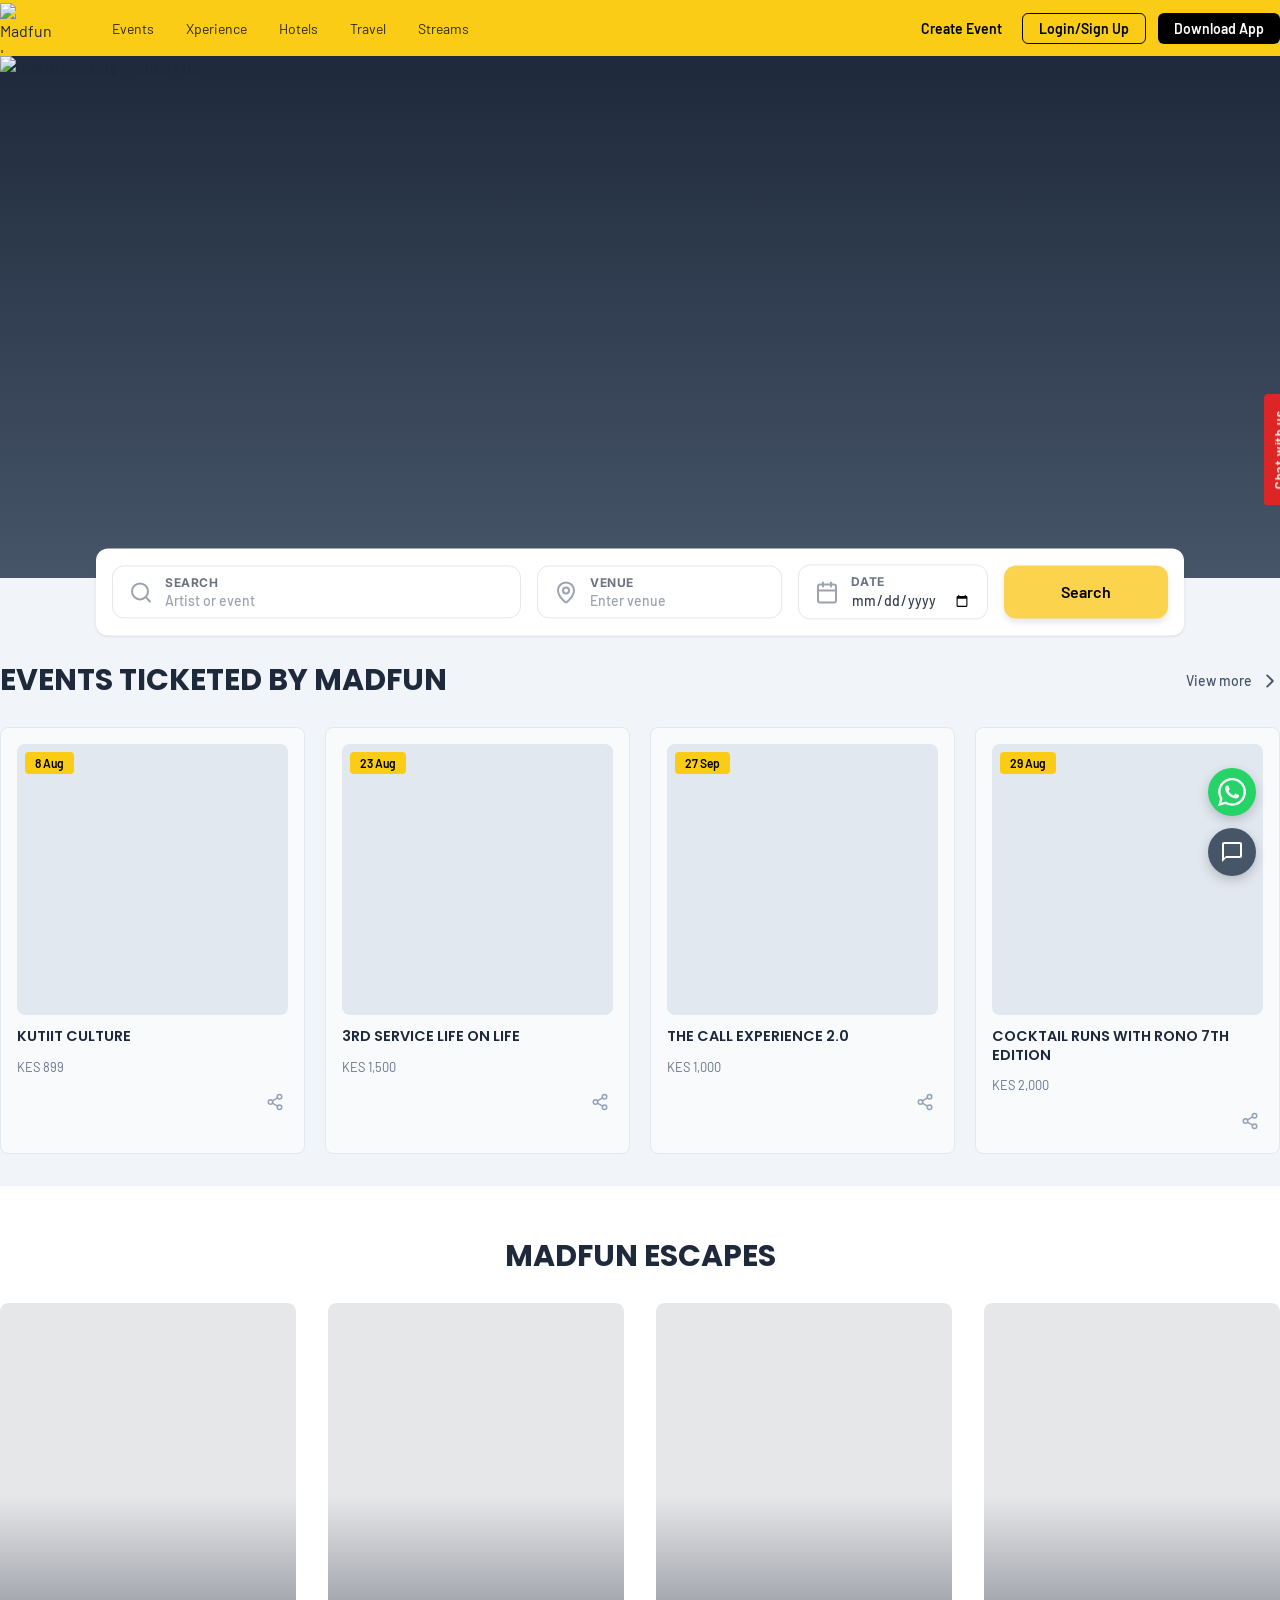
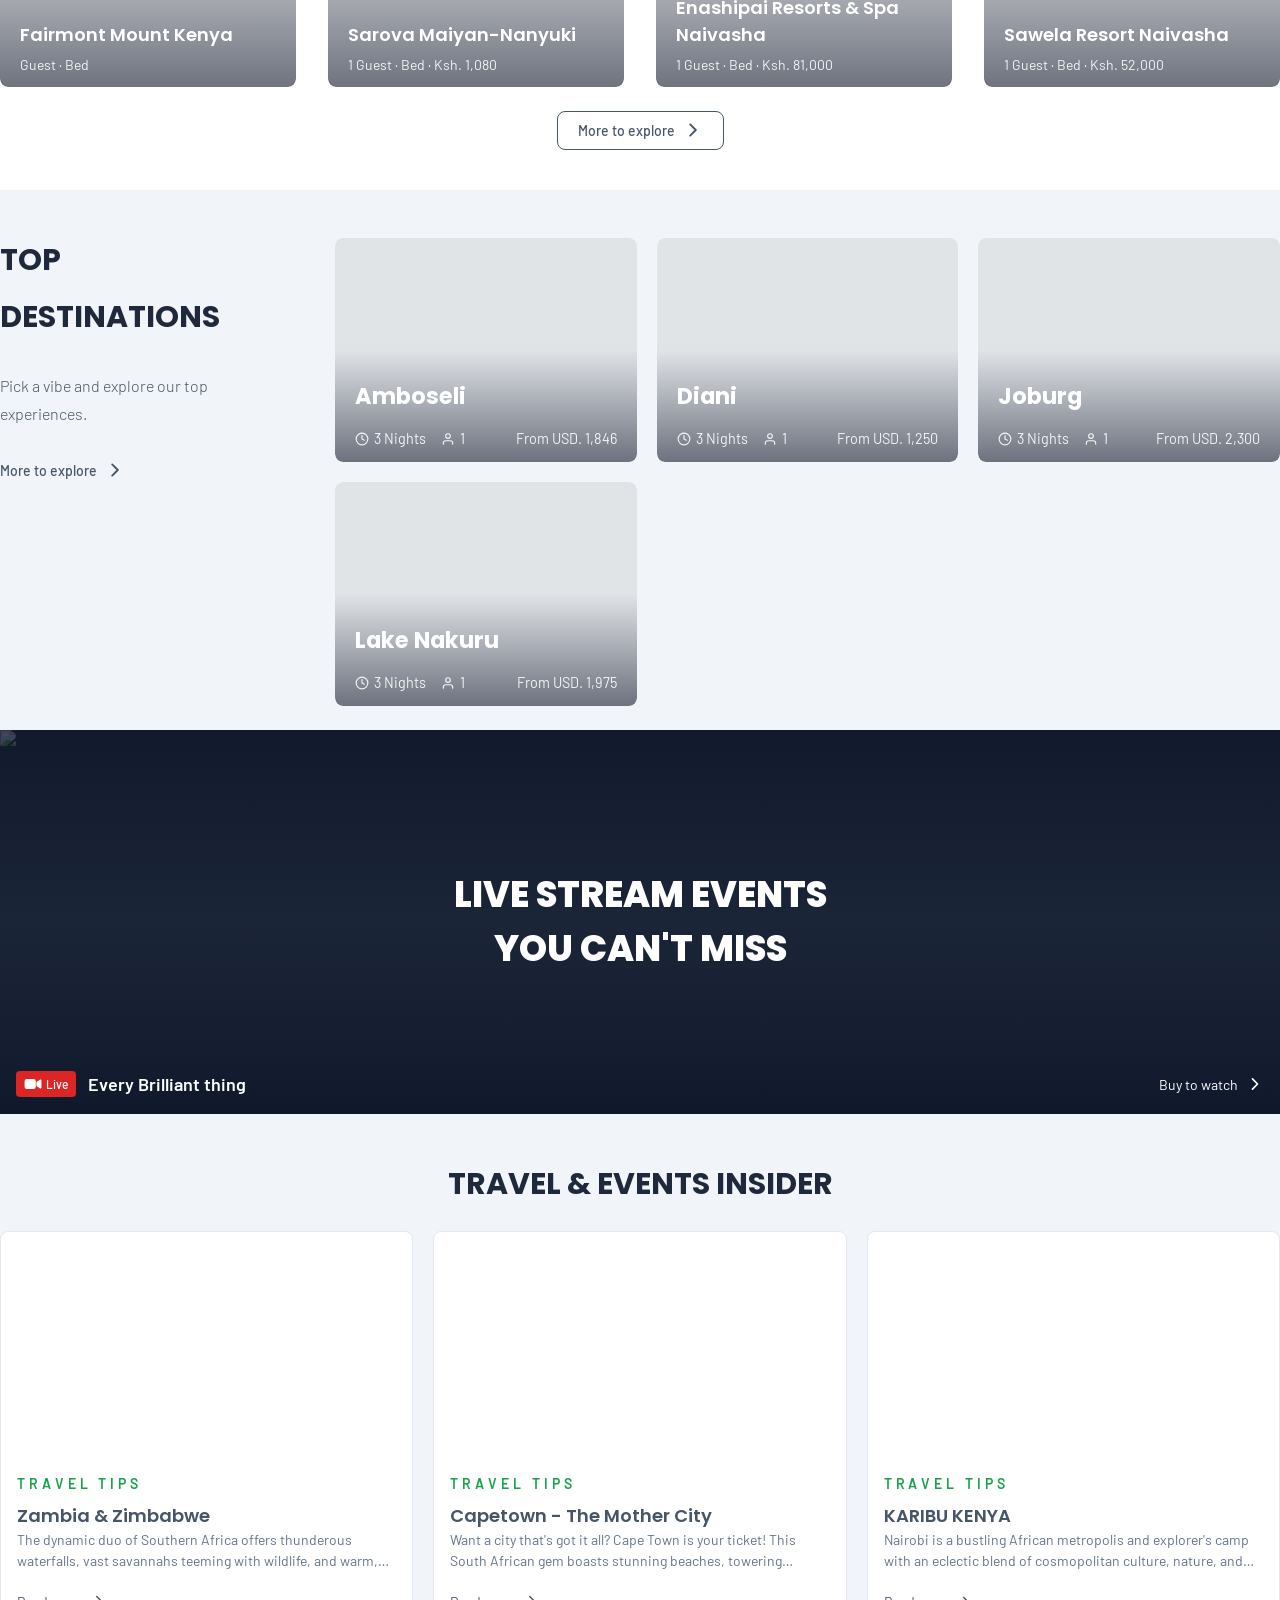
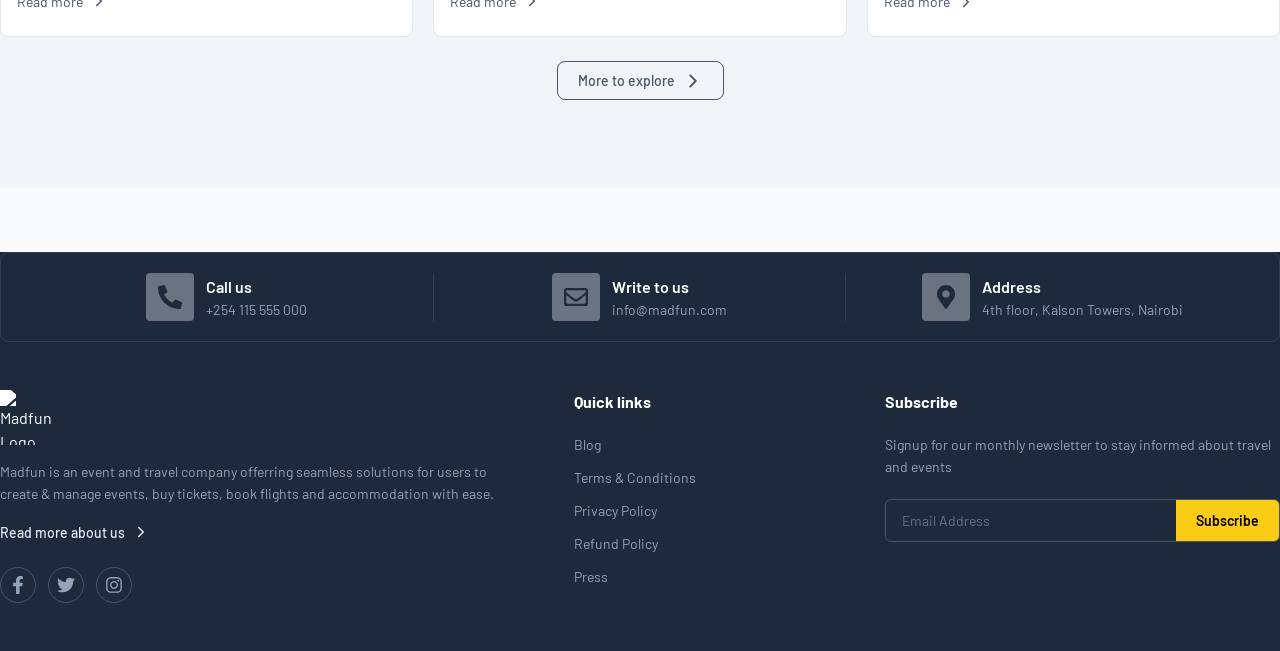
==== index.html @ 5b40acf6 "Initial Commit" ====
<!DOCTYPE html>
<html lang="en">
<head>
    <meta charset="utf-8" />
    <meta name="viewport" content="width=device-width, initial-scale=1" />
    <title>Madfun | Events, Flights, Hotels and Travel Experiences</title>
    <meta name="description" content="Madfun is an event and travel company offerring seamless solutions for users to create &amp; manage events, buy tickets, book flights and accommodation with ease." />
    <link rel="canonical" href="https://madfun.com/" />
    <meta property="og:title" content="Madfun | Events, Flights, Hotels and Travel Experiences" />
    <meta property="og:description" content="Madfun is an event and travel company offerring seamless solutions for users to create &amp; manage events, buy tickets, book flights and accommodation with ease." />
    <meta property="og:url" content="https://madfun.com/" />
    <meta property="og:site_name" content="Madfun" />
    <meta property="og:locale" content="en_US" />
    <meta property="og:image" content="https://madfun.com/assets/img/banners/meta.jpg" />
    <meta property="og:type" content="website" />
    <link rel="icon" href="https://madfun.com/favicon.ico" type="image/x-icon" sizes="50x50" />
    <link rel="preconnect" href="https://fonts.googleapis.com" />
    <link rel="preconnect" href="https://fonts.gstatic.com" crossorigin />
    <link href="https://fonts.googleapis.com/css2?family=Barlow:wght@300;400;500;600;700;800&family=Poppins:wght@400;500;600;700;800&family=Inter:wght@400;500;600;700&display=swap" rel="stylesheet" />
    <link rel="stylesheet" href="https://cdn.jsdelivr.net/npm/swiper@11/swiper-bundle.min.css" />
    <link rel="stylesheet" href="styles.css" />
</head>
<body>
    <main>
        <!-- NAVBAR -->
        <nav class="navbar" id="navbar">
            <div class="nav-container">
                <div class="nav-inner">
                    <!-- Mobile Download App (centered) -->
                    <div class="mobile-download-center">
                        <button class="btn-download-mobile">Download App</button>
                    </div>
                    <!-- Mobile hamburger -->
                    <div class="mobile-menu-btn-wrap">
                        <button class="mobile-menu-btn" id="mobileMenuBtn" aria-label="Open menu">
                            <svg stroke="currentColor" fill="currentColor" stroke-width="0" version="1.1" viewBox="0 0 17 17" width="24" height="24"><path d="M17 2v1h-17v-1h17zM3 7h14v-1h-14v1zM0 11h17v-1h-17v1zM7 15h10v-1h-10v1z"></path></svg>
                        </button>
                    </div>
                    <div class="nav-content">
                        <div class="nav-left">
                            <a class="nav-logo" href="index.html">
                                <img alt="Madfun Logo" width="56" height="50" src="https://madfun.com/assets/img/logos/logo-black.svg" />
                            </a>
                            <div class="nav-links">
                                <a href="events.html">Events</a>
                                <a href="events.html">Xperience</a>
                                <a href="account-hotels.html">Hotels</a>
                                <a href="account-travels.html">Travel</a>
                                <a href="account-streams.html">Streams</a>
                            </div>
                        </div>
                        <div class="nav-right">
                            <div class="nav-create-event">
                                <span>Create Event</span>
                                <div class="create-event-dropdown">
                                    <p>Host and manage your events using the <strong>My Madfun</strong> app.</p>
                                    <button class="btn-host-app">Download Host App</button>
                                </div>
                            </div>
                            <div class="nav-buttons">
                                <a class="btn-login" href="auth.html">Login/Sign Up</a>
                                <button class="btn-download">Download App</button>
                            </div>
                        </div>
                    </div>
                </div>
            </div>
        </nav>

        <!-- Mobile Nav Menu -->
        <div class="mobile-nav-menu" id="mobileNavMenu">
            <a href="events.html">Events</a>
            <a href="events.html">Xperience</a>
            <a href="account-hotels.html">Hotels</a>
            <a href="account-travels.html">Travel</a>
            <a href="account-streams.html">Streams</a>
            <a href="auth.html" class="btn-login-mobile">Login/Sign Up</a>
        </div>

        <!-- HERO BANNER SLIDER -->
        <section class="hero-section">
            <div class="hero-slider-wrap">
                <div class="swiper hero-swiper">
                    <div class="swiper-wrapper">
                        <div class="swiper-slide">
                            <a class="hero-slide-link" href="events.html">
                                <img alt="Oak Grove City - Mud 4 Fun" src="https://madfun.com/assets/img/banners/oak-grove-desktop.jpeg" />
                            </a>
                        </div>
                        <div class="swiper-slide">
                            <a class="hero-slide-link" href="events.html">
                                <img alt="TTNT6" src="https://madfun.com/assets/img/banners/ttnt6-desktop.webp" />
                            </a>
                        </div>
                        <div class="swiper-slide">
                            <a class="hero-slide-link" href="events.html">
                                <img alt="Maitu" src="https://madfun.com/assets/img/banners/maitu-desktop.webp" />
                            </a>
                        </div>
                    </div>
                </div>
            </div>
            <!-- Search Bar -->
            <div class="search-bar-wrap">
                <div class="search-bar">
                    <div class="search-bar-inner">
                        <div class="search-field search-field-main">
                            <div class="search-field-inner">
                                <svg xmlns="http://www.w3.org/2000/svg" width="24" height="24" viewBox="0 0 24 24" fill="none" stroke="currentColor" stroke-width="2" stroke-linecap="round" stroke-linejoin="round" class="icon-gray"><path d="m21 21-4.34-4.34"></path><circle cx="11" cy="11" r="8"></circle></svg>
                                <div class="search-field-text">
                                    <span class="search-label">SEARCH</span>
                                    <input type="text" placeholder="Artist or event" />
                                </div>
                            </div>
                        </div>
                        <div class="search-field search-field-venue">
                            <div class="search-field-inner">
                                <svg xmlns="http://www.w3.org/2000/svg" width="24" height="24" viewBox="0 0 24 24" fill="none" stroke="currentColor" stroke-width="2" stroke-linecap="round" stroke-linejoin="round" class="icon-gray"><path d="M20 10c0 4.993-5.539 10.193-7.399 11.799a1 1 0 0 1-1.202 0C9.539 20.193 4 14.993 4 10a8 8 0 0 1 16 0"></path><circle cx="12" cy="10" r="3"></circle></svg>
                                <div class="search-field-text">
                                    <span class="search-label">VENUE</span>
                                    <input type="text" placeholder="Enter venue" />
                                </div>
                            </div>
                        </div>
                        <div class="search-field search-field-date">
                            <div class="search-field-inner">
                                <svg xmlns="http://www.w3.org/2000/svg" width="24" height="24" viewBox="0 0 24 24" fill="none" stroke="currentColor" stroke-width="2" stroke-linecap="round" stroke-linejoin="round" class="icon-gray"><path d="M8 2v4"></path><path d="M16 2v4"></path><rect width="18" height="18" x="3" y="4" rx="2"></rect><path d="M3 10h18"></path></svg>
                                <div class="search-field-text">
                                    <span class="search-label">DATE</span>
                                    <input type="date" />
                                </div>
                            </div>
                        </div>
                        <div class="search-field search-field-btn">
                            <button class="btn-search">Search</button>
                        </div>
                    </div>
                </div>
            </div>
        </section>

        <!-- EVENTS TICKETED BY MADFUN -->
        <section class="events-section">
            <div class="section-container">
                <div class="section-header">
                    <h1 class="section-title">Events Ticketed by Madfun</h1>
                    <a class="view-more-link" href="events.html">View more <svg stroke="currentColor" fill="currentColor" stroke-width="0" viewBox="0 0 512 512" height="20" width="20"><path fill="none" stroke-linecap="round" stroke-linejoin="round" stroke-width="48" d="m184 112 144 144-144 144"></path></svg></a>
                </div>
                <div class="events-grid" id="eventsGrid">
                    <!-- Events loaded dynamically via JS -->
                </div>
            </div>
        </section>

        <!-- MADFUN ESCAPES (Hotels) -->
        <section class="hotels-section">
            <div class="section-container">
                <div class="section-header-center">
                    <h2 class="section-title">Madfun Escapes</h2>
                </div>
                <div class="hotels-grid">
                    <div class="hotel-card">
                        <a class="hotel-card-link" href="account-hotels.html" style="background-image:url(https://madfun.com/assets/img/hotels/featured/fairmont.jpg)">
                            <div class="hotel-overlay">
                                <div class="hotel-info">
                                    <div class="hotel-name">Fairmont Mount Kenya</div>
                                    <div class="hotel-meta">
                                        <span>Guest</span> · <span>Bed</span>
                                    </div>
                                </div>
                            </div>
                        </a>
                    </div>
                    <div class="hotel-card">
                        <a class="hotel-card-link" href="account-hotels.html" style="background-image:url(https://madfun.com/assets/img/hotels/featured/sarova.jpg)">
                            <div class="hotel-overlay">
                                <div class="hotel-info">
                                    <div class="hotel-name">Sarova Maiyan-Nanyuki</div>
                                    <div class="hotel-meta">
                                        <span>1 Guest</span> · <span>Bed</span> · <span>Ksh. 1,080</span>
                                    </div>
                                </div>
                            </div>
                        </a>
                    </div>
                    <div class="hotel-card">
                        <a class="hotel-card-link" href="account-hotels.html" style="background-image:url(https://madfun.com/assets/img/hotels/featured/enashipai.jpg)">
                            <div class="hotel-overlay">
                                <div class="hotel-info">
                                    <div class="hotel-name">Enashipai Resorts &amp; Spa Naivasha</div>
                                    <div class="hotel-meta">
                                        <span>1 Guest</span> · <span>Bed</span> · <span>Ksh. 81,000</span>
                                    </div>
                                </div>
                            </div>
                        </a>
                    </div>
                    <div class="hotel-card">
                        <a class="hotel-card-link" href="account-hotels.html" style="background-image:url(https://madfun.com/assets/img/hotels/featured/sawela.jpg)">
                            <div class="hotel-overlay">
                                <div class="hotel-info">
                                    <div class="hotel-name">Sawela Resort Naivasha</div>
                                    <div class="hotel-meta">
                                        <span>1 Guest</span> · <span>Bed</span> · <span>Ksh. 52,000</span>
                                    </div>
                                </div>
                            </div>
                        </a>
                    </div>
                </div>
                <div class="section-footer-center">
                    <a class="btn-outline" href="events.html">More to explore <svg stroke="currentColor" fill="currentColor" stroke-width="0" viewBox="0 0 512 512" height="20" width="20"><path fill="none" stroke-linecap="round" stroke-linejoin="round" stroke-width="48" d="m184 112 144 144-144 144"></path></svg></a>
                </div>
            </div>
        </section>

        <!-- TOP DESTINATIONS -->
        <section class="destinations-section">
            <div class="section-container">
                <div class="destinations-layout">
                    <div class="destinations-sidebar">
                        <h2 class="section-title-stacked"><span>Top</span><span>Destinations</span></h2>
                        <p class="destinations-desc">Pick a vibe and explore our top experiences.</p>
                        <a class="view-more-link" href="account-travels.html">More to explore <svg stroke="currentColor" fill="currentColor" stroke-width="0" viewBox="0 0 512 512" height="20" width="20"><path fill="none" stroke-linecap="round" stroke-linejoin="round" stroke-width="48" d="m184 112 144 144-144 144"></path></svg></a>
                    </div>
                    <div class="destinations-grid">

                    <a class="destination-card" href="destination.html?id=amboseli" style="background-image:url(https://madfun.com/assets/img/destinations/featured/amboseli.jpg)">
                        <div class="destination-overlay">
                            <div class="destination-info">
                                <div class="destination-name" style="font-size: 1.4rem; font-weight: 700;">Amboseli</div>
                                <div class="destination-meta" style="display: flex; gap: 15px; align-items: center; font-size: 0.9rem; margin-top: 8px;">
                                    <span style="display: flex; align-items: center; gap: 5px;"><svg stroke="currentColor" fill="none" stroke-width="2" viewBox="0 0 24 24" stroke-linecap="round" stroke-linejoin="round" height="14" width="14"><circle cx="12" cy="12" r="10"></circle><polyline points="12 6 12 12 16 14"></polyline></svg> 3 Nights</span>
                                    <span style="display: flex; align-items: center; gap: 5px;"><svg stroke="currentColor" fill="none" stroke-width="2" viewBox="0 0 24 24" stroke-linecap="round" stroke-linejoin="round" height="14" width="14"><path d="M20 21v-2a4 4 0 0 0-4-4H8a4 4 0 0 0-4 4v2"></path><circle cx="12" cy="7" r="4"></circle></svg> 1</span>
                                    <span style="flex: 1; text-align: right;">From USD. 1,846</span>
                                </div>
                            </div>
                        </div>
                    </a>
                    <a class="destination-card" href="destination.html?id=diani" style="background-image:url(https://madfun.com/assets/img/destinations/featured/diani.jpg)">
                        <div class="destination-overlay">
                            <div class="destination-info">
                                <div class="destination-name" style="font-size: 1.4rem; font-weight: 700;">Diani</div>
                                <div class="destination-meta" style="display: flex; gap: 15px; align-items: center; font-size: 0.9rem; margin-top: 8px;">
                                    <span style="display: flex; align-items: center; gap: 5px;"><svg stroke="currentColor" fill="none" stroke-width="2" viewBox="0 0 24 24" stroke-linecap="round" stroke-linejoin="round" height="14" width="14"><circle cx="12" cy="12" r="10"></circle><polyline points="12 6 12 12 16 14"></polyline></svg> 3 Nights</span>
                                    <span style="display: flex; align-items: center; gap: 5px;"><svg stroke="currentColor" fill="none" stroke-width="2" viewBox="0 0 24 24" stroke-linecap="round" stroke-linejoin="round" height="14" width="14"><path d="M20 21v-2a4 4 0 0 0-4-4H8a4 4 0 0 0-4 4v2"></path><circle cx="12" cy="7" r="4"></circle></svg> 1</span>
                                    <span style="flex: 1; text-align: right;">From USD. 1,250</span>
                                </div>
                            </div>
                        </div>
                    </a>
                    <a class="destination-card" href="destination.html?id=joburg" style="background-image:url(https://madfun.com/assets/img/destinations/featured/joburg.jpg)">
                        <div class="destination-overlay">
                            <div class="destination-info">
                                <div class="destination-name" style="font-size: 1.4rem; font-weight: 700;">Joburg</div>
                                <div class="destination-meta" style="display: flex; gap: 15px; align-items: center; font-size: 0.9rem; margin-top: 8px;">
                                    <span style="display: flex; align-items: center; gap: 5px;"><svg stroke="currentColor" fill="none" stroke-width="2" viewBox="0 0 24 24" stroke-linecap="round" stroke-linejoin="round" height="14" width="14"><circle cx="12" cy="12" r="10"></circle><polyline points="12 6 12 12 16 14"></polyline></svg> 3 Nights</span>
                                    <span style="display: flex; align-items: center; gap: 5px;"><svg stroke="currentColor" fill="none" stroke-width="2" viewBox="0 0 24 24" stroke-linecap="round" stroke-linejoin="round" height="14" width="14"><path d="M20 21v-2a4 4 0 0 0-4-4H8a4 4 0 0 0-4 4v2"></path><circle cx="12" cy="7" r="4"></circle></svg> 1</span>
                                    <span style="flex: 1; text-align: right;">From USD. 2,300</span>
                                </div>
                            </div>
                        </div>
                    </a>
                    <a class="destination-card" href="destination.html?id=lake-nakuru" style="background-image:url(https://madfun.com/assets/img/destinations/featured/lake-nakuru.jpg)">
                        <div class="destination-overlay">
                            <div class="destination-info">
                                <div class="destination-name" style="font-size: 1.4rem; font-weight: 700;">Lake Nakuru</div>
                                <div class="destination-meta" style="display: flex; gap: 15px; align-items: center; font-size: 0.9rem; margin-top: 8px;">
                                    <span style="display: flex; align-items: center; gap: 5px;"><svg stroke="currentColor" fill="none" stroke-width="2" viewBox="0 0 24 24" stroke-linecap="round" stroke-linejoin="round" height="14" width="14"><circle cx="12" cy="12" r="10"></circle><polyline points="12 6 12 12 16 14"></polyline></svg> 3 Nights</span>
                                    <span style="display: flex; align-items: center; gap: 5px;"><svg stroke="currentColor" fill="none" stroke-width="2" viewBox="0 0 24 24" stroke-linecap="round" stroke-linejoin="round" height="14" width="14"><path d="M20 21v-2a4 4 0 0 0-4-4H8a4 4 0 0 0-4 4v2"></path><circle cx="12" cy="7" r="4"></circle></svg> 1</span>
                                    <span style="flex: 1; text-align: right;">From USD. 1,975</span>
                                </div>
                            </div>
                        </div>
                    </a>
                        </div>
                </div>
            </div>
        </section>

        <!-- LIVE STREAM SECTION -->
        <section class="streams-section">
            <div class="streams-overlay">
                <div class="streams-center">
                    <h2 class="streams-title">Live Stream Events</h2>
                    <h2 class="streams-title">You Can't Miss</h2>
                </div>
                <div class="streams-bottom">
                    <div class="streams-bottom-inner">
                        <div class="streams-left">
                            <button class="live-badge">
                                <svg stroke="currentColor" fill="currentColor" stroke-width="0" viewBox="0 0 512 512" height="18" width="18"><path d="M464 384.39a32 32 0 0 1-13-2.77 15.77 15.77 0 0 1-2.71-1.54l-82.71-58.22A32 32 0 0 1 352 295.7v-79.4a32 32 0 0 1 13.58-26.16l82.71-58.22a15.77 15.77 0 0 1 2.71-1.54 32 32 0 0 1 45 29.24v192.76a32 32 0 0 1-32 32zM268 400H84a68.07 68.07 0 0 1-68-68V180a68.07 68.07 0 0 1 68-68h184.48A67.6 67.6 0 0 1 336 179.52V332a68.07 68.07 0 0 1-68 68z"></path></svg>
                                <span>Live</span>
                            </button>
                            <span class="streams-event-name">Every Brilliant thing</span>
                        </div>
                        <a target="_blank" class="streams-buy" href="account-streams.html">Buy to watch <svg stroke="currentColor" fill="currentColor" stroke-width="0" viewBox="0 0 512 512" height="18" width="18"><path fill="none" stroke-linecap="round" stroke-linejoin="round" stroke-width="48" d="m184 112 144 144-144 144"></path></svg></a>
                    </div>
                </div>
            </div>
            <div class="swiper streams-swiper">
                <div class="swiper-wrapper">
                    <div class="swiper-slide">
                        <img alt="Madfun Streams" src="https://madfun.com/assets/img/streams/streams-1.jpg" />
                    </div>
                    <div class="swiper-slide">
                        <img alt="Madfun Streams" src="https://madfun.com/assets/img/streams/streams-2.jpg" />
                    </div>
                    <div class="swiper-slide">
                        <img alt="Madfun Streams" src="https://madfun.com/assets/img/streams/streams-3.jpg" />
                    </div>
                </div>
            </div>
        </section>

        <!-- TRAVEL & EVENTS INSIDER (Blog) -->
        <section class="blog-section">
            <div class="section-container blog-container">
                <div class="section-header-center">
                    <h2 class="section-title">Travel &amp; Events Insider</h2>
                </div>
                <div class="blog-grid">
                    <div class="blog-card">
                        <a class="blog-image" href="events.html" style="background-image:url(https://madfun.com/assets/img/blog/sidebar/zambia.jpg)"></a>
                        <div class="blog-content">
                            <span class="blog-category">Travel Tips</span>
                            <a href="events.html">
                                <h3 class="blog-title">Zambia &amp; Zimbabwe</h3>
                                <p class="blog-excerpt">The dynamic duo of Southern Africa offers thunderous waterfalls, vast savannahs teeming with wildlife, and warm, welcoming locals.</p>
                            </a>
                        </div>
                        <a class="blog-readmore" href="events.html">Read more <svg stroke="currentColor" fill="currentColor" stroke-width="0" viewBox="0 0 512 512" height="16" width="16"><path fill="none" stroke-linecap="round" stroke-linejoin="round" stroke-width="48" d="m184 112 144 144-144 144"></path></svg></a>
                    </div>
                    <div class="blog-card">
                        <a class="blog-image" href="events.html" style="background-image:url(https://madfun.com/assets/img/blog/sidebar/capetown.jpg)"></a>
                        <div class="blog-content">
                            <span class="blog-category">Travel Tips</span>
                            <a href="events.html">
                                <h3 class="blog-title">Capetown - The Mother City</h3>
                                <p class="blog-excerpt">Want a city that's got it all? Cape Town is your ticket! This South African gem boasts stunning beaches, towering mountains, and a vibrant culture.</p>
                            </a>
                        </div>
                        <a class="blog-readmore" href="events.html">Read more <svg stroke="currentColor" fill="currentColor" stroke-width="0" viewBox="0 0 512 512" height="16" width="16"><path fill="none" stroke-linecap="round" stroke-linejoin="round" stroke-width="48" d="m184 112 144 144-144 144"></path></svg></a>
                    </div>
                    <div class="blog-card">
                        <a class="blog-image" href="events.html" style="background-image:url(https://madfun.com/assets/img/blog/sidebar/kenya.jpg)"></a>
                        <div class="blog-content">
                            <span class="blog-category">Travel Tips</span>
                            <a href="events.html">
                                <h3 class="blog-title">KARIBU KENYA</h3>
                                <p class="blog-excerpt">Nairobi is a bustling African metropolis and explorer's camp with an eclectic blend of cosmopolitan culture, nature, and urbanization.</p>
                            </a>
                        </div>
                        <a class="blog-readmore" href="events.html">Read more <svg stroke="currentColor" fill="currentColor" stroke-width="0" viewBox="0 0 512 512" height="16" width="16"><path fill="none" stroke-linecap="round" stroke-linejoin="round" stroke-width="48" d="m184 112 144 144-144 144"></path></svg></a>
                    </div>
                </div>
                <div class="section-footer-center">
                    <a class="btn-outline" href="events.html">More to explore <svg stroke="currentColor" fill="currentColor" stroke-width="0" viewBox="0 0 512 512" height="20" width="20"><path fill="none" stroke-linecap="round" stroke-linejoin="round" stroke-width="48" d="m184 112 144 144-144 144"></path></svg></a>
                </div>
            </div>
        </section>

        <!-- CONTACT BAR & FOOTER -->
        <footer class="footer">
            <div class="footer-container">
                <!-- Contact Info -->
                <div class="contact-bar">
                    <div class="contact-item">
                        <div class="contact-icon">
                            <svg stroke="currentColor" fill="currentColor" stroke-width="0" viewBox="0 0 512 512" width="24" height="24"><path d="M497.39 361.8l-112-48a24 24 0 0 0-28 6.9l-49.6 60.6A370.66 370.66 0 0 1 130.6 204.11l60.6-49.6a23.94 23.94 0 0 0 6.9-28l-48-112A24.16 24.16 0 0 0 122.6.61l-104 24A24 24 0 0 0 0 48c0 256.5 207.9 464 464 464a24 24 0 0 0 23.4-18.6l24-104a24.29 24.29 0 0 0-14.01-27.6z"></path></svg>
                        </div>
                        <div class="contact-text">
                            <div class="contact-label">Call us</div>
                            <div class="contact-value">+254 115 555 000</div>
                        </div>
                    </div>
                    <div class="contact-item">
                        <div class="contact-icon">
                            <svg stroke="currentColor" fill="currentColor" stroke-width="0" viewBox="0 0 512 512" width="24" height="24"><path d="M464 64H48C21.49 64 0 85.49 0 112v288c0 26.51 21.49 48 48 48h416c26.51 0 48-21.49 48-48V112c0-26.51-21.49-48-48-48zm0 48v40.805c-22.422 18.259-58.168 46.651-134.587 106.49-16.841 13.247-50.201 45.072-73.413 44.701-23.208.375-56.579-31.459-73.413-44.701C106.18 199.465 70.425 171.067 48 152.805V112h416zM48 400V214.398c22.914 18.251 55.409 43.862 104.938 82.646 21.857 17.205 60.134 55.186 103.062 54.955 42.717.231 80.509-37.199 103.053-54.947 49.528-38.783 82.032-64.401 104.947-82.653V400H48z"></path></svg>
                        </div>
                        <div class="contact-text">
                            <div class="contact-label">Write to us</div>
                            <div class="contact-value">info@madfun.com</div>
                        </div>
                    </div>
                    <div class="contact-item">
                        <div class="contact-icon">
                            <svg stroke="currentColor" fill="currentColor" stroke-width="0" viewBox="0 0 384 512" width="24" height="24"><path d="M172.268 501.67C26.97 291.031 0 269.413 0 192 0 85.961 85.961 0 192 0s192 85.961 192 192c0 77.413-26.97 99.031-172.268 309.67-9.535 13.774-29.93 13.773-39.464 0zM192 272c44.183 0 80-35.817 80-80s-35.817-80-80-80-80 35.817-80 80 35.817 80 80 80z"></path></svg>
                        </div>
                        <div class="contact-text">
                            <div class="contact-label">Address</div>
                            <div class="contact-value">4th floor, Kalson Towers, Nairobi</div>
                        </div>
                    </div>
                </div>

                <!-- Footer Content -->
                <div class="footer-content">
                    <div class="footer-about">
                        <a href="index.html">
                            <img alt="Madfun Logo" width="60" height="55" src="https://madfun.com/assets/img/logos/logo-black.svg" style="filter: brightness(0) invert(1);" />
                        </a>
                        <p class="footer-desc">Madfun is an event and travel company offerring seamless solutions for users to create & manage events, buy tickets, book flights and accommodation with ease.</p>
                        <a class="footer-readmore" href="#">Read more about us <svg stroke="currentColor" fill="currentColor" stroke-width="0" viewBox="0 0 512 512" height="16" width="16"><path fill="none" stroke-linecap="round" stroke-linejoin="round" stroke-width="48" d="m184 112 144 144-144 144"></path></svg></a>
                        <div class="footer-socials">
                            <a href="#" class="social-icon" aria-label="Facebook">
                                <svg viewBox="0 0 320 512" width="18" height="18" fill="currentColor"><path d="M279.14 288l14.22-92.66h-88.91v-60.13c0-25.35 12.42-50.06 52.24-50.06h40.42V6.26S260.43 0 225.36 0c-73.22 0-121.08 44.38-121.08 124.72v70.62H22.89V288h81.39v224h100.17V288z"></path></svg>
                            </a>
                            <a href="#" class="social-icon" aria-label="Twitter">
                                <svg viewBox="0 0 512 512" width="18" height="18" fill="currentColor"><path d="M459.37 151.716c.325 4.548.325 9.097.325 13.645 0 138.72-105.583 298.558-298.558 298.558-59.452 0-114.68-17.219-161.137-47.106 8.447.974 16.568 1.299 25.34 1.299 49.055 0 94.213-16.568 130.274-44.832-46.132-.975-84.792-31.188-98.112-72.772 6.498.974 12.995 1.624 19.818 1.624 9.421 0 18.843-1.3 27.614-3.573-48.081-9.747-84.143-51.98-84.143-102.985v-1.299c13.969 7.797 30.214 12.67 47.431 13.319-28.264-18.843-46.781-51.005-46.781-87.391 0-19.492 5.197-37.36 14.294-52.954 51.655 63.675 129.3 105.258 216.365 109.807-1.624-7.797-2.599-15.918-2.599-24.04 0-57.828 46.782-104.934 104.934-104.934 30.213 0 57.502 12.67 76.67 33.137 23.715-4.548 46.456-13.32 66.599-25.34-7.798 24.366-24.366 44.833-46.132 57.827 21.117-2.273 41.584-8.122 60.426-16.243-14.292 20.791-32.161 39.308-52.628 54.253z"></path></svg>
                            </a>
                            <a href="#" class="social-icon" aria-label="Instagram">
                                <svg viewBox="0 0 448 512" width="18" height="18" fill="currentColor"><path d="M224.1 141c-63.6 0-114.9 51.3-114.9 114.9s51.3 114.9 114.9 114.9S339 319.5 339 255.9 287.7 141 224.1 141zm0 189.6c-41.1 0-74.7-33.5-74.7-74.7s33.5-74.7 74.7-74.7 74.7 33.5 74.7 74.7-33.6 74.7-74.7 74.7zm146.4-194.3c0 14.9-12 26.8-26.8 26.8-14.9 0-26.8-12-26.8-26.8s12-26.8 26.8-26.8 26.8 12 26.8 26.8zm76.1 27.2c-1.7-35.9-9.9-67.7-36.2-93.9-26.2-26.2-58-34.4-93.9-36.2-37-2.1-147.9-2.1-184.9 0-35.8 1.7-67.6 9.9-93.9 36.1s-34.4 58-36.2 93.9c-2.1 37-2.1 147.9 0 184.9 1.7 35.9 9.9 67.7 36.2 93.9s58 34.4 93.9 36.2c37 2.1 147.9 2.1 184.9 0 35.9-1.7 67.7-9.9 93.9-36.2 26.2-26.2 34.4-58 36.2-93.9 2.1-37 2.1-147.8 0-184.8zM398.8 388c-7.8 19.6-22.9 34.7-42.6 42.6-29.5 11.7-99.5 9-132.1 9s-102.7 2.6-132.1-9c-19.6-7.8-34.7-22.9-42.6-42.6-11.7-29.5-9-99.5-9-132.1s-2.6-102.7 9-132.1c7.8-19.6 22.9-34.7 42.6-42.6 29.5-11.7 99.5-9 132.1-9s102.7-2.6 132.1 9c19.6 7.8 34.7 22.9 42.6 42.6 11.7 29.5 9 99.5 9 132.1s2.7 102.7-9 132.1z"></path></svg>
                            </a>
                        </div>
                    </div>
                    <div class="footer-links">
                        <h3 class="footer-heading">Quick links</h3>
                        <a href="#">Blog</a>
                        <a href="#">Terms & Conditions</a>
                        <a href="#">Privacy Policy</a>
                        <a href="#">Refund Policy</a>
                        <a href="#">Press</a>
                    </div>
                    <div class="footer-subscribe">
                        <h3 class="footer-heading">Subscribe</h3>
                        <p>Signup for our monthly newsletter to stay informed about travel and events</p>
                        <div class="subscribe-form">
                            <input type="email" placeholder="Email Address" />
                            <button class="btn-subscribe">Subscribe</button>
                        </div>
                    </div>
                </div>
            </div>
        </footer>

        <!-- WhatsApp & Chat Floating Buttons -->
        <div class="floating-buttons">
            <a href="#" class="whatsapp-btn" aria-label="WhatsApp">
                <svg viewBox="0 0 24 24" width="28" height="28" fill="white"><path d="M17.472 14.382c-.297-.149-1.758-.867-2.03-.967-.273-.099-.471-.148-.67.15-.197.297-.767.966-.94 1.164-.173.199-.347.223-.644.075-.297-.15-1.255-.463-2.39-1.475-.883-.788-1.48-1.761-1.653-2.059-.173-.297-.018-.458.13-.606.134-.133.298-.347.446-.52.149-.174.198-.298.298-.497.099-.198.05-.371-.025-.52-.075-.149-.669-1.612-.916-2.207-.242-.579-.487-.5-.669-.51-.173-.008-.371-.01-.57-.01-.198 0-.52.074-.792.372-.272.297-1.04 1.016-1.04 2.479 0 1.462 1.065 2.875 1.213 3.074.149.198 2.096 3.2 5.077 4.487.709.306 1.262.489 1.694.625.712.227 1.36.195 1.871.118.571-.085 1.758-.719 2.006-1.413.248-.694.248-1.289.173-1.413-.074-.124-.272-.198-.57-.347m-5.421 7.403h-.004a9.87 9.87 0 01-5.031-1.378l-.361-.214-3.741.982.998-3.648-.235-.374a9.86 9.86 0 01-1.51-5.26c.001-5.45 4.436-9.884 9.888-9.884 2.64 0 5.122 1.03 6.988 2.898a9.825 9.825 0 012.893 6.994c-.003 5.45-4.437 9.884-9.885 9.884m8.413-18.297A11.815 11.815 0 0012.05 0C5.495 0 .16 5.335.157 11.892c0 2.096.547 4.142 1.588 5.945L.057 24l6.305-1.654a11.882 11.882 0 005.683 1.448h.005c6.554 0 11.89-5.335 11.893-11.893a11.821 11.821 0 00-3.48-8.413z"></path></svg>
            </a>
            <button class="chat-btn" aria-label="Chat with us">
                <svg viewBox="0 0 24 24" width="24" height="24" fill="white"><path d="M20 2H4c-1.1 0-2 .9-2 2v18l4-4h14c1.1 0 2-.9 2-2V4c0-1.1-.9-2-2-2zm0 14H6l-2 2V4h16v12z"></path></svg>
            </button>
        </div>

        <!-- Chat with us sidebar tab -->
        <div class="chat-sidebar-tab">
            <span>Chat with us</span>
        </div>
    </main>

    <script src="https://cdn.jsdelivr.net/npm/swiper@11/swiper-bundle.min.js"></script>
    <script src="https://www.gstatic.com/firebasejs/10.9.0/firebase-app-compat.js"></script>
    <script src="https://www.gstatic.com/firebasejs/10.9.0/firebase-firestore-compat.js"></script>
    <script src="firebase-config.js"></script>
    <script src="script.js"></script>
    <script>
        document.addEventListener('DOMContentLoaded', function() {
            if (typeof db !== 'undefined') {
                const gridEl = document.querySelector('.destinations-grid');
                if (gridEl) {
                    db.collection('destinations').limit(4).onSnapshot(snapshot => {
                        if (!snapshot.empty) {
                            let html = '';
                            snapshot.forEach(doc => {
                                const d = doc.data();
                                const slug = d.slug || doc.id;
                                html += `
                                    <a class="destination-card" href="destination.html?id=${slug}" style="background-image:url(${d.image})">
                                        <div class="destination-overlay">
                                            <div class="destination-info">
                                                <div class="destination-name" style="font-size: 1.4rem; font-weight: 700;">${d.title}</div>
                                                <div class="destination-meta" style="display: flex; gap: 15px; align-items: center; font-size: 0.9rem; margin-top: 8px;">
                                                    ${d.subtitle ? `<span>${d.subtitle}</span>` : ''}
                                                    ${d.price ? `<span style="flex: 1; text-align: right;">${d.price}</span>` : ''}
                                                </div>
                                            </div>
                                        </div>
                                    </a>`;
                            });
                            gridEl.innerHTML = html;
                        }
                    });
                }
            }
        });
    </script>
</body>
</html>
---- styles.css ----
/* ===== RESET & BASE ===== */
*, *::before, *::after {
    margin: 0;
    padding: 0;
    box-sizing: border-box;
}

html {
    scroll-behavior: smooth;
}

body {
    font-family: 'Barlow', sans-serif;
    background-color: #f8fafc;
    color: #1e293b;
    line-height: 1.5;
    -webkit-font-smoothing: antialiased;
}

a {
    text-decoration: none;
    color: inherit;
}

img {
    max-width: 100%;
    height: auto;
    display: block;
}

button {
    cursor: pointer;
    border: none;
    font-family: inherit;
}

input {
    font-family: inherit;
    border: none;
    outline: none;
}

/* ===== NAVBAR ===== */
.navbar {
    position: fixed;
    width: 100%;
    top: 0;
    z-index: 60;
    background-color: #facc15;
    transition: all 0.3s;
}

.nav-container {
    max-width: 85rem;
    margin: 0 auto;
    padding: 0 0.5rem;
}

@media (min-width: 640px) {
    .nav-container {
        padding: 0;
    }
}

.nav-inner {
    position: relative;
    display: flex;
    height: 48px;
    align-items: center;
    justify-content: space-between;
}

@media (min-width: 640px) {
    .nav-inner {
        height: 56px;
    }
}

.mobile-download-center {
    position: absolute;
    inset: 0;
    display: flex;
    align-items: center;
    justify-content: center;
    pointer-events: none;
}

@media (min-width: 640px) {
    .mobile-download-center {
        display: none;
    }
}

.btn-download-mobile {
    pointer-events: auto;
    font-size: 0.75rem;
    background-color: #000;
    color: #fff;
    padding: 4px 12px;
    border-radius: 9999px;
    font-weight: 500;
}

.mobile-menu-btn-wrap {
    position: absolute;
    inset: 0 0 0 auto;
    z-index: 50;
    display: flex;
    align-items: center;
}

@media (min-width: 640px) {
    .mobile-menu-btn-wrap {
        display: none;
    }
}

.mobile-menu-btn {
    position: relative;
    display: inline-flex;
    align-items: center;
    justify-content: center;
    border-radius: 0.375rem;
    padding: 0.5rem;
    color: #000;
    background: transparent;
}

.nav-content {
    width: 100%;
    display: flex;
    flex-direction: row;
    align-items: center;
    justify-content: space-between;
}

.nav-left {
    display: flex;
    flex-direction: row;
    align-items: center;
    gap: 1rem;
}

.nav-logo img {
    width: 50px;
    height: 45px;
}

@media (min-width: 640px) {
    .nav-logo img {
        width: 56px;
        height: 50px;
    }
}

.nav-links {
    display: none;
}

@media (min-width: 640px) {
    .nav-links {
        display: flex;
        align-items: center;
        gap: 0;
        margin-left: 1.5rem;
    }
}

.nav-links a {
    font-size: 0.875rem;
    padding: 0 1rem;
    font-weight: 400;
    color: #000;
    opacity: 0.8;
    transition: opacity 0.2s;
}

.nav-links a:hover,
.nav-links a.active {
    opacity: 1;
}

.nav-right {
    display: none;
}

@media (min-width: 640px) {
    .nav-right {
        display: flex;
        align-items: center;
        gap: 1.25rem;
    }
}

.nav-create-event {
    position: relative;
    padding: 1rem 0;
}

.nav-create-event > span {
    font-size: 0.875rem;
    font-weight: 600;
    color: #000;
    cursor: pointer;
}

.create-event-dropdown {
    display: none;
    position: absolute;
    top: 48px;
    right: 0;
    width: 15rem;
    background: #fff;
    border-radius: 0.5rem;
    box-shadow: 0 25px 50px -12px rgba(0, 0, 0, 0.25);
    border: 1px solid #f3f4f6;
    padding: 1rem;
    z-index: 70;
}

.nav-create-event:hover .create-event-dropdown {
    display: block;
}

.create-event-dropdown p {
    font-size: 0.75rem;
    color: #6b7280;
    margin-bottom: 0.75rem;
    line-height: 1.4;
}

.btn-host-app {
    width: 100%;
    background: #000;
    color: #fff;
    font-size: 0.875rem;
    font-weight: 700;
    padding: 0.5rem;
    border-radius: 0.375rem;
    transition: background 0.2s;
}

.btn-host-app:hover {
    background: #374151;
}

.nav-buttons {
    display: flex;
    flex-direction: row;
    gap: 0.75rem;
}

.btn-login {
    font-size: 0.875rem;
    border: 1px solid #000;
    color: #000;
    padding: 4px 16px;
    border-radius: 0.375rem;
    font-weight: 600;
    transition: background 0.2s;
}

.btn-login:hover {
    background: rgba(0,0,0,0.05);
}

.btn-download {
    font-size: 0.875rem;
    background: #000;
    color: #fff;
    padding: 4px 16px;
    border-radius: 0.375rem;
    font-weight: 600;
}

/* Mobile Nav Menu */
.mobile-nav-menu {
    display: none;
    position: fixed;
    top: 48px;
    left: 0;
    right: 0;
    background: #facc15;
    z-index: 55;
    flex-direction: column;
    padding: 1rem;
    box-shadow: 0 4px 6px rgba(0,0,0,0.1);
}

.mobile-nav-menu.open {
    display: flex;
}

@media (min-width: 640px) {
    .mobile-nav-menu {
        display: none !important;
    }
}

.mobile-nav-menu a {
    padding: 0.75rem 0;
    font-size: 0.875rem;
    font-weight: 500;
    color: #000;
    border-bottom: 1px solid rgba(0,0,0,0.1);
}

.btn-login-mobile {
    font-weight: 600 !important;
    text-align: center;
    margin-top: 0.5rem;
    border: 1px solid #000;
    border-radius: 0.375rem;
    padding: 0.5rem !important;
}

/* ===== HERO SECTION ===== */
.hero-section {
    position: relative;
    width: 100%;
    background: #f1f5f9;
}

.hero-slider-wrap {
    position: relative;
    width: 100%;
    height: 400px;
    margin-top: 48px;
    background: #1e293b;
    z-index: 20;
}

@media (min-width: 640px) {
    .hero-slider-wrap {
        height: 58vh;
        margin-top: 56px;
    }
}

.hero-swiper {
    height: 100%;
}

.hero-slide-link {
    position: relative;
    display: block;
    width: 100%;
    height: 100%;
    background: linear-gradient(to bottom, #1e293b, #475569);
}

.hero-slide-link img {
    position: absolute;
    top: 0;
    left: 0;
    width: 100%;
    height: 100%;
    object-fit: cover;
}

/* Search Bar */
.search-bar-wrap {
    position: absolute;
    bottom: 0;
    left: 0;
    width: 100%;
    transform: translateY(66%);
    z-index: 30;
}

.search-bar {
    display: none;
    max-width: 70rem;
    margin: 0 auto;
    padding: 0 1rem;
}

@media (min-width: 768px) {
    .search-bar {
        display: block;
    }
}

.search-bar-inner {
    background: #fff;
    border-radius: 0.75rem;
    box-shadow: 0 1px 3px rgba(0,0,0,0.1);
    padding: 1rem;
    display: grid;
    grid-template-columns: 5fr 3fr 2fr 2fr;
    gap: 1rem;
    align-items: center;
}

.search-field-inner {
    display: flex;
    align-items: center;
    gap: 0.75rem;
    border: 1px solid #e5e7eb;
    border-radius: 0.75rem;
    padding: 0.5rem 1rem;
    transition: border-color 0.2s;
}

.search-field-inner:hover {
    border-color: #d1d5db;
}

.icon-gray {
    color: #9ca3af;
    flex-shrink: 0;
}

.search-field-text {
    display: flex;
    flex-direction: column;
    text-align: left;
    width: 100%;
}

.search-label {
    font-size: 0.75rem;
    font-weight: 700;
    color: #6b7280;
    letter-spacing: 0.05em;
    text-transform: uppercase;
    font-family: 'Inter', sans-serif;
}

.search-field-text input {
    color: #374151;
    font-weight: 500;
    background: transparent;
    width: 100%;
    font-size: 0.875rem;
}

.search-field-text input::placeholder {
    color: #9ca3af;
}

.search-field-btn {
    display: flex;
}

.btn-search {
    width: 100%;
    background: #fcd34d;
    color: #000;
    font-weight: 600;
    padding: 1.08rem 1rem;
    border-radius: 0.75rem;
    box-shadow: 0 4px 6px rgba(0,0,0,0.1);
    transition: background 0.2s;
    font-size: 1rem;
}

.btn-search:hover {
    background: #facc15;
}

/* ===== SECTIONS COMMON ===== */
.section-container {
    max-width: 85rem;
    margin: 0 auto;
    padding: 0 0.5rem;
}

@media (min-width: 640px) {
    .section-container {
        padding: 0;
    }
}

.section-header {
    width: 100%;
    display: flex;
    flex-direction: row;
    align-items: center;
    justify-content: center;
    margin-bottom: 1rem;
}

@media (min-width: 640px) {
    .section-header {
        justify-content: space-between;
        margin-bottom: 1.5rem;
    }
}

.section-header-center {
    width: 100%;
    display: flex;
    flex-direction: column;
    align-items: center;
    justify-content: center;
    margin-bottom: 1.5rem;
}

.section-title {
    font-family: 'Poppins', sans-serif;
    color: #1e293b;
    font-size: 1.125rem;
    font-weight: 700;
    text-transform: uppercase;
}

@media (min-width: 640px) {
    .section-title {
        font-size: 1.875rem;
    }
}

.section-title-stacked {
    font-family: 'Poppins', sans-serif;
    color: #1e293b;
    font-size: 1.125rem;
    font-weight: 700;
    text-transform: uppercase;
    display: flex;
    flex-direction: column;
    gap: 0.25rem;
}

@media (min-width: 640px) {
    .section-title-stacked {
        font-size: 1.875rem;
        gap: 0.75rem;
    }
}

.view-more-link {
    font-size: 0.875rem;
    font-weight: 500;
    color: #475569;
    display: none;
    flex-direction: row;
    align-items: center;
    gap: 0.5rem;
}

@media (min-width: 640px) {
    .view-more-link {
        display: flex;
    }
}

.section-footer-center {
    display: flex;
    flex-direction: row;
    align-items: center;
    justify-content: center;
    padding: 1.5rem 0 2.5rem;
}

.btn-outline {
    font-size: 0.875rem;
    color: #475569;
    font-weight: 500;
    display: flex;
    flex-direction: row;
    align-items: center;
    gap: 0.5rem;
    padding: 0.5rem 1.25rem;
    border: 1px solid #475569;
    border-radius: 0.5rem;
    transition: background 0.2s;
}

.btn-outline:hover {
    background: rgba(0,0,0,0.05);
}

/* ===== EVENTS SECTION ===== */
.events-section {
    position: relative;
    width: 100%;
    padding: 3.5rem 0 2rem;
    background: #f1f5f9;
}

@media (min-width: 640px) {
    .events-section {
        padding: 5rem 0 2rem;
    }
}

.events-grid {
    width: 100%;
    display: grid;
    grid-template-columns: repeat(2, 1fr);
    gap: 0.5rem 0.5rem;
}

@media (min-width: 640px) {
    .events-grid {
        grid-template-columns: repeat(4, 1fr);
        gap: 1.25rem;
    }
}

/* Event Card */
.event-card {
    position: relative;
    background: #f8fafc;
    border: 1px solid #e2e8f0;
    padding: 0.5rem;
    border-radius: 0.5rem;
    display: flex;
    flex-direction: column;
    justify-content: flex-start;
    gap: 0.5rem;
    transition: box-shadow 0.2s;
}

@media (min-width: 640px) {
    .event-card {
        padding: 1rem;
        gap: 0.75rem;
    }
}

.event-card:hover {
    box-shadow: 0 4px 12px rgba(0,0,0,0.1);
}

.event-card-image {
    position: relative;
    width: 100%;
    aspect-ratio: 1/1;
    border-radius: 0.5rem;
    overflow: hidden;
    background: #e2e8f0;
}

.event-card-image img {
    width: 100%;
    height: 100%;
    object-fit: cover;
}

.event-date-badge {
    position: absolute;
    top: 0.5rem;
    left: 0.5rem;
    background: #facc15;
    color: #000;
    font-size: 0.75rem;
    font-weight: 600;
    padding: 2px 10px;
    border-radius: 4px;
    z-index: 5;
}

.event-card-title {
    font-family: 'Poppins', sans-serif;
    font-size: 0.8rem;
    font-weight: 600;
    color: #1e293b;
    text-transform: uppercase;
    line-height: 1.3;
}

@media (min-width: 640px) {
    .event-card-title {
        font-size: 0.9rem;
    }
}

.event-card-price {
    font-size: 0.8rem;
    color: #64748b;
    font-weight: 400;
}

.event-card-footer {
    display: flex;
    justify-content: flex-end;
}

.event-share-btn {
    background: transparent;
    color: #94a3b8;
    padding: 0.25rem;
    transition: color 0.2s;
}

.event-share-btn:hover {
    color: #475569;
}

/* ===== HOTELS SECTION ===== */
.hotels-section {
    width: 100%;
    padding: 2rem 0 0;
    background: #fff;
}

@media (min-width: 640px) {
    .hotels-section {
        padding: 3rem 0 0;
    }
}

.hotels-grid {
    display: grid;
    grid-template-columns: repeat(2, 1fr);
    gap: 0.75rem;
    padding: 0 0.5rem;
}

@media (min-width: 640px) {
    .hotels-grid {
        grid-template-columns: repeat(4, 1fr);
        gap: 2rem;
        padding: 0;
    }
}

.hotel-card-link {
    position: relative;
    display: flex;
    width: 100%;
    height: 12rem;
    background-size: cover;
    background-position: center;
    border-radius: 0.5rem;
    overflow: hidden;
}

@media (min-width: 640px) {
    .hotel-card-link {
        height: 24rem;
    }
}

.hotel-overlay {
    position: absolute;
    width: 100%;
    height: 100%;
    top: 0;
    left: 0;
    background: linear-gradient(to bottom, rgba(15,23,42,0.4), rgba(15,23,42,0.5), rgba(15,23,42,0.5));
    border-radius: 0.5rem;
    display: flex;
    flex-direction: column;
    justify-content: flex-end;
}

@media (min-width: 640px) {
    .hotel-overlay {
        background: linear-gradient(to bottom, rgba(15,23,42,0.1), rgba(15,23,42,0.1), rgba(15,23,42,0.6));
    }
}

.hotel-info {
    display: flex;
    flex-direction: column;
    gap: 0.375rem;
    padding: 0.75rem;
}

@media (min-width: 640px) {
    .hotel-info {
        padding: 0.75rem 1.25rem;
    }
}

.hotel-name {
    font-family: 'Poppins', sans-serif;
    font-weight: 600;
    color: #fff;
    font-size: 0.875rem;
}

@media (min-width: 640px) {
    .hotel-name {
        font-size: 1.125rem;
    }
}

.hotel-meta {
    color: #fff;
    font-size: 0.875rem;
    opacity: 0.9;
}

/* ===== DESTINATIONS SECTION ===== */
.destinations-section {
    width: 100%;
    padding: 2rem 0 1.5rem;
    background: #f1f5f9;
}

@media (min-width: 640px) {
    .destinations-section {
        padding: 3rem 0 1.5rem;
    }
}

.destinations-layout {
    display: grid;
    grid-template-columns: 1fr;
    gap: 1.25rem;
}

@media (min-width: 640px) {
    .destinations-layout {
        grid-template-columns: 1fr 3fr;
    }
}

.destinations-sidebar {
    display: flex;
    flex-direction: column;
    gap: 1rem;
}

@media (min-width: 640px) {
    .destinations-sidebar {
        gap: 2rem;
        padding-right: 4rem;
    }
}

.destinations-desc {
    color: #475569;
    line-height: 1.75;
    font-weight: 300;
}

.destinations-grid {
    display: grid;
    grid-template-columns: repeat(2, 1fr);
    gap: 0.75rem;
}

@media (min-width: 640px) {
    .destinations-grid {
        grid-template-columns: repeat(3, 1fr);
        gap: 1.25rem;
    }
}

.destination-card {
    position: relative;
    background-size: cover;
    background-position: center;
    background-color: #f8fafc;
    border-radius: 0.5rem;
    width: 100%;
    height: 10rem;
    display: block;
    overflow: hidden;
}

@media (min-width: 640px) {
    .destination-card {
        height: 14rem;
    }
}

.destination-overlay {
    position: absolute;
    width: 100%;
    height: 100%;
    top: 0;
    left: 0;
    background: linear-gradient(to bottom, rgba(15,23,42,0.1), rgba(15,23,42,0.1), rgba(15,23,42,0.6));
    border-radius: 0.5rem;
    display: flex;
    flex-direction: column;
    justify-content: flex-end;
}

.destination-info {
    display: flex;
    flex-direction: column;
    gap: 0.375rem;
    padding: 0.75rem 1.25rem;
}

.destination-name {
    font-weight: 600;
    color: #fff;
    font-size: 0.875rem;
    font-family: 'Poppins', sans-serif;
}

@media (min-width: 640px) {
    .destination-name {
        font-size: 1.125rem;
    }
}

.destination-meta {
    color: #fff;
    font-size: 0.8rem;
    opacity: 0.9;
}

/* ===== STREAMS SECTION ===== */
.streams-section {
    position: relative;
    width: 100%;
    height: 280px;
    background: #1e293b;
    overflow: hidden;
}

@media (min-width: 640px) {
    .streams-section {
        height: 24rem;
    }
}

.streams-swiper {
    height: 100%;
}

.streams-swiper .swiper-slide img {
    position: absolute;
    top: 0;
    left: 0;
    width: 100%;
    height: 100%;
    object-fit: cover;
}

.streams-swiper .swiper-slide {
    position: relative;
}

.streams-overlay {
    position: absolute;
    top: 0;
    left: 0;
    width: 100%;
    height: 100%;
    z-index: 20;
    background: linear-gradient(to bottom, rgba(15,23,42,0.8), rgba(15,23,42,0.2), rgba(15,23,42,0.8));
    display: flex;
    flex-direction: column;
    align-items: center;
    justify-content: center;
}

.streams-center {
    display: flex;
    flex-direction: column;
    align-items: center;
    justify-content: center;
    font-family: 'Poppins', sans-serif;
}

.streams-title {
    font-weight: 800;
    color: #fff;
    font-size: 1.125rem;
    text-transform: uppercase;
}

@media (min-width: 640px) {
    .streams-title {
        font-size: 2.25rem;
    }
}

.streams-bottom {
    position: absolute;
    bottom: 0;
    left: 0;
    width: 100%;
    background: linear-gradient(to bottom, transparent, rgba(15,23,42,0.5));
}

.streams-bottom-inner {
    width: 100%;
    max-width: 85rem;
    margin: 0 auto;
    display: flex;
    flex-direction: row;
    justify-content: space-between;
    align-items: center;
    padding: 0.5rem 1rem;
    color: #fff;
    font-size: 0.875rem;
}

@media (min-width: 640px) {
    .streams-bottom-inner {
        padding: 1rem 1rem;
        font-size: 1.125rem;
    }
}

.streams-left {
    display: flex;
    flex-direction: row;
    align-items: center;
    gap: 0.75rem;
}

.live-badge {
    display: flex;
    flex-direction: row;
    align-items: center;
    gap: 0.25rem;
    background: #dc2626;
    border-radius: 0.25rem;
    font-size: 0.75rem;
    font-weight: 500;
    padding: 4px 8px;
    color: #fff;
}

.streams-event-name {
    font-weight: 600;
}

.streams-buy {
    font-size: 0.875rem;
    font-weight: 400;
    display: flex;
    flex-direction: row;
    align-items: center;
    gap: 0.5rem;
    color: #fff;
}

/* ===== BLOG SECTION ===== */
.blog-section {
    width: 100%;
    padding: 2rem 0;
    background: #f1f5f9;
}

@media (min-width: 640px) {
    .blog-section {
        padding: 3rem 0;
    }
}

.blog-container {
    max-width: 80rem;
}

.blog-grid {
    display: grid;
    grid-template-columns: repeat(2, 1fr);
    gap: 0.75rem;
}

@media (min-width: 640px) {
    .blog-grid {
        grid-template-columns: repeat(3, 1fr);
        gap: 1.25rem;
    }
}

.blog-card {
    position: relative;
    background: #fff;
    border: 1px solid #e2e8f0;
    padding: 0.5rem;
    border-radius: 0.5rem;
    display: flex;
    flex-direction: column;
    justify-content: space-between;
    gap: 0.75rem;
}

@media (min-width: 640px) {
    .blog-card {
        padding: 1rem;
    }
}

.blog-image {
    width: 100%;
    aspect-ratio: 16/9;
    background-size: cover;
    background-position: center;
    border-radius: 0.5rem;
    display: block;
}

.blog-content {
    display: flex;
    flex-direction: column;
    gap: 0.5rem;
}

.blog-category {
    font-weight: 600;
    text-transform: uppercase;
    letter-spacing: 0.28em;
    font-size: 0.875rem;
    color: #16a34a;
    transition: color 0.3s;
}

.blog-title {
    font-family: 'Poppins', sans-serif;
    font-weight: 600;
    color: #475569;
    font-size: 0.875rem;
    transition: color 0.3s;
}

@media (min-width: 640px) {
    .blog-title {
        font-size: 1.125rem;
    }
}

.blog-title:hover {
    color: #dc2626;
}

.blog-excerpt {
    display: -webkit-box;
    -webkit-line-clamp: 2;
    -webkit-box-orient: vertical;
    overflow: hidden;
    font-size: 0.875rem;
    color: #64748b;
}

.blog-readmore {
    color: #475569;
    display: flex;
    flex-direction: row;
    gap: 0.5rem;
    align-items: center;
    padding: 0.5rem 0;
    font-size: 0.875rem;
    transition: color 0.3s;
}

.blog-readmore:hover {
    color: #facc15;
}

/* ===== FOOTER ===== */
.footer {
    background: #1e293b;
    color: #cbd5e1;
}

.footer-container {
    max-width: 85rem;
    width: 100%;
    margin: 0 auto;
    padding: 0 1rem;
}

@media (min-width: 640px) {
    .footer-container {
        padding: 0;
    }
}

/* Contact Bar */
.contact-bar {
    display: grid;
    grid-template-columns: 1fr;
    gap: 1.25rem;
    border: 1px solid #334155;
    padding: 1.25rem;
    border-radius: 0.5rem;
    margin-top: 2.5rem;
}

@media (min-width: 640px) {
    .contact-bar {
        grid-template-columns: repeat(3, 1fr);
        gap: 0;
        margin-top: 4rem;
    }
}

.contact-item {
    display: flex;
    flex-direction: row;
    align-items: center;
    gap: 0.75rem;
}

@media (min-width: 640px) {
    .contact-item {
        justify-content: center;
    }
    .contact-item:not(:last-child) {
        border-right: 1px solid #334155;
    }
}

.contact-icon {
    width: 2.5rem;
    height: 2.5rem;
    background: #6b7280;
    border-radius: 0.25rem;
    display: flex;
    align-items: center;
    justify-content: center;
    color: #1e293b;
    flex-shrink: 0;
}

@media (min-width: 640px) {
    .contact-icon {
        width: 3rem;
        height: 3rem;
    }
}

.contact-icon svg {
    width: 20px;
    height: 20px;
}

@media (min-width: 640px) {
    .contact-icon svg {
        width: 24px;
        height: 24px;
    }
}

.contact-label {
    font-weight: 600;
    color: #fff;
    font-size: 0.875rem;
}

@media (min-width: 640px) {
    .contact-label {
        font-size: 1rem;
    }
}

.contact-value {
    font-size: 0.8rem;
    color: #94a3b8;
}

@media (min-width: 640px) {
    .contact-value {
        font-size: 0.875rem;
    }
}

/* Footer Content */
.footer-content {
    display: grid;
    grid-template-columns: 1fr;
    gap: 2rem;
    padding: 2rem 0;
}

@media (min-width: 640px) {
    .footer-content {
        grid-template-columns: 2fr 1fr 1.5fr;
        gap: 3rem;
        padding: 3rem 0;
    }
}

.footer-about {
    display: flex;
    flex-direction: column;
    gap: 1rem;
}

.footer-desc {
    font-size: 0.875rem;
    color: #94a3b8;
    line-height: 1.6;
}

.footer-readmore {
    font-size: 0.875rem;
    color: #e2e8f0;
    display: flex;
    align-items: center;
    gap: 0.5rem;
    font-weight: 500;
}

.footer-socials {
    display: flex;
    flex-direction: row;
    gap: 0.75rem;
    margin-top: 0.5rem;
}

.social-icon {
    width: 2.25rem;
    height: 2.25rem;
    border: 1px solid #475569;
    border-radius: 50%;
    display: flex;
    align-items: center;
    justify-content: center;
    color: #94a3b8;
    transition: all 0.2s;
}

.social-icon:hover {
    color: #facc15;
    border-color: #facc15;
}

.footer-links {
    display: flex;
    flex-direction: column;
    gap: 0.75rem;
}

.footer-heading {
    font-weight: 700;
    color: #fff;
    font-size: 1rem;
    margin-bottom: 0.5rem;
}

.footer-links a {
    font-size: 0.875rem;
    color: #94a3b8;
    transition: color 0.2s;
}

.footer-links a:hover {
    color: #facc15;
}

.footer-subscribe {
    display: flex;
    flex-direction: column;
    gap: 0.75rem;
}

.footer-subscribe p {
    font-size: 0.875rem;
    color: #94a3b8;
    line-height: 1.6;
}

.subscribe-form {
    display: flex;
    flex-direction: row;
    border: 1px solid #475569;
    border-radius: 0.375rem;
    overflow: hidden;
    margin-top: 0.5rem;
}

.subscribe-form input {
    flex: 1;
    padding: 0.75rem 1rem;
    background: transparent;
    color: #fff;
    font-size: 0.875rem;
}

.subscribe-form input::placeholder {
    color: #64748b;
}

.btn-subscribe {
    background: #facc15;
    color: #000;
    font-weight: 600;
    padding: 0.75rem 1.25rem;
    font-size: 0.875rem;
    white-space: nowrap;
}

.btn-subscribe:hover {
    background: #eab308;
}

/* ===== FLOATING BUTTONS ===== */
.floating-buttons {
    position: fixed;
    bottom: 1.5rem;
    right: 1.5rem;
    z-index: 50;
    display: flex;
    flex-direction: column;
    gap: 0.75rem;
}

.whatsapp-btn {
    width: 48px;
    height: 48px;
    border-radius: 50%;
    background: #25d366;
    display: flex;
    align-items: center;
    justify-content: center;
    box-shadow: 0 4px 12px rgba(0,0,0,0.2);
    transition: transform 0.2s;
}

.whatsapp-btn:hover {
    transform: scale(1.1);
}

.chat-btn {
    width: 48px;
    height: 48px;
    border-radius: 50%;
    background: #475569;
    display: flex;
    align-items: center;
    justify-content: center;
    box-shadow: 0 4px 12px rgba(0,0,0,0.2);
    transition: transform 0.2s;
}

.chat-btn:hover {
    transform: scale(1.1);
}

/* Chat sidebar tab */
.chat-sidebar-tab {
    position: fixed;
    right: 0;
    top: 50%;
    transform: translateY(-50%) rotate(-90deg) translateX(50%);
    transform-origin: right center;
    background: #dc2626;
    color: #fff;
    font-size: 0.8rem;
    font-weight: 600;
    padding: 6px 16px;
    border-radius: 4px 4px 0 0;
    z-index: 50;
    cursor: pointer;
    letter-spacing: 0.05em;
    display: none;
}

@media (min-width: 640px) {
    .chat-sidebar-tab {
        display: block;
    }
}

/* ===== AUTH PAGE ===== */
.auth-body {
    min-height: 100vh;
    background: #fff;
}

.auth-container {
    display: flex;
    min-height: 100vh;
}

.auth-left {
    flex: 1;
    display: flex;
    align-items: center;
    justify-content: center;
    padding: 2rem;
}

.auth-right {
    display: none;
    flex: 1;
}

@media (min-width: 768px) {
    .auth-right {
        display: block;
    }
}

.auth-right img {
    width: 100%;
    height: 100vh;
    object-fit: cover;
}

.auth-form-wrap {
    width: 100%;
    max-width: 380px;
}

.auth-title {
    font-family: 'Poppins', sans-serif;
    font-size: 1.75rem;
    font-weight: 700;
    color: #1e293b;
    margin-bottom: 2rem;
}

.auth-form {
    display: flex;
    flex-direction: column;
    gap: 1.5rem;
}

.form-group {
    display: flex;
    flex-direction: column;
    gap: 0.5rem;
}

.form-group label {
    font-size: 0.875rem;
    font-weight: 500;
    color: #374151;
}

.form-group input {
    border: 1px solid #d1d5db;
    border-radius: 0.375rem;
    padding: 0.75rem 1rem;
    font-size: 1rem;
    color: #1e293b;
    transition: border-color 0.2s;
}

.form-group input:focus {
    border-color: #6b7280;
    outline: none;
}

.btn-next {
    background: #b91c1c;
    color: #fff;
    font-weight: 600;
    padding: 0.75rem;
    border-radius: 0.5rem;
    font-size: 1rem;
    transition: background 0.2s;
    margin-top: 0.5rem;
}

.btn-next:hover {
    background: #991b1b;
}

.auth-alt-actions {
    display: flex;
    flex-direction: row;
    gap: 0.75rem;
    margin-top: 0.5rem;
}

.btn-signup-alt {
    border: 1px solid #d1d5db;
    border-radius: 0.375rem;
    padding: 0.5rem 1.25rem;
    font-size: 0.875rem;
    font-weight: 500;
    color: #374151;
    transition: background 0.2s;
}

.btn-signup-alt:hover {
    background: #f3f4f6;
}

.btn-reset-alt {
    border: 1px solid #dc2626;
    border-radius: 0.375rem;
    padding: 0.5rem 1.25rem;
    font-size: 0.875rem;
    font-weight: 500;
    color: #dc2626;
    transition: background 0.2s;
}

.btn-reset-alt:hover {
    background: #fef2f2;
}

/* ===== EVENTS PAGE ===== */
.events-page-section {
    width: 100%;
    padding-top: 4rem;
    padding-bottom: 2rem;
    background: #f1f5f9;
    min-height: 100vh;
}

@media (min-width: 640px) {
    .events-page-section {
        padding-top: 5rem;
    }
}

.events-page-grid {
    width: 100%;
    display: grid;
    grid-template-columns: repeat(2, 1fr);
    gap: 0.5rem;
}

@media (min-width: 640px) {
    .events-page-grid {
        grid-template-columns: repeat(4, 1fr);
        gap: 1.25rem;
    }
}

/* ===== LOADING SKELETON ===== */
.skeleton {
    background: linear-gradient(90deg, #e2e8f0 25%, #f1f5f9 50%, #e2e8f0 75%);
    background-size: 200% 100%;
    animation: shimmer 1.5s infinite;
    border-radius: 0.5rem;
}

@keyframes shimmer {
    0% { background-position: 200% 0; }
    100% { background-position: -200% 0; }
}

.skeleton-image {
    width: 100%;
    aspect-ratio: 1/1;
}

.skeleton-text {
    width: 100%;
    height: 20px;
}

.skeleton-text-sm {
    width: 9rem;
    height: 20px;
}

/* ===== ACCOUNT PAGE ===== */
.account-body {
    background: #eef2f7;
    min-height: 100vh;
    display: flex;
    flex-direction: column;
}

/* Account Navbar */
.account-navbar {
    width: 100%;
    background: linear-gradient(to bottom, #facc15, #f5c518);
    position: sticky;
    top: 0;
    z-index: 60;
}

.account-nav-inner {
    max-width: 85rem;
    margin: 0 auto;
    display: flex;
    align-items: center;
    justify-content: space-between;
    padding: 0 1rem;
    height: 56px;
}

.account-nav-left {
    display: flex;
    align-items: center;
    gap: 2rem;
}

.account-nav-links {
    display: none;
}

@media (min-width: 640px) {
    .account-nav-links {
        display: flex;
        align-items: center;
        gap: 0.25rem;
    }
}

.account-nav-links a {
    display: flex;
    align-items: center;
    gap: 0.5rem;
    font-size: 0.9rem;
    font-weight: 500;
    color: #1e293b;
    padding: 0.5rem 0.75rem;
    border-radius: 0.375rem;
    transition: background 0.2s;
}

.account-nav-links a:hover {
    background: rgba(0,0,0,0.08);
}

.account-nav-links a svg {
    opacity: 0.7;
}

.account-nav-right {
    display: flex;
    align-items: center;
}

.user-menu {
    position: relative;
}

.user-menu-btn {
    display: flex;
    align-items: center;
    gap: 0.25rem;
    font-size: 0.9rem;
    font-weight: 600;
    color: #1e293b;
    background: transparent;
    padding: 0.5rem 0.75rem;
    border-radius: 0.375rem;
    cursor: pointer;
}

.user-menu-btn:hover {
    background: rgba(0,0,0,0.08);
}

.user-dropdown {
    display: none;
    position: absolute;
    top: 100%;
    right: 0;
    width: 180px;
    background: #fff;
    border: 1px solid #e2e8f0;
    border-radius: 0.375rem;
    box-shadow: 0 4px 16px rgba(0,0,0,0.1);
    z-index: 70;
    overflow: hidden;
}

.user-dropdown.open {
    display: block;
}

.user-dropdown a {
    display: block;
    padding: 0.75rem 1rem;
    font-size: 0.875rem;
    font-weight: 500;
    color: #374151;
    transition: background 0.2s;
}

.user-dropdown a:hover {
    background: #f8fafc;
}

.logout-link {
    color: #dc2626 !important;
}

/* Account Main Content */
.account-main {
    flex: 1;
    padding: 2rem 1rem;
}

@media (min-width: 640px) {
    .account-main {
        padding: 2.5rem 1rem;
    }
}

.account-container {
    max-width: 85rem;
    margin: 0 auto;
}

.account-title {
    font-family: 'Poppins', sans-serif;
    font-size: 1.75rem;
    font-weight: 700;
    color: #1e293b;
    margin-bottom: 1.5rem;
}

@media (min-width: 640px) {
    .account-title {
        font-size: 2rem;
    }
}

.account-layout {
    display: grid;
    grid-template-columns: 1fr;
    gap: 1.5rem;
}

@media (min-width: 640px) {
    .account-layout {
        grid-template-columns: 240px 1fr;
        gap: 2rem;
    }
}

/* Sidebar */
.account-sidebar {
    display: flex;
    flex-direction: column;
}

.sidebar-link {
    display: block;
    padding: 0.75rem 1rem;
    font-size: 0.95rem;
    font-weight: 500;
    color: #475569;
    border-radius: 0.375rem;
    transition: all 0.2s;
}

.sidebar-link:hover {
    background: rgba(0,0,0,0.04);
}

.sidebar-link.active {
    background: #e8ecf1;
    color: #1e293b;
    font-weight: 600;
}

/* Ticket Tabs */
.ticket-tab {
    display: none;
}

.ticket-tab.active {
    display: block;
}

/* Empty State */
.empty-state {
    display: flex;
    flex-direction: column;
    align-items: center;
    justify-content: center;
    padding: 3rem 2rem;
    min-height: 250px;
}

.empty-icon {
    margin-bottom: 1rem;
}

.empty-icon svg {
    opacity: 0.5;
}

.empty-divider {
    width: 100%;
    max-width: 50rem;
    border: none;
    border-top: 1px solid #e2e8f0;
    margin: 1rem 0;
}

.empty-text {
    font-size: 0.95rem;
    color: #94a3b8;
    text-align: center;
}

/* Account Footer */
.account-footer {
    background: linear-gradient(135deg, #e8ecf1 0%, #d3dbe6 100%);
    margin-top: auto;
    padding: 3rem 1rem;
    clip-path: polygon(0 40px, 100% 0, 100% 100%, 0 100%);
}

@media (min-width: 640px) {
    .account-footer {
        padding: 4rem 1rem 3rem;
        clip-path: polygon(0 60px, 100% 0, 100% 100%, 0 100%);
    }
}

.account-footer-inner {
    max-width: 85rem;
    margin: 0 auto;
    display: grid;
    grid-template-columns: 1fr;
    gap: 2rem;
    padding-top: 2rem;
}

@media (min-width: 640px) {
    .account-footer-inner {
        grid-template-columns: 1.5fr 1fr 1fr 1.5fr;
        gap: 3rem;
        padding-top: 3rem;
    }
}

.account-footer-brand {
    display: flex;
    flex-direction: column;
    gap: 1rem;
}

.account-footer-logo {
    background: #facc15;
    border-radius: 50%;
    padding: 8px;
    width: 70px;
    height: 70px;
    object-fit: contain;
}

.account-footer-copyright {
    font-size: 0.8rem;
    color: #64748b;
    font-weight: 600;
    letter-spacing: 0.02em;
    line-height: 1.5;
}

.account-footer-heading {
    font-size: 0.8rem;
    font-weight: 700;
    color: #64748b;
    letter-spacing: 0.15em;
    margin-bottom: 1.25rem;
}

.account-footer-legal {
    display: flex;
    flex-direction: column;
    gap: 0.75rem;
}

.account-footer-legal a {
    font-size: 0.9rem;
    color: #334155;
    font-weight: 500;
    transition: color 0.2s;
}

.account-footer-legal a:hover {
    color: #000;
}

.account-footer-social {
    display: flex;
    flex-direction: column;
}

.account-social-icons {
    display: flex;
    gap: 0.75rem;
}

.social-icon-circle {
    width: 36px;
    height: 36px;
    border-radius: 50%;
    background: #1e293b;
    color: #fff;
    display: flex;
    align-items: center;
    justify-content: center;
    transition: all 0.2s;
}

.social-icon-circle:hover {
    background: #334155;
}

.account-footer-contact {
    display: flex;
    flex-direction: column;
    gap: 1.25rem;
}

.contact-detail {
    display: flex;
    align-items: flex-start;
    gap: 0.75rem;
    font-size: 0.9rem;
    color: #334155;
    line-height: 1.5;
}

.contact-letter {
    font-weight: 700;
    color: #facc15;
    font-size: 1rem;
    flex-shrink: 0;
}

.contact-letter.phone {
    color: #facc15;
}

.contact-letter.email {
    color: #facc15;
}

/* Account Navbar Active Link styling */
.account-nav-links a.active {
    background: #000;
    color: #facc15;
    font-weight: 600;
    border-radius: 9999px;
    padding: 0.35rem 1.1rem;
}

.account-nav-links a.active svg {
    fill: #facc15;
    opacity: 1;
}

/* ===== LOGGED IN EVENTS PAGE ===== */
.events-page-main {
    flex: 1;
    padding: 2.5rem 1rem;
}

.events-page-container {
    max-width: 85rem;
    margin: 0 auto;
}

.events-page-header {
    display: flex;
    flex-direction: column;
    gap: 1.5rem;
    margin-bottom: 2.5rem;
}

@media (min-width: 768px) {
    .events-page-header {
        flex-direction: row;
        align-items: center;
        justify-content: space-between;
    }
}

.events-page-title {
    font-family: 'Poppins', sans-serif;
    font-size: 2.25rem;
    font-weight: 800;
    color: #000;
    text-transform: lowercase;
}

.events-filters {
    display: flex;
    gap: 1rem;
    flex-direction: column;
}

@media (min-width: 640px) {
    .events-filters {
        flex-direction: row;
        align-items: center;
    }
}

.filter-search-wrap {
    position: relative;
    width: 100%;
    max-width: 20rem;
    display: flex;
    align-items: center;
}

.filter-search-icon {
    position: absolute;
    left: 1rem;
    color: #94a3b8;
}

.filter-search-wrap input {
    width: 100%;
    background: #fff;
    border: 1px solid #e2e8f0;
    border-radius: 9999px;
    padding: 0.75rem 1rem 0.75rem 2.75rem;
    font-size: 0.95rem;
    color: #1e293b;
    box-shadow: 0 1px 2px rgba(0,0,0,0.05);
}

.filter-search-wrap input::placeholder {
    color: #94a3b8;
}

.filter-date-wrap input {
    background: #fff;
    border: 1px solid #e2e8f0;
    border-radius: 9999px;
    padding: 0.75rem 1.25rem;
    font-size: 0.95rem;
    color: #1e293b;
    box-shadow: 0 1px 2px rgba(0,0,0,0.05);
    outline: none;
}

.events-display-grid {
    display: grid;
    grid-template-columns: 1fr;
    gap: 1.5rem;
}

@media (min-width: 576px) {
    .events-display-grid {
        grid-template-columns: repeat(2, 1fr);
    }
}

@media (min-width: 992px) {
    .events-display-grid {
        grid-template-columns: repeat(4, 1fr);
    }
}

.inner-event-card {
    background: #fff;
    border-radius: 1rem;
    overflow: hidden;
    box-shadow: 0 4px 6px -1px rgba(0, 0, 0, 0.05), 0 2px 4px -1px rgba(0, 0, 0, 0.03);
    transition: transform 0.2s, box-shadow 0.2s;
    display: flex;
    flex-direction: column;
}

.inner-event-card:hover {
    transform: translateY(-4px);
    box-shadow: 0 10px 15px -3px rgba(0, 0, 0, 0.1), 0 4px 6px -2px rgba(0, 0, 0, 0.05);
}

.inner-event-img-wrap {
    width: 100%;
    aspect-ratio: 16/11;
    overflow: hidden;
    background: #f1f5f9;
}

.inner-event-img-wrap img {
    width: 100%;
    height: 100%;
    object-fit: cover;
}

.inner-event-info {
    padding: 1.25rem;
    display: flex;
    flex-direction: column;
    flex: 1;
}

.inner-event-title {
    font-family: 'Poppins', sans-serif;
    font-size: 1.125rem;
    font-weight: 700;
    color: #1e293b;
    line-height: 1.4;
    margin-bottom: 0.25rem;
}

.inner-event-org {
    font-size: 0.85rem;
    color: #64748b;
    margin-bottom: 0.75rem;
}

.inner-event-date {
    font-size: 0.9rem;
    font-weight: 600;
    color: #f59e0b;
    margin-bottom: 0.25rem;
}

.inner-event-venue {
    font-size: 0.85rem;
    color: #475569;
    margin-bottom: 1.25rem;
    flex: 1;
}

.inner-event-buy-btn {
    width: 100%;
    background: #facc15;
    color: #000;
    font-weight: 700;
    font-size: 0.9rem;
    padding: 0.75rem;
    border-radius: 0.5rem;
    text-align: center;
    transition: background 0.2s;
}

.inner-event-buy-btn:hover {
    background: #eab308;
}

/* ===== LOGGED IN HOTELS PAGE ===== */
.hotels-hero-section {
    background: #111827;
    color: #fff;
    padding: 3.5rem 1rem;
    text-align: center;
}

.hotels-hero-inner {
    max-width: 40rem;
    margin: 0 auto;
    display: flex;
    flex-direction: column;
    align-items: center;
    gap: 1rem;
}

.hotels-hero-icon {
    color: #facc15;
}

.hotels-hero-title {
    font-family: 'Poppins', sans-serif;
    font-size: 2.25rem;
    font-weight: 800;
}

.hotels-hero-text {
    font-size: 1.1rem;
    color: #9ca3af;
    line-height: 1.6;
}

.hotels-link {
    color: #f5c518;
    font-weight: 600;
    text-decoration: underline;
}

.hotels-packages-section {
    padding: 3rem 1rem;
}

.hotels-packages-container {
    max-width: 85rem;
    margin: 0 auto;
}

.packages-title {
    font-family: 'Poppins', sans-serif;
    font-size: 1.75rem;
    font-weight: 800;
    color: #111827;
}

.packages-subtitle {
    font-size: 1rem;
    color: #6b7280;
    margin-bottom: 2rem;
}

.packages-grid {
    display: grid;
    grid-template-columns: 1fr;
    gap: 2rem;
}

@media (min-width: 640px) {
    .packages-grid {
        grid-template-columns: repeat(2, 1fr);
    }
}

@media (min-width: 1024px) {
    .packages-grid {
        grid-template-columns: repeat(4, 1fr);
    }
}

.package-card {
    background: #fff;
    border-radius: 1rem;
    overflow: hidden;
    box-shadow: 0 4px 6px -1px rgba(0,0,0,0.05);
    display: flex;
    flex-direction: column;
}

.package-card-img {
    width: 100%;
    aspect-ratio: 16/10;
    background-size: cover;
    background-position: center;
}

.package-card-content {
    padding: 1.25rem;
    display: flex;
    flex-direction: column;
    gap: 1rem;
    flex: 1;
}

.package-card-title {
    font-family: 'Poppins', sans-serif;
    font-size: 1.1rem;
    font-weight: 700;
    color: #1f2937;
}

.btn-package-download {
    margin-top: auto;
    background: #111827;
    color: #fff;
    text-align: center;
    font-size: 0.875rem;
    font-weight: 600;
    padding: 0.65rem;
    border-radius: 0.375rem;
    transition: background 0.2s;
}

.btn-package-download:hover {
    background: #374151;
}

/* ===== LOGGED IN TRAVELS PAGE ===== */
.travels-hero-section {
    position: relative;
    background-image: url('https://madfun.com/assets/img/banners/maitu-desktop.webp');
    background-size: cover;
    background-position: center;
    padding: 6rem 1rem;
    display: flex;
    align-items: center;
    justify-content: center;
    color: #fff;
}

.travels-hero-overlay {
    position: absolute;
    inset: 0;
    background: rgba(0, 0, 0, 0.45);
}

.travels-hero-content {
    position: relative;
    z-index: 10;
    width: 100%;
    max-width: 50rem;
    text-align: center;
    display: flex;
    flex-direction: column;
    align-items: center;
    gap: 2rem;
}

.travels-hero-title {
    font-family: 'Poppins', sans-serif;
    font-size: 3rem;
    font-weight: 800;
    letter-spacing: -0.02em;
}

.travels-search-bar {
    background: #fff;
    border-radius: 0.75rem;
    padding: 0.75rem;
    display: flex;
    flex-direction: column;
    gap: 0.75rem;
    width: 100%;
    box-shadow: 0 10px 15px -3px rgba(0,0,0,0.3);
}

@media (min-width: 640px) {
    .travels-search-bar {
        flex-direction: row;
        align-items: center;
        gap: 0;
    }
}

.travels-search-field {
    flex: 1;
    display: flex;
    flex-direction: column;
    align-items: flex-start;
    padding: 0.5rem 1rem;
    text-align: left;
}

.travels-search-field label {
    font-size: 0.75rem;
    font-weight: 700;
    color: #9ca3af;
    text-transform: uppercase;
}

.travels-search-field select,
.travels-search-field input {
    width: 100%;
    border: none;
    outline: none;
    font-size: 0.95rem;
    color: #1f2937;
    font-weight: 600;
    background: transparent;
    padding-top: 0.25rem;
}

.border-l {
    border-left: none;
}

@media (min-width: 640px) {
    .border-l {
        border-left: 1px solid #e5e7eb;
    }
}

.btn-travels-search {
    background: #111827;
    color: #fff;
    font-weight: 700;
    padding: 1rem 2rem;
    border-radius: 0.5rem;
    font-size: 1rem;
    transition: background 0.2s;
}

.btn-travels-search:hover {
    background: #374151;
}

.travels-hero-caption {
    display: flex;
    align-items: center;
    gap: 0.5rem;
    font-size: 0.9rem;
    opacity: 0.9;
}

.travels-destinations-section {
    padding: 3rem 1rem;
}

.travels-destinations-container {
    max-width: 85rem;
    margin: 0 auto;
}

.travels-section-title {
    font-family: 'Poppins', sans-serif;
    font-size: 1.75rem;
    font-weight: 800;
    color: #111827;
}

.travels-section-subtitle {
    font-size: 1rem;
    color: #6b7280;
    margin-bottom: 2rem;
}

.travels-grid-cards {
    display: grid;
    grid-template-columns: 1fr;
    gap: 1.5rem;
}

@media (min-width: 640px) {
    .travels-grid-cards {
        grid-template-columns: repeat(3, 1fr);
    }
}

.travel-card-item {
    aspect-ratio: 16/10;
    border-radius: 0.75rem;
    background-size: cover;
    background-position: center;
    position: relative;
    overflow: hidden;
}

.travel-card-overlay {
    position: absolute;
    inset: 0;
    background: linear-gradient(to bottom, rgba(0,0,0,0.1), rgba(0,0,0,0.75));
    display: flex;
    align-items: flex-end;
    padding: 1.5rem;
}

.travel-card-title {
    font-family: 'Poppins', sans-serif;
    color: #fff;
    font-size: 1.5rem;
    font-weight: 700;
}

/* ===== LOGGED IN STREAMS PAGE ===== */
.streams-hero-showcase {
    position: relative;
    background-image: url('https://madfun.com/assets/img/banners/ttnt6-desktop.webp');
    background-size: cover;
    background-position: center;
    color: #fff;
    padding: 7rem 1rem 5rem;
}

.showcase-bg {
    position: absolute;
    inset: 0;
    background: linear-gradient(to right, rgba(17,24,39,0.9) 30%, rgba(17,24,39,0.4) 100%);
}

.showcase-content {
    position: relative;
    z-index: 10;
    max-width: 35rem;
    margin-left: 2rem;
    display: flex;
    flex-direction: column;
    align-items: flex-start;
    gap: 1rem;
}

.showcase-badge {
    background: #dc2626;
    color: #fff;
    text-transform: uppercase;
    font-size: 0.75rem;
    font-weight: 700;
    padding: 0.25rem 0.75rem;
    border-radius: 0.25rem;
    letter-spacing: 0.05em;
}

.showcase-title {
    font-family: 'Poppins', sans-serif;
    font-size: 3rem;
    font-weight: 900;
    line-height: 1.1;
}

.showcase-meta {
    font-size: 1.1rem;
    font-weight: 600;
    color: #facc15;
}

.showcase-desc {
    color: #d1d5db;
    line-height: 1.6;
}

.btn-watch-now {
    background: #dc2626;
    color: #fff;
    font-weight: 700;
    padding: 0.85rem 2rem;
    border-radius: 0.375rem;
    font-size: 1rem;
    transition: background 0.2s;
    margin-top: 1rem;
}

.btn-watch-now:hover {
    background: #b91c1c;
}

.next-watch-section {
    padding: 3rem 1rem;
}

.next-watch-container {
    max-width: 85rem;
    margin: 0 auto;
}

.next-watch-title {
    font-family: 'Poppins', sans-serif;
    font-size: 1.75rem;
    font-weight: 800;
    color: #111827;
    margin-bottom: 2rem;
}

.streams-grid-layout {
    display: grid;
    grid-template-columns: 1fr;
    gap: 1.5rem;
}

@media (min-width: 640px) {
    .streams-grid-layout {
        grid-template-columns: repeat(2, 1fr);
    }
}

@media (min-width: 1024px) {
    .streams-grid-layout {
        grid-template-columns: repeat(4, 1fr);
    }
}

.stream-card-item {
    background: #fff;
    border-radius: 0.75rem;
    overflow: hidden;
    box-shadow: 0 4px 6px -1px rgba(0,0,0,0.05);
    display: flex;
    flex-direction: column;
}

.stream-card-img {
    width: 100%;
    aspect-ratio: 16/9;
    background-size: cover;
    background-position: center;
    position: relative;
}

.stream-duration {
    position: absolute;
    bottom: 0.75rem;
    right: 0.75rem;
    background: rgba(0,0,0,0.7);
    color: #fff;
    font-size: 0.75rem;
    font-weight: 500;
    padding: 0.15rem 0.5rem;
    border-radius: 0.25rem;
}

.play-overlay {
    position: absolute;
    inset: 0;
    background: rgba(0,0,0,0.3);
    display: flex;
    align-items: center;
    justify-content: center;
    opacity: 0;
    transition: opacity 0.2s;
    color: #fff;
}

.stream-card-item:hover .play-overlay {
    opacity: 1;
}

.stream-card-meta {
    padding: 1rem;
    display: flex;
    flex-direction: column;
    gap: 0.25rem;
}

.stream-tag {
    font-size: 0.75rem;
    font-weight: 600;
    color: #dc2626;
    text-transform: uppercase;
    letter-spacing: 0.05em;
}

.stream-title-text {
    font-family: 'Poppins', sans-serif;
    font-size: 1rem;
    font-weight: 700;
    color: #1f2937;
}

/* ============================================================
   EVENT DETAIL PAGE
   ============================================================ */
.event-detail-header {
    background: #111827;
    color: #fff;
    padding: 2.5rem 1rem 3rem;
}

.event-detail-header-inner {
    max-width: 85rem;
    margin: 0 auto;
    display: flex;
    flex-direction: column;
    gap: 2rem;
}

@media (min-width: 768px) {
    .event-detail-header-inner {
        flex-direction: row;
        align-items: flex-start;
        gap: 3rem;
    }
}

.event-detail-text {
    flex: 1;
}

.event-detail-title {
    font-family: 'Poppins', sans-serif;
    font-size: 2.75rem;
    font-weight: 900;
    line-height: 1.1;
    margin-bottom: 1rem;
}

.event-detail-date,
.event-detail-venue {
    display: flex;
    align-items: center;
    gap: 0.5rem;
    font-size: 1rem;
    margin-bottom: 0.5rem;
}

.event-detail-date {
    color: #facc15;
    font-weight: 700;
}

.event-detail-venue {
    color: #9ca3af;
}

.event-detail-desc {
    margin-top: 1.5rem;
    color: #d1d5db;
    line-height: 1.7;
    font-size: 0.95rem;
}

.btn-read-more {
    margin-top: 1rem;
    background: #374151;
    color: #fff;
    padding: 0.5rem 1.25rem;
    border-radius: 0.375rem;
    font-size: 0.875rem;
    font-weight: 600;
    transition: background 0.2s;
}

.btn-read-more:hover {
    background: #4b5563;
}

.event-detail-poster {
    width: 100%;
    max-width: 24rem;
    flex-shrink: 0;
}

.event-detail-poster img {
    width: 100%;
    border-radius: 0.75rem;
    box-shadow: 0 10px 30px rgba(0,0,0,0.4);
}

/* ============================================================
   TICKET SELECTION
   ============================================================ */
.ticket-selection-section {
    padding: 2rem 1rem 4rem;
    background: #f1f5f9;
}

.ticket-selection-inner {
    max-width: 85rem;
    margin: 0 auto;
    display: flex;
    flex-direction: column;
    gap: 2rem;
}

@media (min-width: 768px) {
    .ticket-selection-inner {
        flex-direction: row;
        gap: 2.5rem;
    }
}

.ticket-tiers-col {
    flex: 1;
}

.ticket-section-heading {
    font-family: 'Poppins', sans-serif;
    font-size: 1rem;
    font-weight: 800;
    color: #111827;
    letter-spacing: 0.05em;
    margin-bottom: 1rem;
}

.ticket-tier-row {
    background: #fff;
    border-radius: 0.75rem;
    padding: 1.25rem 1.5rem;
    display: flex;
    align-items: center;
    justify-content: space-between;
    margin-bottom: 0.75rem;
    box-shadow: 0 1px 3px rgba(0,0,0,0.06);
}

.tier-info {
    display: flex;
    flex-direction: column;
    gap: 0.15rem;
}

.tier-name {
    font-family: 'Poppins', sans-serif;
    font-size: 1.125rem;
    font-weight: 700;
    color: #111827;
}

.tier-price {
    font-size: 0.9rem;
    color: #6b7280;
}

.tier-controls {
    display: flex;
    align-items: center;
    gap: 0.5rem;
}

.tier-btn {
    width: 36px;
    height: 36px;
    border-radius: 0.375rem;
    background: #dbeafe;
    color: #2563eb;
    font-size: 1.25rem;
    font-weight: 700;
    display: flex;
    align-items: center;
    justify-content: center;
    transition: background 0.15s;
    cursor: pointer;
    border: none;
}

.tier-btn:hover {
    background: #bfdbfe;
}

.tier-btn:active {
    background: #93c5fd;
}

.tier-qty {
    font-size: 1.125rem;
    font-weight: 700;
    color: #111827;
    min-width: 28px;
    text-align: center;
}

/* Summary sidebar */
.ticket-summary-col {
    width: 100%;
}

@media (min-width: 768px) {
    .ticket-summary-col {
        width: 22rem;
        flex-shrink: 0;
    }
}

.ticket-summary-card {
    background: #fff;
    border-radius: 0.75rem;
    padding: 1.5rem;
    box-shadow: 0 1px 3px rgba(0,0,0,0.06);
    position: sticky;
    top: 5rem;
}

.summary-title {
    font-family: 'Poppins', sans-serif;
    font-size: 1.25rem;
    font-weight: 800;
    color: #111827;
    margin-bottom: 1rem;
}

.summary-row {
    display: flex;
    justify-content: space-between;
    font-size: 0.9rem;
    color: #4b5563;
    margin-bottom: 0.35rem;
}

.summary-subtitle {
    font-size: 0.85rem;
    font-weight: 700;
    color: #111827;
    margin-top: 0.75rem;
    margin-bottom: 0.35rem;
}

.summary-divider {
    border: none;
    border-top: 1px solid #e5e7eb;
    margin: 0.75rem 0;
}

.summary-total-row {
    font-weight: 800;
    color: #111827;
    font-size: 1rem;
}

.btn-purchase-ticket {
    width: 100%;
    margin-top: 1.25rem;
    background: #facc15;
    color: #111827;
    font-family: 'Poppins', sans-serif;
    font-weight: 700;
    font-size: 1rem;
    padding: 0.85rem;
    border-radius: 0.5rem;
    transition: background 0.2s, opacity 0.2s;
    cursor: pointer;
    border: none;
}

.btn-purchase-ticket:hover:not(:disabled) {
    background: #eab308;
}

.btn-purchase-ticket:disabled {
    opacity: 0.45;
    cursor: not-allowed;
}

/* ============================================================
   CHECKOUT MODAL
   ============================================================ */
.checkout-overlay {
    position: fixed;
    inset: 0;
    z-index: 9999;
    background: rgba(0,0,0,0.55);
    display: none;
    align-items: center;
    justify-content: center;
    padding: 1rem;
    overflow-y: auto;
}

.checkout-overlay.open {
    display: flex;
}

.checkout-modal {
    background: #fff;
    border-radius: 1rem;
    width: 100%;
    max-width: 56rem;
    max-height: 92vh;
    overflow-y: auto;
    position: relative;
    box-shadow: 0 20px 60px rgba(0,0,0,0.3);
    animation: modalSlideUp 0.3s ease-out;
}

@keyframes modalSlideUp {
    from { transform: translateY(30px); opacity: 0; }
    to   { transform: translateY(0);    opacity: 1; }
}

.checkout-close-btn {
    position: absolute;
    top: 0.75rem;
    right: 1rem;
    background: none;
    border: none;
    font-size: 1.75rem;
    color: #9ca3af;
    cursor: pointer;
    z-index: 10;
    transition: color 0.15s;
}

.checkout-close-btn:hover {
    color: #111827;
}

.checkout-body {
    display: flex;
    flex-direction: column;
}

@media (min-width: 640px) {
    .checkout-body {
        flex-direction: row;
    }
}

/* Left: order summary */
.checkout-summary {
    flex: 0 0 40%;
    padding: 2rem 1.5rem;
    background: #f9fafb;
    border-right: 1px solid #e5e7eb;
}

.checkout-label {
    font-size: 0.75rem;
    font-weight: 700;
    color: #facc15;
    letter-spacing: 0.08em;
    text-transform: uppercase;
    margin-bottom: 0.25rem;
}

.checkout-event-name {
    font-family: 'Poppins', sans-serif;
    font-size: 1.25rem;
    font-weight: 800;
    color: #111827;
    margin-bottom: 1.5rem;
    line-height: 1.3;
}

.checkout-sub-heading {
    font-size: 0.85rem;
    font-weight: 700;
    color: #111827;
    margin-bottom: 0.5rem;
}

.checkout-ticket-row {
    display: flex;
    justify-content: space-between;
    font-size: 0.9rem;
    color: #4b5563;
    margin-bottom: 0.35rem;
}

.checkout-fee-row {
    display: flex;
    justify-content: space-between;
    font-size: 0.85rem;
    color: #6b7280;
    margin-bottom: 0.25rem;
}

.checkout-total-row {
    display: flex;
    justify-content: space-between;
    font-size: 1rem;
    font-weight: 800;
    color: #111827;
    margin-top: 0.5rem;
}

.checkout-total-amount {
    font-size: 1.25rem;
}

/* Right: payment form */
.checkout-payment {
    flex: 1;
    padding: 2rem 1.5rem;
}

.checkout-pay-title {
    font-family: 'Poppins', sans-serif;
    font-size: 1.25rem;
    font-weight: 800;
    color: #111827;
    margin-bottom: 1rem;
}

/* Payment method selector */
.payment-methods {
    display: flex;
    flex-direction: column;
    border: 1px solid #e5e7eb;
    border-radius: 0.5rem;
    overflow: hidden;
    margin-bottom: 1.5rem;
}

.payment-method-option {
    display: flex;
    align-items: center;
    justify-content: space-between;
    padding: 0.85rem 1rem;
    cursor: pointer;
    transition: background 0.15s;
    border-bottom: 1px solid #e5e7eb;
}

.payment-method-option:last-child {
    border-bottom: none;
}

.payment-method-option:hover {
    background: #f9fafb;
}

.payment-method-option.selected {
    background: #f0fdf4;
}

.payment-method-option.disabled-method {
    cursor: pointer;
}

.pm-label {
    font-weight: 600;
    color: #111827;
    font-size: 0.95rem;
}

.pm-check {
    display: none;
}

.payment-method-option.selected .pm-check {
    display: flex;
}

.pm-unavailable-tag {
    font-size: 0.75rem;
    font-weight: 600;
    color: #ef4444;
    background: #fef2f2;
    padding: 0.2rem 0.6rem;
    border-radius: 9999px;
}

/* Shake animation for unavailable tag */
@keyframes shake {
    0%, 100% { transform: translateX(0); }
    10%, 30%, 50%, 70%, 90% { transform: translateX(-3px); }
    20%, 40%, 60%, 80% { transform: translateX(3px); }
}

.shake {
    animation: shake 0.5s ease-in-out;
}

/* Contact fields */
.checkout-contact-title {
    font-family: 'Poppins', sans-serif;
    font-size: 1rem;
    font-weight: 700;
    color: #111827;
    margin-bottom: 0.75rem;
}

.checkout-contact-fields {
    display: flex;
    flex-direction: column;
    gap: 0.75rem;
    margin-bottom: 1.25rem;
}

@media (min-width: 480px) {
    .checkout-contact-fields {
        flex-direction: row;
    }
}

.checkout-field {
    flex: 1;
    display: flex;
    flex-direction: column;
    gap: 0.25rem;
}

.checkout-field label {
    font-size: 0.8rem;
    font-weight: 600;
    color: #6b7280;
}

.checkout-field input {
    width: 100%;
    padding: 0.7rem 0.85rem;
    border: 1px solid #e5e7eb;
    border-radius: 0.375rem;
    font-size: 0.95rem;
    color: #111827;
    background: #fefce8;
    outline: none;
    transition: border-color 0.15s;
}

.checkout-field input:focus {
    border-color: #facc15;
    box-shadow: 0 0 0 2px rgba(250, 204, 21, 0.2);
}

/* Terms */
.checkout-terms {
    margin-bottom: 1.25rem;
}

.checkout-terms-title {
    font-size: 0.85rem;
    font-weight: 700;
    color: #111827;
    margin-bottom: 0.35rem;
}

.checkout-terms p {
    font-size: 0.8rem;
    color: #6b7280;
    line-height: 1.5;
    margin-bottom: 0.15rem;
}

.terms-checkbox-label {
    display: flex;
    align-items: flex-start;
    gap: 0.5rem;
    font-size: 0.8rem;
    color: #4b5563;
    margin-top: 0.75rem;
    cursor: pointer;
}

.terms-checkbox-label input[type="checkbox"] {
    margin-top: 0.15rem;
    accent-color: #facc15;
}

/* Action buttons */
.checkout-actions {
    display: flex;
    justify-content: flex-end;
    gap: 0.75rem;
    padding-top: 0.5rem;
    border-top: 1px solid #f3f4f6;
}

.btn-checkout-cancel {
    padding: 0.7rem 1.5rem;
    border: 1px solid #d1d5db;
    border-radius: 0.375rem;
    background: #fff;
    color: #374151;
    font-weight: 600;
    font-size: 0.9rem;
    cursor: pointer;
    transition: background 0.15s;
}

.btn-checkout-cancel:hover {
    background: #f3f4f6;
}

.btn-checkout-pay {
    padding: 0.7rem 1.75rem;
    border: none;
    border-radius: 0.375rem;
    background: #facc15;
    color: #111827;
    font-weight: 700;
    font-size: 0.9rem;
    cursor: pointer;
    transition: background 0.15s;
}

.btn-checkout-pay:hover {
    background: #eab308;
}

/* ============================================================
   PAYMENT STATUS OVERLAY
   ============================================================ */
.payment-status-overlay {
    position: absolute;
    inset: 0;
    background: rgba(255,255,255,0.95);
    z-index: 20;
    display: flex;
    align-items: center;
    justify-content: center;
    border-radius: 1rem;
}

.payment-status-content {
    text-align: center;
    padding: 2rem;
}

.payment-spinner {
    display: flex;
    flex-direction: column;
    align-items: center;
    gap: 1.5rem;
}

.spinner-ring {
    width: 56px;
    height: 56px;
    border: 5px solid #e5e7eb;
    border-top-color: #facc15;
    border-radius: 50%;
    animation: spinRing 0.8s linear infinite;
}

@keyframes spinRing {
    to { transform: rotate(360deg); }
}

.payment-spinner p {
    font-size: 1rem;
    font-weight: 600;
    color: #374151;
}

.payment-result {
    display: flex;
    flex-direction: column;
    align-items: center;
    gap: 1rem;
}

.payment-result-icon {
    margin-bottom: 0.5rem;
}

.payment-result h3 {
    font-family: 'Poppins', sans-serif;
    font-size: 1.5rem;
    font-weight: 800;
    color: #111827;
}

.payment-result p {
    font-size: 0.95rem;
    color: #6b7280;
    max-width: 22rem;
    line-height: 1.6;
}

.btn-payment-done {
    margin-top: 1rem;
    padding: 0.65rem 2rem;
    background: #111827;
    color: #fff;
    font-weight: 700;
    border-radius: 0.375rem;
    font-size: 0.9rem;
    cursor: pointer;
    transition: background 0.15s;
    border: none;
}

.btn-payment-done:hover {
    background: #374151;
}

/* DESTINATION PAGE STYLES */
.destination-hero {
    position: relative;
    height: 70vh;
    min-height: 500px;
    background-size: cover;
    background-position: center;
    display: flex;
    align-items: center;
    justify-content: center;
    text-align: center;
    color: white;
}
.destination-hero-overlay {
    position: absolute;
    top: 0; left: 0; width: 100%; height: 100%;
    background: linear-gradient(rgba(0,0,0,0.3), rgba(0,0,0,0.6));
}
.destination-hero-content {
    position: relative;
    z-index: 1;
    max-width: 800px;
    padding: 0 20px;
}
.destination-title {
    font-size: 4rem;
    font-weight: 800;
    margin-bottom: 10px;
    letter-spacing: 2px;
}
.destination-subtitle {
    font-size: 1.2rem;
    font-weight: 500;
}
.destination-content-section {
    padding: 60px 0;
    background-color: #f8f9fa;
}
.destination-container {
    max-width: 1200px;
    margin: 0 auto;
    padding: 0 20px;
}
.destination-layout {
    display: flex;
    gap: 40px;
    align-items: flex-start;
}
.destination-left {
    flex: 1;
}
.destination-description {
    background: white;
    padding: 30px;
    border-radius: 8px;
    box-shadow: 0 2px 10px rgba(0,0,0,0.05);
    margin-bottom: 40px;
    font-size: 1.05rem;
    line-height: 1.6;
    color: #4b5563;
}
.btn-read-more {
    margin-top: 15px;
    padding: 8px 20px;
    background: transparent;
    border: 1px solid #d1d5db;
    border-radius: 4px;
    cursor: pointer;
    font-weight: 500;
    transition: all 0.2s;
}
.btn-read-more:hover {
    background: #f3f4f6;
}
.gallery-title {
    font-size: 1.5rem;
    font-weight: 700;
    margin-bottom: 20px;
    color: #111827;
}
.destination-gallery {
    display: grid;
    grid-template-columns: repeat(3, 1fr);
    gap: 15px;
}
.destination-gallery img {
    width: 100%;
    height: 200px;
    object-fit: cover;
    border-radius: 8px;
    transition: transform 0.3s;
}
.destination-gallery img:hover {
    transform: scale(1.03);
}
.destination-right {
    width: 400px;
    flex-shrink: 0;
    position: sticky;
    top: 100px;
}
.booking-card {
    background: white;
    padding: 30px;
    border-radius: 8px;
    box-shadow: 0 4px 15px rgba(0,0,0,0.08);
}
.booking-title {
    font-size: 1.5rem;
    font-weight: 700;
    text-align: center;
    margin-bottom: 25px;
}
.booking-form .form-group-full, .booking-form .form-group-half {
    margin-bottom: 15px;
}
.booking-form label {
    display: block;
    font-size: 0.9rem;
    color: #6b7280;
    margin-bottom: 5px;
}
.booking-form input {
    width: 100%;
    padding: 12px;
    border: 1px solid #e5e7eb;
    border-radius: 4px;
    font-family: inherit;
}
.form-row {
    display: flex;
    gap: 15px;
}
.form-group-half {
    flex: 1;
}
.booking-footer {
    margin-top: 30px;
    display: flex;
    justify-content: space-between;
    align-items: flex-end;
}
.booking-price-wrap {
    display: flex;
    flex-direction: column;
}
.price-label {
    font-size: 0.9rem;
    color: #6b7280;
}
.price-values {
    display: flex;
    align-items: center;
    gap: 10px;
}
.price-old {
    text-decoration: line-through;
    color: #9ca3af;
    font-size: 0.9rem;
}
.price-current {
    font-size: 1.2rem;
    font-weight: 700;
    color: #111827;
}
.btn-request-quote {
    background: #111827;
    color: white;
    border: none;
    padding: 12px 24px;
    border-radius: 4px;
    font-weight: 600;
    cursor: pointer;
    transition: background 0.2s;
}
.btn-request-quote:hover {
    background: #374151;
}
.other-destinations {
    padding: 60px 0;
    background: white;
}
.other-title {
    font-size: 2rem;
    font-weight: 700;
    margin-bottom: 30px;
}
@media (max-width: 992px) {
    .destination-layout {
        flex-direction: column;
    }
    .destination-right {
        width: 100%;
        position: static;
    }
}
@media (max-width: 768px) {
    .destination-gallery {
        grid-template-columns: 1fr;
    }
    .destination-title {
        font-size: 2.5rem;
    }
}
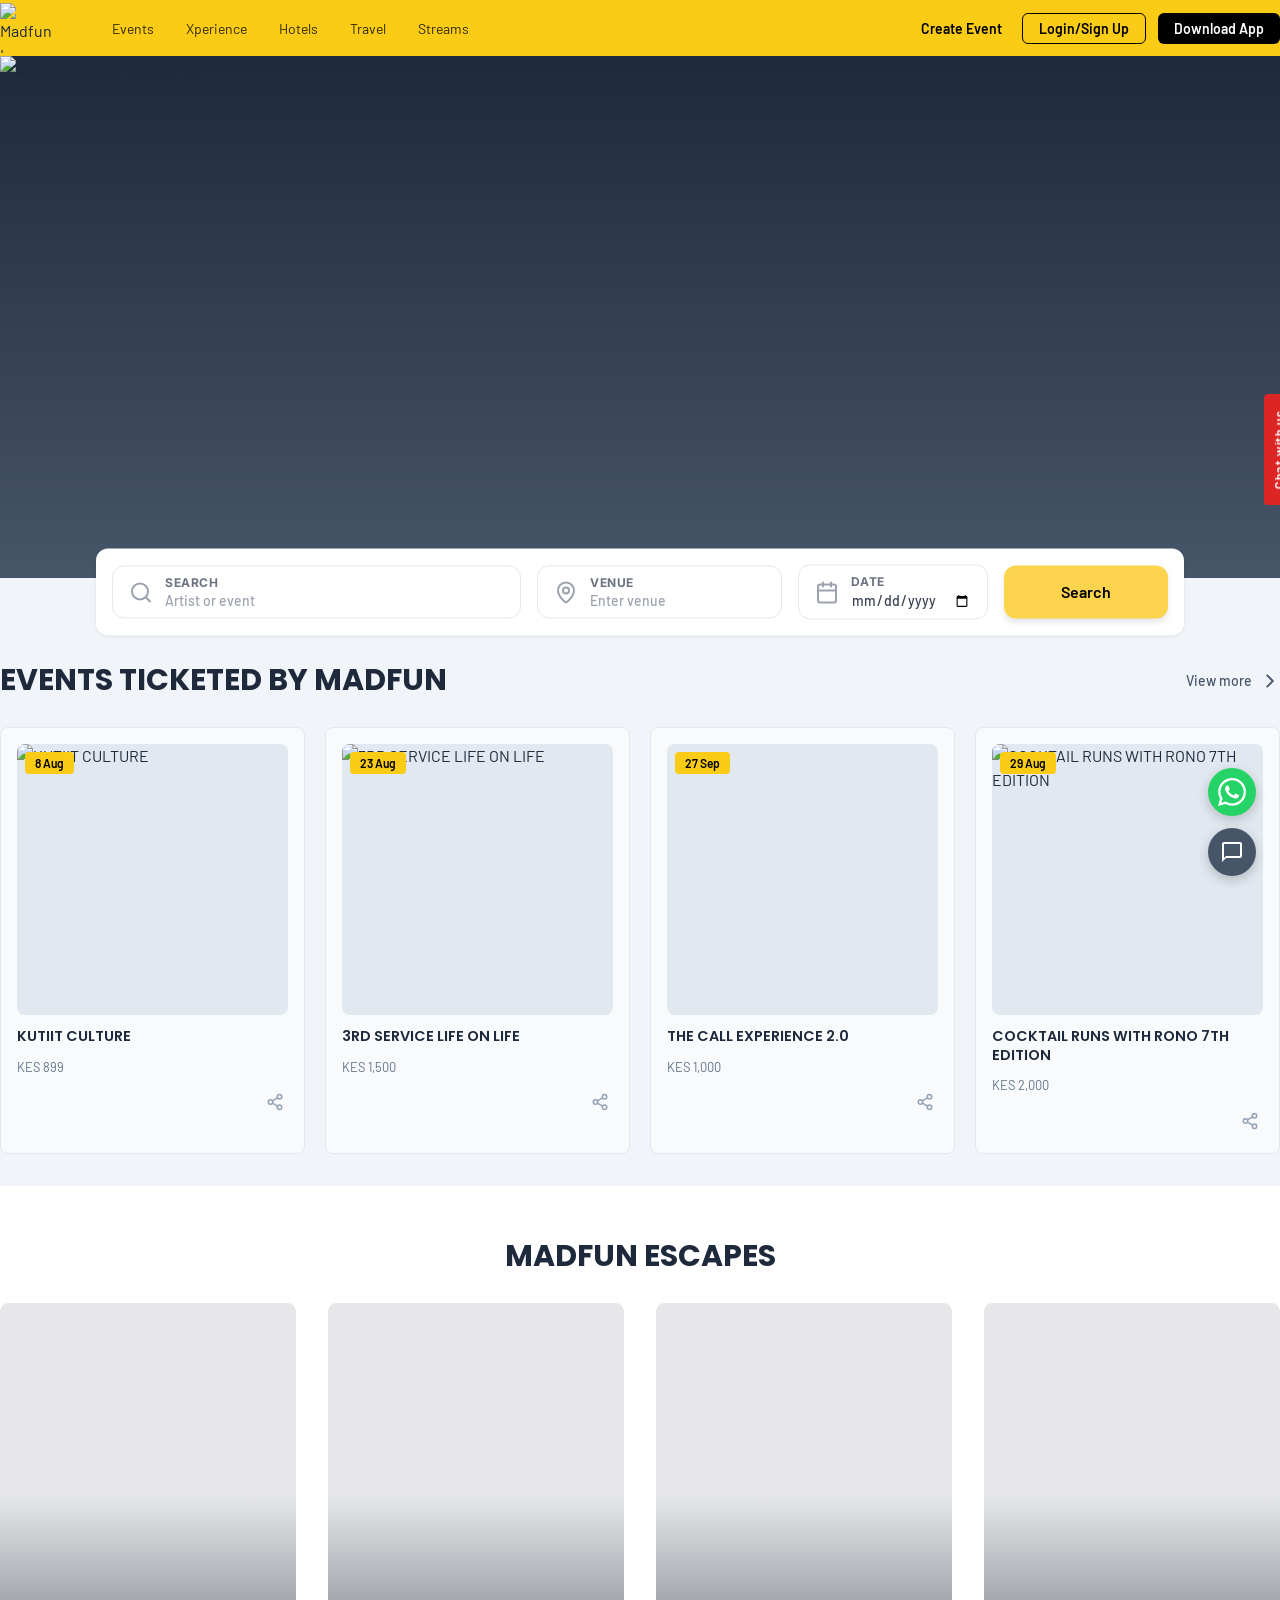
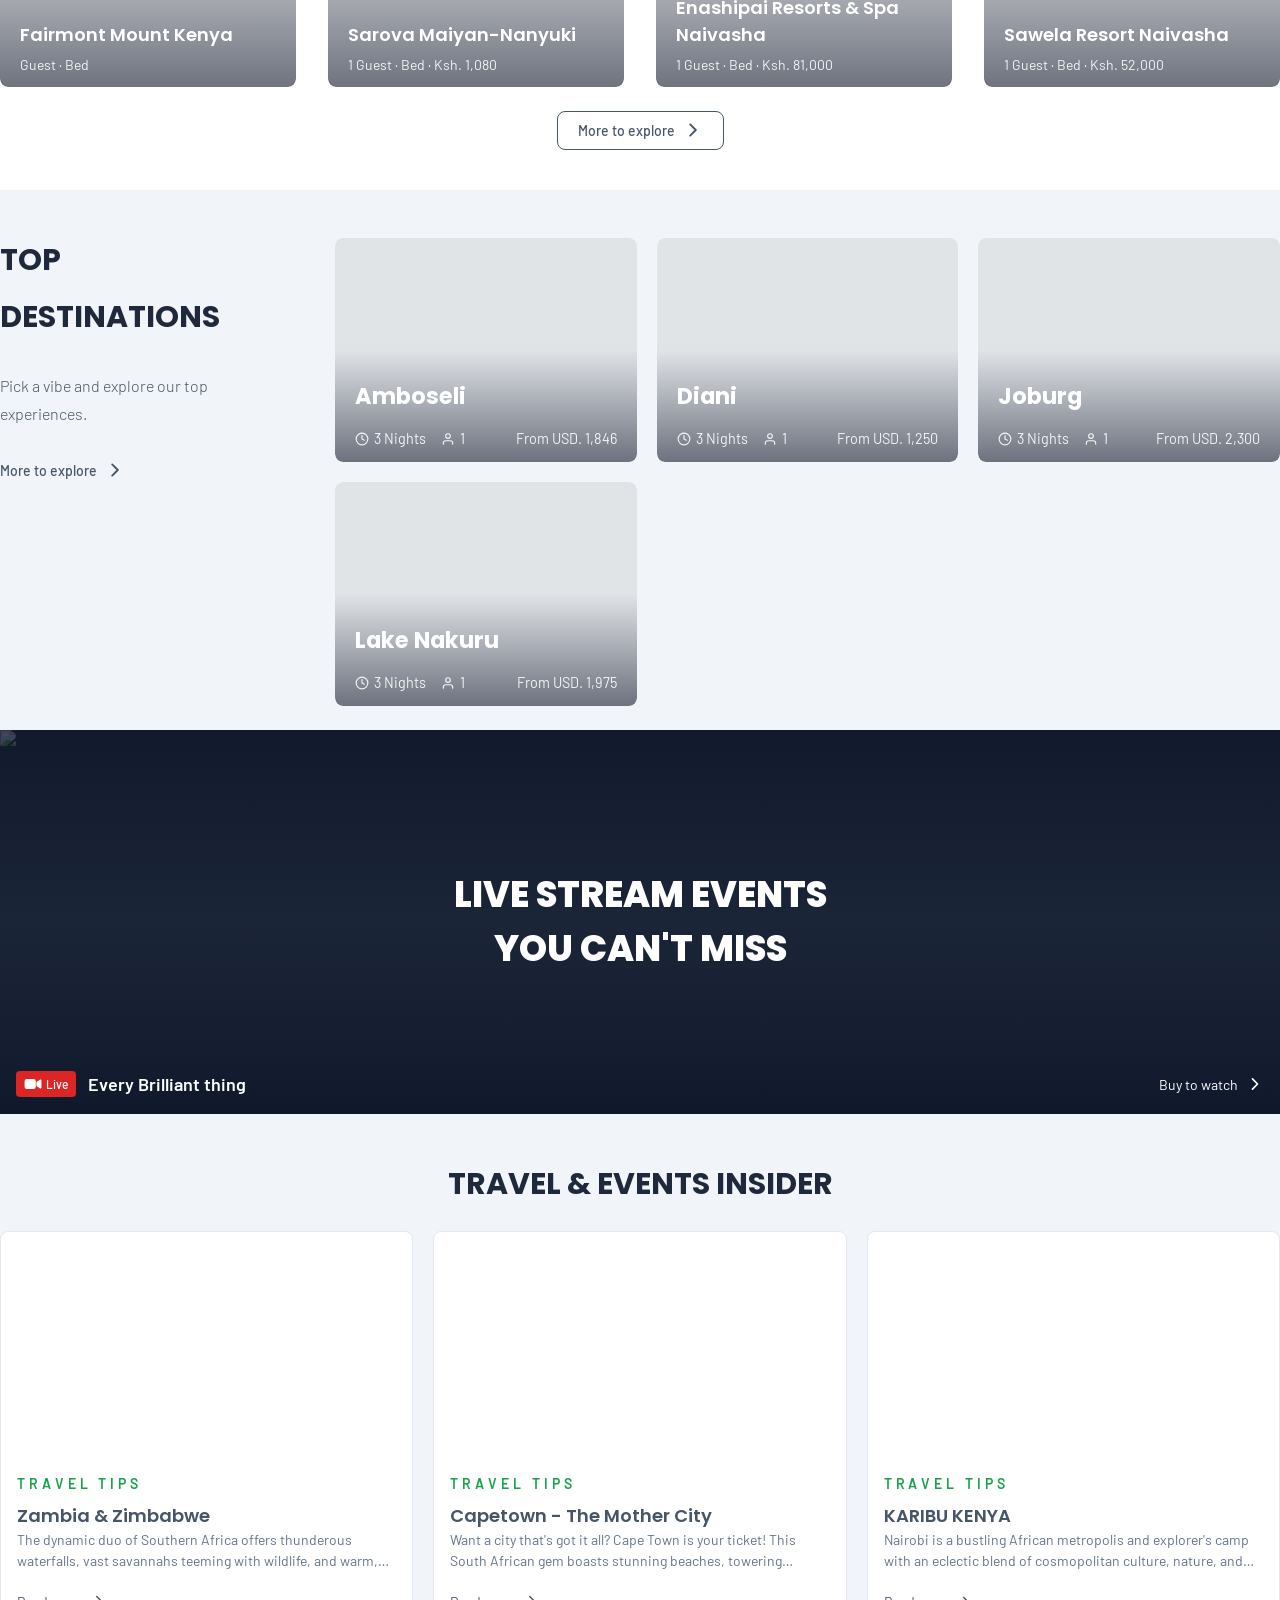
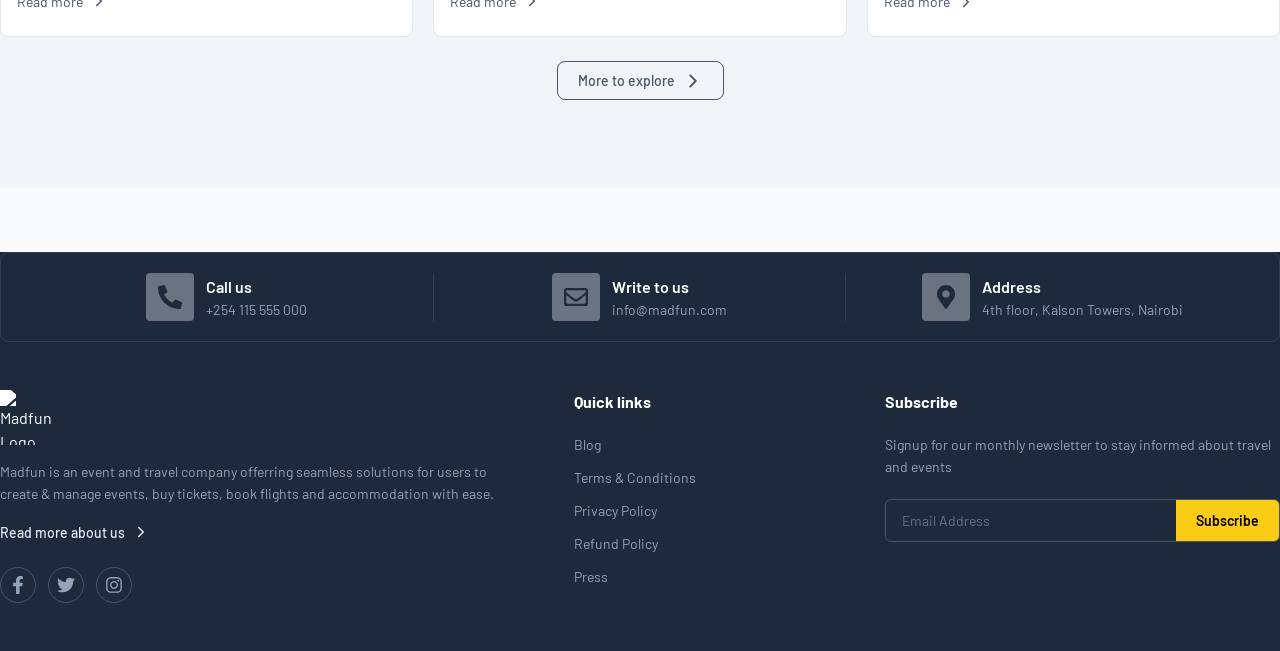
==== commit c108469b: "madfun.online" ====
--- a/index.html
+++ b/index.html
@@ -1,19 +1,225 @@
 <!DOCTYPE html>
-<html lang="en">
+<html lang="en" prefix="og: https://ogp.me/ns#">
 <head>
     <meta charset="utf-8" />
     <meta name="viewport" content="width=device-width, initial-scale=1" />
+
+    <!-- ═══════════════════════════════════════════════════
+         PRIMARY SEO — Title & Description (exact match)
+    ═══════════════════════════════════════════════════ -->
     <title>Madfun | Events, Flights, Hotels and Travel Experiences</title>
     <meta name="description" content="Madfun is an event and travel company offerring seamless solutions for users to create &amp; manage events, buy tickets, book flights and accommodation with ease." />
-    <link rel="canonical" href="https://madfun.com/" />
+    <link rel="canonical" href="https://madfun.online/" />
+
+    <!-- ═══════════════════════════════════════════════════
+         KEYWORDS (broad + long-tail + Kenyan-local)
+    ═══════════════════════════════════════════════════ -->
+    <meta name="keywords" content="Madfun, events Kenya, buy event tickets Kenya, book flights Kenya, hotels Kenya, travel Kenya, Nairobi events, Mombasa events, live events Kenya, concert tickets Kenya, festival tickets, event management platform, create event online Kenya, host events Kenya, TTNT, TTNT 6, Kutiit Culture, streams live, travel packages Kenya, affordable flights Kenya, accommodation Kenya, event ticketing Africa, online event platform, party tickets Nairobi, outdoor events Kenya, corporate events Kenya, music festivals Kenya, sporting events Kenya, event organizer Kenya" />
+
+    <!-- ═══════════════════════════════════════════════════
+         ROBOTS — full indexing signals
+    ═══════════════════════════════════════════════════ -->
+    <meta name="robots" content="index, follow, max-snippet:-1, max-image-preview:large, max-video-preview:-1" />
+    <meta name="googlebot" content="index, follow, max-snippet:-1, max-image-preview:large, max-video-preview:-1" />
+    <meta name="bingbot" content="index, follow" />
+
+    <!-- ═══════════════════════════════════════════════════
+         AUTHORSHIP & IDENTITY
+    ═══════════════════════════════════════════════════ -->
+    <meta name="author" content="Madfun" />
+    <meta name="publisher" content="Madfun" />
+    <meta name="copyright" content="Madfun" />
+    <meta name="rating" content="general" />
+    <meta name="language" content="English" />
+    <meta name="revisit-after" content="3 days" />
+
+    <!-- ═══════════════════════════════════════════════════
+         GEO TARGETING (Kenya + Africa primary market)
+    ═══════════════════════════════════════════════════ -->
+    <meta name="geo.region" content="KE" />
+    <meta name="geo.placename" content="Nairobi, Kenya" />
+    <meta name="geo.position" content="-1.286389;36.817223" />
+    <meta name="ICBM" content="-1.286389, 36.817223" />
+    <meta name="DC.title" content="Madfun — Events, Flights, Hotels and Travel Experiences" />
+
+    <!-- ═══════════════════════════════════════════════════
+         OPEN GRAPH (Facebook / LinkedIn)
+    ═══════════════════════════════════════════════════ -->
+    <meta property="og:type" content="website" />
+    <meta property="og:site_name" content="Madfun" />
     <meta property="og:title" content="Madfun | Events, Flights, Hotels and Travel Experiences" />
     <meta property="og:description" content="Madfun is an event and travel company offerring seamless solutions for users to create &amp; manage events, buy tickets, book flights and accommodation with ease." />
-    <meta property="og:url" content="https://madfun.com/" />
-    <meta property="og:site_name" content="Madfun" />
+    <meta property="og:url" content="https://madfun.online/" />
     <meta property="og:locale" content="en_US" />
-    <meta property="og:image" content="https://madfun.com/assets/img/banners/meta.jpg" />
-    <meta property="og:type" content="website" />
-    <link rel="icon" href="https://madfun.com/favicon.ico" type="image/x-icon" sizes="50x50" />
+    <meta property="og:locale:alternate" content="en_KE" />
+    <meta property="og:image" content="https://madfun.online/assets/img/banners/meta.jpg" />
+    <meta property="og:image:secure_url" content="https://madfun.online/assets/img/banners/meta.jpg" />
+    <meta property="og:image:width" content="1200" />
+    <meta property="og:image:height" content="630" />
+    <meta property="og:image:alt" content="Madfun — Events, Flights, Hotels and Travel" />
+    <meta property="og:image:type" content="image/jpeg" />
+
+    <!-- ═══════════════════════════════════════════════════
+         TWITTER CARD
+    ═══════════════════════════════════════════════════ -->
+    <meta name="twitter:card" content="summary_large_image" />
+    <meta name="twitter:site" content="@madfunhq" />
+    <meta name="twitter:creator" content="@madfunhq" />
+    <meta name="twitter:title" content="Madfun | Events, Flights, Hotels and Travel Experiences" />
+    <meta name="twitter:description" content="Madfun is an event and travel company offerring seamless solutions for users to create &amp; manage events, buy tickets, book flights and accommodation with ease." />
+    <meta name="twitter:image" content="https://madfun.online/assets/img/banners/meta.jpg" />
+    <meta name="twitter:image:alt" content="Madfun — Events, Flights, Hotels and Travel" />
+
+    <!-- ═══════════════════════════════════════════════════
+         PWA / MOBILE APP
+    ═══════════════════════════════════════════════════ -->
+    <meta name="theme-color" content="#FFD700" />
+    <meta name="mobile-web-app-capable" content="yes" />
+    <meta name="apple-mobile-web-app-capable" content="yes" />
+    <meta name="apple-mobile-web-app-status-bar-style" content="black-translucent" />
+    <meta name="apple-mobile-web-app-title" content="Madfun" />
+    <meta name="application-name" content="Madfun" />
+    <meta name="msapplication-TileColor" content="#FFD700" />
+    <meta name="msapplication-TileImage" content="https://madfun.online/assets/img/logos/logo-black.svg" />
+
+    <!-- ═══════════════════════════════════════════════════
+         STRUCTURED DATA — Organization
+    ═══════════════════════════════════════════════════ -->
+    <script type="application/ld+json">
+    {
+      "@context": "https://schema.org",
+      "@type": "Organization",
+      "name": "Madfun",
+      "alternateName": ["Madfun HQ", "Madfun Events", "Madfun Travel"],
+      "url": "https://madfun.online",
+      "logo": {
+        "@type": "ImageObject",
+        "url": "https://madfun.online/assets/img/logos/logo-black.svg",
+        "width": 56,
+        "height": 50
+      },
+      "description": "Madfun is an event and travel company offerring seamless solutions for users to create & manage events, buy tickets, book flights and accommodation with ease.",
+      "foundingDate": "2018",
+      "areaServed": ["Kenya", "Africa"],
+      "knowsAbout": ["Event Ticketing", "Flight Booking", "Hotel Booking", "Travel Packages", "Live Streaming"],
+      "sameAs": [
+        "https://www.facebook.com/madfunhq",
+        "https://www.instagram.com/madfunhq",
+        "https://twitter.com/madfunhq",
+        "https://www.youtube.com/@madfun",
+        "https://play.google.com/store/apps/details?id=com.madfun"
+      ],
+      "contactPoint": {
+        "@type": "ContactPoint",
+        "contactType": "Customer Support",
+        "availableLanguage": "English"
+      }
+    }
+    </script>
+
+    <!-- ═══════════════════════════════════════════════════
+         STRUCTURED DATA — WebSite + Sitelinks Searchbox
+    ═══════════════════════════════════════════════════ -->
+    <script type="application/ld+json">
+    {
+      "@context": "https://schema.org",
+      "@type": "WebSite",
+      "name": "Madfun",
+      "url": "https://madfun.online",
+      "description": "Buy event tickets, book flights, hotels and travel experiences in Kenya and across Africa.",
+      "publisher": {
+        "@type": "Organization",
+        "name": "Madfun"
+      },
+      "potentialAction": {
+        "@type": "SearchAction",
+        "target": {
+          "@type": "EntryPoint",
+          "urlTemplate": "https://madfun.online/events?q={search_term_string}"
+        },
+        "query-input": "required name=search_term_string"
+      }
+    }
+    </script>
+
+    <!-- ═══════════════════════════════════════════════════
+         STRUCTURED DATA — Event Ticketing Platform (BreadcrumbList)
+    ═══════════════════════════════════════════════════ -->
+    <script type="application/ld+json">
+    {
+      "@context": "https://schema.org",
+      "@type": "BreadcrumbList",
+      "itemListElement": [
+        { "@type": "ListItem", "position": 1, "name": "Home", "item": "https://madfun.online/" },
+        { "@type": "ListItem", "position": 2, "name": "Events", "item": "https://madfun.online/events" },
+        { "@type": "ListItem", "position": 3, "name": "Travel", "item": "https://madfun.online/travel" },
+        { "@type": "ListItem", "position": 4, "name": "Hotels", "item": "https://madfun.online/hotels" },
+        { "@type": "ListItem", "position": 5, "name": "Streams", "item": "https://madfun.online/streams" }
+      ]
+    }
+    </script>
+
+    <!-- ═══════════════════════════════════════════════════
+         STRUCTURED DATA — FAQ (boosts rich results)
+    ═══════════════════════════════════════════════════ -->
+    <script type="application/ld+json">
+    {
+      "@context": "https://schema.org",
+      "@type": "FAQPage",
+      "mainEntity": [
+        {
+          "@type": "Question",
+          "name": "What is Madfun?",
+          "acceptedAnswer": {
+            "@type": "Answer",
+            "text": "Madfun is an event and travel company offerring seamless solutions for users to create & manage events, buy tickets, book flights and accommodation with ease."
+          }
+        },
+        {
+          "@type": "Question",
+          "name": "How do I buy event tickets on Madfun?",
+          "acceptedAnswer": {
+            "@type": "Answer",
+            "text": "Visit madfun.online, browse events, select your event and click Buy Tickets. You can pay via M-Pesa, card, or other supported payment methods."
+          }
+        },
+        {
+          "@type": "Question",
+          "name": "Can I book flights on Madfun?",
+          "acceptedAnswer": {
+            "@type": "Answer",
+            "text": "Yes. Madfun allows you to search and book affordable flights to and from Kenya and across Africa directly on the platform."
+          }
+        },
+        {
+          "@type": "Question",
+          "name": "Can I book hotels on Madfun?",
+          "acceptedAnswer": {
+            "@type": "Answer",
+            "text": "Yes. Madfun offers hotel booking with curated accommodation options across Kenya and Africa, with competitive rates."
+          }
+        },
+        {
+          "@type": "Question",
+          "name": "How do I create an event on Madfun?",
+          "acceptedAnswer": {
+            "@type": "Answer",
+            "text": "Download the My Madfun host app, sign up as an organizer, and follow the steps to list your event, set ticket prices, and go live."
+          }
+        }
+      ]
+    }
+    </script>
+
+    <!-- ═══════════════════════════════════════════════════
+         ICONS & FAVICONS
+    ═══════════════════════════════════════════════════ -->
+    <link rel="icon" href="https://madfun.online/favicon.ico" type="image/x-icon" sizes="50x50" />
+    <link rel="apple-touch-icon" href="https://madfun.online/assets/img/logos/logo-black.svg" />
+
+    <!-- ═══════════════════════════════════════════════════
+         FONTS & STYLES
+    ═══════════════════════════════════════════════════ -->
     <link rel="preconnect" href="https://fonts.googleapis.com" />
     <link rel="preconnect" href="https://fonts.gstatic.com" crossorigin />
     <link href="https://fonts.googleapis.com/css2?family=Barlow:wght@300;400;500;600;700;800&family=Poppins:wght@400;500;600;700;800&family=Inter:wght@400;500;600;700&display=swap" rel="stylesheet" />
@@ -39,7 +245,7 @@
                     <div class="nav-content">
                         <div class="nav-left">
                             <a class="nav-logo" href="index.html">
-                                <img alt="Madfun Logo" width="56" height="50" src="https://madfun.com/assets/img/logos/logo-black.svg" />
+                                <img alt="Madfun Logo" width="56" height="50" src="https://madfun.online/assets/img/logos/logo-black.svg" />
                             </a>
                             <div class="nav-links">
                                 <a href="events.html">Events</a>
@@ -84,17 +290,17 @@
                     <div class="swiper-wrapper">
                         <div class="swiper-slide">
                             <a class="hero-slide-link" href="events.html">
-                                <img alt="Oak Grove City - Mud 4 Fun" src="https://madfun.com/assets/img/banners/oak-grove-desktop.jpeg" />
+                                <img alt="Oak Grove City - Mud 4 Fun" src="https://madfun.online/assets/img/banners/oak-grove-desktop.jpeg" />
                             </a>
                         </div>
                         <div class="swiper-slide">
                             <a class="hero-slide-link" href="events.html">
-                                <img alt="TTNT6" src="https://madfun.com/assets/img/banners/ttnt6-desktop.webp" />
+                                <img alt="TTNT6" src="https://madfun.online/assets/img/banners/ttnt6-desktop.webp" />
                             </a>
                         </div>
                         <div class="swiper-slide">
                             <a class="hero-slide-link" href="events.html">
-                                <img alt="Maitu" src="https://madfun.com/assets/img/banners/maitu-desktop.webp" />
+                                <img alt="Maitu" src="https://madfun.online/assets/img/banners/maitu-desktop.webp" />
                             </a>
                         </div>
                     </div>
@@ -160,7 +366,7 @@
                 </div>
                 <div class="hotels-grid">
                     <div class="hotel-card">
-                        <a class="hotel-card-link" href="account-hotels.html" style="background-image:url(https://madfun.com/assets/img/hotels/featured/fairmont.jpg)">
+                        <a class="hotel-card-link" href="account-hotels.html" style="background-image:url(https://madfun.online/assets/img/hotels/featured/fairmont.jpg)">
                             <div class="hotel-overlay">
                                 <div class="hotel-info">
                                     <div class="hotel-name">Fairmont Mount Kenya</div>
@@ -172,7 +378,7 @@
                         </a>
                     </div>
                     <div class="hotel-card">
-                        <a class="hotel-card-link" href="account-hotels.html" style="background-image:url(https://madfun.com/assets/img/hotels/featured/sarova.jpg)">
+                        <a class="hotel-card-link" href="account-hotels.html" style="background-image:url(https://madfun.online/assets/img/hotels/featured/sarova.jpg)">
                             <div class="hotel-overlay">
                                 <div class="hotel-info">
                                     <div class="hotel-name">Sarova Maiyan-Nanyuki</div>
@@ -184,7 +390,7 @@
                         </a>
                     </div>
                     <div class="hotel-card">
-                        <a class="hotel-card-link" href="account-hotels.html" style="background-image:url(https://madfun.com/assets/img/hotels/featured/enashipai.jpg)">
+                        <a class="hotel-card-link" href="account-hotels.html" style="background-image:url(https://madfun.online/assets/img/hotels/featured/enashipai.jpg)">
                             <div class="hotel-overlay">
                                 <div class="hotel-info">
                                     <div class="hotel-name">Enashipai Resorts &amp; Spa Naivasha</div>
@@ -196,7 +402,7 @@
                         </a>
                     </div>
                     <div class="hotel-card">
-                        <a class="hotel-card-link" href="account-hotels.html" style="background-image:url(https://madfun.com/assets/img/hotels/featured/sawela.jpg)">
+                        <a class="hotel-card-link" href="account-hotels.html" style="background-image:url(https://madfun.online/assets/img/hotels/featured/sawela.jpg)">
                             <div class="hotel-overlay">
                                 <div class="hotel-info">
                                     <div class="hotel-name">Sawela Resort Naivasha</div>
@@ -225,7 +431,7 @@
                     </div>
                     <div class="destinations-grid">
 
-                    <a class="destination-card" href="destination.html?id=amboseli" style="background-image:url(https://madfun.com/assets/img/destinations/featured/amboseli.jpg)">
+                    <a class="destination-card" href="destination.html?id=amboseli" style="background-image:url(https://madfun.online/assets/img/destinations/featured/amboseli.jpg)">
                         <div class="destination-overlay">
                             <div class="destination-info">
                                 <div class="destination-name" style="font-size: 1.4rem; font-weight: 700;">Amboseli</div>
@@ -237,7 +443,7 @@
                             </div>
                         </div>
                     </a>
-                    <a class="destination-card" href="destination.html?id=diani" style="background-image:url(https://madfun.com/assets/img/destinations/featured/diani.jpg)">
+                    <a class="destination-card" href="destination.html?id=diani" style="background-image:url(https://madfun.online/assets/img/destinations/featured/diani.jpg)">
                         <div class="destination-overlay">
                             <div class="destination-info">
                                 <div class="destination-name" style="font-size: 1.4rem; font-weight: 700;">Diani</div>
@@ -249,7 +455,7 @@
                             </div>
                         </div>
                     </a>
-                    <a class="destination-card" href="destination.html?id=joburg" style="background-image:url(https://madfun.com/assets/img/destinations/featured/joburg.jpg)">
+                    <a class="destination-card" href="destination.html?id=joburg" style="background-image:url(https://madfun.online/assets/img/destinations/featured/joburg.jpg)">
                         <div class="destination-overlay">
                             <div class="destination-info">
                                 <div class="destination-name" style="font-size: 1.4rem; font-weight: 700;">Joburg</div>
@@ -261,7 +467,7 @@
                             </div>
                         </div>
                     </a>
-                    <a class="destination-card" href="destination.html?id=lake-nakuru" style="background-image:url(https://madfun.com/assets/img/destinations/featured/lake-nakuru.jpg)">
+                    <a class="destination-card" href="destination.html?id=lake-nakuru" style="background-image:url(https://madfun.online/assets/img/destinations/featured/lake-nakuru.jpg)">
                         <div class="destination-overlay">
                             <div class="destination-info">
                                 <div class="destination-name" style="font-size: 1.4rem; font-weight: 700;">Lake Nakuru</div>
@@ -301,13 +507,13 @@
             <div class="swiper streams-swiper">
                 <div class="swiper-wrapper">
                     <div class="swiper-slide">
-                        <img alt="Madfun Streams" src="https://madfun.com/assets/img/streams/streams-1.jpg" />
+                        <img alt="Madfun Streams" src="https://madfun.online/assets/img/streams/streams-1.jpg" />
                     </div>
                     <div class="swiper-slide">
-                        <img alt="Madfun Streams" src="https://madfun.com/assets/img/streams/streams-2.jpg" />
+                        <img alt="Madfun Streams" src="https://madfun.online/assets/img/streams/streams-2.jpg" />
                     </div>
                     <div class="swiper-slide">
-                        <img alt="Madfun Streams" src="https://madfun.com/assets/img/streams/streams-3.jpg" />
+                        <img alt="Madfun Streams" src="https://madfun.online/assets/img/streams/streams-3.jpg" />
                     </div>
                 </div>
             </div>
@@ -321,7 +527,7 @@
                 </div>
                 <div class="blog-grid">
                     <div class="blog-card">
-                        <a class="blog-image" href="events.html" style="background-image:url(https://madfun.com/assets/img/blog/sidebar/zambia.jpg)"></a>
+                        <a class="blog-image" href="events.html" style="background-image:url(https://madfun.online/assets/img/blog/sidebar/zambia.jpg)"></a>
                         <div class="blog-content">
                             <span class="blog-category">Travel Tips</span>
                             <a href="events.html">
@@ -332,7 +538,7 @@
                         <a class="blog-readmore" href="events.html">Read more <svg stroke="currentColor" fill="currentColor" stroke-width="0" viewBox="0 0 512 512" height="16" width="16"><path fill="none" stroke-linecap="round" stroke-linejoin="round" stroke-width="48" d="m184 112 144 144-144 144"></path></svg></a>
                     </div>
                     <div class="blog-card">
-                        <a class="blog-image" href="events.html" style="background-image:url(https://madfun.com/assets/img/blog/sidebar/capetown.jpg)"></a>
+                        <a class="blog-image" href="events.html" style="background-image:url(https://madfun.online/assets/img/blog/sidebar/capetown.jpg)"></a>
                         <div class="blog-content">
                             <span class="blog-category">Travel Tips</span>
                             <a href="events.html">
@@ -343,7 +549,7 @@
                         <a class="blog-readmore" href="events.html">Read more <svg stroke="currentColor" fill="currentColor" stroke-width="0" viewBox="0 0 512 512" height="16" width="16"><path fill="none" stroke-linecap="round" stroke-linejoin="round" stroke-width="48" d="m184 112 144 144-144 144"></path></svg></a>
                     </div>
                     <div class="blog-card">
-                        <a class="blog-image" href="events.html" style="background-image:url(https://madfun.com/assets/img/blog/sidebar/kenya.jpg)"></a>
+                        <a class="blog-image" href="events.html" style="background-image:url(https://madfun.online/assets/img/blog/sidebar/kenya.jpg)"></a>
                         <div class="blog-content">
                             <span class="blog-category">Travel Tips</span>
                             <a href="events.html">
@@ -398,7 +604,7 @@
                 <div class="footer-content">
                     <div class="footer-about">
                         <a href="index.html">
-                            <img alt="Madfun Logo" width="60" height="55" src="https://madfun.com/assets/img/logos/logo-black.svg" style="filter: brightness(0) invert(1);" />
+                            <img alt="Madfun Logo" width="60" height="55" src="https://madfun.online/assets/img/logos/logo-black.svg" style="filter: brightness(0) invert(1);" />
                         </a>
                         <p class="footer-desc">Madfun is an event and travel company offerring seamless solutions for users to create & manage events, buy tickets, book flights and accommodation with ease.</p>
                         <a class="footer-readmore" href="#">Read more about us <svg stroke="currentColor" fill="currentColor" stroke-width="0" viewBox="0 0 512 512" height="16" width="16"><path fill="none" stroke-linecap="round" stroke-linejoin="round" stroke-width="48" d="m184 112 144 144-144 144"></path></svg></a>
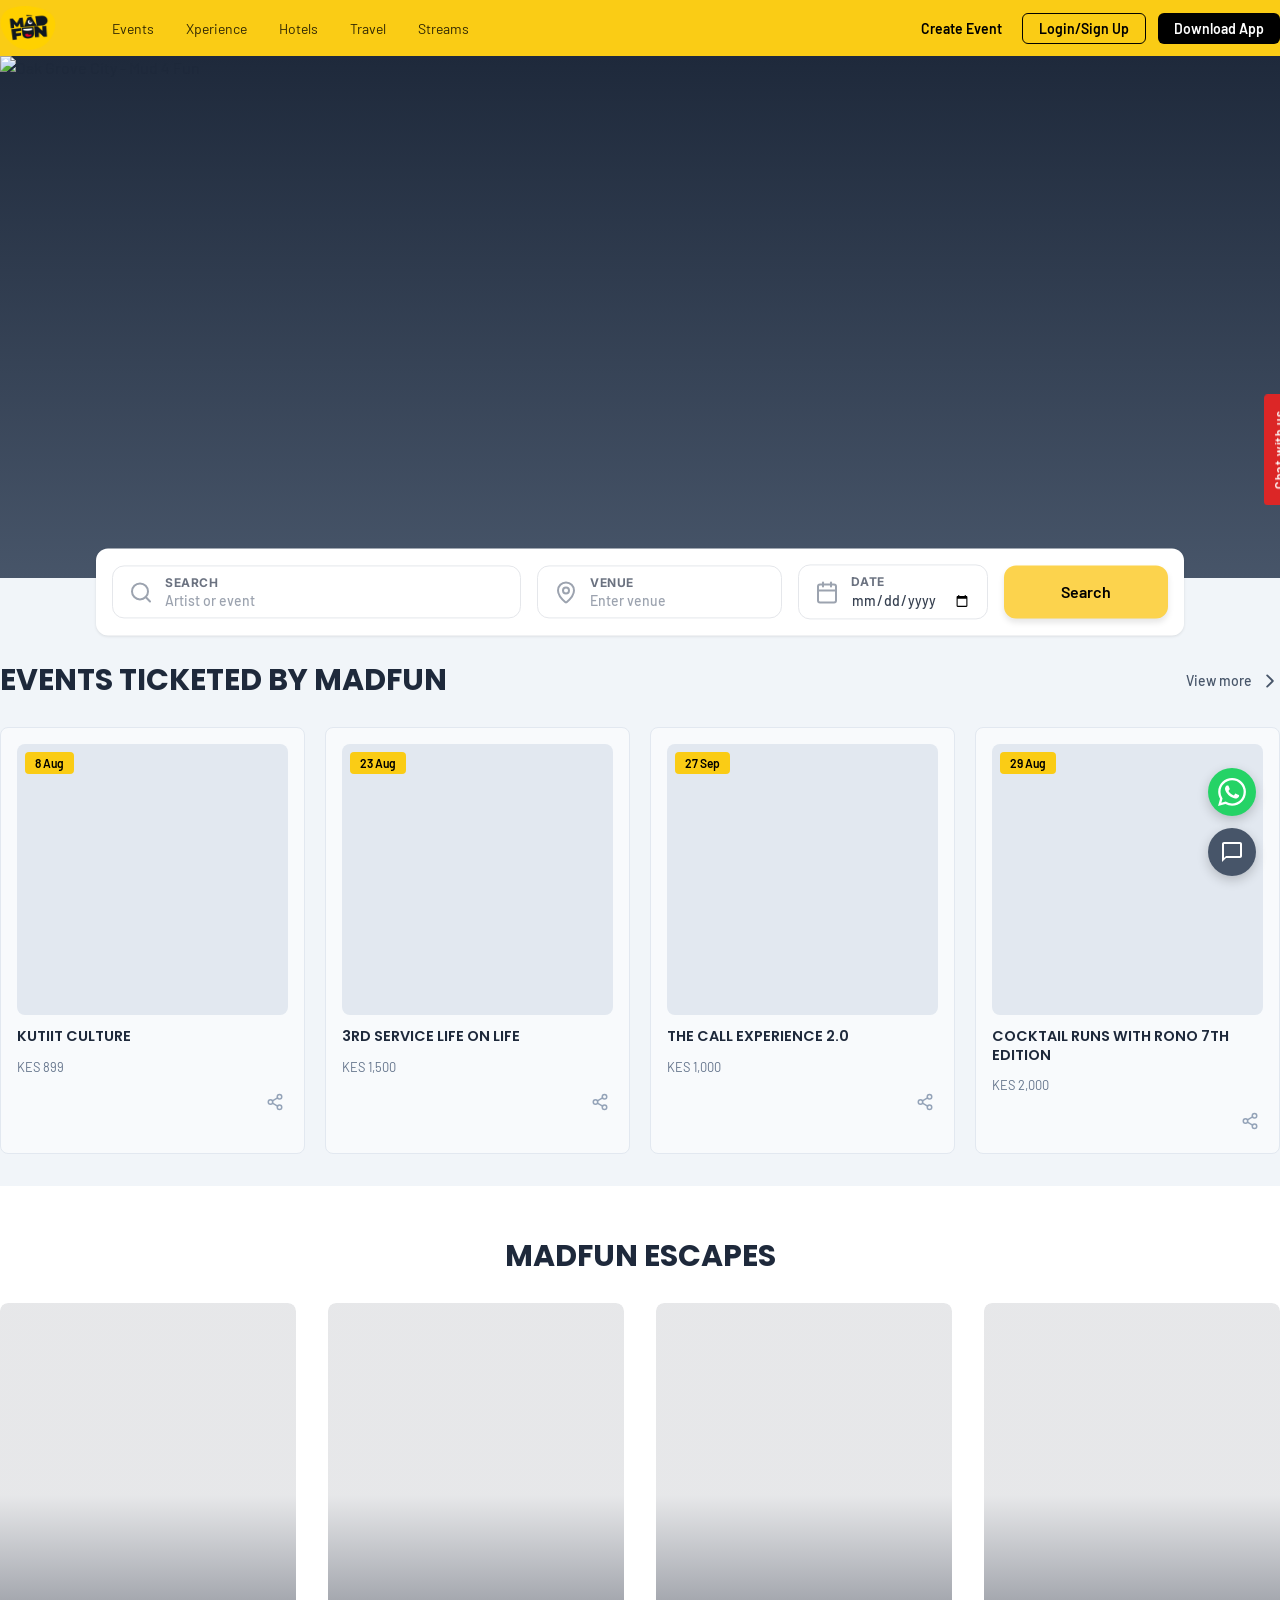
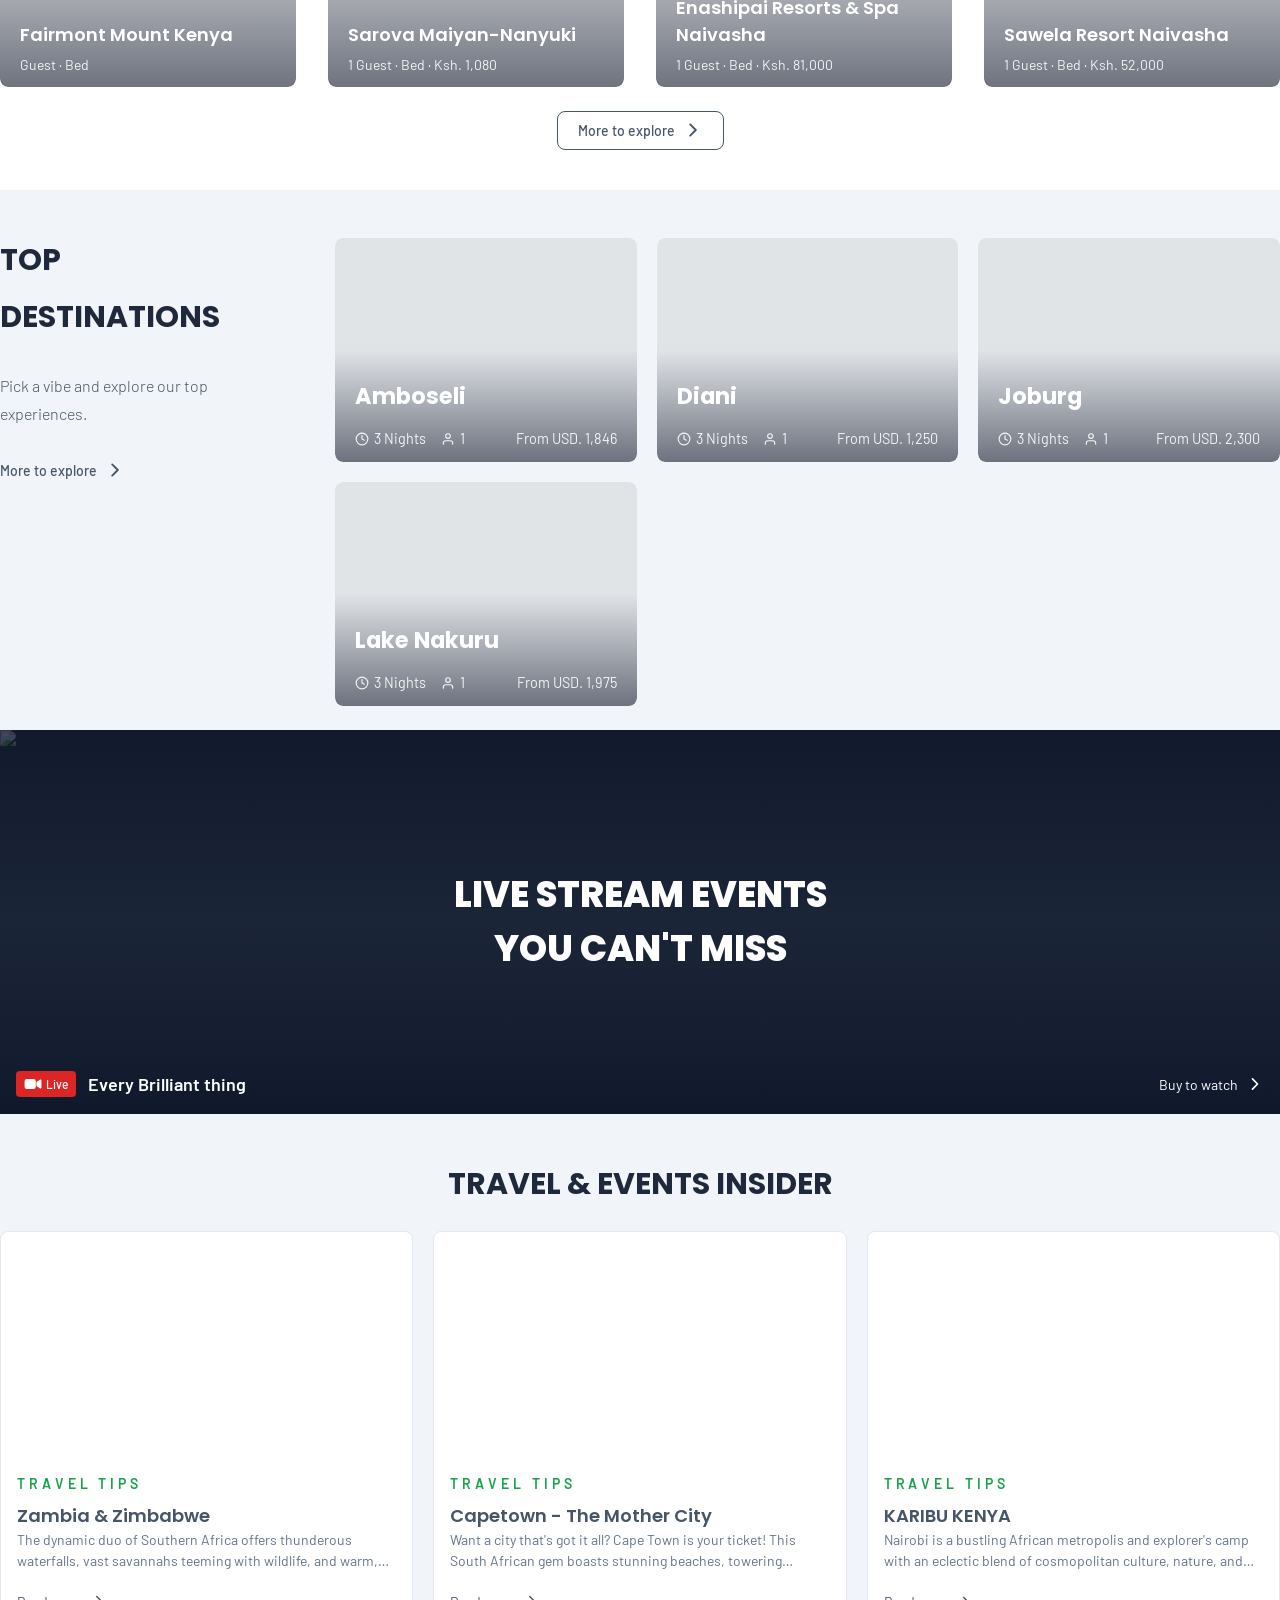
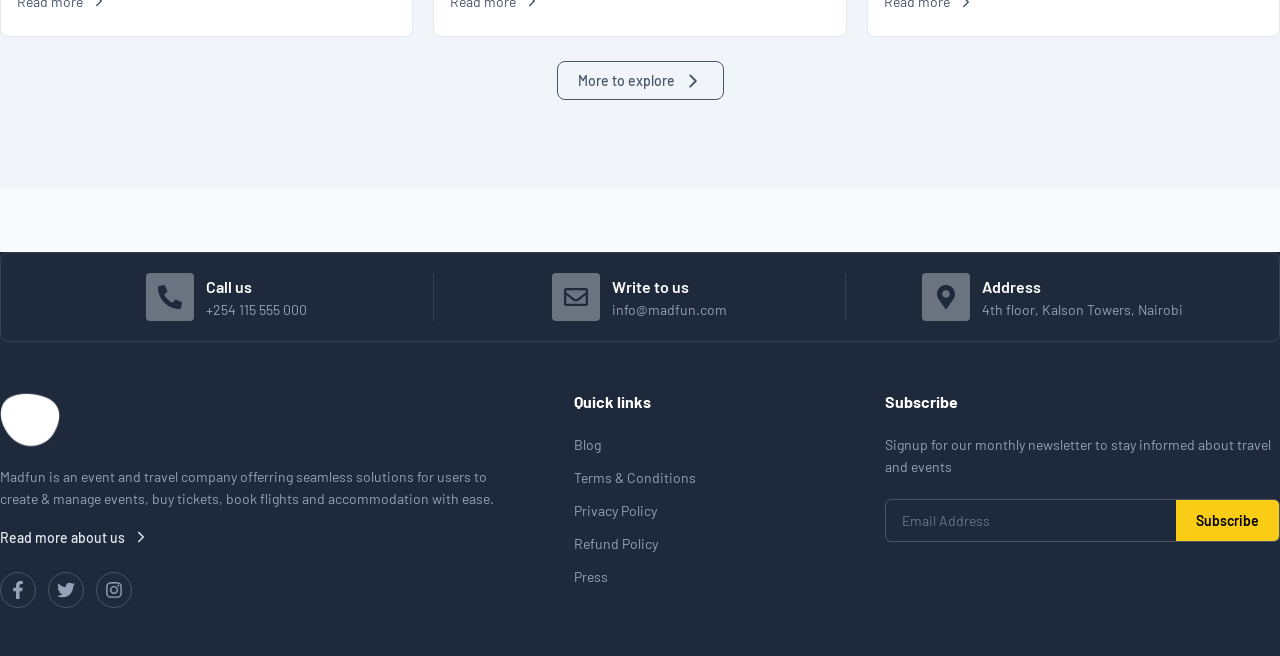
==== commit 980e7a17: "svg" ====
--- a/index.html
+++ b/index.html
@@ -14,7 +14,7 @@
     <!-- ═══════════════════════════════════════════════════
          KEYWORDS (broad + long-tail + Kenyan-local)
     ═══════════════════════════════════════════════════ -->
-    <meta name="keywords" content="Madfun, events Kenya, buy event tickets Kenya, book flights Kenya, hotels Kenya, travel Kenya, Nairobi events, Mombasa events, live events Kenya, concert tickets Kenya, festival tickets, event management platform, create event online Kenya, host events Kenya, TTNT, TTNT 6, Kutiit Culture, streams live, travel packages Kenya, affordable flights Kenya, accommodation Kenya, event ticketing Africa, online event platform, party tickets Nairobi, outdoor events Kenya, corporate events Kenya, music festivals Kenya, sporting events Kenya, event organizer Kenya" />
+    <meta name="keywords" content="Madfun, Madfun .online, madfun online, madfun, madfun .online, madfun online, events Kenya, buy event tickets Kenya, book flights Kenya, hotels Kenya, travel Kenya, Nairobi events, Mombasa events, live events Kenya, concert tickets Kenya, festival tickets, event management platform, create event online Kenya, host events Kenya, TTNT, TTNT 6, Kutiit Culture, streams live, travel packages Kenya, affordable flights Kenya, accommodation Kenya, event ticketing Africa, online event platform, party tickets Nairobi, outdoor events Kenya, corporate events Kenya, music festivals Kenya, sporting events Kenya, event organizer Kenya" />
 
     <!-- ═══════════════════════════════════════════════════
          ROBOTS — full indexing signals
@@ -80,7 +80,7 @@
     <meta name="apple-mobile-web-app-title" content="Madfun" />
     <meta name="application-name" content="Madfun" />
     <meta name="msapplication-TileColor" content="#FFD700" />
-    <meta name="msapplication-TileImage" content="https://madfun.online/assets/img/logos/logo-black.svg" />
+    <meta name="msapplication-TileImage" content="/madfun.png" />
 
     <!-- ═══════════════════════════════════════════════════
          STRUCTURED DATA — Organization
@@ -94,7 +94,7 @@
       "url": "https://madfun.online",
       "logo": {
         "@type": "ImageObject",
-        "url": "https://madfun.online/assets/img/logos/logo-black.svg",
+        "url": "/madfun.png",
         "width": 56,
         "height": 50
       },
@@ -215,7 +215,7 @@
          ICONS & FAVICONS
     ═══════════════════════════════════════════════════ -->
     <link rel="icon" href="https://madfun.online/favicon.ico" type="image/x-icon" sizes="50x50" />
-    <link rel="apple-touch-icon" href="https://madfun.online/assets/img/logos/logo-black.svg" />
+    <link rel="apple-touch-icon" href="/madfun.png" />
 
     <!-- ═══════════════════════════════════════════════════
          FONTS & STYLES
@@ -245,7 +245,7 @@
                     <div class="nav-content">
                         <div class="nav-left">
                             <a class="nav-logo" href="index.html">
-                                <img alt="Madfun Logo" width="56" height="50" src="https://madfun.online/assets/img/logos/logo-black.svg" />
+                                <img alt="Madfun Logo" width="56" height="50" src="/madfun.png" />
                             </a>
                             <div class="nav-links">
                                 <a href="events.html">Events</a>
@@ -604,7 +604,7 @@
                 <div class="footer-content">
                     <div class="footer-about">
                         <a href="index.html">
-                            <img alt="Madfun Logo" width="60" height="55" src="https://madfun.online/assets/img/logos/logo-black.svg" style="filter: brightness(0) invert(1);" />
+                            <img alt="Madfun Logo" width="60" height="55" src="/madfun.png" style="filter: brightness(0) invert(1);" />
                         </a>
                         <p class="footer-desc">Madfun is an event and travel company offerring seamless solutions for users to create & manage events, buy tickets, book flights and accommodation with ease.</p>
                         <a class="footer-readmore" href="#">Read more about us <svg stroke="currentColor" fill="currentColor" stroke-width="0" viewBox="0 0 512 512" height="16" width="16"><path fill="none" stroke-linecap="round" stroke-linejoin="round" stroke-width="48" d="m184 112 144 144-144 144"></path></svg></a>
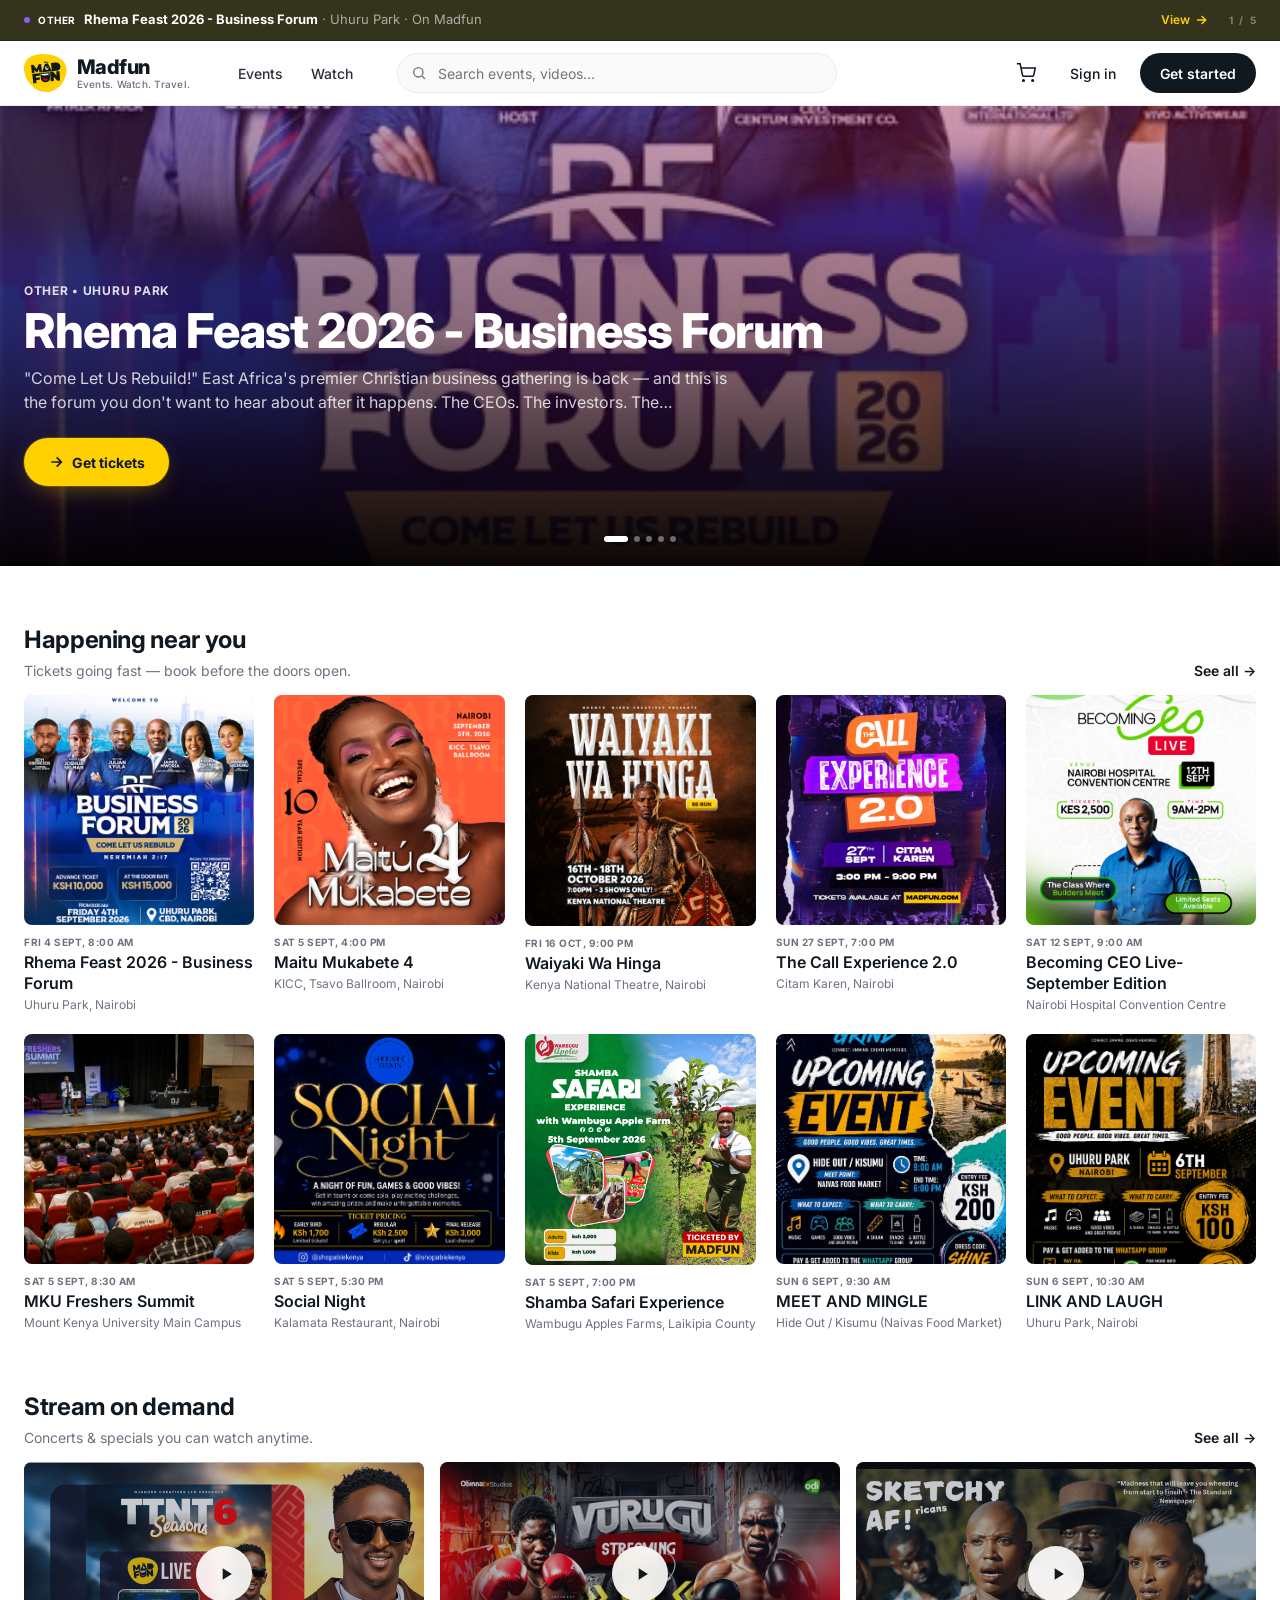
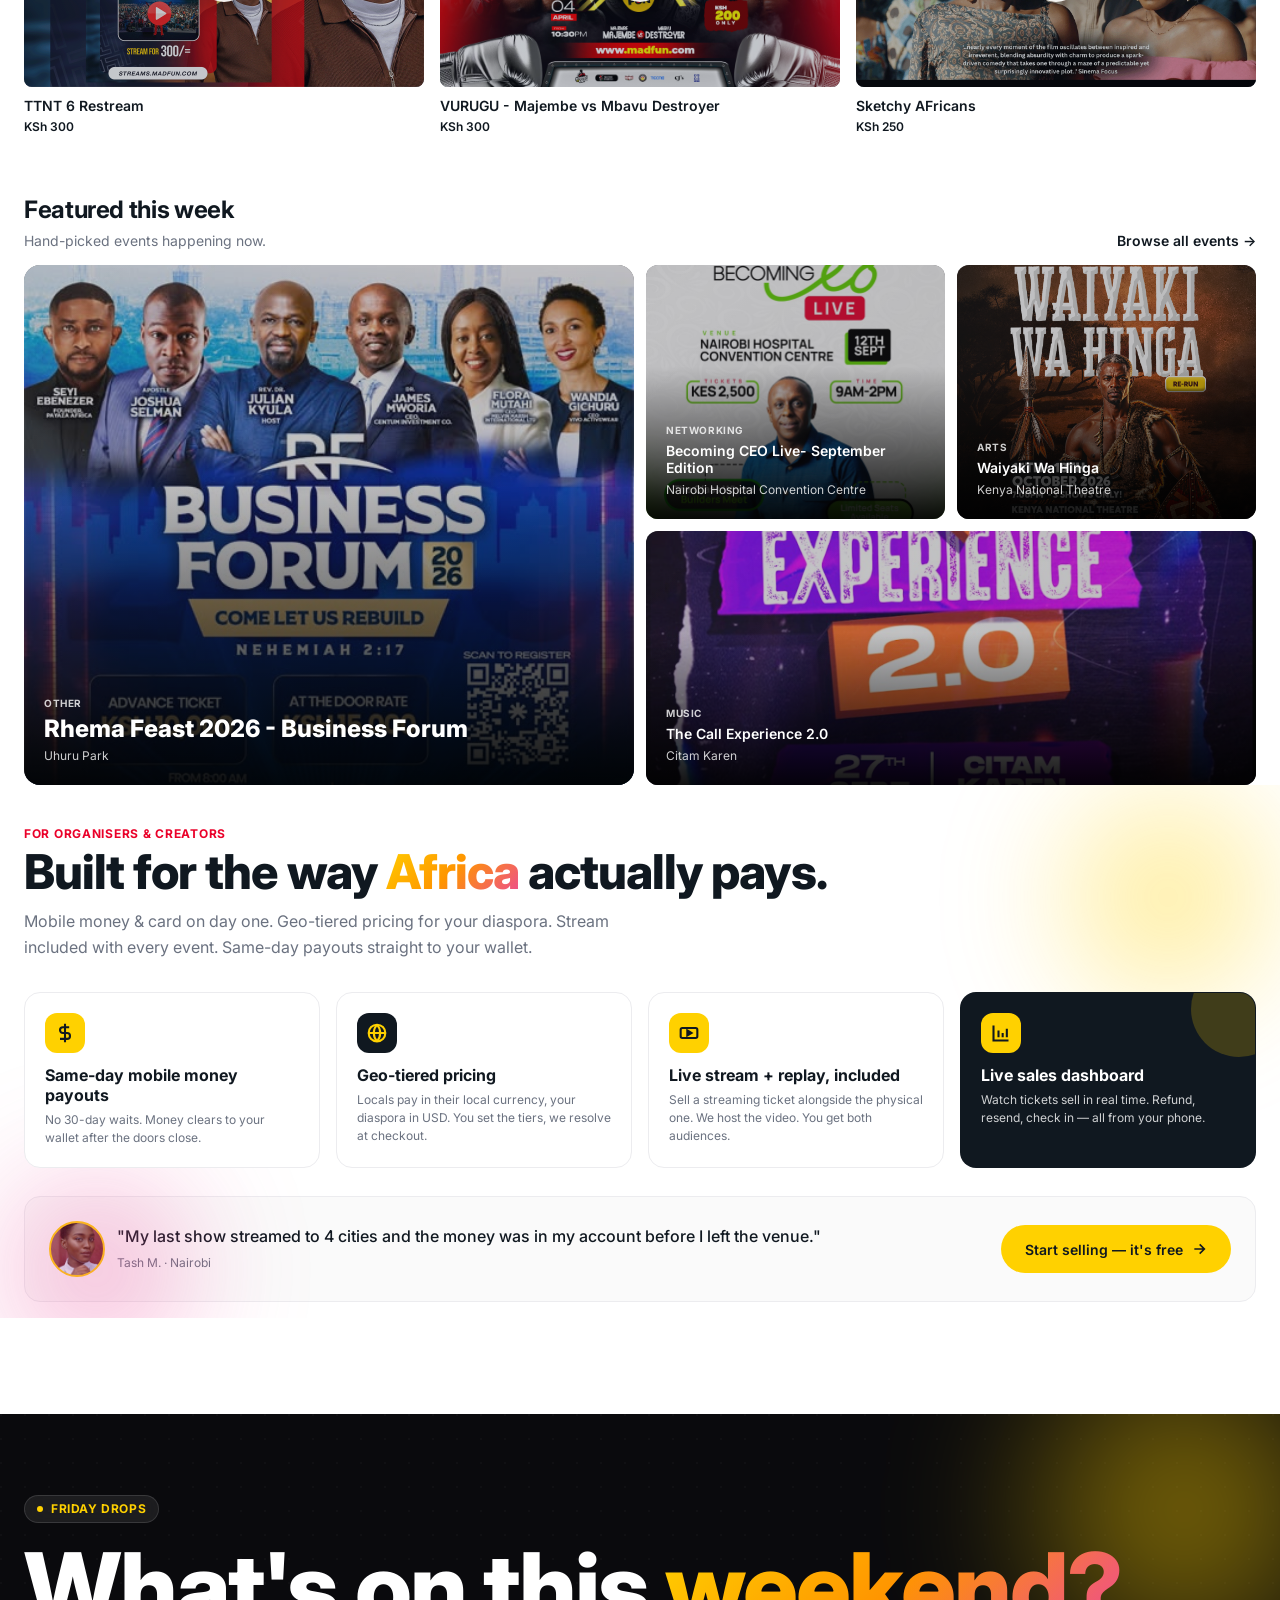
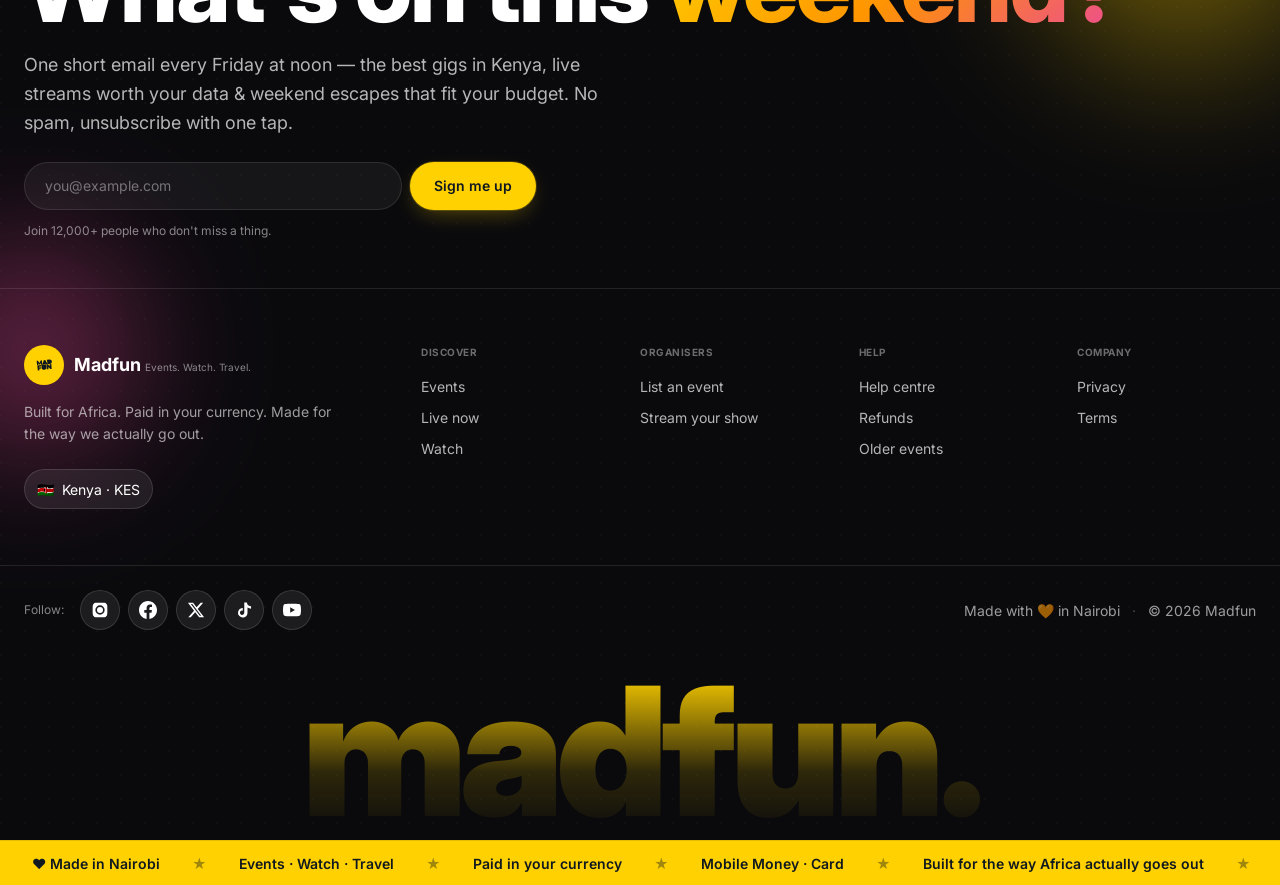
==== commit 8624af70: "update" ====
--- a/index.html
+++ b/index.html
@@ -1,696 +1,667 @@
 <!DOCTYPE html>
-<html lang="en" prefix="og: https://ogp.me/ns#">
+<html lang="en">
 <head>
     <meta charset="utf-8" />
     <meta name="viewport" content="width=device-width, initial-scale=1" />
-
-    <!-- ═══════════════════════════════════════════════════
-         PRIMARY SEO — Title & Description (exact match)
-    ═══════════════════════════════════════════════════ -->
-    <title>Madfun | Events, Flights, Hotels and Travel Experiences</title>
-    <meta name="description" content="Madfun is an event and travel company offerring seamless solutions for users to create &amp; manage events, buy tickets, book flights and accommodation with ease." />
-    <link rel="canonical" href="https://madfun.online/" />
-
-    <!-- ═══════════════════════════════════════════════════
-         KEYWORDS (broad + long-tail + Kenyan-local)
-    ═══════════════════════════════════════════════════ -->
-    <meta name="keywords" content="Madfun, Madfun .online, madfun online, madfun, madfun .online, madfun online, events Kenya, buy event tickets Kenya, book flights Kenya, hotels Kenya, travel Kenya, Nairobi events, Mombasa events, live events Kenya, concert tickets Kenya, festival tickets, event management platform, create event online Kenya, host events Kenya, TTNT, TTNT 6, Kutiit Culture, streams live, travel packages Kenya, affordable flights Kenya, accommodation Kenya, event ticketing Africa, online event platform, party tickets Nairobi, outdoor events Kenya, corporate events Kenya, music festivals Kenya, sporting events Kenya, event organizer Kenya" />
-
-    <!-- ═══════════════════════════════════════════════════
-         ROBOTS — full indexing signals
-    ═══════════════════════════════════════════════════ -->
-    <meta name="robots" content="index, follow, max-snippet:-1, max-image-preview:large, max-video-preview:-1" />
-    <meta name="googlebot" content="index, follow, max-snippet:-1, max-image-preview:large, max-video-preview:-1" />
-    <meta name="bingbot" content="index, follow" />
-
-    <!-- ═══════════════════════════════════════════════════
-         AUTHORSHIP & IDENTITY
-    ═══════════════════════════════════════════════════ -->
-    <meta name="author" content="Madfun" />
-    <meta name="publisher" content="Madfun" />
-    <meta name="copyright" content="Madfun" />
-    <meta name="rating" content="general" />
-    <meta name="language" content="English" />
-    <meta name="revisit-after" content="3 days" />
-
-    <!-- ═══════════════════════════════════════════════════
-         GEO TARGETING (Kenya + Africa primary market)
-    ═══════════════════════════════════════════════════ -->
-    <meta name="geo.region" content="KE" />
-    <meta name="geo.placename" content="Nairobi, Kenya" />
-    <meta name="geo.position" content="-1.286389;36.817223" />
-    <meta name="ICBM" content="-1.286389, 36.817223" />
-    <meta name="DC.title" content="Madfun — Events, Flights, Hotels and Travel Experiences" />
-
-    <!-- ═══════════════════════════════════════════════════
-         OPEN GRAPH (Facebook / LinkedIn)
-    ═══════════════════════════════════════════════════ -->
+    <title>Madfun — Live events, streams &amp; travel across Africa</title>
+    <meta name="description" content="Discover and book live events, watch streams, and plan travel across Africa. Pay with mobile money or card." />
+    
+    <!-- Open Graph / Meta -->
+    <meta property="og:title" content="Madfun — Live events, streams &amp; travel across Africa" />
+    <meta property="og:description" content="Discover and book live events, watch streams, and plan travel across Africa. Pay with mobile money or card." />
+    <meta property="og:site_name" content="Madfun" />
     <meta property="og:type" content="website" />
-    <meta property="og:site_name" content="Madfun" />
-    <meta property="og:title" content="Madfun | Events, Flights, Hotels and Travel Experiences" />
-    <meta property="og:description" content="Madfun is an event and travel company offerring seamless solutions for users to create &amp; manage events, buy tickets, book flights and accommodation with ease." />
-    <meta property="og:url" content="https://madfun.online/" />
-    <meta property="og:locale" content="en_US" />
-    <meta property="og:locale:alternate" content="en_KE" />
-    <meta property="og:image" content="https://madfun.online/assets/img/banners/meta.jpg" />
-    <meta property="og:image:secure_url" content="https://madfun.online/assets/img/banners/meta.jpg" />
-    <meta property="og:image:width" content="1200" />
-    <meta property="og:image:height" content="630" />
-    <meta property="og:image:alt" content="Madfun — Events, Flights, Hotels and Travel" />
-    <meta property="og:image:type" content="image/jpeg" />
-
-    <!-- ═══════════════════════════════════════════════════
-         TWITTER CARD
-    ═══════════════════════════════════════════════════ -->
+    <meta property="og:image" content="images/events/rhema-feast.jpg" />
     <meta name="twitter:card" content="summary_large_image" />
-    <meta name="twitter:site" content="@madfunhq" />
-    <meta name="twitter:creator" content="@madfunhq" />
-    <meta name="twitter:title" content="Madfun | Events, Flights, Hotels and Travel Experiences" />
-    <meta name="twitter:description" content="Madfun is an event and travel company offerring seamless solutions for users to create &amp; manage events, buy tickets, book flights and accommodation with ease." />
-    <meta name="twitter:image" content="https://madfun.online/assets/img/banners/meta.jpg" />
-    <meta name="twitter:image:alt" content="Madfun — Events, Flights, Hotels and Travel" />
-
-    <!-- ═══════════════════════════════════════════════════
-         PWA / MOBILE APP
-    ═══════════════════════════════════════════════════ -->
-    <meta name="theme-color" content="#FFD700" />
-    <meta name="mobile-web-app-capable" content="yes" />
-    <meta name="apple-mobile-web-app-capable" content="yes" />
-    <meta name="apple-mobile-web-app-status-bar-style" content="black-translucent" />
-    <meta name="apple-mobile-web-app-title" content="Madfun" />
-    <meta name="application-name" content="Madfun" />
-    <meta name="msapplication-TileColor" content="#FFD700" />
-    <meta name="msapplication-TileImage" content="/madfun.png" />
-
-    <!-- ═══════════════════════════════════════════════════
-         STRUCTURED DATA — Organization
-    ═══════════════════════════════════════════════════ -->
-    <script type="application/ld+json">
-    {
-      "@context": "https://schema.org",
-      "@type": "Organization",
-      "name": "Madfun",
-      "alternateName": ["Madfun HQ", "Madfun Events", "Madfun Travel"],
-      "url": "https://madfun.online",
-      "logo": {
-        "@type": "ImageObject",
-        "url": "/madfun.png",
-        "width": 56,
-        "height": 50
-      },
-      "description": "Madfun is an event and travel company offerring seamless solutions for users to create & manage events, buy tickets, book flights and accommodation with ease.",
-      "foundingDate": "2018",
-      "areaServed": ["Kenya", "Africa"],
-      "knowsAbout": ["Event Ticketing", "Flight Booking", "Hotel Booking", "Travel Packages", "Live Streaming"],
-      "sameAs": [
-        "https://www.facebook.com/madfunhq",
-        "https://www.instagram.com/madfunhq",
-        "https://twitter.com/madfunhq",
-        "https://www.youtube.com/@madfun",
-        "https://play.google.com/store/apps/details?id=com.madfun"
-      ],
-      "contactPoint": {
-        "@type": "ContactPoint",
-        "contactType": "Customer Support",
-        "availableLanguage": "English"
-      }
-    }
-    </script>
-
-    <!-- ═══════════════════════════════════════════════════
-         STRUCTURED DATA — WebSite + Sitelinks Searchbox
-    ═══════════════════════════════════════════════════ -->
-    <script type="application/ld+json">
-    {
-      "@context": "https://schema.org",
-      "@type": "WebSite",
-      "name": "Madfun",
-      "url": "https://madfun.online",
-      "description": "Buy event tickets, book flights, hotels and travel experiences in Kenya and across Africa.",
-      "publisher": {
-        "@type": "Organization",
-        "name": "Madfun"
-      },
-      "potentialAction": {
-        "@type": "SearchAction",
-        "target": {
-          "@type": "EntryPoint",
-          "urlTemplate": "https://madfun.online/events?q={search_term_string}"
-        },
-        "query-input": "required name=search_term_string"
-      }
-    }
-    </script>
-
-    <!-- ═══════════════════════════════════════════════════
-         STRUCTURED DATA — Event Ticketing Platform (BreadcrumbList)
-    ═══════════════════════════════════════════════════ -->
-    <script type="application/ld+json">
-    {
-      "@context": "https://schema.org",
-      "@type": "BreadcrumbList",
-      "itemListElement": [
-        { "@type": "ListItem", "position": 1, "name": "Home", "item": "https://madfun.online/" },
-        { "@type": "ListItem", "position": 2, "name": "Events", "item": "https://madfun.online/events" },
-        { "@type": "ListItem", "position": 3, "name": "Travel", "item": "https://madfun.online/travel" },
-        { "@type": "ListItem", "position": 4, "name": "Hotels", "item": "https://madfun.online/hotels" },
-        { "@type": "ListItem", "position": 5, "name": "Streams", "item": "https://madfun.online/streams" }
-      ]
-    }
-    </script>
-
-    <!-- ═══════════════════════════════════════════════════
-         STRUCTURED DATA — FAQ (boosts rich results)
-    ═══════════════════════════════════════════════════ -->
-    <script type="application/ld+json">
-    {
-      "@context": "https://schema.org",
-      "@type": "FAQPage",
-      "mainEntity": [
-        {
-          "@type": "Question",
-          "name": "What is Madfun?",
-          "acceptedAnswer": {
-            "@type": "Answer",
-            "text": "Madfun is an event and travel company offerring seamless solutions for users to create & manage events, buy tickets, book flights and accommodation with ease."
-          }
-        },
-        {
-          "@type": "Question",
-          "name": "How do I buy event tickets on Madfun?",
-          "acceptedAnswer": {
-            "@type": "Answer",
-            "text": "Visit madfun.online, browse events, select your event and click Buy Tickets. You can pay via M-Pesa, card, or other supported payment methods."
-          }
-        },
-        {
-          "@type": "Question",
-          "name": "Can I book flights on Madfun?",
-          "acceptedAnswer": {
-            "@type": "Answer",
-            "text": "Yes. Madfun allows you to search and book affordable flights to and from Kenya and across Africa directly on the platform."
-          }
-        },
-        {
-          "@type": "Question",
-          "name": "Can I book hotels on Madfun?",
-          "acceptedAnswer": {
-            "@type": "Answer",
-            "text": "Yes. Madfun offers hotel booking with curated accommodation options across Kenya and Africa, with competitive rates."
-          }
-        },
-        {
-          "@type": "Question",
-          "name": "How do I create an event on Madfun?",
-          "acceptedAnswer": {
-            "@type": "Answer",
-            "text": "Download the My Madfun host app, sign up as an organizer, and follow the steps to list your event, set ticket prices, and go live."
-          }
-        }
-      ]
-    }
-    </script>
-
-    <!-- ═══════════════════════════════════════════════════
-         ICONS & FAVICONS
-    ═══════════════════════════════════════════════════ -->
-    <link rel="icon" href="https://madfun.online/favicon.ico" type="image/x-icon" sizes="50x50" />
-    <link rel="apple-touch-icon" href="/madfun.png" />
-
-    <!-- ═══════════════════════════════════════════════════
-         FONTS & STYLES
-    ═══════════════════════════════════════════════════ -->
+    <meta name="twitter:title" content="Madfun — Live events, streams &amp; travel across Africa" />
+    <meta name="twitter:description" content="Discover and book live events, watch streams, and plan travel across Africa. Pay with mobile money or card." />
+    
+    <!-- Fonts & Favicon -->
+    <link rel="icon" href="/madfun.png" type="image/png" />
     <link rel="preconnect" href="https://fonts.googleapis.com" />
     <link rel="preconnect" href="https://fonts.gstatic.com" crossorigin />
-    <link href="https://fonts.googleapis.com/css2?family=Barlow:wght@300;400;500;600;700;800&family=Poppins:wght@400;500;600;700;800&family=Inter:wght@400;500;600;700&display=swap" rel="stylesheet" />
-    <link rel="stylesheet" href="https://cdn.jsdelivr.net/npm/swiper@11/swiper-bundle.min.css" />
+    <link href="https://fonts.googleapis.com/css2?family=Inter:wght@400;500;600;700;800;900&display=swap" rel="stylesheet" />
+    
+    <!-- Stylesheet -->
     <link rel="stylesheet" href="styles.css" />
 </head>
-<body>
+<body class="page-container">
+
+    <!-- ═══════════════════════════════════════════════════
+         1. TOP ROTATING PROMO STRIP
+    ═══════════════════════════════════════════════════ -->
+    <div class="promo-strip">
+        <div class="promo-progress" id="promoProgress"></div>
+        <div class="promo-container">
+            <div class="promo-rotator">
+                <!-- Slide 1 -->
+                <a class="promo-item is-active" href="event.html?id=1">
+                    <span class="promo-dot" style="background-color: #8b5cf6;"></span>
+                    <span class="promo-badge" style="color: #ffffff;">Other</span>
+                    <span class="promo-text">
+                        <strong>Rhema Feast 2026 - Business Forum</strong>
+                        <span style="opacity: 0.6;"> · Uhuru Park · On Madfun</span>
+                    </span>
+                    <span class="promo-cta">
+                        View
+                        <svg width="14" height="14" viewBox="0 0 24 24" fill="none" stroke="currentColor" stroke-width="2.5"><path d="M5 12h14M13 5l7 7-7 7"/></svg>
+                    </span>
+                </a>
+                <!-- Slide 2 -->
+                <a class="promo-item" href="#streams">
+                    <span class="promo-dot" style="background-color: #06b6d4;"></span>
+                    <span class="promo-badge" style="color: var(--brand);">Watch</span>
+                    <span class="promo-text">
+                        <strong>TTNT 6 Restream</strong>
+                        <span style="opacity: 0.6;"> · Through Thick &amp; Thin 6</span>
+                    </span>
+                    <span class="promo-cta">
+                        Watch now
+                        <svg width="14" height="14" viewBox="0 0 24 24" fill="none" stroke="currentColor" stroke-width="2.5"><path d="M5 12h14M13 5l7 7-7 7"/></svg>
+                    </span>
+                </a>
+                <!-- Slide 3 -->
+                <a class="promo-item" href="event.html?id=5">
+                    <span class="promo-dot" style="background-color: #8b5cf6;"></span>
+                    <span class="promo-badge" style="color: #ffffff;">Networking</span>
+                    <span class="promo-text">
+                        <strong>Becoming CEO Live- September Edition</strong>
+                        <span style="opacity: 0.6;"> · Nairobi Hospital Convention Centre · Get tickets</span>
+                    </span>
+                    <span class="promo-cta">
+                        View
+                        <svg width="14" height="14" viewBox="0 0 24 24" fill="none" stroke="currentColor" stroke-width="2.5"><path d="M5 12h14M13 5l7 7-7 7"/></svg>
+                    </span>
+                </a>
+                <!-- Slide 4 -->
+                <a class="promo-item" href="#streams">
+                    <span class="promo-dot" style="background-color: #06b6d4;"></span>
+                    <span class="promo-badge" style="color: var(--brand);">Watch</span>
+                    <span class="promo-text">
+                        <strong>VURUGU - Majembe vs Mbavu Destroyer</strong>
+                        <span style="opacity: 0.6;"> · Professional boxing in Kasarani Arena, Nairobi</span>
+                    </span>
+                    <span class="promo-cta">
+                        Watch now
+                        <svg width="14" height="14" viewBox="0 0 24 24" fill="none" stroke="currentColor" stroke-width="2.5"><path d="M5 12h14M13 5l7 7-7 7"/></svg>
+                    </span>
+                </a>
+                <!-- Slide 5 -->
+                <a class="promo-item" href="event.html?id=3">
+                    <span class="promo-dot" style="background-color: #8b5cf6;"></span>
+                    <span class="promo-badge" style="color: #ffffff;">Arts</span>
+                    <span class="promo-text">
+                        <strong>Waiyaki Wa Hinga</strong>
+                        <span style="opacity: 0.6;"> · Kenya National Theatre · On Madfun</span>
+                    </span>
+                    <span class="promo-cta">
+                        View
+                        <svg width="14" height="14" viewBox="0 0 24 24" fill="none" stroke="currentColor" stroke-width="2.5"><path d="M5 12h14M13 5l7 7-7 7"/></svg>
+                    </span>
+                </a>
+            </div>
+            <!-- Slide Counter -->
+            <div class="promo-counter">
+                <span id="promoCounterCurrent">1</span>
+                <span>/</span>
+                <span>5</span>
+            </div>
+        </div>
+    </div>
+
+    <!-- ═══════════════════════════════════════════════════
+         2. STICKY GLASSMORPHIC NAVBAR
+    ═══════════════════════════════════════════════════ -->
+    <header class="nav-glass">
+        <div class="header-container">
+            <div class="header-inner">
+                <!-- Logo -->
+                <a class="brand-logo-link" href="index.html">
+                    <svg class="brand-logo-svg" viewBox="0 0 56 50" role="img" aria-label="Madfun" xmlns="http://www.w3.org/2000/svg" fill="none">
+                        <path d="M51.06 37.1139C44.0551 49.3294 28.5434 53.6146 16.4171 46.6843C4.29075 39.7539 -4.5238 21.5759 2.48751 9.36039C9.49882 -2.85509 34.2995 -1.828 46.4271 5.10233C58.5547 12.0326 58.0596 24.9036 51.06 37.1139Z" fill="#FFD100"/>
+                        <path d="M47.9692 16.0002C47.6138 12.5886 44.8669 10.7628 41.1764 11.1447L35.437 11.7176L36.8822 22.6363L31.3006 12.2092L31.0718 12.2324L27.4627 13.1189L23.6559 24.0299L22.4834 13.0892L19.4289 13.4066L16.5463 19.6324L12.3452 14.1434L9.29199 14.4608L10.4386 25.4621L13.8227 25.1099L13.5732 20.6066L16.1094 23.8711L17.7472 23.7008L19.7456 19.6544L20.2743 24.4389L23.6559 24.0879L33.0754 23.1086L36.9171 22.7086L42.3204 22.1473C46.0083 21.764 48.3247 19.4105 47.9692 16.0002Z" fill="#101820"/>
+                        <path d="M15.4704 29.2529L15.6889 31.1303L20.8595 30.529L20.9422 33.7122L16.0754 34.5096L16.511 38.2451L12.3267 38.7303L10.8828 26.3432L20.9719 25.1729L21.339 28.3225L15.4704 29.2529Z" fill="#101820"/>
+                        <path d="M46.6883 22.543L47.4703 34.9907L44.0151 35.2075L39.1379 30.0785L39.2749 35.5043L35.1785 35.7623L34.3965 23.3133L37.8517 23.0965L42.7638 28.2655L42.588 22.801L46.6883 22.543Z" fill="#101820"/>
+                        <path d="M34.1942 30.828L33.7004 23.9893L29.5704 24.286L25.7597 24.5596L21.5586 24.8615L22.0524 31.7002C22.3225 35.4331 24.7204 37.4215 28.5479 37.1467C32.3755 36.8718 34.4644 34.5596 34.1942 30.828Z" fill="#101820"/>
+                        <path d="M22.9707 26.1588L32.2997 25.5137L32.3256 27.0775C32.3256 27.0775 28.8522 29.3433 23.1271 27.613L22.9707 26.1588Z" fill="white"/>
+                        <path d="M25.2067 33.1614C25.2067 33.1614 24.8292 31.6311 27.7131 31.9343C29.1764 32.0878 28.2082 33.4246 28.2082 33.4246C28.2082 33.4246 31.4566 31.8298 31.5251 33.0878C31.5936 34.4259 26.3701 36.6982 25.2067 33.1614Z" fill="#EA0029"/>
+                        <path d="M31.0607 20.722C32.1014 20.2234 32.4572 18.8046 31.8555 17.5531C31.2537 16.3016 29.9222 15.6913 28.8815 16.1899C27.8407 16.6886 27.4849 18.1073 28.0867 19.3588C28.6885 20.6103 30.02 21.2206 31.0607 20.722Z" fill="white"/>
+                        <path d="M30.2854 19.1242C31.0821 19.1242 31.728 18.4731 31.728 17.67C31.728 16.8669 31.0821 16.2158 30.2854 16.2158C29.4886 16.2158 28.8428 16.8669 28.8428 17.67C28.8428 18.4731 29.4886 19.1242 30.2854 19.1242Z" fill="#101820"/>
+                        <path d="M29.7834 18.2539C30.0661 18.2539 30.2953 18.0372 30.2953 17.77C30.2953 17.5028 30.0661 17.2861 29.7834 17.2861C29.5007 17.2861 29.2715 17.5028 29.2715 17.77C29.2715 18.0372 29.5007 18.2539 29.7834 18.2539Z" fill="white"/>
+                        <path d="M26.5417 11.4666L32.1582 11.3273L32.1763 10.6718L26.3193 9.91309L26.5417 11.4666Z" fill="#101820"/>
+                    </svg>
+                    <div class="brand-logo-text">
+                        <span class="brand-name">Madfun</span>
+                        <span class="brand-tagline">Events. Watch. Travel.</span>
+                    </div>
+                </a>
+
+                <!-- Nav Links -->
+                <nav class="header-nav">
+                    <a class="nav-pill" href="events.html">Events</a>
+                    <a class="nav-pill" href="#streams">Watch</a>
+                </nav>
+
+                <!-- Search Input Pill -->
+                <div class="header-search-wrap">
+                    <svg class="header-search-icon" width="16" height="16" fill="none" stroke="currentColor" viewBox="0 0 24 24" stroke-width="2"><circle cx="11" cy="11" r="7"/><path d="m21 21-4.3-4.3"/></svg>
+                    <input type="text" class="header-search-input" id="globalSearchInput" placeholder="Search events, videos…" />
+                </div>
+
+                <!-- Header Actions (Desktop) -->
+                <div class="header-actions">
+                    <a class="icon-btn" href="account.html" aria-label="Cart">
+                        <svg width="20" height="20" fill="none" stroke="currentColor" viewBox="0 0 24 24" stroke-width="1.8"><circle cx="9" cy="21" r="1"/><circle cx="20" cy="21" r="1"/><path d="M1 1h4l2.7 13.4a2 2 0 0 0 2 1.6h9.7a2 2 0 0 0 2-1.6L23 6H6"/></svg>
+                    </a>
+                    <a class="btn-signin" href="auth.html">Sign in</a>
+                    <a class="btn-get-started" href="auth.html">Get started</a>
+                </div>
+
+                <!-- Mobile Actions -->
+                <div class="mobile-header-actions">
+                    <a class="icon-btn" href="events.html" aria-label="Search">
+                        <svg width="20" height="20" fill="none" stroke="currentColor" viewBox="0 0 24 24" stroke-width="2"><circle cx="11" cy="11" r="7"/><path d="m21 21-4.3-4.3"/></svg>
+                    </a>
+                    <a class="icon-btn" href="auth.html" aria-label="Account">
+                        <svg width="20" height="20" fill="none" stroke="currentColor" viewBox="0 0 24 24" stroke-width="2"><circle cx="12" cy="8" r="4"/><path d="M4 21c0-4 4-7 8-7s8 3 8 7"/></svg>
+                    </a>
+                </div>
+            </div>
+        </div>
+    </header>
+
     <main>
-        <!-- NAVBAR -->
-        <nav class="navbar" id="navbar">
-            <div class="nav-container">
-                <div class="nav-inner">
-                    <!-- Mobile Download App (centered) -->
-                    <div class="mobile-download-center">
-                        <button class="btn-download-mobile">Download App</button>
-                    </div>
-                    <!-- Mobile hamburger -->
-                    <div class="mobile-menu-btn-wrap">
-                        <button class="mobile-menu-btn" id="mobileMenuBtn" aria-label="Open menu">
-                            <svg stroke="currentColor" fill="currentColor" stroke-width="0" version="1.1" viewBox="0 0 17 17" width="24" height="24"><path d="M17 2v1h-17v-1h17zM3 7h14v-1h-14v1zM0 11h17v-1h-17v1zM7 15h10v-1h-10v1z"></path></svg>
-                        </button>
-                    </div>
-                    <div class="nav-content">
-                        <div class="nav-left">
-                            <a class="nav-logo" href="index.html">
-                                <img alt="Madfun Logo" width="56" height="50" src="/madfun.png" />
+        <!-- ═══════════════════════════════════════════════════
+             3. HERO BANNER CAROUSEL
+        ═══════════════════════════════════════════════════ -->
+        <section class="hero-carousel-section">
+            <div class="hero-carousel" id="heroCarousel">
+                
+                <!-- Slide 1: Rhema Feast -->
+                <div class="hero-slide active" data-index="0">
+                    <div class="hero-slide-media" style="background: linear-gradient(135deg, #581c87, #be185d, #e11d48);">
+                        <div class="hero-slide-backdrop" style="background-image: url('images/events/rhema-feast.jpg');"></div>
+                        <div class="hero-slide-overlay"></div>
+                        <div class="hero-slide-content">
+                            <div class="hero-eyebrow">other • Uhuru Park</div>
+                            <h1 class="hero-title display">Rhema Feast 2026 - Business Forum</h1>
+                            <p class="hero-description">"Come Let Us Rebuild!" East Africa's premier Christian business gathering is back — and this is the forum you don't want to hear about after it happens. The CEOs. The investors. The founders. The marketplace leaders are rebuilding industries with Kingdom purpose. They'll all be in one room - and the conversations that happen will be worth more than the ticket.</p>
+                            <a class="hero-cta-btn btn-glow" href="event.html?id=1">
+                                <svg width="16" height="16" fill="none" stroke="currentColor" viewBox="0 0 24 24" stroke-width="2.5"><path d="M5 12h14M13 5l7 7-7 7"/></svg>
+                                Get tickets
                             </a>
-                            <div class="nav-links">
-                                <a href="events.html">Events</a>
-                                <a href="events.html">Xperience</a>
-                                <a href="account-hotels.html">Hotels</a>
-                                <a href="account-travels.html">Travel</a>
-                                <a href="account-streams.html">Streams</a>
-                            </div>
-                        </div>
-                        <div class="nav-right">
-                            <div class="nav-create-event">
-                                <span>Create Event</span>
-                                <div class="create-event-dropdown">
-                                    <p>Host and manage your events using the <strong>My Madfun</strong> app.</p>
-                                    <button class="btn-host-app">Download Host App</button>
+                        </div>
+                    </div>
+                </div>
+
+                <!-- Slide 2: TTNT 6 Restream -->
+                <div class="hero-slide" data-index="1">
+                    <div class="hero-slide-media" style="background: linear-gradient(135deg, #be123c, #d97706);">
+                        <div class="hero-slide-backdrop" style="background-image: url('images/streams/ttnt6-restream.png');"></div>
+                        <div class="hero-slide-overlay"></div>
+                        <div class="hero-slide-content">
+                            <div class="hero-eyebrow">Stream on demand</div>
+                            <h1 class="hero-title display">TTNT 6 Restream</h1>
+                            <p class="hero-description">Through Thick &amp; Thin 6 — Catch all the laughter, wit, and high-energy comedy special by Njugush Live from the comfort of your home.</p>
+                            <a class="hero-cta-btn btn-glow" href="#streams">
+                                <svg width="16" height="16" fill="currentColor" viewBox="0 0 24 24"><path d="M8 5v14l11-7z"/></svg>
+                                Stream — KSh 300
+                            </a>
+                        </div>
+                    </div>
+                </div>
+
+                <!-- Slide 3: Maitu Mukabete 4 -->
+                <div class="hero-slide" data-index="2">
+                    <div class="hero-slide-media" style="background: linear-gradient(135deg, #581c87, #be185d, #e11d48);">
+                        <div class="hero-slide-backdrop" style="background-image: url('images/events/maitu-mukabete-4.png');"></div>
+                        <div class="hero-slide-overlay"></div>
+                        <div class="hero-slide-content">
+                            <div class="hero-eyebrow">arts • KICC, Tsavo Ballroom</div>
+                            <h1 class="hero-title display">Maitu Mukabete 4</h1>
+                            <p class="hero-description">Celebrate a decade of laughter with the incomparable Auntie Jemimah! Marking ten years of comedic excellence, Maitu Mukabete 4 brings the quintessential "Mother from Kabete" back to the stage for her most intimate, hilarious show yet.</p>
+                            <a class="hero-cta-btn btn-glow" href="event.html?id=2">
+                                <svg width="16" height="16" fill="none" stroke="currentColor" viewBox="0 0 24 24" stroke-width="2.5"><path d="M5 12h14M13 5l7 7-7 7"/></svg>
+                                Get tickets
+                            </a>
+                        </div>
+                    </div>
+                </div>
+
+                <!-- Slide 4: Woman Elevate 03 -->
+                <div class="hero-slide" data-index="3">
+                    <div class="hero-slide-media" style="background: linear-gradient(135deg, #581c87, #be185d, #e11d48);">
+                        <div class="hero-slide-backdrop" style="background-image: url('images/events/woman-elevate-03.jpg');"></div>
+                        <div class="hero-slide-overlay"></div>
+                        <div class="hero-slide-content">
+                            <div class="hero-eyebrow">wellness • Pax Manor</div>
+                            <h1 class="hero-title display">Woman Elevate 03</h1>
+                            <p class="hero-description">Collective wellness event, where executives and founders mingle, ask experts on different curated topics, and interact with brand partners.</p>
+                            <a class="hero-cta-btn btn-glow" href="event.html?id=26">
+                                <svg width="16" height="16" fill="none" stroke="currentColor" viewBox="0 0 24 24" stroke-width="2.5"><path d="M5 12h14M13 5l7 7-7 7"/></svg>
+                                Get tickets
+                            </a>
+                        </div>
+                    </div>
+                </div>
+
+                <!-- Slide 5: Sketchy AFricans -->
+                <div class="hero-slide" data-index="4">
+                    <div class="hero-slide-media" style="background: linear-gradient(135deg, #be123c, #d97706);">
+                        <div class="hero-slide-backdrop" style="background-image: url('images/streams/sketchy-africans.jpg');"></div>
+                        <div class="hero-slide-overlay"></div>
+                        <div class="hero-slide-content">
+                            <div class="hero-eyebrow">Stream on demand</div>
+                            <h1 class="hero-title display">Sketchy AFricans</h1>
+                            <p class="hero-description">When an out of luck business woman hatches a fake engagement and bride price party with her equally out of luck theatre director friend, everything goes from bad to absurd as they try to secure her inheritance and save their businesses.</p>
+                            <a class="hero-cta-btn btn-glow" href="#streams">
+                                <svg width="16" height="16" fill="currentColor" viewBox="0 0 24 24"><path d="M8 5v14l11-7z"/></svg>
+                                Stream — KSh 250
+                            </a>
+                        </div>
+                    </div>
+                </div>
+
+                <!-- Indicator Dots -->
+                <div class="hero-dots">
+                    <span class="hero-dot active" data-slide="0"></span>
+                    <span class="hero-dot" data-slide="1"></span>
+                    <span class="hero-dot" data-slide="2"></span>
+                    <span class="hero-dot" data-slide="3"></span>
+                    <span class="hero-dot" data-slide="4"></span>
+                </div>
+            </div>
+        </section>
+
+        <!-- ═══════════════════════════════════════════════════
+             4. HAPPENING NEAR YOU (LATEST EVENTS GRID)
+        ═══════════════════════════════════════════════════ -->
+        <section class="section-wrapper">
+            <div class="section-inner">
+                <div class="section-head">
+                    <div>
+                        <h2 class="section-title">Happening near you</h2>
+                        <p class="section-sub">Tickets going fast — book before the doors open.</p>
+                    </div>
+                    <a class="section-link" href="events.html">See all →</a>
+                </div>
+                <!-- Dynamic 5-Column Grid with local assets -->
+                <div class="events-grid-5" id="eventsGrid">
+                    <!-- Populated by script.js -->
+                </div>
+            </div>
+        </section>
+
+        <!-- ═══════════════════════════════════════════════════
+             5. STREAM ON DEMAND
+        ═══════════════════════════════════════════════════ -->
+        <section class="section-wrapper" id="streams">
+            <div class="section-inner">
+                <div class="section-head">
+                    <div>
+                        <h2 class="section-title">Stream on demand</h2>
+                        <p class="section-sub">Concerts &amp; specials you can watch anytime.</p>
+                    </div>
+                    <a class="section-link" href="events.html">See all →</a>
+                </div>
+                <div class="streams-grid">
+                    <!-- Stream 1 -->
+                    <a class="stream-card group" href="event.html?id=2">
+                        <div class="stream-card-thumb">
+                            <div class="stream-card-bg" style="background-image: url('images/streams/ttnt6-restream.png');"></div>
+                            <div class="stream-play-btn">
+                                <div class="stream-play-circle">
+                                    <svg width="20" height="20" fill="currentColor" viewBox="0 0 24 24"><path d="M8 5v14l11-7z"/></svg>
                                 </div>
                             </div>
-                            <div class="nav-buttons">
-                                <a class="btn-login" href="auth.html">Login/Sign Up</a>
-                                <button class="btn-download">Download App</button>
-                            </div>
-                        </div>
-                    </div>
-                </div>
-            </div>
-        </nav>
-
-        <!-- Mobile Nav Menu -->
-        <div class="mobile-nav-menu" id="mobileNavMenu">
-            <a href="events.html">Events</a>
-            <a href="events.html">Xperience</a>
-            <a href="account-hotels.html">Hotels</a>
-            <a href="account-travels.html">Travel</a>
-            <a href="account-streams.html">Streams</a>
-            <a href="auth.html" class="btn-login-mobile">Login/Sign Up</a>
-        </div>
-
-        <!-- HERO BANNER SLIDER -->
-        <section class="hero-section">
-            <div class="hero-slider-wrap">
-                <div class="swiper hero-swiper">
-                    <div class="swiper-wrapper">
-                        <div class="swiper-slide">
-                            <a class="hero-slide-link" href="events.html">
-                                <img alt="Oak Grove City - Mud 4 Fun" src="https://madfun.online/assets/img/banners/oak-grove-desktop.jpeg" />
-                            </a>
-                        </div>
-                        <div class="swiper-slide">
-                            <a class="hero-slide-link" href="events.html">
-                                <img alt="TTNT6" src="https://madfun.online/assets/img/banners/ttnt6-desktop.webp" />
-                            </a>
-                        </div>
-                        <div class="swiper-slide">
-                            <a class="hero-slide-link" href="events.html">
-                                <img alt="Maitu" src="https://madfun.online/assets/img/banners/maitu-desktop.webp" />
-                            </a>
-                        </div>
-                    </div>
-                </div>
-            </div>
-            <!-- Search Bar -->
-            <div class="search-bar-wrap">
-                <div class="search-bar">
-                    <div class="search-bar-inner">
-                        <div class="search-field search-field-main">
-                            <div class="search-field-inner">
-                                <svg xmlns="http://www.w3.org/2000/svg" width="24" height="24" viewBox="0 0 24 24" fill="none" stroke="currentColor" stroke-width="2" stroke-linecap="round" stroke-linejoin="round" class="icon-gray"><path d="m21 21-4.34-4.34"></path><circle cx="11" cy="11" r="8"></circle></svg>
-                                <div class="search-field-text">
-                                    <span class="search-label">SEARCH</span>
-                                    <input type="text" placeholder="Artist or event" />
+                        </div>
+                        <div class="stream-card-title">TTNT 6 Restream</div>
+                        <div class="stream-card-price">KSh 300</div>
+                    </a>
+
+                    <!-- Stream 2 -->
+                    <a class="stream-card group" href="event.html?id=7">
+                        <div class="stream-card-thumb">
+                            <div class="stream-card-bg" style="background-image: url('images/streams/vurugu-boxing.jpg');"></div>
+                            <div class="stream-play-btn">
+                                <div class="stream-play-circle">
+                                    <svg width="20" height="20" fill="currentColor" viewBox="0 0 24 24"><path d="M8 5v14l11-7z"/></svg>
                                 </div>
                             </div>
                         </div>
-                        <div class="search-field search-field-venue">
-                            <div class="search-field-inner">
-                                <svg xmlns="http://www.w3.org/2000/svg" width="24" height="24" viewBox="0 0 24 24" fill="none" stroke="currentColor" stroke-width="2" stroke-linecap="round" stroke-linejoin="round" class="icon-gray"><path d="M20 10c0 4.993-5.539 10.193-7.399 11.799a1 1 0 0 1-1.202 0C9.539 20.193 4 14.993 4 10a8 8 0 0 1 16 0"></path><circle cx="12" cy="10" r="3"></circle></svg>
-                                <div class="search-field-text">
-                                    <span class="search-label">VENUE</span>
-                                    <input type="text" placeholder="Enter venue" />
+                        <div class="stream-card-title">VURUGU - Majembe vs Mbavu Destroyer</div>
+                        <div class="stream-card-price">KSh 300</div>
+                    </a>
+
+                    <!-- Stream 3 -->
+                    <a class="stream-card group" href="event.html?id=10">
+                        <div class="stream-card-thumb">
+                            <div class="stream-card-bg" style="background-image: url('images/streams/sketchy-africans.jpg');"></div>
+                            <div class="stream-play-btn">
+                                <div class="stream-play-circle">
+                                    <svg width="20" height="20" fill="currentColor" viewBox="0 0 24 24"><path d="M8 5v14l11-7z"/></svg>
                                 </div>
                             </div>
                         </div>
-                        <div class="search-field search-field-date">
-                            <div class="search-field-inner">
-                                <svg xmlns="http://www.w3.org/2000/svg" width="24" height="24" viewBox="0 0 24 24" fill="none" stroke="currentColor" stroke-width="2" stroke-linecap="round" stroke-linejoin="round" class="icon-gray"><path d="M8 2v4"></path><path d="M16 2v4"></path><rect width="18" height="18" x="3" y="4" rx="2"></rect><path d="M3 10h18"></path></svg>
-                                <div class="search-field-text">
-                                    <span class="search-label">DATE</span>
-                                    <input type="date" />
-                                </div>
-                            </div>
-                        </div>
-                        <div class="search-field search-field-btn">
-                            <button class="btn-search">Search</button>
-                        </div>
-                    </div>
+                        <div class="stream-card-title">Sketchy AFricans</div>
+                        <div class="stream-card-price">KSh 250</div>
+                    </a>
                 </div>
             </div>
         </section>
 
-        <!-- EVENTS TICKETED BY MADFUN -->
-        <section class="events-section">
-            <div class="section-container">
-                <div class="section-header">
-                    <h1 class="section-title">Events Ticketed by Madfun</h1>
-                    <a class="view-more-link" href="events.html">View more <svg stroke="currentColor" fill="currentColor" stroke-width="0" viewBox="0 0 512 512" height="20" width="20"><path fill="none" stroke-linecap="round" stroke-linejoin="round" stroke-width="48" d="m184 112 144 144-144 144"></path></svg></a>
-                </div>
-                <div class="events-grid" id="eventsGrid">
-                    <!-- Events loaded dynamically via JS -->
+        <!-- ═══════════════════════════════════════════════════
+             6. FEATURED THIS WEEK (BENTO GRID)
+        ═══════════════════════════════════════════════════ -->
+        <section class="section-wrapper featured-bento-section">
+            <div class="section-inner">
+                <div class="section-head">
+                    <div>
+                        <h2 class="section-title">Featured this week</h2>
+                        <p class="section-sub">Hand-picked events happening now.</p>
+                    </div>
+                    <a class="section-link" href="events.html">Browse all events →</a>
+                </div>
+                <div class="bento-grid">
+                    <!-- Large 2x2: Rhema Feast -->
+                    <a class="bento-card bento-card-large card-lift" href="event.html?id=1">
+                        <div class="bento-card-bg" style="background-image: url('images/events/rhema-feast.jpg');"></div>
+                        <div class="bento-card-overlay"></div>
+                        <div class="bento-card-content">
+                            <div class="bento-eyebrow">other</div>
+                            <div class="bento-title">Rhema Feast 2026 - Business Forum</div>
+                            <div class="bento-venue">Uhuru Park</div>
+                        </div>
+                    </a>
+
+                    <!-- Card 2: Becoming CEO -->
+                    <a class="bento-card card-lift" href="event.html?id=5">
+                        <div class="bento-card-bg" style="background-image: url('images/events/becoming-ceo-live.jpg');"></div>
+                        <div class="bento-card-overlay"></div>
+                        <div class="bento-card-content">
+                            <div class="bento-eyebrow">networking</div>
+                            <div class="bento-title">Becoming CEO Live- September Edition</div>
+                            <div class="bento-venue">Nairobi Hospital Convention Centre</div>
+                        </div>
+                    </a>
+
+                    <!-- Card 3: Waiyaki Wa Hinga -->
+                    <a class="bento-card card-lift" href="event.html?id=3">
+                        <div class="bento-card-bg" style="background-image: url('images/events/waiyaki-wa-hinga.png');"></div>
+                        <div class="bento-card-overlay"></div>
+                        <div class="bento-card-content">
+                            <div class="bento-eyebrow">arts</div>
+                            <div class="bento-title">Waiyaki Wa Hinga</div>
+                            <div class="bento-venue">Kenya National Theatre</div>
+                        </div>
+                    </a>
+
+                    <!-- Card 4 (2-col wide): The Call Experience -->
+                    <a class="bento-card bento-card-wide card-lift" href="event.html?id=4">
+                        <div class="bento-card-bg" style="background-image: url('images/events/the-call-experience.png');"></div>
+                        <div class="bento-card-overlay"></div>
+                        <div class="bento-card-content">
+                            <div class="bento-eyebrow">music</div>
+                            <div class="bento-title">The Call Experience 2.0</div>
+                            <div class="bento-venue">Citam Karen</div>
+                        </div>
+                    </a>
                 </div>
             </div>
         </section>
 
-        <!-- MADFUN ESCAPES (Hotels) -->
-        <section class="hotels-section">
-            <div class="section-container">
-                <div class="section-header-center">
-                    <h2 class="section-title">Madfun Escapes</h2>
-                </div>
-                <div class="hotels-grid">
-                    <div class="hotel-card">
-                        <a class="hotel-card-link" href="account-hotels.html" style="background-image:url(https://madfun.online/assets/img/hotels/featured/fairmont.jpg)">
-                            <div class="hotel-overlay">
-                                <div class="hotel-info">
-                                    <div class="hotel-name">Fairmont Mount Kenya</div>
-                                    <div class="hotel-meta">
-                                        <span>Guest</span> · <span>Bed</span>
-                                    </div>
-                                </div>
-                            </div>
-                        </a>
-                    </div>
-                    <div class="hotel-card">
-                        <a class="hotel-card-link" href="account-hotels.html" style="background-image:url(https://madfun.online/assets/img/hotels/featured/sarova.jpg)">
-                            <div class="hotel-overlay">
-                                <div class="hotel-info">
-                                    <div class="hotel-name">Sarova Maiyan-Nanyuki</div>
-                                    <div class="hotel-meta">
-                                        <span>1 Guest</span> · <span>Bed</span> · <span>Ksh. 1,080</span>
-                                    </div>
-                                </div>
-                            </div>
-                        </a>
-                    </div>
-                    <div class="hotel-card">
-                        <a class="hotel-card-link" href="account-hotels.html" style="background-image:url(https://madfun.online/assets/img/hotels/featured/enashipai.jpg)">
-                            <div class="hotel-overlay">
-                                <div class="hotel-info">
-                                    <div class="hotel-name">Enashipai Resorts &amp; Spa Naivasha</div>
-                                    <div class="hotel-meta">
-                                        <span>1 Guest</span> · <span>Bed</span> · <span>Ksh. 81,000</span>
-                                    </div>
-                                </div>
-                            </div>
-                        </a>
-                    </div>
-                    <div class="hotel-card">
-                        <a class="hotel-card-link" href="account-hotels.html" style="background-image:url(https://madfun.online/assets/img/hotels/featured/sawela.jpg)">
-                            <div class="hotel-overlay">
-                                <div class="hotel-info">
-                                    <div class="hotel-name">Sawela Resort Naivasha</div>
-                                    <div class="hotel-meta">
-                                        <span>1 Guest</span> · <span>Bed</span> · <span>Ksh. 52,000</span>
-                                    </div>
-                                </div>
-                            </div>
-                        </a>
-                    </div>
-                </div>
-                <div class="section-footer-center">
-                    <a class="btn-outline" href="events.html">More to explore <svg stroke="currentColor" fill="currentColor" stroke-width="0" viewBox="0 0 512 512" height="20" width="20"><path fill="none" stroke-linecap="round" stroke-linejoin="round" stroke-width="48" d="m184 112 144 144-144 144"></path></svg></a>
+        <!-- ═══════════════════════════════════════════════════
+             7. FOR ORGANISERS & CREATORS
+        ═══════════════════════════════════════════════════ -->
+        <section class="organisers-section">
+            <div class="orb orb-yellow orb-drift" style="right: -2rem; top: -2rem; width: 18rem; height: 18rem;"></div>
+            <div class="orb orb-pink orb-drift" style="left: -2rem; bottom: -5rem; width: 16rem; height: 16rem; animation-delay: -3s;"></div>
+            
+            <div class="section-inner">
+                <div class="organisers-eyebrow">For organisers &amp; creators</div>
+                <h2 class="organisers-title display">Built for the way <span class="text-gradient">Africa</span> actually pays.</h2>
+                <p class="organisers-lead">Mobile money &amp; card on day one. Geo-tiered pricing for your diaspora. Stream included with every event. Same-day payouts straight to your wallet.</p>
+                
+                <!-- 4 Value Props -->
+                <div class="organisers-grid">
+                    <div class="organisers-card card-lift">
+                        <div class="organisers-icon-wrap icon-wrap-yellow">
+                            <svg width="20" height="20" fill="none" stroke="currentColor" viewBox="0 0 24 24" stroke-width="2.5"><path d="M12 1v22M17 5H9.5a3.5 3.5 0 0 0 0 7h5a3.5 3.5 0 0 1 0 7H6"/></svg>
+                        </div>
+                        <div class="organisers-card-heading">Same-day mobile money payouts</div>
+                        <div class="organisers-card-desc">No 30-day waits. Money clears to your wallet after the doors close.</div>
+                    </div>
+
+                    <div class="organisers-card card-lift">
+                        <div class="organisers-icon-wrap icon-wrap-dark">
+                            <svg width="20" height="20" fill="none" stroke="currentColor" viewBox="0 0 24 24" stroke-width="2.5"><circle cx="12" cy="12" r="10"/><path d="M2 12h20M12 2a15 15 0 0 1 0 20M12 2a15 15 0 0 0 0 20"/></svg>
+                        </div>
+                        <div class="organisers-card-heading">Geo-tiered pricing</div>
+                        <div class="organisers-card-desc">Locals pay in their local currency, your diaspora in USD. You set the tiers, we resolve at checkout.</div>
+                    </div>
+
+                    <div class="organisers-card card-lift">
+                        <div class="organisers-icon-wrap icon-wrap-yellow">
+                            <svg width="20" height="20" fill="none" stroke="currentColor" viewBox="0 0 24 24" stroke-width="2.5"><rect x="2" y="6" width="20" height="12" rx="2"/><path d="m10 9 5 3-5 3z" fill="currentColor"/></svg>
+                        </div>
+                        <div class="organisers-card-heading">Live stream + replay, included</div>
+                        <div class="organisers-card-desc">Sell a streaming ticket alongside the physical one. We host the video. You get both audiences.</div>
+                    </div>
+
+                    <div class="organisers-card organisers-card-dark card-lift">
+                        <div class="card-accent-bubble"></div>
+                        <div class="organisers-icon-wrap icon-wrap-yellow">
+                            <svg width="20" height="20" fill="none" stroke="currentColor" viewBox="0 0 24 24" stroke-width="2.5"><path d="M3 3v18h18M9 17V9M14 17v-5M19 17V7"/></svg>
+                        </div>
+                        <div class="organisers-card-heading">Live sales dashboard</div>
+                        <div class="organisers-card-desc">Watch tickets sell in real time. Refund, resend, check in — all from your phone.</div>
+                    </div>
+                </div>
+
+                <!-- Testimonial -->
+                <div class="testimonial-box">
+                    <div class="testimonial-left">
+                        <div class="testimonial-avatar" style="background-image: url('images/testimonial-tash.jpg');"></div>
+                        <div>
+                            <p class="testimonial-quote">"My last show streamed to 4 cities and the money was in my account before I left the venue."</p>
+                            <div class="testimonial-author">Tash M. · Nairobi</div>
+                        </div>
+                    </div>
+                    <a class="btn-start-selling" href="auth.html">
+                        Start selling — it's free
+                        <svg width="16" height="16" fill="none" stroke="currentColor" viewBox="0 0 24 24" stroke-width="2.5"><path d="M5 12h14M13 5l7 7-7 7"/></svg>
+                    </a>
                 </div>
             </div>
         </section>
-
-        <!-- TOP DESTINATIONS -->
-        <section class="destinations-section">
-            <div class="section-container">
-                <div class="destinations-layout">
-                    <div class="destinations-sidebar">
-                        <h2 class="section-title-stacked"><span>Top</span><span>Destinations</span></h2>
-                        <p class="destinations-desc">Pick a vibe and explore our top experiences.</p>
-                        <a class="view-more-link" href="account-travels.html">More to explore <svg stroke="currentColor" fill="currentColor" stroke-width="0" viewBox="0 0 512 512" height="20" width="20"><path fill="none" stroke-linecap="round" stroke-linejoin="round" stroke-width="48" d="m184 112 144 144-144 144"></path></svg></a>
-                    </div>
-                    <div class="destinations-grid">
-
-                    <a class="destination-card" href="destination.html?id=amboseli" style="background-image:url(https://madfun.online/assets/img/destinations/featured/amboseli.jpg)">
-                        <div class="destination-overlay">
-                            <div class="destination-info">
-                                <div class="destination-name" style="font-size: 1.4rem; font-weight: 700;">Amboseli</div>
-                                <div class="destination-meta" style="display: flex; gap: 15px; align-items: center; font-size: 0.9rem; margin-top: 8px;">
-                                    <span style="display: flex; align-items: center; gap: 5px;"><svg stroke="currentColor" fill="none" stroke-width="2" viewBox="0 0 24 24" stroke-linecap="round" stroke-linejoin="round" height="14" width="14"><circle cx="12" cy="12" r="10"></circle><polyline points="12 6 12 12 16 14"></polyline></svg> 3 Nights</span>
-                                    <span style="display: flex; align-items: center; gap: 5px;"><svg stroke="currentColor" fill="none" stroke-width="2" viewBox="0 0 24 24" stroke-linecap="round" stroke-linejoin="round" height="14" width="14"><path d="M20 21v-2a4 4 0 0 0-4-4H8a4 4 0 0 0-4 4v2"></path><circle cx="12" cy="7" r="4"></circle></svg> 1</span>
-                                    <span style="flex: 1; text-align: right;">From USD. 1,846</span>
-                                </div>
-                            </div>
-                        </div>
-                    </a>
-                    <a class="destination-card" href="destination.html?id=diani" style="background-image:url(https://madfun.online/assets/img/destinations/featured/diani.jpg)">
-                        <div class="destination-overlay">
-                            <div class="destination-info">
-                                <div class="destination-name" style="font-size: 1.4rem; font-weight: 700;">Diani</div>
-                                <div class="destination-meta" style="display: flex; gap: 15px; align-items: center; font-size: 0.9rem; margin-top: 8px;">
-                                    <span style="display: flex; align-items: center; gap: 5px;"><svg stroke="currentColor" fill="none" stroke-width="2" viewBox="0 0 24 24" stroke-linecap="round" stroke-linejoin="round" height="14" width="14"><circle cx="12" cy="12" r="10"></circle><polyline points="12 6 12 12 16 14"></polyline></svg> 3 Nights</span>
-                                    <span style="display: flex; align-items: center; gap: 5px;"><svg stroke="currentColor" fill="none" stroke-width="2" viewBox="0 0 24 24" stroke-linecap="round" stroke-linejoin="round" height="14" width="14"><path d="M20 21v-2a4 4 0 0 0-4-4H8a4 4 0 0 0-4 4v2"></path><circle cx="12" cy="7" r="4"></circle></svg> 1</span>
-                                    <span style="flex: 1; text-align: right;">From USD. 1,250</span>
-                                </div>
-                            </div>
-                        </div>
-                    </a>
-                    <a class="destination-card" href="destination.html?id=joburg" style="background-image:url(https://madfun.online/assets/img/destinations/featured/joburg.jpg)">
-                        <div class="destination-overlay">
-                            <div class="destination-info">
-                                <div class="destination-name" style="font-size: 1.4rem; font-weight: 700;">Joburg</div>
-                                <div class="destination-meta" style="display: flex; gap: 15px; align-items: center; font-size: 0.9rem; margin-top: 8px;">
-                                    <span style="display: flex; align-items: center; gap: 5px;"><svg stroke="currentColor" fill="none" stroke-width="2" viewBox="0 0 24 24" stroke-linecap="round" stroke-linejoin="round" height="14" width="14"><circle cx="12" cy="12" r="10"></circle><polyline points="12 6 12 12 16 14"></polyline></svg> 3 Nights</span>
-                                    <span style="display: flex; align-items: center; gap: 5px;"><svg stroke="currentColor" fill="none" stroke-width="2" viewBox="0 0 24 24" stroke-linecap="round" stroke-linejoin="round" height="14" width="14"><path d="M20 21v-2a4 4 0 0 0-4-4H8a4 4 0 0 0-4 4v2"></path><circle cx="12" cy="7" r="4"></circle></svg> 1</span>
-                                    <span style="flex: 1; text-align: right;">From USD. 2,300</span>
-                                </div>
-                            </div>
-                        </div>
-                    </a>
-                    <a class="destination-card" href="destination.html?id=lake-nakuru" style="background-image:url(https://madfun.online/assets/img/destinations/featured/lake-nakuru.jpg)">
-                        <div class="destination-overlay">
-                            <div class="destination-info">
-                                <div class="destination-name" style="font-size: 1.4rem; font-weight: 700;">Lake Nakuru</div>
-                                <div class="destination-meta" style="display: flex; gap: 15px; align-items: center; font-size: 0.9rem; margin-top: 8px;">
-                                    <span style="display: flex; align-items: center; gap: 5px;"><svg stroke="currentColor" fill="none" stroke-width="2" viewBox="0 0 24 24" stroke-linecap="round" stroke-linejoin="round" height="14" width="14"><circle cx="12" cy="12" r="10"></circle><polyline points="12 6 12 12 16 14"></polyline></svg> 3 Nights</span>
-                                    <span style="display: flex; align-items: center; gap: 5px;"><svg stroke="currentColor" fill="none" stroke-width="2" viewBox="0 0 24 24" stroke-linecap="round" stroke-linejoin="round" height="14" width="14"><path d="M20 21v-2a4 4 0 0 0-4-4H8a4 4 0 0 0-4 4v2"></path><circle cx="12" cy="7" r="4"></circle></svg> 1</span>
-                                    <span style="flex: 1; text-align: right;">From USD. 1,975</span>
-                                </div>
-                            </div>
-                        </div>
-                    </a>
-                        </div>
-                </div>
-            </div>
-        </section>
-
-        <!-- LIVE STREAM SECTION -->
-        <section class="streams-section">
-            <div class="streams-overlay">
-                <div class="streams-center">
-                    <h2 class="streams-title">Live Stream Events</h2>
-                    <h2 class="streams-title">You Can't Miss</h2>
-                </div>
-                <div class="streams-bottom">
-                    <div class="streams-bottom-inner">
-                        <div class="streams-left">
-                            <button class="live-badge">
-                                <svg stroke="currentColor" fill="currentColor" stroke-width="0" viewBox="0 0 512 512" height="18" width="18"><path d="M464 384.39a32 32 0 0 1-13-2.77 15.77 15.77 0 0 1-2.71-1.54l-82.71-58.22A32 32 0 0 1 352 295.7v-79.4a32 32 0 0 1 13.58-26.16l82.71-58.22a15.77 15.77 0 0 1 2.71-1.54 32 32 0 0 1 45 29.24v192.76a32 32 0 0 1-32 32zM268 400H84a68.07 68.07 0 0 1-68-68V180a68.07 68.07 0 0 1 68-68h184.48A67.6 67.6 0 0 1 336 179.52V332a68.07 68.07 0 0 1-68 68z"></path></svg>
-                                <span>Live</span>
-                            </button>
-                            <span class="streams-event-name">Every Brilliant thing</span>
-                        </div>
-                        <a target="_blank" class="streams-buy" href="account-streams.html">Buy to watch <svg stroke="currentColor" fill="currentColor" stroke-width="0" viewBox="0 0 512 512" height="18" width="18"><path fill="none" stroke-linecap="round" stroke-linejoin="round" stroke-width="48" d="m184 112 144 144-144 144"></path></svg></a>
-                    </div>
-                </div>
-            </div>
-            <div class="swiper streams-swiper">
-                <div class="swiper-wrapper">
-                    <div class="swiper-slide">
-                        <img alt="Madfun Streams" src="https://madfun.online/assets/img/streams/streams-1.jpg" />
-                    </div>
-                    <div class="swiper-slide">
-                        <img alt="Madfun Streams" src="https://madfun.online/assets/img/streams/streams-2.jpg" />
-                    </div>
-                    <div class="swiper-slide">
-                        <img alt="Madfun Streams" src="https://madfun.online/assets/img/streams/streams-3.jpg" />
-                    </div>
-                </div>
-            </div>
-        </section>
-
-        <!-- TRAVEL & EVENTS INSIDER (Blog) -->
-        <section class="blog-section">
-            <div class="section-container blog-container">
-                <div class="section-header-center">
-                    <h2 class="section-title">Travel &amp; Events Insider</h2>
-                </div>
-                <div class="blog-grid">
-                    <div class="blog-card">
-                        <a class="blog-image" href="events.html" style="background-image:url(https://madfun.online/assets/img/blog/sidebar/zambia.jpg)"></a>
-                        <div class="blog-content">
-                            <span class="blog-category">Travel Tips</span>
-                            <a href="events.html">
-                                <h3 class="blog-title">Zambia &amp; Zimbabwe</h3>
-                                <p class="blog-excerpt">The dynamic duo of Southern Africa offers thunderous waterfalls, vast savannahs teeming with wildlife, and warm, welcoming locals.</p>
-                            </a>
-                        </div>
-                        <a class="blog-readmore" href="events.html">Read more <svg stroke="currentColor" fill="currentColor" stroke-width="0" viewBox="0 0 512 512" height="16" width="16"><path fill="none" stroke-linecap="round" stroke-linejoin="round" stroke-width="48" d="m184 112 144 144-144 144"></path></svg></a>
-                    </div>
-                    <div class="blog-card">
-                        <a class="blog-image" href="events.html" style="background-image:url(https://madfun.online/assets/img/blog/sidebar/capetown.jpg)"></a>
-                        <div class="blog-content">
-                            <span class="blog-category">Travel Tips</span>
-                            <a href="events.html">
-                                <h3 class="blog-title">Capetown - The Mother City</h3>
-                                <p class="blog-excerpt">Want a city that's got it all? Cape Town is your ticket! This South African gem boasts stunning beaches, towering mountains, and a vibrant culture.</p>
-                            </a>
-                        </div>
-                        <a class="blog-readmore" href="events.html">Read more <svg stroke="currentColor" fill="currentColor" stroke-width="0" viewBox="0 0 512 512" height="16" width="16"><path fill="none" stroke-linecap="round" stroke-linejoin="round" stroke-width="48" d="m184 112 144 144-144 144"></path></svg></a>
-                    </div>
-                    <div class="blog-card">
-                        <a class="blog-image" href="events.html" style="background-image:url(https://madfun.online/assets/img/blog/sidebar/kenya.jpg)"></a>
-                        <div class="blog-content">
-                            <span class="blog-category">Travel Tips</span>
-                            <a href="events.html">
-                                <h3 class="blog-title">KARIBU KENYA</h3>
-                                <p class="blog-excerpt">Nairobi is a bustling African metropolis and explorer's camp with an eclectic blend of cosmopolitan culture, nature, and urbanization.</p>
-                            </a>
-                        </div>
-                        <a class="blog-readmore" href="events.html">Read more <svg stroke="currentColor" fill="currentColor" stroke-width="0" viewBox="0 0 512 512" height="16" width="16"><path fill="none" stroke-linecap="round" stroke-linejoin="round" stroke-width="48" d="m184 112 144 144-144 144"></path></svg></a>
-                    </div>
-                </div>
-                <div class="section-footer-center">
-                    <a class="btn-outline" href="events.html">More to explore <svg stroke="currentColor" fill="currentColor" stroke-width="0" viewBox="0 0 512 512" height="20" width="20"><path fill="none" stroke-linecap="round" stroke-linejoin="round" stroke-width="48" d="m184 112 144 144-144 144"></path></svg></a>
-                </div>
-            </div>
-        </section>
-
-        <!-- CONTACT BAR & FOOTER -->
-        <footer class="footer">
-            <div class="footer-container">
-                <!-- Contact Info -->
-                <div class="contact-bar">
-                    <div class="contact-item">
-                        <div class="contact-icon">
-                            <svg stroke="currentColor" fill="currentColor" stroke-width="0" viewBox="0 0 512 512" width="24" height="24"><path d="M497.39 361.8l-112-48a24 24 0 0 0-28 6.9l-49.6 60.6A370.66 370.66 0 0 1 130.6 204.11l60.6-49.6a23.94 23.94 0 0 0 6.9-28l-48-112A24.16 24.16 0 0 0 122.6.61l-104 24A24 24 0 0 0 0 48c0 256.5 207.9 464 464 464a24 24 0 0 0 23.4-18.6l24-104a24.29 24.29 0 0 0-14.01-27.6z"></path></svg>
-                        </div>
-                        <div class="contact-text">
-                            <div class="contact-label">Call us</div>
-                            <div class="contact-value">+254 115 555 000</div>
-                        </div>
-                    </div>
-                    <div class="contact-item">
-                        <div class="contact-icon">
-                            <svg stroke="currentColor" fill="currentColor" stroke-width="0" viewBox="0 0 512 512" width="24" height="24"><path d="M464 64H48C21.49 64 0 85.49 0 112v288c0 26.51 21.49 48 48 48h416c26.51 0 48-21.49 48-48V112c0-26.51-21.49-48-48-48zm0 48v40.805c-22.422 18.259-58.168 46.651-134.587 106.49-16.841 13.247-50.201 45.072-73.413 44.701-23.208.375-56.579-31.459-73.413-44.701C106.18 199.465 70.425 171.067 48 152.805V112h416zM48 400V214.398c22.914 18.251 55.409 43.862 104.938 82.646 21.857 17.205 60.134 55.186 103.062 54.955 42.717.231 80.509-37.199 103.053-54.947 49.528-38.783 82.032-64.401 104.947-82.653V400H48z"></path></svg>
-                        </div>
-                        <div class="contact-text">
-                            <div class="contact-label">Write to us</div>
-                            <div class="contact-value">info@madfun.com</div>
-                        </div>
-                    </div>
-                    <div class="contact-item">
-                        <div class="contact-icon">
-                            <svg stroke="currentColor" fill="currentColor" stroke-width="0" viewBox="0 0 384 512" width="24" height="24"><path d="M172.268 501.67C26.97 291.031 0 269.413 0 192 0 85.961 85.961 0 192 0s192 85.961 192 192c0 77.413-26.97 99.031-172.268 309.67-9.535 13.774-29.93 13.773-39.464 0zM192 272c44.183 0 80-35.817 80-80s-35.817-80-80-80-80 35.817-80 80 35.817 80 80 80z"></path></svg>
-                        </div>
-                        <div class="contact-text">
-                            <div class="contact-label">Address</div>
-                            <div class="contact-value">4th floor, Kalson Towers, Nairobi</div>
-                        </div>
-                    </div>
-                </div>
-
-                <!-- Footer Content -->
-                <div class="footer-content">
-                    <div class="footer-about">
-                        <a href="index.html">
-                            <img alt="Madfun Logo" width="60" height="55" src="/madfun.png" style="filter: brightness(0) invert(1);" />
-                        </a>
-                        <p class="footer-desc">Madfun is an event and travel company offerring seamless solutions for users to create & manage events, buy tickets, book flights and accommodation with ease.</p>
-                        <a class="footer-readmore" href="#">Read more about us <svg stroke="currentColor" fill="currentColor" stroke-width="0" viewBox="0 0 512 512" height="16" width="16"><path fill="none" stroke-linecap="round" stroke-linejoin="round" stroke-width="48" d="m184 112 144 144-144 144"></path></svg></a>
-                        <div class="footer-socials">
-                            <a href="#" class="social-icon" aria-label="Facebook">
-                                <svg viewBox="0 0 320 512" width="18" height="18" fill="currentColor"><path d="M279.14 288l14.22-92.66h-88.91v-60.13c0-25.35 12.42-50.06 52.24-50.06h40.42V6.26S260.43 0 225.36 0c-73.22 0-121.08 44.38-121.08 124.72v70.62H22.89V288h81.39v224h100.17V288z"></path></svg>
-                            </a>
-                            <a href="#" class="social-icon" aria-label="Twitter">
-                                <svg viewBox="0 0 512 512" width="18" height="18" fill="currentColor"><path d="M459.37 151.716c.325 4.548.325 9.097.325 13.645 0 138.72-105.583 298.558-298.558 298.558-59.452 0-114.68-17.219-161.137-47.106 8.447.974 16.568 1.299 25.34 1.299 49.055 0 94.213-16.568 130.274-44.832-46.132-.975-84.792-31.188-98.112-72.772 6.498.974 12.995 1.624 19.818 1.624 9.421 0 18.843-1.3 27.614-3.573-48.081-9.747-84.143-51.98-84.143-102.985v-1.299c13.969 7.797 30.214 12.67 47.431 13.319-28.264-18.843-46.781-51.005-46.781-87.391 0-19.492 5.197-37.36 14.294-52.954 51.655 63.675 129.3 105.258 216.365 109.807-1.624-7.797-2.599-15.918-2.599-24.04 0-57.828 46.782-104.934 104.934-104.934 30.213 0 57.502 12.67 76.67 33.137 23.715-4.548 46.456-13.32 66.599-25.34-7.798 24.366-24.366 44.833-46.132 57.827 21.117-2.273 41.584-8.122 60.426-16.243-14.292 20.791-32.161 39.308-52.628 54.253z"></path></svg>
-                            </a>
-                            <a href="#" class="social-icon" aria-label="Instagram">
-                                <svg viewBox="0 0 448 512" width="18" height="18" fill="currentColor"><path d="M224.1 141c-63.6 0-114.9 51.3-114.9 114.9s51.3 114.9 114.9 114.9S339 319.5 339 255.9 287.7 141 224.1 141zm0 189.6c-41.1 0-74.7-33.5-74.7-74.7s33.5-74.7 74.7-74.7 74.7 33.5 74.7 74.7-33.6 74.7-74.7 74.7zm146.4-194.3c0 14.9-12 26.8-26.8 26.8-14.9 0-26.8-12-26.8-26.8s12-26.8 26.8-26.8 26.8 12 26.8 26.8zm76.1 27.2c-1.7-35.9-9.9-67.7-36.2-93.9-26.2-26.2-58-34.4-93.9-36.2-37-2.1-147.9-2.1-184.9 0-35.8 1.7-67.6 9.9-93.9 36.1s-34.4 58-36.2 93.9c-2.1 37-2.1 147.9 0 184.9 1.7 35.9 9.9 67.7 36.2 93.9s58 34.4 93.9 36.2c37 2.1 147.9 2.1 184.9 0 35.9-1.7 67.7-9.9 93.9-36.2 26.2-26.2 34.4-58 36.2-93.9 2.1-37 2.1-147.8 0-184.8zM398.8 388c-7.8 19.6-22.9 34.7-42.6 42.6-29.5 11.7-99.5 9-132.1 9s-102.7 2.6-132.1-9c-19.6-7.8-34.7-22.9-42.6-42.6-11.7-29.5-9-99.5-9-132.1s-2.6-102.7 9-132.1c7.8-19.6 22.9-34.7 42.6-42.6 29.5-11.7 99.5-9 132.1-9s102.7-2.6 132.1 9c19.6 7.8 34.7 22.9 42.6 42.6 11.7 29.5 9 99.5 9 132.1s2.7 102.7-9 132.1z"></path></svg>
-                            </a>
-                        </div>
-                    </div>
-                    <div class="footer-links">
-                        <h3 class="footer-heading">Quick links</h3>
-                        <a href="#">Blog</a>
-                        <a href="#">Terms & Conditions</a>
-                        <a href="#">Privacy Policy</a>
-                        <a href="#">Refund Policy</a>
-                        <a href="#">Press</a>
-                    </div>
-                    <div class="footer-subscribe">
-                        <h3 class="footer-heading">Subscribe</h3>
-                        <p>Signup for our monthly newsletter to stay informed about travel and events</p>
-                        <div class="subscribe-form">
-                            <input type="email" placeholder="Email Address" />
-                            <button class="btn-subscribe">Subscribe</button>
-                        </div>
-                    </div>
-                </div>
-            </div>
-        </footer>
-
-        <!-- WhatsApp & Chat Floating Buttons -->
-        <div class="floating-buttons">
-            <a href="#" class="whatsapp-btn" aria-label="WhatsApp">
-                <svg viewBox="0 0 24 24" width="28" height="28" fill="white"><path d="M17.472 14.382c-.297-.149-1.758-.867-2.03-.967-.273-.099-.471-.148-.67.15-.197.297-.767.966-.94 1.164-.173.199-.347.223-.644.075-.297-.15-1.255-.463-2.39-1.475-.883-.788-1.48-1.761-1.653-2.059-.173-.297-.018-.458.13-.606.134-.133.298-.347.446-.52.149-.174.198-.298.298-.497.099-.198.05-.371-.025-.52-.075-.149-.669-1.612-.916-2.207-.242-.579-.487-.5-.669-.51-.173-.008-.371-.01-.57-.01-.198 0-.52.074-.792.372-.272.297-1.04 1.016-1.04 2.479 0 1.462 1.065 2.875 1.213 3.074.149.198 2.096 3.2 5.077 4.487.709.306 1.262.489 1.694.625.712.227 1.36.195 1.871.118.571-.085 1.758-.719 2.006-1.413.248-.694.248-1.289.173-1.413-.074-.124-.272-.198-.57-.347m-5.421 7.403h-.004a9.87 9.87 0 01-5.031-1.378l-.361-.214-3.741.982.998-3.648-.235-.374a9.86 9.86 0 01-1.51-5.26c.001-5.45 4.436-9.884 9.888-9.884 2.64 0 5.122 1.03 6.988 2.898a9.825 9.825 0 012.893 6.994c-.003 5.45-4.437 9.884-9.885 9.884m8.413-18.297A11.815 11.815 0 0012.05 0C5.495 0 .16 5.335.157 11.892c0 2.096.547 4.142 1.588 5.945L.057 24l6.305-1.654a11.882 11.882 0 005.683 1.448h.005c6.554 0 11.89-5.335 11.893-11.893a11.821 11.821 0 00-3.48-8.413z"></path></svg>
-            </a>
-            <button class="chat-btn" aria-label="Chat with us">
-                <svg viewBox="0 0 24 24" width="24" height="24" fill="white"><path d="M20 2H4c-1.1 0-2 .9-2 2v18l4-4h14c1.1 0 2-.9 2-2V4c0-1.1-.9-2-2-2zm0 14H6l-2 2V4h16v12z"></path></svg>
-            </button>
+    </main>
+
+    <!-- ═══════════════════════════════════════════════════
+         8. ULTRA-MODERN SITE FOOTER
+    ═══════════════════════════════════════════════════ -->
+    <footer class="site-footer">
+        <div class="noise-grid" style="position: absolute; inset: 0; opacity: 0.3; pointer-events: none;"></div>
+        <div class="orb orb-yellow orb-drift" style="right: -8rem; top: -8rem; width: 28rem; height: 28rem;"></div>
+        <div class="orb orb-pink orb-drift" style="left: -8rem; top: 35%; width: 20rem; height: 20rem; animation-delay: -3s;"></div>
+
+        <!-- Newsletter Drop -->
+        <div class="footer-top">
+            <div class="newsletter-badge glass">
+                <span class="live-dot"></span>
+                Friday drops
+            </div>
+            <h2 class="footer-hero-heading display">What's on this <span class="text-gradient">weekend?</span></h2>
+            <p class="footer-hero-sub">One short email every Friday at noon — the best gigs in Kenya, live streams worth your data &amp; weekend escapes that fit your budget. No spam, unsubscribe with one tap.</p>
+            <form class="newsletter-form">
+                <input type="email" class="newsletter-input" required placeholder="you@example.com" />
+                <button type="submit" class="newsletter-btn btn-glow">Sign me up</button>
+            </form>
+            <div class="newsletter-social-proof">Join 12,000+ people who don't miss a thing.</div>
         </div>
 
-        <!-- Chat with us sidebar tab -->
-        <div class="chat-sidebar-tab">
-            <span>Chat with us</span>
+        <!-- Multi-column links -->
+        <div class="footer-nav-grid">
+            <div class="footer-brand-col">
+                <div class="footer-logo">
+                    <span class="footer-logo-badge">
+                        <svg width="22" height="20" viewBox="0 0 56 50" fill="none" xmlns="http://www.w3.org/2000/svg">
+                            <path d="M47.9692 16.0002C47.6138 12.5886 44.8669 10.7628 41.1764 11.1447L35.437 11.7176L36.8822 22.6363L31.3006 12.2092L31.0718 12.2324L27.4627 13.1189L23.6559 24.0299L22.4834 13.0892L19.4289 13.4066L16.5463 19.6324L12.3452 14.1434L9.29199 14.4608L10.4386 25.4621L13.8227 25.1099L13.5732 20.6066L16.1094 23.8711L17.7472 23.7008L19.7456 19.6544L20.2743 24.4389L23.6559 24.0879L33.0754 23.1086L36.9171 22.7086L42.3204 22.1473C46.0083 21.764 48.3247 19.4105 47.9692 16.0002Z" fill="#101820"/>
+                            <path d="M15.4704 29.2529L15.6889 31.1303L20.8595 30.529L20.9422 33.7122L16.0754 34.5096L16.511 38.2451L12.3267 38.7303L10.8828 26.3432L20.9719 25.1729L21.339 28.3225L15.4704 29.2529Z" fill="#101820"/>
+                            <path d="M46.6883 22.543L47.4703 34.9907L44.0151 35.2075L39.1379 30.0785L39.2749 35.5043L35.1785 35.7623L34.3965 23.3133L37.8517 23.0965L42.7638 28.2655L42.588 22.801L46.6883 22.543Z" fill="#101820"/>
+                            <path d="M34.1942 30.828L33.7004 23.9893L29.5704 24.286L25.7597 24.5596L21.5586 24.8615L22.0524 31.7002C22.3225 35.4331 24.7204 37.4215 28.5479 37.1467C32.3755 36.8718 34.4644 34.5596 34.1942 30.828Z" fill="#101820"/>
+                        </svg>
+                    </span>
+                    <div>
+                        <span class="footer-brand-text">Madfun</span>
+                        <span class="footer-brand-tagline block">Events. Watch. Travel.</span>
+                    </div>
+                </div>
+                <p class="footer-desc">Built for Africa. Paid in your currency. Made for the way we actually go out.</p>
+                <div class="currency-pill glass">
+                    <span>🇰🇪</span>
+                    <span>Kenya · KES</span>
+                </div>
+            </div>
+
+            <!-- Col 1: Discover -->
+            <div>
+                <div class="footer-col-title">Discover</div>
+                <ul class="footer-links-list">
+                    <li><a href="events.html">Events</a></li>
+                    <li><a href="#streams">Live now</a></li>
+                    <li><a href="#streams">Watch</a></li>
+                </ul>
+            </div>
+
+            <!-- Col 2: Organisers -->
+            <div>
+                <div class="footer-col-title">Organisers</div>
+                <ul class="footer-links-list">
+                    <li><a href="auth.html">List an event</a></li>
+                    <li><a href="auth.html">Stream your show</a></li>
+                </ul>
+            </div>
+
+            <!-- Col 3: Help -->
+            <div>
+                <div class="footer-col-title">Help</div>
+                <ul class="footer-links-list">
+                    <li><a href="account.html">Help centre</a></li>
+                    <li><a href="account.html">Refunds</a></li>
+                    <li><a href="events.html">Older events</a></li>
+                </ul>
+            </div>
+
+            <!-- Col 4: Company -->
+            <div>
+                <div class="footer-col-title">Company</div>
+                <ul class="footer-links-list">
+                    <li><a href="#">Privacy</a></li>
+                    <li><a href="#">Terms</a></li>
+                </ul>
+            </div>
         </div>
-    </main>
-
-    <script src="https://cdn.jsdelivr.net/npm/swiper@11/swiper-bundle.min.js"></script>
-    <script src="https://www.gstatic.com/firebasejs/10.9.0/firebase-app-compat.js"></script>
-    <script src="https://www.gstatic.com/firebasejs/10.9.0/firebase-firestore-compat.js"></script>
-    <script src="firebase-config.js"></script>
+
+        <!-- Social & Copyright -->
+        <div class="footer-bottom">
+            <div class="footer-socials">
+                <span style="font-size: 0.75rem; color: rgba(255,255,255,0.5); margin-right: 0.5rem;">Follow:</span>
+                <!-- Instagram -->
+                <a class="social-btn glass" href="https://instagram.com/wearemadfun" target="_blank" rel="noopener" aria-label="Instagram">
+                    <svg width="18" height="18" fill="currentColor" viewBox="0 0 24 24"><path d="M12 2.2c3.2 0 3.6 0 4.8.1 1.2 0 1.8.3 2.2.4.6.2 1 .5 1.4.9.4.4.7.8.9 1.4.2.4.4 1 .4 2.2 0 1.2.1 1.6.1 4.8 0 3.2 0 3.6-.1 4.8 0 1.2-.3 1.8-.4 2.2-.2.6-.5 1-.9 1.4-.4.4-.8.7-1.4.9-.4.2-1 .4-2.2.4-1.2 0-1.6.1-4.8.1-3.2 0-3.6 0-4.8-.1-1.2 0-1.8-.3-2.2-.4-.6-.2-1-.5-1.4-.9-.4-.4-.7-.8-.9-1.4-.2-.4-.4-1-.4-2.2 0-1.2-.1-1.6-.1-4.8 0-3.2 0-3.6.1-4.8 0-1.2.3-1.8.4-2.2.2-.6.5-1 .9-1.4.4-.4.8-.7 1.4-.9.4-.2 1-.4 2.2-.4 1.2-.1 1.6-.1 4.8-.1zm0 3.6a6.2 6.2 0 1 0 0 12.4 6.2 6.2 0 0 0 0-12.4zm0 10.2a4 4 0 1 1 0-8 4 4 0 0 1 0 8zm6.4-10.4a1.4 1.4 0 1 1-2.8 0 1.4 1.4 0 0 1 2.8 0z"/></svg>
+                </a>
+                <!-- Facebook -->
+                <a class="social-btn glass" href="https://facebook.com/wearemadfun" target="_blank" rel="noopener" aria-label="Facebook">
+                    <svg width="18" height="18" fill="currentColor" viewBox="0 0 24 24"><path d="M24 12.07C24 5.4 18.63 0 12 0S0 5.4 0 12.07C0 18.1 4.39 23.1 10.13 24v-8.44H7.08v-3.49h3.05V9.41c0-3.02 1.79-4.69 4.53-4.69 1.31 0 2.68.24 2.68.24v2.97h-1.51c-1.49 0-1.96.93-1.96 1.89v2.25h3.33l-.53 3.49h-2.8V24C19.61 23.1 24 18.1 24 12.07z"/></svg>
+                </a>
+                <!-- X / Twitter -->
+                <a class="social-btn glass" href="https://x.com/madfundotcom" target="_blank" rel="noopener" aria-label="X">
+                    <svg width="18" height="18" fill="currentColor" viewBox="0 0 24 24"><path d="M18.244 2.25h3.308l-7.227 8.26 8.502 11.24H16.17l-5.214-6.817L4.99 21.75H1.68l7.73-8.835L1.254 2.25H8.08l4.713 6.231zm-1.161 17.52h1.833L7.084 4.126H5.117z"/></svg>
+                </a>
+                <!-- TikTok -->
+                <a class="social-btn glass" href="https://tiktok.com/@wearemadfun" target="_blank" rel="noopener" aria-label="TikTok">
+                    <svg width="18" height="18" fill="currentColor" viewBox="0 0 24 24"><path d="M19.59 6.69a4.83 4.83 0 0 1-3.77-4.25V2h-3.45v13.67a2.89 2.89 0 0 1-5.2 1.74 2.89 2.89 0 0 1 2.31-4.64 2.93 2.93 0 0 1 .88.13V9.4a6.84 6.84 0 0 0-1-.05A6.33 6.33 0 0 0 5.8 20.1a6.34 6.34 0 0 0 10.86-4.43V8.74a8.16 8.16 0 0 0 4.77 1.52V6.81a4.85 4.85 0 0 1-1.84-.12z"/></svg>
+                </a>
+                <!-- YouTube -->
+                <a class="social-btn glass" href="https://youtube.com/@letshavemadfun" target="_blank" rel="noopener" aria-label="YouTube">
+                    <svg width="18" height="18" fill="currentColor" viewBox="0 0 24 24"><path d="M23.5 6.2a3 3 0 0 0-2.1-2.1C19.6 3.6 12 3.6 12 3.6s-7.6 0-9.4.5A3 3 0 0 0 .5 6.2 31.4 31.4 0 0 0 0 12a31.4 31.4 0 0 0 .5 5.8 3 3 0 0 0 2.1 2.1c1.8.5 9.4.5 9.4.5s7.6 0 9.4-.5a3 3 0 0 0 2.1-2.1A31.4 31.4 0 0 0 24 12a31.4 31.4 0 0 0-.5-5.8zM9.6 15.6V8.4l6.3 3.6z"/></svg>
+                </a>
+            </div>
+            <div class="footer-copy">
+                <span>Made with 🧡 in Nairobi</span>
+                <span style="opacity: 0.4;">·</span>
+                <span>&copy; 2026 Madfun</span>
+            </div>
+        </div>
+
+        <!-- Giant Watermark -->
+        <div class="footer-watermark">
+            <div class="footer-watermark-text display">madfun.</div>
+        </div>
+
+        <!-- Marquee Ticker Ribbon -->
+        <div class="marquee-ribbon">
+            <div class="marquee-track">
+                <span class="marquee-group">
+                    <span>♥ Made in Nairobi</span>
+                    <span class="marquee-star">★</span>
+                    <span>Events · Watch · Travel</span>
+                    <span class="marquee-star">★</span>
+                    <span>Paid in your currency</span>
+                    <span class="marquee-star">★</span>
+                    <span>Mobile Money · Card</span>
+                    <span class="marquee-star">★</span>
+                    <span>Built for the way Africa actually goes out</span>
+                    <span class="marquee-star">★</span>
+                    <span>Don't miss a beat ↗</span>
+                    <span class="marquee-star">★</span>
+                </span>
+                <span class="marquee-group" aria-hidden="true">
+                    <span>♥ Made in Nairobi</span>
+                    <span class="marquee-star">★</span>
+                    <span>Events · Watch · Travel</span>
+                    <span class="marquee-star">★</span>
+                    <span>Paid in your currency</span>
+                    <span class="marquee-star">★</span>
+                    <span>Mobile Money · Card</span>
+                    <span class="marquee-star">★</span>
+                    <span>Built for the way Africa actually goes out</span>
+                    <span class="marquee-star">★</span>
+                    <span>Don't miss a beat ↗</span>
+                    <span class="marquee-star">★</span>
+                </span>
+            </div>
+        </div>
+    </footer>
+
+    <!-- ═══════════════════════════════════════════════════
+         9. FIXED MOBILE BOTTOM NAVIGATION BAR
+    ═══════════════════════════════════════════════════ -->
+    <nav class="bottom-nav nav-glass">
+        <a class="bottom-nav-item active" href="index.html">
+            <svg fill="currentColor" viewBox="0 0 24 24"><path d="M12 3l9 8h-3v9h-4v-6H10v6H6v-9H3z"/></svg>
+            <span>Home</span>
+        </a>
+        <a class="bottom-nav-item" href="events.html">
+            <svg fill="none" stroke="currentColor" viewBox="0 0 24 24" stroke-width="2"><circle cx="11" cy="11" r="7"/><path d="m21 21-4.3-4.3"/></svg>
+            <span>Search</span>
+        </a>
+        <a class="bottom-nav-item" href="#streams">
+            <svg fill="none" stroke="currentColor" viewBox="0 0 24 24" stroke-width="2"><rect x="2" y="4" width="20" height="16" rx="3"/><path d="m10 9 5 3-5 3z" fill="currentColor" stroke="none"/></svg>
+            <span>Watch</span>
+        </a>
+        <a class="bottom-nav-item" href="account.html">
+            <svg fill="none" stroke="currentColor" viewBox="0 0 24 24" stroke-width="2"><path d="M3 9a2 2 0 0 1 2-2h14a2 2 0 0 1 2 2v2a2 2 0 0 0 0 4v2a2 2 0 0 1-2 2H5a2 2 0 0 1-2-2v-2a2 2 0 0 0 0-4z"/></svg>
+            <span>Tickets</span>
+        </a>
+        <a class="bottom-nav-item" href="auth.html">
+            <svg fill="none" stroke="currentColor" viewBox="0 0 24 24" stroke-width="2"><circle cx="12" cy="8" r="4"/><path d="M4 21c0-4 4-7 8-7s8 3 8 7"/></svg>
+            <span>Account</span>
+        </a>
+    </nav>
+
+    <!-- Scripts -->
+    <script src="checkout.js"></script>
     <script src="script.js"></script>
-    <script>
-        document.addEventListener('DOMContentLoaded', function() {
-            if (typeof db !== 'undefined') {
-                const gridEl = document.querySelector('.destinations-grid');
-                if (gridEl) {
-                    db.collection('destinations').limit(4).onSnapshot(snapshot => {
-                        if (!snapshot.empty) {
-                            let html = '';
-                            snapshot.forEach(doc => {
-                                const d = doc.data();
-                                const slug = d.slug || doc.id;
-                                html += `
-                                    <a class="destination-card" href="destination.html?id=${slug}" style="background-image:url(${d.image})">
-                                        <div class="destination-overlay">
-                                            <div class="destination-info">
-                                                <div class="destination-name" style="font-size: 1.4rem; font-weight: 700;">${d.title}</div>
-                                                <div class="destination-meta" style="display: flex; gap: 15px; align-items: center; font-size: 0.9rem; margin-top: 8px;">
-                                                    ${d.subtitle ? `<span>${d.subtitle}</span>` : ''}
-                                                    ${d.price ? `<span style="flex: 1; text-align: right;">${d.price}</span>` : ''}
-                                                </div>
-                                            </div>
-                                        </div>
-                                    </a>`;
-                            });
-                            gridEl.innerHTML = html;
-                        }
-                    });
-                }
-            }
-        });
-    </script>
 </body>
 </html>
--- a/styles.css
+++ b/styles.css
@@ -1,3587 +1,2559 @@
-/* ===== RESET & BASE ===== */
+/* ==========================================================================
+   MADFUN.COM DESIGN SYSTEM & STYLESHEET
+   Accurate 1:1 replica of madfun.com
+   ========================================================================== */
+
+/* ─── DESIGN TOKENS ─── */
+:root {
+  --brand: #ffd100;
+  --brand-hover: #f3c500;
+  --ink: #101820;
+  --ink-soft: #2a2f37;
+  --live: #ea0029;
+  --bg: #ffffff;
+  --surface: #fafafa;
+  --border: #ececef;
+  --muted: #6b7280;
+  --radius-sm: 8px;
+  --radius-md: 12px;
+  --radius-lg: 16px;
+  --radius-xl: 24px;
+  --radius-full: 9999px;
+  --font-family: 'Inter', -apple-system, BlinkMacSystemFont, "Segoe UI", Roboto, "Helvetica Neue", Arial, sans-serif;
+}
+
+/* ─── RESET & DEFAULTS ─── */
 *, *::before, *::after {
-    margin: 0;
-    padding: 0;
-    box-sizing: border-box;
+  box-sizing: border-box;
+  margin: 0;
+  padding: 0;
 }
 
 html {
-    scroll-behavior: smooth;
+  scroll-behavior: smooth;
+  -webkit-text-size-adjust: 100%;
 }
 
 body {
-    font-family: 'Barlow', sans-serif;
-    background-color: #f8fafc;
-    color: #1e293b;
-    line-height: 1.5;
-    -webkit-font-smoothing: antialiased;
+  font-family: var(--font-family);
+  background-color: var(--bg);
+  color: var(--ink);
+  line-height: 1.5;
+  -webkit-font-smoothing: antialiased;
+  -moz-osx-font-smoothing: grayscale;
+  min-height: 100vh;
+  overflow-x: hidden;
 }
 
 a {
-    text-decoration: none;
-    color: inherit;
+  color: inherit;
+  text-decoration: none;
+}
+
+button, [type="button"], [type="submit"], [type="reset"] {
+  -webkit-appearance: none;
+  appearance: none;
+  font-family: inherit;
+  border: none;
+  background: none;
+  cursor: pointer;
 }
 
 img {
-    max-width: 100%;
-    height: auto;
+  max-width: 100%;
+  height: auto;
+  display: block;
+}
+
+input, select, textarea {
+  font-family: inherit;
+}
+
+/* ─── TYPOGRAPHY & UTILITIES ─── */
+.display {
+  font-weight: 800;
+  letter-spacing: -0.02em;
+  line-height: 1.05;
+}
+
+.text-gradient {
+  background: linear-gradient(135deg, #ffd100 0%, #ff9500 50%, #ec4899 100%);
+  -webkit-background-clip: text;
+  -webkit-text-fill-color: transparent;
+  color: transparent;
+}
+
+.card-lift {
+  transition: transform 0.25s cubic-bezier(0.16, 1, 0.3, 1), box-shadow 0.25s ease;
+}
+
+.card-lift:hover {
+  transform: translateY(-3px);
+}
+
+.btn-glow {
+  transition: box-shadow 0.3s, transform 0.3s;
+  box-shadow: 0 8px 24px -8px rgba(255, 209, 0, 0.4), 0 0 0 1px rgba(255, 209, 0, 0.2);
+}
+
+.btn-glow:hover {
+  transform: translateY(-1px);
+  box-shadow: 0 12px 36px -8px rgba(255, 209, 0, 0.6), 0 0 0 1px rgba(255, 209, 0, 0.4), 0 0 40px -10px rgba(255, 209, 0, 0.5);
+}
+
+.glass {
+  background: rgba(255, 255, 255, 0.08);
+  backdrop-filter: blur(12px);
+  -webkit-backdrop-filter: blur(12px);
+  border: 1px solid rgba(255, 255, 255, 0.12);
+}
+
+.noise-grid {
+  background-image: radial-gradient(circle at 1px 1px, rgba(255, 255, 255, 0.08) 1px, transparent 0);
+  background-size: 24px 24px;
+}
+
+/* Atmospheric Ambient Orbs */
+.orb {
+  filter: blur(60px);
+  opacity: 0.55;
+  pointer-events: none;
+  border-radius: 9999px;
+  position: absolute;
+}
+.orb-yellow {
+  background: radial-gradient(circle, #ffd100 0%, transparent 70%);
+}
+.orb-pink {
+  background: radial-gradient(circle, #ec4899 0%, transparent 70%);
+}
+.orb-cyan {
+  background: radial-gradient(circle, #06b6d4 0%, transparent 70%);
+}
+.orb-violet {
+  background: radial-gradient(circle, #8b5cf6 0%, transparent 70%);
+}
+
+@keyframes orbDrift {
+  0%, 100% { transform: translateY(0) scale(1); }
+  50% { transform: translateY(-20px) scale(1.05); }
+}
+.orb-drift {
+  animation: orbDrift 10s ease-in-out infinite;
+}
+
+/* ─── PROMO STRIP ─── */
+.promo-strip {
+  position: relative;
+  overflow: hidden;
+  border-bottom: 1px solid rgba(255, 255, 255, 0.07);
+  background-color: var(--ink);
+  color: #ffffff;
+}
+
+.promo-progress {
+  position: absolute;
+  inset: 0;
+  origin-x: 0;
+  width: 0%;
+  background-color: var(--brand);
+  opacity: 0.15;
+  pointer-events: none;
+  transition: width 0.1s linear;
+}
+
+.promo-container {
+  position: relative;
+  max-width: 1280px;
+  margin: 0 auto;
+  padding: 0 1rem;
+  display: flex;
+  align-items: center;
+}
+
+@media (min-width: 768px) {
+  .promo-container {
+    padding: 0 1.5rem;
+  }
+}
+
+.promo-rotator {
+  position: relative;
+  height: 40px;
+  flex: 1;
+  overflow: hidden;
+}
+
+.promo-item {
+  opacity: 0;
+  pointer-events: none;
+  align-items: center;
+  transition: opacity 0.5s, transform 0.5s cubic-bezier(0.2, 0.8, 0.2, 1);
+  display: flex;
+  position: absolute;
+  inset: 0;
+  transform: translateY(14px);
+  gap: 0.5rem;
+}
+
+.promo-item.is-active {
+  opacity: 1;
+  pointer-events: auto;
+  transform: translateY(0);
+}
+
+.promo-item.is-leaving {
+  opacity: 0;
+  transform: translateY(-14px);
+}
+
+.promo-dot {
+  width: 6px;
+  height: 6px;
+  border-radius: 9999px;
+  flex-shrink: 0;
+}
+
+.promo-badge {
+  font-size: 10px;
+  font-weight: 700;
+  text-transform: uppercase;
+  letter-spacing: 0.05em;
+  flex-shrink: 0;
+}
+
+.promo-text {
+  font-size: 0.8125rem;
+  min-width: 0;
+  flex: 1;
+  white-space: nowrap;
+  overflow: hidden;
+  text-overflow: ellipsis;
+}
+
+.promo-cta {
+  display: none;
+  align-items: center;
+  gap: 0.25rem;
+  font-size: 0.75rem;
+  font-weight: 600;
+  color: var(--brand);
+  margin-right: 3rem;
+  flex-shrink: 0;
+}
+
+.promo-counter {
+  display: none;
+  position: absolute;
+  right: 1.5rem;
+  top: 50%;
+  transform: translateY(-50%);
+  align-items: center;
+  gap: 0.35rem;
+  font-size: 10px;
+  font-weight: 700;
+  letter-spacing: 0.05em;
+  color: rgba(255, 255, 255, 0.4);
+}
+
+@media (min-width: 768px) {
+  .promo-cta {
+    display: inline-flex;
+  }
+  .promo-counter {
+    display: flex;
+  }
+}
+
+/* ─── STICKY HEADER (NAV-GLASS) ─── */
+.nav-glass {
+  position: sticky;
+  top: 0;
+  z-index: 50;
+  backdrop-filter: saturate(180%) blur(20px);
+  -webkit-backdrop-filter: saturate(180%) blur(20px);
+  background-color: rgba(255, 255, 255, 0.85);
+  border-bottom: 1px solid var(--border);
+  transition: all 0.2s ease;
+}
+
+.header-container {
+  max-width: 1280px;
+  margin: 0 auto;
+  padding: 0 1rem;
+}
+
+@media (min-width: 768px) {
+  .header-container {
+    padding: 0 1.5rem;
+  }
+}
+
+.header-inner {
+  display: flex;
+  height: 56px;
+  align-items: center;
+  gap: 0.75rem;
+}
+
+@media (min-width: 768px) {
+  .header-inner {
+    height: 64px;
+    gap: 1rem;
+  }
+}
+
+.brand-logo-link {
+  display: flex;
+  align-items: center;
+  gap: 0.625rem;
+  text-decoration: none;
+  flex: 1;
+}
+
+@media (min-width: 768px) {
+  .brand-logo-link {
+    flex: none;
+  }
+}
+
+.brand-logo-svg {
+  height: 38px;
+  width: auto;
+  flex-shrink: 0;
+  transition: transform 0.2s ease;
+}
+
+.brand-logo-link:hover .brand-logo-svg {
+  transform: scale(1.04);
+}
+
+.brand-logo-text {
+  display: flex;
+  flex-direction: column;
+  line-height: 1;
+}
+
+.brand-name {
+  font-size: 1.25rem;
+  font-weight: 800;
+  letter-spacing: -0.025em;
+  color: var(--ink);
+}
+
+.brand-tagline {
+  font-size: 10px;
+  font-weight: 500;
+  color: var(--muted);
+  letter-spacing: 0.025em;
+  margin-top: 2px;
+}
+
+.header-nav {
+  display: none;
+  align-items: center;
+  gap: 0.25rem;
+  margin-left: 1.25rem;
+  font-size: 0.875rem;
+  font-weight: 500;
+  color: var(--ink-soft);
+}
+
+@media (min-width: 768px) {
+  .header-nav {
+    display: flex;
+  }
+}
+
+.nav-pill {
+  padding: 0.5rem 0.75rem;
+  border-radius: var(--radius-sm);
+  transition: background-color 0.15s ease;
+}
+
+.nav-pill:hover {
+  background-color: #f4f4f5;
+}
+
+.nav-pill.active {
+  background-color: #f4f4f5;
+  font-weight: 600;
+  color: var(--ink);
+}
+
+/* Header Search Input */
+.header-search-wrap {
+  display: none;
+  flex: 1;
+  max-width: 440px;
+  margin: 0 1rem;
+  position: relative;
+}
+
+@media (min-width: 1024px) {
+  .header-search-wrap {
+    display: flex;
+  }
+}
+
+.header-search-input {
+  width: 100%;
+  height: 40px;
+  border-radius: var(--radius-full);
+  border: 1px solid var(--border);
+  background-color: var(--surface);
+  padding: 0 1rem 0 2.5rem;
+  font-size: 0.875rem;
+  color: var(--ink);
+  transition: border-color 0.2s, background-color 0.2s;
+}
+
+.header-search-input:focus {
+  border-color: var(--ink);
+  background-color: #fff;
+  outline: none;
+}
+
+.header-search-icon {
+  position: absolute;
+  left: 0.875rem;
+  top: 50%;
+  transform: translateY(-50%);
+  color: var(--muted);
+  pointer-events: none;
+}
+
+/* Header Actions */
+.header-actions {
+  display: none;
+  align-items: center;
+  gap: 0.5rem;
+  margin-left: auto;
+}
+
+@media (min-width: 768px) {
+  .header-actions {
+    display: flex;
+  }
+}
+
+.icon-btn {
+  display: inline-flex;
+  align-items: center;
+  justify-content: center;
+  width: 40px;
+  height: 40px;
+  border-radius: var(--radius-full);
+  color: var(--ink);
+  transition: background-color 0.15s ease;
+}
+
+.icon-btn:hover {
+  background-color: #f4f4f5;
+}
+
+.btn-signin {
+  display: inline-flex;
+  align-items: center;
+  height: 40px;
+  padding: 0 1rem;
+  border-radius: var(--radius-full);
+  font-size: 0.875rem;
+  font-weight: 500;
+  color: var(--ink);
+  transition: background-color 0.15s;
+}
+
+.btn-signin:hover {
+  background-color: #f4f4f5;
+}
+
+.btn-get-started {
+  display: inline-flex;
+  align-items: center;
+  height: 40px;
+  padding: 0 1.25rem;
+  border-radius: var(--radius-full);
+  font-size: 0.875rem;
+  font-weight: 600;
+  background-color: var(--ink);
+  color: #ffffff;
+  transition: background-color 0.15s;
+}
+
+.btn-get-started:hover {
+  background-color: var(--ink-soft);
+}
+
+.mobile-header-actions {
+  display: flex;
+  align-items: center;
+  gap: 0.25rem;
+}
+
+@media (min-width: 768px) {
+  .mobile-header-actions {
+    display: none;
+  }
+}
+
+/* ─── HERO CAROUSEL ─── */
+.hero-carousel-section {
+  position: relative;
+  background-color: #000;
+  overflow: hidden;
+}
+
+.hero-carousel {
+  position: relative;
+  width: 100%;
+  overflow: hidden;
+}
+
+.hero-slide {
+  position: relative;
+  width: 100%;
+  display: none;
+  opacity: 0;
+  transition: opacity 0.6s cubic-bezier(0.16, 1, 0.3, 1);
+}
+
+.hero-slide.active {
+  display: block;
+  opacity: 1;
+}
+
+.hero-slide-media {
+  position: relative;
+  width: 100%;
+  aspect-ratio: 1 / 1;
+  background-size: cover;
+  background-position: center;
+  overflow: hidden;
+}
+
+@media (min-width: 768px) {
+  .hero-slide-media {
+    aspect-ratio: 16 / 5;
+    min-height: 460px;
+  }
+}
+
+.hero-slide-backdrop {
+  position: absolute;
+  inset: 0;
+  background-size: cover;
+  background-position: center;
+  opacity: 0.65;
+}
+
+.hero-slide-overlay {
+  position: absolute;
+  inset: 0;
+  background: linear-gradient(to top, rgba(0,0,0,0.95) 0%, rgba(0,0,0,0.4) 50%, rgba(0,0,0,0.1) 100%);
+}
+
+.hero-slide-content {
+  position: absolute;
+  inset: 0;
+  display: flex;
+  flex-direction: column;
+  justify-content: flex-end;
+  max-width: 1280px;
+  margin: 0 auto;
+  padding: 0 1.25rem 4rem;
+  color: #ffffff;
+  z-index: 10;
+}
+
+@media (min-width: 768px) {
+  .hero-slide-content {
+    padding: 0 1.5rem 5rem;
+  }
+}
+
+.hero-eyebrow {
+  font-size: 0.75rem;
+  font-weight: 700;
+  text-transform: uppercase;
+  letter-spacing: 0.06em;
+  opacity: 0.85;
+  margin-bottom: 0.375rem;
+}
+
+.hero-title {
+  font-size: 1.875rem;
+  margin-bottom: 0.625rem;
+  display: -webkit-box;
+  -webkit-line-clamp: 2;
+  -webkit-box-orient: vertical;
+  overflow: hidden;
+}
+
+@media (min-width: 768px) {
+  .hero-title {
+    font-size: 3rem;
+  }
+}
+
+.hero-description {
+  font-size: 0.875rem;
+  line-height: 1.5;
+  opacity: 0.8;
+  max-width: 44rem;
+  margin-bottom: 1.25rem;
+  display: -webkit-box;
+  -webkit-line-clamp: 2;
+  -webkit-box-orient: vertical;
+  overflow: hidden;
+}
+
+@media (min-width: 768px) {
+  .hero-description {
+    font-size: 1rem;
+    margin-bottom: 1.5rem;
+  }
+}
+
+.hero-cta-btn {
+  display: inline-flex;
+  align-items: center;
+  gap: 0.5rem;
+  height: 42px;
+  padding: 0 1.25rem;
+  border-radius: var(--radius-full);
+  background-color: var(--brand);
+  color: var(--ink);
+  font-size: 0.8125rem;
+  font-weight: 700;
+  transition: background-color 0.2s, transform 0.2s;
+  align-self: flex-start;
+}
+
+@media (min-width: 768px) {
+  .hero-cta-btn {
+    height: 48px;
+    padding: 0 1.5rem;
+    font-size: 0.875rem;
+  }
+}
+
+.hero-cta-btn:hover {
+  background-color: var(--brand-hover);
+}
+
+.hero-dots {
+  position: absolute;
+  bottom: 1rem;
+  left: 50%;
+  transform: translateX(-50%);
+  display: flex;
+  align-items: center;
+  gap: 0.375rem;
+  z-index: 20;
+}
+
+@media (min-width: 768px) {
+  .hero-dots {
+    bottom: 1.5rem;
+  }
+}
+
+.hero-dot {
+  width: 6px;
+  height: 6px;
+  border-radius: 9999px;
+  background-color: rgba(255, 255, 255, 0.4);
+  cursor: pointer;
+  transition: all 0.3s cubic-bezier(0.16, 1, 0.3, 1);
+}
+
+.hero-dot.active {
+  width: 24px;
+  background-color: #ffffff;
+}
+
+/* ─── SECTION COMMON ─── */
+.section-wrapper {
+  margin-top: 2.5rem;
+}
+
+@media (min-width: 768px) {
+  .section-wrapper {
+    margin-top: 3.5rem;
+  }
+}
+
+.section-inner {
+  max-width: 1280px;
+  margin: 0 auto;
+  padding: 0 1rem;
+}
+
+@media (min-width: 768px) {
+  .section-inner {
+    padding: 0 1.5rem;
+  }
+}
+
+.section-head {
+  display: flex;
+  align-items: flex-end;
+  justify-content: space-between;
+  margin-bottom: 0.875rem;
+}
+
+.section-title {
+  font-size: 1.25rem;
+  font-weight: 700;
+  color: var(--ink);
+  letter-spacing: -0.015em;
+}
+
+@media (min-width: 768px) {
+  .section-title {
+    font-size: 1.5rem;
+  }
+}
+
+.section-sub {
+  font-size: 0.875rem;
+  color: var(--muted);
+  margin-top: 0.125rem;
+}
+
+.section-link {
+  font-size: 0.875rem;
+  font-weight: 600;
+  color: var(--ink);
+  flex-shrink: 0;
+  transition: color 0.15s;
+}
+
+.section-link:hover {
+  text-decoration: underline;
+}
+
+/* ─── EVENT CARDS & HAPPENING NEAR YOU GRID ─── */
+.events-grid-5 {
+  display: grid;
+  grid-template-columns: repeat(2, 1fr);
+  gap: 0.75rem;
+}
+
+@media (min-width: 640px) {
+  .events-grid-5 {
+    grid-template-columns: repeat(3, 1fr);
+  }
+}
+
+@media (min-width: 768px) {
+  .events-grid-5 {
+    gap: 1.25rem;
+  }
+}
+
+@media (min-width: 1024px) {
+  .events-grid-5 {
+    grid-template-columns: repeat(4, 1fr);
+  }
+}
+
+@media (min-width: 1280px) {
+  .events-grid-5 {
+    grid-template-columns: repeat(5, 1fr);
+  }
+}
+
+.event-card {
+  display: block;
+  text-decoration: none;
+}
+
+.event-card-poster {
+  position: relative;
+  aspect-ratio: 1 / 1;
+  border-radius: var(--radius-sm);
+  overflow: hidden;
+  background-color: #e4e4e7;
+}
+
+.event-card-poster img,
+.event-card-bg {
+  position: absolute;
+  inset: 0;
+  width: 100%;
+  height: 100%;
+  object-fit: cover;
+  background-size: cover;
+  background-position: center;
+  transition: transform 0.4s ease;
+}
+
+.event-card:hover .event-card-poster img,
+.event-card:hover .event-card-bg {
+  transform: scale(1.03);
+}
+
+.event-card-meta {
+  margin-top: 0.625rem;
+}
+
+.event-card-date {
+  font-size: 10px;
+  font-weight: 700;
+  text-transform: uppercase;
+  letter-spacing: 0.05em;
+  color: var(--muted);
+}
+
+.event-card-title {
+  font-size: 0.875rem;
+  font-weight: 600;
+  color: var(--ink);
+  line-height: 1.3;
+  margin-top: 0.125rem;
+  display: -webkit-box;
+  -webkit-line-clamp: 2;
+  -webkit-box-orient: vertical;
+  overflow: hidden;
+}
+
+@media (min-width: 768px) {
+  .event-card-title {
+    font-size: 1rem;
+  }
+}
+
+.event-card-venue {
+  font-size: 0.75rem;
+  color: var(--muted);
+  margin-top: 0.125rem;
+  white-space: nowrap;
+  overflow: hidden;
+  text-overflow: ellipsis;
+}
+
+/* ─── STREAM ON DEMAND ─── */
+.streams-grid {
+  display: grid;
+  grid-template-columns: 1fr;
+  gap: 1rem;
+}
+
+@media (min-width: 640px) {
+  .streams-grid {
+    grid-template-columns: repeat(2, 1fr);
+  }
+}
+
+@media (min-width: 1024px) {
+  .streams-grid {
+    grid-template-columns: repeat(3, 1fr);
+  }
+}
+
+.stream-card {
+  display: block;
+}
+
+.stream-card-thumb {
+  position: relative;
+  aspect-ratio: 16 / 9;
+  border-radius: var(--radius-sm);
+  overflow: hidden;
+  background: linear-gradient(135deg, #1e293b, #0f172a);
+}
+
+.stream-card-bg {
+  position: absolute;
+  inset: 0;
+  background-size: cover;
+  background-position: center;
+  opacity: 0.75;
+  transition: transform 0.4s ease, opacity 0.2s;
+}
+
+.stream-card:hover .stream-card-bg {
+  transform: scale(1.03);
+  opacity: 0.85;
+}
+
+.stream-play-btn {
+  position: absolute;
+  inset: 0;
+  display: flex;
+  align-items: center;
+  justify-content: center;
+}
+
+.stream-play-circle {
+  width: 56px;
+  height: 56px;
+  border-radius: 9999px;
+  background: rgba(255, 255, 255, 0.9);
+  backdrop-filter: blur(8px);
+  -webkit-backdrop-filter: blur(8px);
+  display: flex;
+  align-items: center;
+  justify-content: center;
+  box-shadow: 0 8px 24px rgba(0, 0, 0, 0.25);
+  transition: transform 0.2s cubic-bezier(0.16, 1, 0.3, 1);
+}
+
+.stream-card:hover .stream-play-circle {
+  transform: scale(1.1);
+}
+
+.stream-play-circle svg {
+  margin-left: 3px;
+  color: var(--ink);
+}
+
+.stream-card-title {
+  font-size: 0.875rem;
+  font-weight: 600;
+  margin-top: 0.5rem;
+  white-space: nowrap;
+  overflow: hidden;
+  text-overflow: ellipsis;
+  color: var(--ink);
+}
+
+.stream-card-price {
+  font-size: 0.75rem;
+  font-weight: 600;
+  color: var(--ink);
+  margin-top: 0.125rem;
+}
+
+/* ─── FEATURED THIS WEEK (BENTO GRID) ─── */
+.featured-bento-section {
+  display: none;
+}
+
+@media (min-width: 768px) {
+  .featured-bento-section {
     display: block;
-}
-
-button {
-    cursor: pointer;
-    border: none;
-    font-family: inherit;
-}
-
-input {
-    font-family: inherit;
-    border: none;
-    outline: none;
-}
-
-/* ===== NAVBAR ===== */
-.navbar {
-    position: fixed;
-    width: 100%;
-    top: 0;
-    z-index: 60;
-    background-color: #facc15;
-    transition: all 0.3s;
-}
-
-.nav-container {
-    max-width: 85rem;
-    margin: 0 auto;
-    padding: 0 0.5rem;
+  }
+}
+
+.bento-grid {
+  display: grid;
+  height: 520px;
+  grid-template-columns: repeat(4, 1fr);
+  grid-template-rows: repeat(2, 1fr);
+  gap: 0.75rem;
+}
+
+.bento-card {
+  position: relative;
+  overflow: hidden;
+  border-radius: var(--radius-md);
+  background: linear-gradient(135deg, #3f3f46, #18181b);
+  display: block;
+}
+
+.bento-card-large {
+  grid-column: span 2;
+  grid-row: span 2;
+  border-radius: var(--radius-lg);
+}
+
+.bento-card-wide {
+  grid-column: span 2;
+}
+
+.bento-card-bg {
+  position: absolute;
+  inset: 0;
+  background-size: cover;
+  background-position: center;
+  opacity: 0.7;
+  transition: transform 0.7s cubic-bezier(0.16, 1, 0.3, 1);
+}
+
+.bento-card:hover .bento-card-bg {
+  transform: scale(1.05);
+}
+
+.bento-card-overlay {
+  position: absolute;
+  inset: 0;
+  background: linear-gradient(to top, rgba(0, 0, 0, 0.9) 0%, transparent 60%);
+}
+
+.bento-card-content {
+  position: absolute;
+  bottom: 0;
+  left: 0;
+  right: 0;
+  padding: 1rem;
+  color: #ffffff;
+  z-index: 10;
+}
+
+@media (min-width: 768px) {
+  .bento-card-content {
+    padding: 1.25rem;
+  }
+}
+
+.bento-eyebrow {
+  font-size: 10px;
+  font-weight: 700;
+  text-transform: uppercase;
+  letter-spacing: 0.06em;
+  opacity: 0.8;
+  margin-bottom: 0.25rem;
+}
+
+.bento-card-large .bento-title {
+  font-size: 1.5rem;
+  font-weight: 800;
+  line-height: 1.15;
+}
+
+.bento-title {
+  font-size: 0.875rem;
+  font-weight: 600;
+  line-height: 1.25;
+  display: -webkit-box;
+  -webkit-line-clamp: 2;
+  -webkit-box-orient: vertical;
+  overflow: hidden;
+}
+
+.bento-venue {
+  font-size: 0.75rem;
+  opacity: 0.8;
+  margin-top: 0.25rem;
+  white-space: nowrap;
+  overflow: hidden;
+  text-overflow: ellipsis;
+}
+
+/* ─── FOR ORGANISERS & CREATORS ─── */
+.organisers-section {
+  position: relative;
+  overflow: hidden;
+  padding: 2.5rem 0 1rem;
+}
+
+.organisers-eyebrow {
+  font-size: 0.75rem;
+  font-weight: 700;
+  text-transform: uppercase;
+  letter-spacing: 0.06em;
+  color: var(--live);
+  margin-bottom: 0.25rem;
+}
+
+.organisers-title {
+  font-size: 1.875rem;
+}
+
+@media (min-width: 768px) {
+  .organisers-title {
+    font-size: 3rem;
+  }
+}
+
+.organisers-lead {
+  font-size: 0.875rem;
+  color: var(--muted);
+  max-width: 38rem;
+  margin-top: 0.75rem;
+  line-height: 1.6;
+}
+
+@media (min-width: 768px) {
+  .organisers-lead {
+    font-size: 1rem;
+  }
+}
+
+.organisers-grid {
+  display: grid;
+  grid-template-columns: repeat(2, 1fr);
+  gap: 0.75rem;
+  margin-top: 1.5rem;
+}
+
+@media (min-width: 768px) {
+  .organisers-grid {
+    grid-template-columns: repeat(4, 1fr);
+    gap: 1rem;
+    margin-top: 2rem;
+  }
+}
+
+.organisers-card {
+  position: relative;
+  background-color: #ffffff;
+  border: 1px solid var(--border);
+  border-radius: var(--radius-lg);
+  padding: 1rem;
+}
+
+@media (min-width: 768px) {
+  .organisers-card {
+    padding: 1.25rem;
+  }
+}
+
+.organisers-card-dark {
+  background-color: var(--ink);
+  border-color: transparent;
+  color: #ffffff;
+  overflow: hidden;
+}
+
+.card-accent-bubble {
+  position: absolute;
+  top: -2rem;
+  right: -2rem;
+  width: 6rem;
+  height: 6rem;
+  border-radius: 9999px;
+  background-color: var(--brand);
+  opacity: 0.2;
+}
+
+.organisers-icon-wrap {
+  position: relative;
+  width: 36px;
+  height: 36px;
+  border-radius: var(--radius-md);
+  display: flex;
+  align-items: center;
+  justify-content: center;
+  margin-bottom: 0.75rem;
+}
+
+@media (min-width: 768px) {
+  .organisers-icon-wrap {
+    width: 40px;
+    height: 40px;
+  }
+}
+
+.icon-wrap-yellow {
+  background-color: var(--brand);
+  color: var(--ink);
+}
+
+.icon-wrap-dark {
+  background-color: var(--ink);
+  color: var(--brand);
+}
+
+.organisers-card-heading {
+  font-size: 0.875rem;
+  font-weight: 700;
+  line-height: 1.25;
+}
+
+@media (min-width: 768px) {
+  .organisers-card-heading {
+    font-size: 1rem;
+  }
+}
+
+.organisers-card-desc {
+  font-size: 0.75rem;
+  color: var(--muted);
+  line-height: 1.5;
+  margin-top: 0.375rem;
+}
+
+.organisers-card-dark .organisers-card-desc {
+  color: rgba(255, 255, 255, 0.8);
+}
+
+/* Testimonial Banner */
+.testimonial-box {
+  display: flex;
+  flex-direction: column;
+  gap: 1rem;
+  border: 1px solid var(--border);
+  border-radius: var(--radius-lg);
+  background-color: var(--surface);
+  padding: 1.25rem;
+  margin-top: 1.25rem;
+}
+
+@media (min-width: 768px) {
+  .testimonial-box {
+    flex-direction: row;
+    align-items: center;
+    gap: 1.5rem;
+    padding: 1.5rem;
+    margin-top: 1.75rem;
+  }
+}
+
+.testimonial-left {
+  display: flex;
+  align-items: center;
+  gap: 0.75rem;
+  flex: 1;
+}
+
+.testimonial-avatar {
+  width: 48px;
+  height: 48px;
+  border-radius: 9999px;
+  background-size: cover;
+  background-position: center;
+  border: 2px solid var(--brand);
+  flex-shrink: 0;
+}
+
+@media (min-width: 768px) {
+  .testimonial-avatar {
+    width: 56px;
+    height: 56px;
+  }
+}
+
+.testimonial-quote {
+  font-size: 0.875rem;
+  font-weight: 500;
+  line-height: 1.35;
+  color: var(--ink);
+}
+
+@media (min-width: 768px) {
+  .testimonial-quote {
+    font-size: 1rem;
+  }
+}
+
+.testimonial-author {
+  font-size: 0.75rem;
+  color: var(--muted);
+  margin-top: 0.375rem;
+}
+
+.btn-start-selling {
+  display: inline-flex;
+  align-items: center;
+  justify-content: center;
+  gap: 0.5rem;
+  height: 48px;
+  padding: 0 1.5rem;
+  border-radius: var(--radius-full);
+  background-color: var(--brand);
+  color: var(--ink);
+  font-size: 0.875rem;
+  font-weight: 600;
+  transition: background-color 0.2s;
+  width: 100%;
+}
+
+@media (min-width: 768px) {
+  .btn-start-selling {
+    width: auto;
+    flex-shrink: 0;
+  }
+}
+
+.btn-start-selling:hover {
+  background-color: var(--brand-hover);
+}
+
+/* ─── SITE FOOTER ─── */
+.site-footer {
+  position: relative;
+  margin-top: 4rem;
+  background-color: #0a0a0d;
+  color: #ffffff;
+  overflow: hidden;
+}
+
+@media (min-width: 768px) {
+  .site-footer {
+    margin-top: 6rem;
+  }
+}
+
+.footer-top {
+  position: relative;
+  max-width: 1280px;
+  margin: 0 auto;
+  padding: 3rem 1rem 2rem;
+  z-index: 10;
+}
+
+@media (min-width: 768px) {
+  .footer-top {
+    padding: 5rem 1.5rem 3rem;
+  }
+}
+
+.newsletter-badge {
+  display: inline-flex;
+  align-items: center;
+  gap: 0.5rem;
+  padding: 0.25rem 0.75rem;
+  border-radius: var(--radius-full);
+  font-size: 0.75rem;
+  font-weight: 700;
+  text-transform: uppercase;
+  letter-spacing: 0.05em;
+  color: var(--brand);
+  margin-bottom: 1rem;
+}
+
+.live-dot {
+  width: 6px;
+  height: 6px;
+  border-radius: 9999px;
+  background-color: var(--brand);
+  animation: pulse 2s cubic-bezier(0.4, 0, 0.6, 1) infinite;
+}
+
+@keyframes pulse {
+  0%, 100% { opacity: 1; transform: scale(1); }
+  50% { opacity: 0.5; transform: scale(0.9); }
+}
+
+.footer-hero-heading {
+  font-size: 3rem;
+  line-height: 1;
+  margin-bottom: 1rem;
+}
+
+@media (min-width: 768px) {
+  .footer-hero-heading {
+    font-size: 5rem;
+  }
+}
+
+@media (min-width: 1024px) {
+  .footer-hero-heading {
+    font-size: 6rem;
+  }
+}
+
+.footer-hero-sub {
+  font-size: 1rem;
+  line-height: 1.6;
+  color: rgba(255, 255, 255, 0.7);
+  max-width: 36rem;
+  margin-bottom: 1.5rem;
+}
+
+@media (min-width: 768px) {
+  .footer-hero-sub {
+    font-size: 1.125rem;
+  }
+}
+
+.newsletter-form {
+  display: flex;
+  flex-direction: column;
+  gap: 0.5rem;
+  max-width: 32rem;
 }
 
 @media (min-width: 640px) {
-    .nav-container {
-        padding: 0;
-    }
-}
-
-.nav-inner {
-    position: relative;
-    display: flex;
-    height: 48px;
-    align-items: center;
-    justify-content: space-between;
-}
-
-@media (min-width: 640px) {
-    .nav-inner {
-        height: 56px;
-    }
-}
-
-.mobile-download-center {
-    position: absolute;
-    inset: 0;
-    display: flex;
-    align-items: center;
-    justify-content: center;
-    pointer-events: none;
-}
-
-@media (min-width: 640px) {
-    .mobile-download-center {
-        display: none;
-    }
-}
-
-.btn-download-mobile {
-    pointer-events: auto;
-    font-size: 0.75rem;
-    background-color: #000;
-    color: #fff;
-    padding: 4px 12px;
-    border-radius: 9999px;
-    font-weight: 500;
-}
-
-.mobile-menu-btn-wrap {
-    position: absolute;
-    inset: 0 0 0 auto;
-    z-index: 50;
-    display: flex;
-    align-items: center;
-}
-
-@media (min-width: 640px) {
-    .mobile-menu-btn-wrap {
-        display: none;
-    }
-}
-
-.mobile-menu-btn {
-    position: relative;
-    display: inline-flex;
-    align-items: center;
-    justify-content: center;
-    border-radius: 0.375rem;
-    padding: 0.5rem;
-    color: #000;
-    background: transparent;
-}
-
-.nav-content {
-    width: 100%;
-    display: flex;
+  .newsletter-form {
+    flex-direction: row;
+  }
+}
+
+.newsletter-input {
+  height: 48px;
+  flex: 1;
+  border-radius: var(--radius-full);
+  border: 1px solid rgba(255, 255, 255, 0.1);
+  background-color: rgba(255, 255, 255, 0.05);
+  padding: 0 1.25rem;
+  color: #ffffff;
+  font-size: 0.875rem;
+  outline: none;
+  transition: border-color 0.2s, background-color 0.2s;
+}
+
+.newsletter-input::placeholder {
+  color: rgba(255, 255, 255, 0.4);
+}
+
+.newsletter-input:focus {
+  border-color: var(--brand);
+  background-color: rgba(255, 255, 255, 0.1);
+}
+
+.newsletter-btn {
+  height: 48px;
+  padding: 0 1.5rem;
+  border-radius: var(--radius-full);
+  background-color: var(--brand);
+  color: var(--ink);
+  font-size: 0.875rem;
+  font-weight: 600;
+  flex-shrink: 0;
+  transition: background-color 0.2s;
+}
+
+.newsletter-btn:hover {
+  background-color: var(--brand-hover);
+}
+
+.newsletter-social-proof {
+  font-size: 0.75rem;
+  color: rgba(255, 255, 255, 0.5);
+  margin-top: 0.75rem;
+}
+
+/* Footer Navigation Grid */
+.footer-nav-grid {
+  position: relative;
+  max-width: 1280px;
+  margin: 0 auto;
+  padding: 2.5rem 1rem;
+  display: grid;
+  grid-template-columns: repeat(2, 1fr);
+  gap: 2rem;
+  border-top: 1px solid rgba(255, 255, 255, 0.1);
+  z-index: 10;
+}
+
+@media (min-width: 768px) {
+  .footer-nav-grid {
+    grid-template-columns: 2fr repeat(4, 1fr);
+    gap: 2.5rem;
+    padding: 3.5rem 1.5rem;
+  }
+}
+
+.footer-brand-col {
+  grid-column: span 2;
+}
+
+@media (min-width: 768px) {
+  .footer-brand-col {
+    grid-column: span 1;
+  }
+}
+
+.footer-logo {
+  display: flex;
+  align-items: center;
+  gap: 0.625rem;
+  margin-bottom: 1rem;
+}
+
+.footer-logo-badge {
+  display: inline-flex;
+  width: 40px;
+  height: 40px;
+  align-items: center;
+  justify-content: center;
+  border-radius: 9999px;
+  background-color: var(--brand);
+}
+
+.footer-brand-text {
+  font-size: 1.125rem;
+  font-weight: 700;
+  line-height: 1;
+}
+
+.footer-brand-tagline {
+  font-size: 10px;
+  color: rgba(255, 255, 255, 0.5);
+  margin-top: 2px;
+}
+
+.footer-desc {
+  font-size: 0.875rem;
+  line-height: 1.6;
+  color: rgba(255, 255, 255, 0.6);
+  max-width: 20rem;
+}
+
+.currency-pill {
+  display: inline-flex;
+  align-items: center;
+  gap: 0.5rem;
+  height: 40px;
+  padding: 0 0.75rem;
+  border-radius: var(--radius-full);
+  font-size: 0.875rem;
+  margin-top: 1.5rem;
+  color: #ffffff;
+}
+
+.footer-col-title {
+  font-size: 10px;
+  font-weight: 700;
+  text-transform: uppercase;
+  letter-spacing: 0.05em;
+  color: rgba(255, 255, 255, 0.4);
+  margin-bottom: 1rem;
+}
+
+.footer-links-list {
+  list-style: none;
+  display: flex;
+  flex-direction: column;
+  gap: 0.625rem;
+  font-size: 0.875rem;
+  color: rgba(255, 255, 255, 0.7);
+}
+
+.footer-links-list a {
+  transition: color 0.15s;
+}
+
+.footer-links-list a:hover {
+  color: var(--brand);
+}
+
+/* Footer Bottom Bar */
+.footer-bottom {
+  position: relative;
+  max-width: 1280px;
+  margin: 0 auto;
+  padding: 1.5rem 1rem 2rem;
+  display: flex;
+  flex-direction: column;
+  gap: 1rem;
+  border-top: 1px solid rgba(255, 255, 255, 0.1);
+  z-index: 10;
+}
+
+@media (min-width: 768px) {
+  .footer-bottom {
     flex-direction: row;
     align-items: center;
     justify-content: space-between;
-}
-
-.nav-left {
+    padding: 1.5rem 1.5rem 2.5rem;
+  }
+}
+
+.footer-socials {
+  display: flex;
+  align-items: center;
+  gap: 0.5rem;
+}
+
+.social-btn {
+  display: inline-flex;
+  width: 40px;
+  height: 40px;
+  align-items: center;
+  justify-content: center;
+  border-radius: 9999px;
+  color: #ffffff;
+  transition: all 0.2s;
+}
+
+.social-btn:hover {
+  background-color: var(--brand);
+  color: var(--ink);
+  transform: translateY(-2px);
+}
+
+.footer-copy {
+  display: flex;
+  align-items: center;
+  gap: 0.75rem;
+  font-size: 0.875rem;
+  color: rgba(255, 255, 255, 0.6);
+}
+
+/* Giant Watermark */
+.footer-watermark {
+  position: relative;
+  text-align: center;
+  pointer-events: none;
+  user-select: none;
+  overflow: hidden;
+}
+
+.footer-watermark-text {
+  font-weight: 900;
+  font-size: 18vw;
+  line-height: 0.9;
+  letter-spacing: -0.04em;
+  background: linear-gradient(to bottom, var(--brand), rgba(255, 209, 0, 0.15) 60%, transparent);
+  -webkit-background-clip: text;
+  -webkit-text-fill-color: transparent;
+  color: transparent;
+  padding-bottom: 0.5rem;
+}
+
+@media (min-width: 768px) {
+  .footer-watermark-text {
+    font-size: 14vw;
+  }
+}
+
+/* Marquee Track */
+.marquee-ribbon {
+  position: relative;
+  overflow: hidden;
+  border-top: 1px solid rgba(0, 0, 0, 0.1);
+  background-color: var(--brand);
+  padding: 0.625rem 0;
+  color: var(--ink);
+}
+
+.marquee-track {
+  display: inline-flex;
+  white-space: nowrap;
+  animation: marquee 38s linear infinite;
+  will-change: transform;
+}
+
+.marquee-ribbon:hover .marquee-track {
+  animation-play-state: paused;
+}
+
+.marquee-group {
+  display: inline-flex;
+  align-items: center;
+  gap: 2rem;
+  padding: 0 2rem;
+  font-size: 0.875rem;
+  font-weight: 600;
+}
+
+.marquee-star {
+  opacity: 0.4;
+}
+
+@keyframes marquee {
+  0% { transform: translateX(0); }
+  100% { transform: translateX(-50%); }
+}
+
+/* ─── FIXED MOBILE BOTTOM NAV ─── */
+.bottom-nav {
+  position: fixed;
+  inset-x: 0;
+  bottom: 0;
+  z-index: 50;
+  display: grid;
+  grid-template-columns: repeat(5, 1fr);
+  height: 64px;
+  border-top: 1px solid var(--border);
+  padding-bottom: env(safe-area-inset-bottom, 0);
+}
+
+@media (min-width: 768px) {
+  .bottom-nav {
+    display: none;
+  }
+}
+
+.bottom-nav-item {
+  display: flex;
+  flex-direction: column;
+  align-items: center;
+  justify-content: center;
+  gap: 2px;
+  color: var(--muted);
+  font-size: 10px;
+  font-weight: 500;
+  text-decoration: none;
+}
+
+.bottom-nav-item.active {
+  color: var(--ink);
+  font-weight: 600;
+}
+
+.bottom-nav-item svg {
+  width: 22px;
+  height: 22px;
+}
+
+/* Extra bottom padding on mobile so content isn't covered by bottom nav */
+.page-container {
+  padding-bottom: 5rem;
+}
+
+@media (min-width: 768px) {
+  .page-container {
+    padding-bottom: 0;
+  }
+}
+
+/* ─── EVENTS DIRECTORY PAGE (events.html) ─── */
+.events-hero-section {
+  position: relative;
+  overflow: hidden;
+  padding: 1.5rem 0 0.75rem;
+}
+
+@media (min-width: 768px) {
+  .events-hero-section {
+    padding: 2.5rem 0 1rem;
+  }
+}
+
+.events-page-title {
+  font-size: 2.25rem;
+  line-height: 1.1;
+  color: var(--ink);
+}
+
+@media (min-width: 768px) {
+  .events-page-title {
+    font-size: 3.75rem;
+  }
+}
+
+/* Time Quick Filter Pills */
+.time-pills-row {
+  display: flex;
+  align-items: center;
+  gap: 0.5rem;
+  overflow-x: auto;
+  padding: 1.25rem 0 0.5rem;
+  scrollbar-width: none;
+}
+.time-pills-row::-webkit-scrollbar {
+  display: none;
+}
+
+.time-pill-btn {
+  height: 32px;
+  padding: 0 0.875rem;
+  border-radius: var(--radius-full);
+  font-size: 0.75rem;
+  font-weight: 500;
+  white-space: nowrap;
+  border: 1px solid var(--border);
+  background-color: var(--surface);
+  color: var(--ink);
+  transition: all 0.15s ease;
+}
+
+@media (min-width: 768px) {
+  .time-pill-btn {
+    height: 40px;
+    padding: 0 1rem;
+    font-size: 0.875rem;
+  }
+}
+
+.time-pill-btn:hover {
+  border-color: var(--ink);
+}
+
+.time-pill-btn.active {
+  background-color: var(--ink);
+  color: #ffffff;
+  border-color: var(--ink);
+  font-weight: 600;
+}
+
+/* Events Layout with Sidebar */
+.events-main-layout {
+  max-width: 1280px;
+  margin: 0 auto;
+  padding: 0 1rem 2.5rem;
+  display: grid;
+  grid-template-columns: 1fr;
+  gap: 1.5rem;
+}
+
+@media (min-width: 768px) {
+  .events-main-layout {
+    grid-template-columns: 240px 1fr;
+    gap: 2rem;
+    padding: 0 1.5rem 3.5rem;
+  }
+}
+
+.events-sidebar {
+  display: none;
+}
+
+@media (min-width: 768px) {
+  .events-sidebar {
+    display: block;
+    position: sticky;
+    top: 80px;
+    align-self: start;
+  }
+}
+
+.filter-card {
+  border: 1px solid var(--border);
+  border-radius: var(--radius-lg);
+  background-color: var(--surface);
+  padding: 1.25rem;
+}
+
+.filter-heading {
+  font-size: 0.75rem;
+  font-weight: 700;
+  text-transform: uppercase;
+  letter-spacing: 0.05em;
+  color: var(--ink);
+  margin-bottom: 0.75rem;
+}
+
+.filter-heading-mt {
+  margin-top: 1.5rem;
+}
+
+.filter-options-group {
+  display: flex;
+  flex-direction: column;
+  gap: 0.5rem;
+}
+
+.filter-option-label {
+  display: flex;
+  align-items: center;
+  gap: 0.5rem;
+  font-size: 0.875rem;
+  color: var(--ink);
+  cursor: pointer;
+}
+
+.filter-option-label input[type="radio"],
+.filter-option-label input[type="checkbox"] {
+  accent-color: var(--ink);
+  width: 16px;
+  height: 16px;
+}
+
+/* Events Directory Header Controls */
+.events-controls-header {
+  display: flex;
+  align-items: center;
+  justify-content: space-between;
+  margin-bottom: 1rem;
+}
+
+.events-count-text {
+  font-size: 0.875rem;
+  color: var(--muted);
+}
+
+.events-count-text strong {
+  color: var(--ink);
+}
+
+.sort-dropdown-btn {
+  display: inline-flex;
+  align-items: center;
+  gap: 0.375rem;
+  height: 38px;
+  padding: 0 1rem;
+  border-radius: var(--radius-full);
+  border: 1px solid var(--border);
+  background-color: var(--surface);
+  font-size: 0.875rem;
+  font-weight: 500;
+  color: var(--ink);
+  transition: border-color 0.15s;
+}
+
+.sort-dropdown-btn:hover {
+  border-color: var(--ink);
+}
+
+/* Events Page Grid */
+.events-directory-grid {
+  display: grid;
+  grid-template-columns: repeat(2, 1fr);
+  gap: 0.75rem;
+}
+
+@media (min-width: 640px) {
+  .events-directory-grid {
+    grid-template-columns: repeat(2, 1fr);
+  }
+}
+
+@media (min-width: 1024px) {
+  .events-directory-grid {
+    grid-template-columns: repeat(3, 1fr);
+    gap: 1.25rem;
+  }
+}
+
+/* Pagination Bar */
+.pagination-bar {
+  display: flex;
+  align-items: center;
+  justify-content: space-between;
+  margin-top: 2rem;
+  gap: 0.75rem;
+}
+
+.pagination-btn {
+  display: inline-flex;
+  align-items: center;
+  height: 40px;
+  padding: 0 1rem;
+  border-radius: var(--radius-full);
+  border: 1px solid var(--border);
+  font-size: 0.875rem;
+  font-weight: 600;
+  color: var(--ink);
+  transition: background-color 0.15s;
+}
+
+.pagination-btn:hover:not(:disabled) {
+  background-color: var(--surface);
+}
+
+.pagination-btn:disabled {
+  opacity: 0.4;
+  cursor: not-allowed;
+}
+
+.pagination-info {
+  font-size: 0.875rem;
+  color: var(--muted);
+}
+
+.pagination-info strong {
+  color: var(--ink);
+}
+
+/* ─── EVENT DETAIL PAGE (event.html) ─── */
+.event-detail-banner {
+  position: relative;
+  background-color: #000;
+  overflow: hidden;
+}
+
+.event-banner-inner {
+  position: relative;
+  width: 100%;
+  aspect-ratio: 3 / 4;
+}
+
+@media (min-width: 768px) {
+  .event-banner-inner {
+    aspect-ratio: auto;
+    height: 360px;
+  }
+}
+
+.event-backdrop-blur {
+  position: absolute;
+  inset: 0;
+  background-size: cover;
+  background-position: center;
+  transform: scale(1.1);
+  filter: blur(20px);
+  opacity: 0.7;
+}
+
+.event-banner-gradient {
+  position: absolute;
+  inset: 0;
+  background: linear-gradient(to top, rgba(0, 0, 0, 0.95) 0%, rgba(0, 0, 0, 0.4) 60%, rgba(0, 0, 0, 0.2) 100%);
+}
+
+.event-banner-content {
+  position: absolute;
+  inset: 0;
+  max-width: 1280px;
+  margin: 0 auto;
+  padding: 1.25rem 1rem;
+  display: flex;
+  align-items: flex-end;
+  color: #ffffff;
+  z-index: 10;
+}
+
+@media (min-width: 768px) {
+  .event-banner-content {
+    padding: 2rem 1.5rem;
+  }
+}
+
+.event-banner-left {
+  flex: 1;
+  min-width: 0;
+}
+
+@media (min-width: 768px) {
+  .event-banner-left {
+    max-width: 58%;
+  }
+}
+
+.event-badge-category {
+  font-size: 0.75rem;
+  font-weight: 700;
+  text-transform: uppercase;
+  letter-spacing: 0.05em;
+  opacity: 0.85;
+  margin-bottom: 0.5rem;
+}
+
+.event-detail-heading {
+  font-size: 2rem;
+  line-height: 1.1;
+  margin-bottom: 0.75rem;
+}
+
+@media (min-width: 768px) {
+  .event-detail-heading {
+    font-size: 3.5rem;
+  }
+}
+
+.event-meta-row {
+  display: flex;
+  flex-wrap: wrap;
+  align-items: center;
+  gap: 0.75rem 1.5rem;
+  font-size: 0.875rem;
+  opacity: 0.9;
+}
+
+@media (min-width: 768px) {
+  .event-meta-row {
+    font-size: 1rem;
+  }
+}
+
+.event-meta-item {
+  display: inline-flex;
+  align-items: center;
+  gap: 0.375rem;
+}
+
+.event-banner-right {
+  display: none;
+  margin-left: auto;
+  max-width: 38%;
+  flex-shrink: 0;
+  align-items: flex-end;
+  justify-content: flex-end;
+}
+
+@media (min-width: 768px) {
+  .event-banner-right {
     display: flex;
-    flex-direction: row;
-    align-items: center;
-    gap: 1rem;
-}
-
-.nav-logo img {
-    width: 50px;
-    height: 45px;
+  }
+}
+
+.event-floating-poster {
+  max-height: 290px;
+  width: auto;
+  border-radius: var(--radius-lg);
+  box-shadow: 0 25px 50px -12px rgba(0, 0, 0, 0.5);
+  border: 1px solid rgba(255, 255, 255, 0.15);
+  object-fit: contain;
+}
+
+/* Event Detail 2-Column Content */
+.event-detail-layout {
+  max-width: 1280px;
+  margin: 0 auto;
+  padding: 1.5rem 1rem 3rem;
+  display: grid;
+  grid-template-columns: 1fr;
+  gap: 1.5rem;
+}
+
+@media (min-width: 768px) {
+  .event-detail-layout {
+    grid-template-columns: 1fr 380px;
+    gap: 2.5rem;
+    padding: 2.5rem 1.5rem 5rem;
+  }
+}
+
+.event-main-col {
+  min-width: 0;
+  display: flex;
+  flex-direction: column;
+  gap: 2rem;
+}
+
+/* Venue Card */
+.venue-card {
+  display: flex;
+  flex-wrap: wrap;
+  align-items: center;
+  gap: 0.75rem;
+  border: 1px solid var(--border);
+  border-radius: var(--radius-lg);
+  padding: 1rem 1.25rem;
+  background-color: #fff;
+}
+
+.venue-card-text {
+  flex: 1;
+  min-width: 0;
+}
+
+.venue-name {
+  font-size: 0.875rem;
+  font-weight: 700;
+  color: var(--ink);
+}
+
+.venue-city {
+  font-size: 0.75rem;
+  color: var(--muted);
+  margin-top: 2px;
+}
+
+.btn-directions {
+  display: inline-flex;
+  align-items: center;
+  gap: 0.375rem;
+  height: 40px;
+  padding: 0 1rem;
+  border-radius: var(--radius-full);
+  border: 1px solid var(--border);
+  font-size: 0.875rem;
+  font-weight: 600;
+  color: var(--ink);
+  transition: background-color 0.15s;
+}
+
+.btn-directions:hover {
+  background-color: var(--surface);
+}
+
+/* Event Description Box */
+.event-about-box {
+  background-color: #fff;
+}
+
+.event-section-subtitle {
+  font-size: 1.25rem;
+  font-weight: 700;
+  margin-bottom: 0.75rem;
+  color: var(--ink);
+}
+
+.event-desc-content {
+  font-size: 0.9375rem;
+  line-height: 1.7;
+  color: #374151;
+}
+
+/* Sticky Ticket Selection Sidebar Card */
+.tickets-sidebar {
+  align-self: start;
+}
+
+@media (min-width: 768px) {
+  .tickets-sidebar {
+    position: sticky;
+    top: 84px;
+  }
+}
+
+.tickets-selection-card {
+  border: 1px solid var(--border);
+  border-radius: var(--radius-xl);
+  background-color: #ffffff;
+  padding: 1.25rem;
+  box-shadow: 0 20px 25px -5px rgba(0, 0, 0, 0.05), 0 8px 10px -6px rgba(0, 0, 0, 0.05);
+}
+
+.tickets-card-title {
+  font-size: 1.5rem;
+  font-weight: 800;
+  margin-bottom: 0.75rem;
+}
+
+.ticket-tier-row {
+  display: flex;
+  align-items: center;
+  justify-content: space-between;
+  padding: 0.875rem 0;
+  border-bottom: 1px solid var(--border);
+}
+
+.tier-name {
+  font-size: 0.875rem;
+  font-weight: 600;
+  color: var(--ink);
+}
+
+.tier-price {
+  font-size: 0.875rem;
+  font-weight: 600;
+  color: var(--ink);
+  margin-top: 2px;
+}
+
+.tier-controls {
+  display: flex;
+  align-items: center;
+  gap: 0.5rem;
+}
+
+.tier-btn {
+  width: 30px;
+  height: 30px;
+  border-radius: 9999px;
+  border: 1px solid var(--border);
+  display: flex;
+  align-items: center;
+  justify-content: center;
+  font-size: 1rem;
+  font-weight: 600;
+  color: var(--ink);
+  transition: all 0.15s ease;
+}
+
+.tier-btn:hover {
+  border-color: var(--ink);
+  background-color: var(--surface);
+}
+
+.tier-qty {
+  width: 20px;
+  text-align: center;
+  font-size: 0.875rem;
+  font-weight: 700;
+}
+
+.tickets-total-row {
+  display: flex;
+  align-items: baseline;
+  justify-content: space-between;
+  padding-top: 1rem;
+  margin-top: 0.5rem;
+  border-top: 1px solid var(--border);
+}
+
+.tickets-total-label {
+  font-size: 0.875rem;
+  font-weight: 600;
+  color: var(--ink);
+}
+
+.tickets-total-amount {
+  font-size: 1.5rem;
+  font-weight: 800;
+  color: var(--ink);
+}
+
+.btn-purchase-ticket {
+  display: flex;
+  align-items: center;
+  justify-content: center;
+  width: 100%;
+  height: 48px;
+  border-radius: var(--radius-full);
+  background-color: var(--brand);
+  color: var(--ink);
+  font-size: 0.875rem;
+  font-weight: 700;
+  margin-top: 1rem;
+  transition: all 0.2s;
+}
+
+.btn-purchase-ticket:hover:not(:disabled) {
+  background-color: var(--brand-hover);
+}
+
+.btn-purchase-ticket:disabled {
+  opacity: 0.5;
+  cursor: not-allowed;
+  box-shadow: none;
+}
+
+/* ─── CHECKOUT MODAL ─── */
+.checkout-overlay {
+  position: fixed;
+  inset: 0;
+  background-color: rgba(16, 24, 32, 0.75);
+  backdrop-filter: blur(8px);
+  -webkit-backdrop-filter: blur(8px);
+  z-index: 999;
+  display: flex;
+  align-items: center;
+  justify-content: center;
+  padding: 1rem;
+  opacity: 0;
+  pointer-events: none;
+  transition: opacity 0.25s ease;
+}
+
+.checkout-overlay.open {
+  opacity: 1;
+  pointer-events: auto;
+}
+
+.checkout-modal {
+  position: relative;
+  background-color: #ffffff;
+  width: 100%;
+  max-width: 680px;
+  border-radius: var(--radius-xl);
+  overflow: hidden;
+  box-shadow: 0 25px 50px -12px rgba(0, 0, 0, 0.25);
+  max-height: 90vh;
+  display: flex;
+  flex-direction: column;
+}
+
+.checkout-close-btn {
+  position: absolute;
+  top: 1rem;
+  right: 1rem;
+  width: 36px;
+  height: 36px;
+  border-radius: 9999px;
+  display: flex;
+  align-items: center;
+  justify-content: center;
+  font-size: 1.5rem;
+  color: var(--muted);
+  background-color: var(--surface);
+  transition: all 0.15s;
+  z-index: 10;
+}
+
+.checkout-close-btn:hover {
+  background-color: #e4e4e7;
+  color: var(--ink);
+}
+
+.checkout-body {
+  display: grid;
+  grid-template-columns: 1fr;
+  overflow-y: auto;
 }
 
 @media (min-width: 640px) {
-    .nav-logo img {
-        width: 56px;
-        height: 50px;
-    }
-}
-
-.nav-links {
-    display: none;
+  .checkout-body {
+    grid-template-columns: 1fr 1fr;
+  }
+}
+
+.checkout-summary {
+  background-color: var(--surface);
+  padding: 1.5rem;
+  border-bottom: 1px solid var(--border);
 }
 
 @media (min-width: 640px) {
-    .nav-links {
-        display: flex;
-        align-items: center;
-        gap: 0;
-        margin-left: 1.5rem;
-    }
-}
-
-.nav-links a {
-    font-size: 0.875rem;
-    padding: 0 1rem;
-    font-weight: 400;
-    color: #000;
-    opacity: 0.8;
-    transition: opacity 0.2s;
-}
-
-.nav-links a:hover,
-.nav-links a.active {
-    opacity: 1;
-}
-
-.nav-right {
-    display: none;
-}
-
-@media (min-width: 640px) {
-    .nav-right {
-        display: flex;
-        align-items: center;
-        gap: 1.25rem;
-    }
-}
-
-.nav-create-event {
-    position: relative;
-    padding: 1rem 0;
-}
-
-.nav-create-event > span {
-    font-size: 0.875rem;
-    font-weight: 600;
-    color: #000;
-    cursor: pointer;
-}
-
-.create-event-dropdown {
-    display: none;
-    position: absolute;
-    top: 48px;
-    right: 0;
-    width: 15rem;
-    background: #fff;
-    border-radius: 0.5rem;
-    box-shadow: 0 25px 50px -12px rgba(0, 0, 0, 0.25);
-    border: 1px solid #f3f4f6;
-    padding: 1rem;
-    z-index: 70;
-}
-
-.nav-create-event:hover .create-event-dropdown {
-    display: block;
-}
-
-.create-event-dropdown p {
-    font-size: 0.75rem;
-    color: #6b7280;
-    margin-bottom: 0.75rem;
-    line-height: 1.4;
-}
-
-.btn-host-app {
-    width: 100%;
-    background: #000;
-    color: #fff;
-    font-size: 0.875rem;
-    font-weight: 700;
-    padding: 0.5rem;
-    border-radius: 0.375rem;
-    transition: background 0.2s;
-}
-
-.btn-host-app:hover {
-    background: #374151;
-}
-
-.nav-buttons {
-    display: flex;
-    flex-direction: row;
-    gap: 0.75rem;
-}
-
-.btn-login {
-    font-size: 0.875rem;
-    border: 1px solid #000;
-    color: #000;
-    padding: 4px 16px;
-    border-radius: 0.375rem;
-    font-weight: 600;
-    transition: background 0.2s;
-}
-
-.btn-login:hover {
-    background: rgba(0,0,0,0.05);
-}
-
-.btn-download {
-    font-size: 0.875rem;
-    background: #000;
-    color: #fff;
-    padding: 4px 16px;
-    border-radius: 0.375rem;
-    font-weight: 600;
-}
-
-/* Mobile Nav Menu */
-.mobile-nav-menu {
-    display: none;
-    position: fixed;
-    top: 48px;
-    left: 0;
-    right: 0;
-    background: #facc15;
-    z-index: 55;
-    flex-direction: column;
-    padding: 1rem;
-    box-shadow: 0 4px 6px rgba(0,0,0,0.1);
-}
-
-.mobile-nav-menu.open {
-    display: flex;
-}
-
-@media (min-width: 640px) {
-    .mobile-nav-menu {
-        display: none !important;
-    }
-}
-
-.mobile-nav-menu a {
-    padding: 0.75rem 0;
-    font-size: 0.875rem;
-    font-weight: 500;
-    color: #000;
-    border-bottom: 1px solid rgba(0,0,0,0.1);
-}
-
-.btn-login-mobile {
-    font-weight: 600 !important;
-    text-align: center;
-    margin-top: 0.5rem;
-    border: 1px solid #000;
-    border-radius: 0.375rem;
-    padding: 0.5rem !important;
-}
-
-/* ===== HERO SECTION ===== */
-.hero-section {
-    position: relative;
-    width: 100%;
-    background: #f1f5f9;
-}
-
-.hero-slider-wrap {
-    position: relative;
-    width: 100%;
-    height: 400px;
-    margin-top: 48px;
-    background: #1e293b;
-    z-index: 20;
-}
-
-@media (min-width: 640px) {
-    .hero-slider-wrap {
-        height: 58vh;
-        margin-top: 56px;
-    }
-}
-
-.hero-swiper {
-    height: 100%;
-}
-
-.hero-slide-link {
-    position: relative;
-    display: block;
-    width: 100%;
-    height: 100%;
-    background: linear-gradient(to bottom, #1e293b, #475569);
-}
-
-.hero-slide-link img {
-    position: absolute;
-    top: 0;
-    left: 0;
-    width: 100%;
-    height: 100%;
-    object-fit: cover;
-}
-
-/* Search Bar */
-.search-bar-wrap {
-    position: absolute;
-    bottom: 0;
-    left: 0;
-    width: 100%;
-    transform: translateY(66%);
-    z-index: 30;
-}
-
-.search-bar {
-    display: none;
-    max-width: 70rem;
-    margin: 0 auto;
-    padding: 0 1rem;
-}
-
-@media (min-width: 768px) {
-    .search-bar {
-        display: block;
-    }
-}
-
-.search-bar-inner {
-    background: #fff;
-    border-radius: 0.75rem;
-    box-shadow: 0 1px 3px rgba(0,0,0,0.1);
-    padding: 1rem;
-    display: grid;
-    grid-template-columns: 5fr 3fr 2fr 2fr;
-    gap: 1rem;
-    align-items: center;
-}
-
-.search-field-inner {
-    display: flex;
-    align-items: center;
-    gap: 0.75rem;
-    border: 1px solid #e5e7eb;
-    border-radius: 0.75rem;
-    padding: 0.5rem 1rem;
-    transition: border-color 0.2s;
-}
-
-.search-field-inner:hover {
-    border-color: #d1d5db;
-}
-
-.icon-gray {
-    color: #9ca3af;
-    flex-shrink: 0;
-}
-
-.search-field-text {
-    display: flex;
-    flex-direction: column;
-    text-align: left;
-    width: 100%;
-}
-
-.search-label {
-    font-size: 0.75rem;
-    font-weight: 700;
-    color: #6b7280;
-    letter-spacing: 0.05em;
-    text-transform: uppercase;
-    font-family: 'Inter', sans-serif;
-}
-
-.search-field-text input {
-    color: #374151;
-    font-weight: 500;
-    background: transparent;
-    width: 100%;
-    font-size: 0.875rem;
-}
-
-.search-field-text input::placeholder {
-    color: #9ca3af;
-}
-
-.search-field-btn {
-    display: flex;
-}
-
-.btn-search {
-    width: 100%;
-    background: #fcd34d;
-    color: #000;
-    font-weight: 600;
-    padding: 1.08rem 1rem;
-    border-radius: 0.75rem;
-    box-shadow: 0 4px 6px rgba(0,0,0,0.1);
-    transition: background 0.2s;
-    font-size: 1rem;
-}
-
-.btn-search:hover {
-    background: #facc15;
-}
-
-/* ===== SECTIONS COMMON ===== */
-.section-container {
-    max-width: 85rem;
-    margin: 0 auto;
-    padding: 0 0.5rem;
-}
-
-@media (min-width: 640px) {
-    .section-container {
-        padding: 0;
-    }
-}
-
-.section-header {
-    width: 100%;
-    display: flex;
-    flex-direction: row;
-    align-items: center;
-    justify-content: center;
-    margin-bottom: 1rem;
-}
-
-@media (min-width: 640px) {
-    .section-header {
-        justify-content: space-between;
-        margin-bottom: 1.5rem;
-    }
-}
-
-.section-header-center {
-    width: 100%;
-    display: flex;
-    flex-direction: column;
-    align-items: center;
-    justify-content: center;
-    margin-bottom: 1.5rem;
-}
-
-.section-title {
-    font-family: 'Poppins', sans-serif;
-    color: #1e293b;
-    font-size: 1.125rem;
-    font-weight: 700;
-    text-transform: uppercase;
-}
-
-@media (min-width: 640px) {
-    .section-title {
-        font-size: 1.875rem;
-    }
-}
-
-.section-title-stacked {
-    font-family: 'Poppins', sans-serif;
-    color: #1e293b;
-    font-size: 1.125rem;
-    font-weight: 700;
-    text-transform: uppercase;
-    display: flex;
-    flex-direction: column;
-    gap: 0.25rem;
-}
-
-@media (min-width: 640px) {
-    .section-title-stacked {
-        font-size: 1.875rem;
-        gap: 0.75rem;
-    }
-}
-
-.view-more-link {
-    font-size: 0.875rem;
-    font-weight: 500;
-    color: #475569;
-    display: none;
-    flex-direction: row;
-    align-items: center;
-    gap: 0.5rem;
-}
-
-@media (min-width: 640px) {
-    .view-more-link {
-        display: flex;
-    }
-}
-
-.section-footer-center {
-    display: flex;
-    flex-direction: row;
-    align-items: center;
-    justify-content: center;
-    padding: 1.5rem 0 2.5rem;
-}
-
-.btn-outline {
-    font-size: 0.875rem;
-    color: #475569;
-    font-weight: 500;
-    display: flex;
-    flex-direction: row;
-    align-items: center;
-    gap: 0.5rem;
-    padding: 0.5rem 1.25rem;
-    border: 1px solid #475569;
-    border-radius: 0.5rem;
-    transition: background 0.2s;
-}
-
-.btn-outline:hover {
-    background: rgba(0,0,0,0.05);
-}
-
-/* ===== EVENTS SECTION ===== */
-.events-section {
-    position: relative;
-    width: 100%;
-    padding: 3.5rem 0 2rem;
-    background: #f1f5f9;
-}
-
-@media (min-width: 640px) {
-    .events-section {
-        padding: 5rem 0 2rem;
-    }
-}
-
-.events-grid {
-    width: 100%;
-    display: grid;
-    grid-template-columns: repeat(2, 1fr);
-    gap: 0.5rem 0.5rem;
-}
-
-@media (min-width: 640px) {
-    .events-grid {
-        grid-template-columns: repeat(4, 1fr);
-        gap: 1.25rem;
-    }
-}
-
-/* Event Card */
-.event-card {
-    position: relative;
-    background: #f8fafc;
-    border: 1px solid #e2e8f0;
-    padding: 0.5rem;
-    border-radius: 0.5rem;
-    display: flex;
-    flex-direction: column;
-    justify-content: flex-start;
-    gap: 0.5rem;
-    transition: box-shadow 0.2s;
-}
-
-@media (min-width: 640px) {
-    .event-card {
-        padding: 1rem;
-        gap: 0.75rem;
-    }
-}
-
-.event-card:hover {
-    box-shadow: 0 4px 12px rgba(0,0,0,0.1);
-}
-
-.event-card-image {
-    position: relative;
-    width: 100%;
-    aspect-ratio: 1/1;
-    border-radius: 0.5rem;
-    overflow: hidden;
-    background: #e2e8f0;
-}
-
-.event-card-image img {
-    width: 100%;
-    height: 100%;
-    object-fit: cover;
-}
-
-.event-date-badge {
-    position: absolute;
-    top: 0.5rem;
-    left: 0.5rem;
-    background: #facc15;
-    color: #000;
-    font-size: 0.75rem;
-    font-weight: 600;
-    padding: 2px 10px;
-    border-radius: 4px;
-    z-index: 5;
-}
-
-.event-card-title {
-    font-family: 'Poppins', sans-serif;
-    font-size: 0.8rem;
-    font-weight: 600;
-    color: #1e293b;
-    text-transform: uppercase;
-    line-height: 1.3;
-}
-
-@media (min-width: 640px) {
-    .event-card-title {
-        font-size: 0.9rem;
-    }
-}
-
-.event-card-price {
-    font-size: 0.8rem;
-    color: #64748b;
-    font-weight: 400;
-}
-
-.event-card-footer {
-    display: flex;
-    justify-content: flex-end;
-}
-
-.event-share-btn {
-    background: transparent;
-    color: #94a3b8;
-    padding: 0.25rem;
-    transition: color 0.2s;
-}
-
-.event-share-btn:hover {
-    color: #475569;
-}
-
-/* ===== HOTELS SECTION ===== */
-.hotels-section {
-    width: 100%;
-    padding: 2rem 0 0;
-    background: #fff;
-}
-
-@media (min-width: 640px) {
-    .hotels-section {
-        padding: 3rem 0 0;
-    }
-}
-
-.hotels-grid {
-    display: grid;
-    grid-template-columns: repeat(2, 1fr);
-    gap: 0.75rem;
-    padding: 0 0.5rem;
-}
-
-@media (min-width: 640px) {
-    .hotels-grid {
-        grid-template-columns: repeat(4, 1fr);
-        gap: 2rem;
-        padding: 0;
-    }
-}
-
-.hotel-card-link {
-    position: relative;
-    display: flex;
-    width: 100%;
-    height: 12rem;
-    background-size: cover;
-    background-position: center;
-    border-radius: 0.5rem;
-    overflow: hidden;
-}
-
-@media (min-width: 640px) {
-    .hotel-card-link {
-        height: 24rem;
-    }
-}
-
-.hotel-overlay {
-    position: absolute;
-    width: 100%;
-    height: 100%;
-    top: 0;
-    left: 0;
-    background: linear-gradient(to bottom, rgba(15,23,42,0.4), rgba(15,23,42,0.5), rgba(15,23,42,0.5));
-    border-radius: 0.5rem;
-    display: flex;
-    flex-direction: column;
-    justify-content: flex-end;
-}
-
-@media (min-width: 640px) {
-    .hotel-overlay {
-        background: linear-gradient(to bottom, rgba(15,23,42,0.1), rgba(15,23,42,0.1), rgba(15,23,42,0.6));
-    }
-}
-
-.hotel-info {
-    display: flex;
-    flex-direction: column;
-    gap: 0.375rem;
-    padding: 0.75rem;
-}
-
-@media (min-width: 640px) {
-    .hotel-info {
-        padding: 0.75rem 1.25rem;
-    }
-}
-
-.hotel-name {
-    font-family: 'Poppins', sans-serif;
-    font-weight: 600;
-    color: #fff;
-    font-size: 0.875rem;
-}
-
-@media (min-width: 640px) {
-    .hotel-name {
-        font-size: 1.125rem;
-    }
-}
-
-.hotel-meta {
-    color: #fff;
-    font-size: 0.875rem;
-    opacity: 0.9;
-}
-
-/* ===== DESTINATIONS SECTION ===== */
-.destinations-section {
-    width: 100%;
-    padding: 2rem 0 1.5rem;
-    background: #f1f5f9;
-}
-
-@media (min-width: 640px) {
-    .destinations-section {
-        padding: 3rem 0 1.5rem;
-    }
-}
-
-.destinations-layout {
-    display: grid;
-    grid-template-columns: 1fr;
-    gap: 1.25rem;
-}
-
-@media (min-width: 640px) {
-    .destinations-layout {
-        grid-template-columns: 1fr 3fr;
-    }
-}
-
-.destinations-sidebar {
-    display: flex;
-    flex-direction: column;
-    gap: 1rem;
-}
-
-@media (min-width: 640px) {
-    .destinations-sidebar {
-        gap: 2rem;
-        padding-right: 4rem;
-    }
-}
-
-.destinations-desc {
-    color: #475569;
-    line-height: 1.75;
-    font-weight: 300;
-}
-
-.destinations-grid {
-    display: grid;
-    grid-template-columns: repeat(2, 1fr);
-    gap: 0.75rem;
-}
-
-@media (min-width: 640px) {
-    .destinations-grid {
-        grid-template-columns: repeat(3, 1fr);
-        gap: 1.25rem;
-    }
-}
-
-.destination-card {
-    position: relative;
-    background-size: cover;
-    background-position: center;
-    background-color: #f8fafc;
-    border-radius: 0.5rem;
-    width: 100%;
-    height: 10rem;
-    display: block;
-    overflow: hidden;
-}
-
-@media (min-width: 640px) {
-    .destination-card {
-        height: 14rem;
-    }
-}
-
-.destination-overlay {
-    position: absolute;
-    width: 100%;
-    height: 100%;
-    top: 0;
-    left: 0;
-    background: linear-gradient(to bottom, rgba(15,23,42,0.1), rgba(15,23,42,0.1), rgba(15,23,42,0.6));
-    border-radius: 0.5rem;
-    display: flex;
-    flex-direction: column;
-    justify-content: flex-end;
-}
-
-.destination-info {
-    display: flex;
-    flex-direction: column;
-    gap: 0.375rem;
-    padding: 0.75rem 1.25rem;
-}
-
-.destination-name {
-    font-weight: 600;
-    color: #fff;
-    font-size: 0.875rem;
-    font-family: 'Poppins', sans-serif;
-}
-
-@media (min-width: 640px) {
-    .destination-name {
-        font-size: 1.125rem;
-    }
-}
-
-.destination-meta {
-    color: #fff;
-    font-size: 0.8rem;
-    opacity: 0.9;
-}
-
-/* ===== STREAMS SECTION ===== */
-.streams-section {
-    position: relative;
-    width: 100%;
-    height: 280px;
-    background: #1e293b;
-    overflow: hidden;
-}
-
-@media (min-width: 640px) {
-    .streams-section {
-        height: 24rem;
-    }
-}
-
-.streams-swiper {
-    height: 100%;
-}
-
-.streams-swiper .swiper-slide img {
-    position: absolute;
-    top: 0;
-    left: 0;
-    width: 100%;
-    height: 100%;
-    object-fit: cover;
-}
-
-.streams-swiper .swiper-slide {
-    position: relative;
-}
-
-.streams-overlay {
-    position: absolute;
-    top: 0;
-    left: 0;
-    width: 100%;
-    height: 100%;
-    z-index: 20;
-    background: linear-gradient(to bottom, rgba(15,23,42,0.8), rgba(15,23,42,0.2), rgba(15,23,42,0.8));
-    display: flex;
-    flex-direction: column;
-    align-items: center;
-    justify-content: center;
-}
-
-.streams-center {
-    display: flex;
-    flex-direction: column;
-    align-items: center;
-    justify-content: center;
-    font-family: 'Poppins', sans-serif;
-}
-
-.streams-title {
-    font-weight: 800;
-    color: #fff;
-    font-size: 1.125rem;
-    text-transform: uppercase;
-}
-
-@media (min-width: 640px) {
-    .streams-title {
-        font-size: 2.25rem;
-    }
-}
-
-.streams-bottom {
-    position: absolute;
-    bottom: 0;
-    left: 0;
-    width: 100%;
-    background: linear-gradient(to bottom, transparent, rgba(15,23,42,0.5));
-}
-
-.streams-bottom-inner {
-    width: 100%;
-    max-width: 85rem;
-    margin: 0 auto;
-    display: flex;
-    flex-direction: row;
-    justify-content: space-between;
-    align-items: center;
-    padding: 0.5rem 1rem;
-    color: #fff;
-    font-size: 0.875rem;
-}
-
-@media (min-width: 640px) {
-    .streams-bottom-inner {
-        padding: 1rem 1rem;
-        font-size: 1.125rem;
-    }
-}
-
-.streams-left {
-    display: flex;
-    flex-direction: row;
-    align-items: center;
-    gap: 0.75rem;
-}
-
-.live-badge {
-    display: flex;
-    flex-direction: row;
-    align-items: center;
-    gap: 0.25rem;
-    background: #dc2626;
-    border-radius: 0.25rem;
-    font-size: 0.75rem;
-    font-weight: 500;
-    padding: 4px 8px;
-    color: #fff;
-}
-
-.streams-event-name {
-    font-weight: 600;
-}
-
-.streams-buy {
-    font-size: 0.875rem;
-    font-weight: 400;
-    display: flex;
-    flex-direction: row;
-    align-items: center;
-    gap: 0.5rem;
-    color: #fff;
-}
-
-/* ===== BLOG SECTION ===== */
-.blog-section {
-    width: 100%;
-    padding: 2rem 0;
-    background: #f1f5f9;
-}
-
-@media (min-width: 640px) {
-    .blog-section {
-        padding: 3rem 0;
-    }
-}
-
-.blog-container {
-    max-width: 80rem;
-}
-
-.blog-grid {
-    display: grid;
-    grid-template-columns: repeat(2, 1fr);
-    gap: 0.75rem;
-}
-
-@media (min-width: 640px) {
-    .blog-grid {
-        grid-template-columns: repeat(3, 1fr);
-        gap: 1.25rem;
-    }
-}
-
-.blog-card {
-    position: relative;
-    background: #fff;
-    border: 1px solid #e2e8f0;
-    padding: 0.5rem;
-    border-radius: 0.5rem;
-    display: flex;
-    flex-direction: column;
-    justify-content: space-between;
-    gap: 0.75rem;
-}
-
-@media (min-width: 640px) {
-    .blog-card {
-        padding: 1rem;
-    }
-}
-
-.blog-image {
-    width: 100%;
-    aspect-ratio: 16/9;
-    background-size: cover;
-    background-position: center;
-    border-radius: 0.5rem;
-    display: block;
-}
-
-.blog-content {
-    display: flex;
-    flex-direction: column;
-    gap: 0.5rem;
-}
-
-.blog-category {
-    font-weight: 600;
-    text-transform: uppercase;
-    letter-spacing: 0.28em;
-    font-size: 0.875rem;
-    color: #16a34a;
-    transition: color 0.3s;
-}
-
-.blog-title {
-    font-family: 'Poppins', sans-serif;
-    font-weight: 600;
-    color: #475569;
-    font-size: 0.875rem;
-    transition: color 0.3s;
-}
-
-@media (min-width: 640px) {
-    .blog-title {
-        font-size: 1.125rem;
-    }
-}
-
-.blog-title:hover {
-    color: #dc2626;
-}
-
-.blog-excerpt {
-    display: -webkit-box;
-    -webkit-line-clamp: 2;
-    -webkit-box-orient: vertical;
-    overflow: hidden;
-    font-size: 0.875rem;
-    color: #64748b;
-}
-
-.blog-readmore {
-    color: #475569;
-    display: flex;
-    flex-direction: row;
-    gap: 0.5rem;
-    align-items: center;
-    padding: 0.5rem 0;
-    font-size: 0.875rem;
-    transition: color 0.3s;
-}
-
-.blog-readmore:hover {
-    color: #facc15;
-}
-
-/* ===== FOOTER ===== */
-.footer {
-    background: #1e293b;
-    color: #cbd5e1;
-}
-
-.footer-container {
-    max-width: 85rem;
-    width: 100%;
-    margin: 0 auto;
-    padding: 0 1rem;
-}
-
-@media (min-width: 640px) {
-    .footer-container {
-        padding: 0;
-    }
-}
-
-/* Contact Bar */
-.contact-bar {
-    display: grid;
-    grid-template-columns: 1fr;
-    gap: 1.25rem;
-    border: 1px solid #334155;
-    padding: 1.25rem;
-    border-radius: 0.5rem;
-    margin-top: 2.5rem;
-}
-
-@media (min-width: 640px) {
-    .contact-bar {
-        grid-template-columns: repeat(3, 1fr);
-        gap: 0;
-        margin-top: 4rem;
-    }
-}
-
-.contact-item {
-    display: flex;
-    flex-direction: row;
-    align-items: center;
-    gap: 0.75rem;
-}
-
-@media (min-width: 640px) {
-    .contact-item {
-        justify-content: center;
-    }
-    .contact-item:not(:last-child) {
-        border-right: 1px solid #334155;
-    }
-}
-
-.contact-icon {
-    width: 2.5rem;
-    height: 2.5rem;
-    background: #6b7280;
-    border-radius: 0.25rem;
-    display: flex;
-    align-items: center;
-    justify-content: center;
-    color: #1e293b;
-    flex-shrink: 0;
-}
-
-@media (min-width: 640px) {
-    .contact-icon {
-        width: 3rem;
-        height: 3rem;
-    }
-}
-
-.contact-icon svg {
-    width: 20px;
-    height: 20px;
-}
-
-@media (min-width: 640px) {
-    .contact-icon svg {
-        width: 24px;
-        height: 24px;
-    }
-}
-
-.contact-label {
-    font-weight: 600;
-    color: #fff;
-    font-size: 0.875rem;
-}
-
-@media (min-width: 640px) {
-    .contact-label {
-        font-size: 1rem;
-    }
-}
-
-.contact-value {
-    font-size: 0.8rem;
-    color: #94a3b8;
-}
-
-@media (min-width: 640px) {
-    .contact-value {
-        font-size: 0.875rem;
-    }
-}
-
-/* Footer Content */
-.footer-content {
-    display: grid;
-    grid-template-columns: 1fr;
-    gap: 2rem;
-    padding: 2rem 0;
-}
-
-@media (min-width: 640px) {
-    .footer-content {
-        grid-template-columns: 2fr 1fr 1.5fr;
-        gap: 3rem;
-        padding: 3rem 0;
-    }
-}
-
-.footer-about {
-    display: flex;
-    flex-direction: column;
-    gap: 1rem;
-}
-
-.footer-desc {
-    font-size: 0.875rem;
-    color: #94a3b8;
-    line-height: 1.6;
-}
-
-.footer-readmore {
-    font-size: 0.875rem;
-    color: #e2e8f0;
-    display: flex;
-    align-items: center;
-    gap: 0.5rem;
-    font-weight: 500;
-}
-
-.footer-socials {
-    display: flex;
-    flex-direction: row;
-    gap: 0.75rem;
-    margin-top: 0.5rem;
-}
-
-.social-icon {
-    width: 2.25rem;
-    height: 2.25rem;
-    border: 1px solid #475569;
-    border-radius: 50%;
-    display: flex;
-    align-items: center;
-    justify-content: center;
-    color: #94a3b8;
-    transition: all 0.2s;
-}
-
-.social-icon:hover {
-    color: #facc15;
-    border-color: #facc15;
-}
-
-.footer-links {
-    display: flex;
-    flex-direction: column;
-    gap: 0.75rem;
-}
-
-.footer-heading {
-    font-weight: 700;
-    color: #fff;
-    font-size: 1rem;
-    margin-bottom: 0.5rem;
-}
-
-.footer-links a {
-    font-size: 0.875rem;
-    color: #94a3b8;
-    transition: color 0.2s;
-}
-
-.footer-links a:hover {
-    color: #facc15;
-}
-
-.footer-subscribe {
-    display: flex;
-    flex-direction: column;
-    gap: 0.75rem;
-}
-
-.footer-subscribe p {
-    font-size: 0.875rem;
-    color: #94a3b8;
-    line-height: 1.6;
-}
-
-.subscribe-form {
-    display: flex;
-    flex-direction: row;
-    border: 1px solid #475569;
-    border-radius: 0.375rem;
-    overflow: hidden;
-    margin-top: 0.5rem;
-}
-
-.subscribe-form input {
-    flex: 1;
-    padding: 0.75rem 1rem;
-    background: transparent;
-    color: #fff;
-    font-size: 0.875rem;
-}
-
-.subscribe-form input::placeholder {
-    color: #64748b;
-}
-
-.btn-subscribe {
-    background: #facc15;
-    color: #000;
-    font-weight: 600;
-    padding: 0.75rem 1.25rem;
-    font-size: 0.875rem;
-    white-space: nowrap;
-}
-
-.btn-subscribe:hover {
-    background: #eab308;
-}
-
-/* ===== FLOATING BUTTONS ===== */
-.floating-buttons {
-    position: fixed;
-    bottom: 1.5rem;
-    right: 1.5rem;
-    z-index: 50;
-    display: flex;
-    flex-direction: column;
-    gap: 0.75rem;
-}
-
-.whatsapp-btn {
-    width: 48px;
-    height: 48px;
-    border-radius: 50%;
-    background: #25d366;
-    display: flex;
-    align-items: center;
-    justify-content: center;
-    box-shadow: 0 4px 12px rgba(0,0,0,0.2);
-    transition: transform 0.2s;
-}
-
-.whatsapp-btn:hover {
-    transform: scale(1.1);
-}
-
-.chat-btn {
-    width: 48px;
-    height: 48px;
-    border-radius: 50%;
-    background: #475569;
-    display: flex;
-    align-items: center;
-    justify-content: center;
-    box-shadow: 0 4px 12px rgba(0,0,0,0.2);
-    transition: transform 0.2s;
-}
-
-.chat-btn:hover {
-    transform: scale(1.1);
-}
-
-/* Chat sidebar tab */
-.chat-sidebar-tab {
-    position: fixed;
-    right: 0;
-    top: 50%;
-    transform: translateY(-50%) rotate(-90deg) translateX(50%);
-    transform-origin: right center;
-    background: #dc2626;
-    color: #fff;
-    font-size: 0.8rem;
-    font-weight: 600;
-    padding: 6px 16px;
-    border-radius: 4px 4px 0 0;
-    z-index: 50;
-    cursor: pointer;
-    letter-spacing: 0.05em;
-    display: none;
-}
-
-@media (min-width: 640px) {
-    .chat-sidebar-tab {
-        display: block;
-    }
-}
-
-/* ===== AUTH PAGE ===== */
-.auth-body {
-    min-height: 100vh;
-    background: #fff;
-}
-
-.auth-container {
-    display: flex;
-    min-height: 100vh;
-}
-
-.auth-left {
-    flex: 1;
-    display: flex;
-    align-items: center;
-    justify-content: center;
-    padding: 2rem;
-}
-
-.auth-right {
-    display: none;
-    flex: 1;
-}
-
-@media (min-width: 768px) {
-    .auth-right {
-        display: block;
-    }
-}
-
-.auth-right img {
-    width: 100%;
-    height: 100vh;
-    object-fit: cover;
-}
-
-.auth-form-wrap {
-    width: 100%;
-    max-width: 380px;
-}
-
-.auth-title {
-    font-family: 'Poppins', sans-serif;
-    font-size: 1.75rem;
-    font-weight: 700;
-    color: #1e293b;
-    margin-bottom: 2rem;
-}
-
-.auth-form {
-    display: flex;
-    flex-direction: column;
-    gap: 1.5rem;
-}
-
-.form-group {
-    display: flex;
-    flex-direction: column;
-    gap: 0.5rem;
-}
-
-.form-group label {
-    font-size: 0.875rem;
-    font-weight: 500;
-    color: #374151;
-}
-
-.form-group input {
-    border: 1px solid #d1d5db;
-    border-radius: 0.375rem;
-    padding: 0.75rem 1rem;
-    font-size: 1rem;
-    color: #1e293b;
-    transition: border-color 0.2s;
-}
-
-.form-group input:focus {
-    border-color: #6b7280;
-    outline: none;
-}
-
-.btn-next {
-    background: #b91c1c;
-    color: #fff;
-    font-weight: 600;
-    padding: 0.75rem;
-    border-radius: 0.5rem;
-    font-size: 1rem;
-    transition: background 0.2s;
-    margin-top: 0.5rem;
-}
-
-.btn-next:hover {
-    background: #991b1b;
-}
-
-.auth-alt-actions {
-    display: flex;
-    flex-direction: row;
-    gap: 0.75rem;
-    margin-top: 0.5rem;
-}
-
-.btn-signup-alt {
-    border: 1px solid #d1d5db;
-    border-radius: 0.375rem;
-    padding: 0.5rem 1.25rem;
-    font-size: 0.875rem;
-    font-weight: 500;
-    color: #374151;
-    transition: background 0.2s;
-}
-
-.btn-signup-alt:hover {
-    background: #f3f4f6;
-}
-
-.btn-reset-alt {
-    border: 1px solid #dc2626;
-    border-radius: 0.375rem;
-    padding: 0.5rem 1.25rem;
-    font-size: 0.875rem;
-    font-weight: 500;
-    color: #dc2626;
-    transition: background 0.2s;
-}
-
-.btn-reset-alt:hover {
-    background: #fef2f2;
-}
-
-/* ===== EVENTS PAGE ===== */
-.events-page-section {
-    width: 100%;
-    padding-top: 4rem;
-    padding-bottom: 2rem;
-    background: #f1f5f9;
-    min-height: 100vh;
-}
-
-@media (min-width: 640px) {
-    .events-page-section {
-        padding-top: 5rem;
-    }
-}
-
-.events-page-grid {
-    width: 100%;
-    display: grid;
-    grid-template-columns: repeat(2, 1fr);
-    gap: 0.5rem;
-}
-
-@media (min-width: 640px) {
-    .events-page-grid {
-        grid-template-columns: repeat(4, 1fr);
-        gap: 1.25rem;
-    }
-}
-
-/* ===== LOADING SKELETON ===== */
+  .checkout-summary {
+    border-bottom: none;
+    border-right: 1px solid var(--border);
+  }
+}
+
+.checkout-label {
+  font-size: 10px;
+  font-weight: 700;
+  text-transform: uppercase;
+  letter-spacing: 0.05em;
+  color: var(--muted);
+}
+
+.checkout-event-name {
+  font-size: 1.25rem;
+  font-weight: 800;
+  color: var(--ink);
+  margin-top: 0.25rem;
+  line-height: 1.2;
+}
+
+.checkout-sub-heading {
+  font-size: 0.75rem;
+  font-weight: 700;
+  text-transform: uppercase;
+  letter-spacing: 0.05em;
+  color: var(--muted);
+  margin-top: 1.25rem;
+  margin-bottom: 0.5rem;
+}
+
+.checkout-ticket-list {
+  display: flex;
+  flex-direction: column;
+  gap: 0.5rem;
+}
+
+.checkout-ticket-item {
+  display: flex;
+  justify-content: space-between;
+  font-size: 0.875rem;
+}
+
+.checkout-total-box {
+  margin-top: 1.5rem;
+  padding-top: 1rem;
+  border-top: 1px solid var(--border);
+  display: flex;
+  justify-content: space-between;
+  align-items: baseline;
+}
+
+.checkout-total-title {
+  font-size: 0.875rem;
+  font-weight: 600;
+}
+
+.checkout-total-val {
+  font-size: 1.25rem;
+  font-weight: 800;
+  color: var(--ink);
+}
+
+.checkout-form-col {
+  padding: 1.5rem;
+  display: flex;
+  flex-direction: column;
+}
+
+.checkout-input-group {
+  margin-bottom: 1rem;
+}
+
+.checkout-input-label {
+  display: block;
+  font-size: 0.75rem;
+  font-weight: 600;
+  margin-bottom: 0.25rem;
+  color: var(--ink);
+}
+
+.checkout-input {
+  width: 100%;
+  height: 42px;
+  border-radius: var(--radius-sm);
+  border: 1px solid var(--border);
+  background-color: var(--surface);
+  padding: 0 0.875rem;
+  font-size: 0.875rem;
+  color: var(--ink);
+  transition: border-color 0.15s;
+}
+
+.checkout-input:focus {
+  border-color: var(--ink);
+  outline: none;
+  background-color: #fff;
+}
+
+.checkout-payment-opts {
+  margin-top: 0.5rem;
+}
+
+.payment-method-pill {
+  display: flex;
+  align-items: center;
+  gap: 0.5rem;
+  padding: 0.75rem;
+  border-radius: var(--radius-md);
+  border: 2px solid var(--ink);
+  background-color: #fff;
+  font-size: 0.875rem;
+  font-weight: 600;
+  cursor: pointer;
+}
+
+.payment-method-pill img {
+  height: 24px;
+}
+
+.checkout-actions {
+  display: flex;
+  gap: 0.5rem;
+  margin-top: auto;
+  padding-top: 1.25rem;
+}
+
+.checkout-cancel-btn {
+  flex: 1;
+  height: 44px;
+  border-radius: var(--radius-full);
+  border: 1px solid var(--border);
+  font-size: 0.875rem;
+  font-weight: 600;
+  color: var(--muted);
+  transition: all 0.15s;
+}
+
+.checkout-cancel-btn:hover {
+  color: var(--ink);
+  background-color: var(--surface);
+}
+
+.checkout-pay-btn {
+  flex: 2;
+  height: 44px;
+  border-radius: var(--radius-full);
+  background-color: var(--brand);
+  font-size: 0.875rem;
+  font-weight: 700;
+  color: var(--ink);
+  transition: background-color 0.15s;
+}
+
+.checkout-pay-btn:hover {
+  background-color: var(--brand-hover);
+}
+
+/* Payment Status & Success Screen */
+.payment-status-overlay,
+.success-overlay {
+  position: absolute;
+  inset: 0;
+  background-color: #ffffff;
+  display: flex;
+  flex-direction: column;
+  align-items: center;
+  justify-content: center;
+  padding: 2rem;
+  text-align: center;
+  z-index: 20;
+}
+
+.payment-spinner {
+  width: 48px;
+  height: 48px;
+  border: 4px solid var(--border);
+  border-top-color: var(--brand);
+  border-radius: 9999px;
+  animation: spin 0.8s linear infinite;
+  margin-bottom: 1rem;
+}
+
+@keyframes spin {
+  to { transform: rotate(360deg); }
+}
+
+.success-icon-badge {
+  width: 56px;
+  height: 56px;
+  border-radius: 9999px;
+  background-color: #10b981;
+  color: #fff;
+  display: flex;
+  align-items: center;
+  justify-content: center;
+  margin-bottom: 1rem;
+}
+
+/* Skeleton Loading Cards */
 .skeleton {
-    background: linear-gradient(90deg, #e2e8f0 25%, #f1f5f9 50%, #e2e8f0 75%);
-    background-size: 200% 100%;
-    animation: shimmer 1.5s infinite;
-    border-radius: 0.5rem;
-}
-
-@keyframes shimmer {
-    0% { background-position: 200% 0; }
-    100% { background-position: -200% 0; }
-}
-
-.skeleton-image {
-    width: 100%;
-    aspect-ratio: 1/1;
-}
-
-.skeleton-text {
-    width: 100%;
-    height: 20px;
-}
-
-.skeleton-text-sm {
-    width: 9rem;
-    height: 20px;
-}
-
-/* ===== ACCOUNT PAGE ===== */
-.account-body {
-    background: #eef2f7;
-    min-height: 100vh;
-    display: flex;
-    flex-direction: column;
-}
-
-/* Account Navbar */
-.account-navbar {
-    width: 100%;
-    background: linear-gradient(to bottom, #facc15, #f5c518);
-    position: sticky;
-    top: 0;
-    z-index: 60;
-}
-
-.account-nav-inner {
-    max-width: 85rem;
-    margin: 0 auto;
-    display: flex;
-    align-items: center;
-    justify-content: space-between;
-    padding: 0 1rem;
-    height: 56px;
-}
-
-.account-nav-left {
-    display: flex;
-    align-items: center;
-    gap: 2rem;
-}
-
-.account-nav-links {
-    display: none;
-}
-
-@media (min-width: 640px) {
-    .account-nav-links {
-        display: flex;
-        align-items: center;
-        gap: 0.25rem;
-    }
-}
-
-.account-nav-links a {
-    display: flex;
-    align-items: center;
-    gap: 0.5rem;
-    font-size: 0.9rem;
-    font-weight: 500;
-    color: #1e293b;
-    padding: 0.5rem 0.75rem;
-    border-radius: 0.375rem;
-    transition: background 0.2s;
-}
-
-.account-nav-links a:hover {
-    background: rgba(0,0,0,0.08);
-}
-
-.account-nav-links a svg {
-    opacity: 0.7;
-}
-
-.account-nav-right {
-    display: flex;
-    align-items: center;
-}
-
-.user-menu {
-    position: relative;
-}
-
-.user-menu-btn {
-    display: flex;
-    align-items: center;
-    gap: 0.25rem;
-    font-size: 0.9rem;
-    font-weight: 600;
-    color: #1e293b;
-    background: transparent;
-    padding: 0.5rem 0.75rem;
-    border-radius: 0.375rem;
-    cursor: pointer;
-}
-
-.user-menu-btn:hover {
-    background: rgba(0,0,0,0.08);
-}
-
-.user-dropdown {
-    display: none;
-    position: absolute;
-    top: 100%;
-    right: 0;
-    width: 180px;
-    background: #fff;
-    border: 1px solid #e2e8f0;
-    border-radius: 0.375rem;
-    box-shadow: 0 4px 16px rgba(0,0,0,0.1);
-    z-index: 70;
-    overflow: hidden;
-}
-
-.user-dropdown.open {
-    display: block;
-}
-
-.user-dropdown a {
-    display: block;
-    padding: 0.75rem 1rem;
-    font-size: 0.875rem;
-    font-weight: 500;
-    color: #374151;
-    transition: background 0.2s;
-}
-
-.user-dropdown a:hover {
-    background: #f8fafc;
-}
-
-.logout-link {
-    color: #dc2626 !important;
-}
-
-/* Account Main Content */
-.account-main {
-    flex: 1;
-    padding: 2rem 1rem;
-}
-
-@media (min-width: 640px) {
-    .account-main {
-        padding: 2.5rem 1rem;
-    }
-}
-
-.account-container {
-    max-width: 85rem;
-    margin: 0 auto;
-}
-
-.account-title {
-    font-family: 'Poppins', sans-serif;
-    font-size: 1.75rem;
-    font-weight: 700;
-    color: #1e293b;
-    margin-bottom: 1.5rem;
-}
-
-@media (min-width: 640px) {
-    .account-title {
-        font-size: 2rem;
-    }
-}
-
-.account-layout {
-    display: grid;
-    grid-template-columns: 1fr;
-    gap: 1.5rem;
-}
-
-@media (min-width: 640px) {
-    .account-layout {
-        grid-template-columns: 240px 1fr;
-        gap: 2rem;
-    }
-}
-
-/* Sidebar */
-.account-sidebar {
-    display: flex;
-    flex-direction: column;
-}
-
-.sidebar-link {
-    display: block;
-    padding: 0.75rem 1rem;
-    font-size: 0.95rem;
-    font-weight: 500;
-    color: #475569;
-    border-radius: 0.375rem;
-    transition: all 0.2s;
-}
-
-.sidebar-link:hover {
-    background: rgba(0,0,0,0.04);
-}
-
-.sidebar-link.active {
-    background: #e8ecf1;
-    color: #1e293b;
-    font-weight: 600;
-}
-
-/* Ticket Tabs */
-.ticket-tab {
-    display: none;
-}
-
-.ticket-tab.active {
-    display: block;
-}
-
-/* Empty State */
-.empty-state {
-    display: flex;
-    flex-direction: column;
-    align-items: center;
-    justify-content: center;
-    padding: 3rem 2rem;
-    min-height: 250px;
-}
-
-.empty-icon {
-    margin-bottom: 1rem;
-}
-
-.empty-icon svg {
-    opacity: 0.5;
-}
-
-.empty-divider {
-    width: 100%;
-    max-width: 50rem;
-    border: none;
-    border-top: 1px solid #e2e8f0;
-    margin: 1rem 0;
-}
-
-.empty-text {
-    font-size: 0.95rem;
-    color: #94a3b8;
-    text-align: center;
-}
-
-/* Account Footer */
-.account-footer {
-    background: linear-gradient(135deg, #e8ecf1 0%, #d3dbe6 100%);
-    margin-top: auto;
-    padding: 3rem 1rem;
-    clip-path: polygon(0 40px, 100% 0, 100% 100%, 0 100%);
-}
-
-@media (min-width: 640px) {
-    .account-footer {
-        padding: 4rem 1rem 3rem;
-        clip-path: polygon(0 60px, 100% 0, 100% 100%, 0 100%);
-    }
-}
-
-.account-footer-inner {
-    max-width: 85rem;
-    margin: 0 auto;
-    display: grid;
-    grid-template-columns: 1fr;
-    gap: 2rem;
-    padding-top: 2rem;
-}
-
-@media (min-width: 640px) {
-    .account-footer-inner {
-        grid-template-columns: 1.5fr 1fr 1fr 1.5fr;
-        gap: 3rem;
-        padding-top: 3rem;
-    }
-}
-
-.account-footer-brand {
-    display: flex;
-    flex-direction: column;
-    gap: 1rem;
-}
-
-.account-footer-logo {
-    background: #facc15;
-    border-radius: 50%;
-    padding: 8px;
-    width: 70px;
-    height: 70px;
-    object-fit: contain;
-}
-
-.account-footer-copyright {
-    font-size: 0.8rem;
-    color: #64748b;
-    font-weight: 600;
-    letter-spacing: 0.02em;
-    line-height: 1.5;
-}
-
-.account-footer-heading {
-    font-size: 0.8rem;
-    font-weight: 700;
-    color: #64748b;
-    letter-spacing: 0.15em;
-    margin-bottom: 1.25rem;
-}
-
-.account-footer-legal {
-    display: flex;
-    flex-direction: column;
-    gap: 0.75rem;
-}
-
-.account-footer-legal a {
-    font-size: 0.9rem;
-    color: #334155;
-    font-weight: 500;
-    transition: color 0.2s;
-}
-
-.account-footer-legal a:hover {
-    color: #000;
-}
-
-.account-footer-social {
-    display: flex;
-    flex-direction: column;
-}
-
-.account-social-icons {
-    display: flex;
-    gap: 0.75rem;
-}
-
-.social-icon-circle {
-    width: 36px;
-    height: 36px;
-    border-radius: 50%;
-    background: #1e293b;
-    color: #fff;
-    display: flex;
-    align-items: center;
-    justify-content: center;
-    transition: all 0.2s;
-}
-
-.social-icon-circle:hover {
-    background: #334155;
-}
-
-.account-footer-contact {
-    display: flex;
-    flex-direction: column;
-    gap: 1.25rem;
-}
-
-.contact-detail {
-    display: flex;
-    align-items: flex-start;
-    gap: 0.75rem;
-    font-size: 0.9rem;
-    color: #334155;
-    line-height: 1.5;
-}
-
-.contact-letter {
-    font-weight: 700;
-    color: #facc15;
-    font-size: 1rem;
-    flex-shrink: 0;
-}
-
-.contact-letter.phone {
-    color: #facc15;
-}
-
-.contact-letter.email {
-    color: #facc15;
-}
-
-/* Account Navbar Active Link styling */
-.account-nav-links a.active {
-    background: #000;
-    color: #facc15;
-    font-weight: 600;
-    border-radius: 9999px;
-    padding: 0.35rem 1.1rem;
-}
-
-.account-nav-links a.active svg {
-    fill: #facc15;
-    opacity: 1;
-}
-
-/* ===== LOGGED IN EVENTS PAGE ===== */
-.events-page-main {
-    flex: 1;
-    padding: 2.5rem 1rem;
-}
-
-.events-page-container {
-    max-width: 85rem;
-    margin: 0 auto;
-}
-
-.events-page-header {
-    display: flex;
-    flex-direction: column;
-    gap: 1.5rem;
-    margin-bottom: 2.5rem;
-}
-
-@media (min-width: 768px) {
-    .events-page-header {
-        flex-direction: row;
-        align-items: center;
-        justify-content: space-between;
-    }
-}
-
-.events-page-title {
-    font-family: 'Poppins', sans-serif;
-    font-size: 2.25rem;
-    font-weight: 800;
-    color: #000;
-    text-transform: lowercase;
-}
-
-.events-filters {
-    display: flex;
-    gap: 1rem;
-    flex-direction: column;
-}
-
-@media (min-width: 640px) {
-    .events-filters {
-        flex-direction: row;
-        align-items: center;
-    }
-}
-
-.filter-search-wrap {
-    position: relative;
-    width: 100%;
-    max-width: 20rem;
-    display: flex;
-    align-items: center;
-}
-
-.filter-search-icon {
-    position: absolute;
-    left: 1rem;
-    color: #94a3b8;
-}
-
-.filter-search-wrap input {
-    width: 100%;
-    background: #fff;
-    border: 1px solid #e2e8f0;
-    border-radius: 9999px;
-    padding: 0.75rem 1rem 0.75rem 2.75rem;
-    font-size: 0.95rem;
-    color: #1e293b;
-    box-shadow: 0 1px 2px rgba(0,0,0,0.05);
-}
-
-.filter-search-wrap input::placeholder {
-    color: #94a3b8;
-}
-
-.filter-date-wrap input {
-    background: #fff;
-    border: 1px solid #e2e8f0;
-    border-radius: 9999px;
-    padding: 0.75rem 1.25rem;
-    font-size: 0.95rem;
-    color: #1e293b;
-    box-shadow: 0 1px 2px rgba(0,0,0,0.05);
-    outline: none;
-}
-
-.events-display-grid {
-    display: grid;
-    grid-template-columns: 1fr;
-    gap: 1.5rem;
-}
-
-@media (min-width: 576px) {
-    .events-display-grid {
-        grid-template-columns: repeat(2, 1fr);
-    }
-}
-
-@media (min-width: 992px) {
-    .events-display-grid {
-        grid-template-columns: repeat(4, 1fr);
-    }
-}
-
-.inner-event-card {
-    background: #fff;
-    border-radius: 1rem;
-    overflow: hidden;
-    box-shadow: 0 4px 6px -1px rgba(0, 0, 0, 0.05), 0 2px 4px -1px rgba(0, 0, 0, 0.03);
-    transition: transform 0.2s, box-shadow 0.2s;
-    display: flex;
-    flex-direction: column;
-}
-
-.inner-event-card:hover {
-    transform: translateY(-4px);
-    box-shadow: 0 10px 15px -3px rgba(0, 0, 0, 0.1), 0 4px 6px -2px rgba(0, 0, 0, 0.05);
-}
-
-.inner-event-img-wrap {
-    width: 100%;
-    aspect-ratio: 16/11;
-    overflow: hidden;
-    background: #f1f5f9;
-}
-
-.inner-event-img-wrap img {
-    width: 100%;
-    height: 100%;
-    object-fit: cover;
-}
-
-.inner-event-info {
-    padding: 1.25rem;
-    display: flex;
-    flex-direction: column;
-    flex: 1;
-}
-
-.inner-event-title {
-    font-family: 'Poppins', sans-serif;
-    font-size: 1.125rem;
-    font-weight: 700;
-    color: #1e293b;
-    line-height: 1.4;
-    margin-bottom: 0.25rem;
-}
-
-.inner-event-org {
-    font-size: 0.85rem;
-    color: #64748b;
-    margin-bottom: 0.75rem;
-}
-
-.inner-event-date {
-    font-size: 0.9rem;
-    font-weight: 600;
-    color: #f59e0b;
-    margin-bottom: 0.25rem;
-}
-
-.inner-event-venue {
-    font-size: 0.85rem;
-    color: #475569;
-    margin-bottom: 1.25rem;
-    flex: 1;
-}
-
-.inner-event-buy-btn {
-    width: 100%;
-    background: #facc15;
-    color: #000;
-    font-weight: 700;
-    font-size: 0.9rem;
-    padding: 0.75rem;
-    border-radius: 0.5rem;
-    text-align: center;
-    transition: background 0.2s;
-}
-
-.inner-event-buy-btn:hover {
-    background: #eab308;
-}
-
-/* ===== LOGGED IN HOTELS PAGE ===== */
-.hotels-hero-section {
-    background: #111827;
-    color: #fff;
-    padding: 3.5rem 1rem;
-    text-align: center;
-}
-
-.hotels-hero-inner {
-    max-width: 40rem;
-    margin: 0 auto;
-    display: flex;
-    flex-direction: column;
-    align-items: center;
-    gap: 1rem;
-}
-
-.hotels-hero-icon {
-    color: #facc15;
-}
-
-.hotels-hero-title {
-    font-family: 'Poppins', sans-serif;
-    font-size: 2.25rem;
-    font-weight: 800;
-}
-
-.hotels-hero-text {
-    font-size: 1.1rem;
-    color: #9ca3af;
-    line-height: 1.6;
-}
-
-.hotels-link {
-    color: #f5c518;
-    font-weight: 600;
-    text-decoration: underline;
-}
-
-.hotels-packages-section {
-    padding: 3rem 1rem;
-}
-
-.hotels-packages-container {
-    max-width: 85rem;
-    margin: 0 auto;
-}
-
-.packages-title {
-    font-family: 'Poppins', sans-serif;
-    font-size: 1.75rem;
-    font-weight: 800;
-    color: #111827;
-}
-
-.packages-subtitle {
-    font-size: 1rem;
-    color: #6b7280;
-    margin-bottom: 2rem;
-}
-
-.packages-grid {
-    display: grid;
-    grid-template-columns: 1fr;
-    gap: 2rem;
-}
-
-@media (min-width: 640px) {
-    .packages-grid {
-        grid-template-columns: repeat(2, 1fr);
-    }
-}
-
-@media (min-width: 1024px) {
-    .packages-grid {
-        grid-template-columns: repeat(4, 1fr);
-    }
-}
-
-.package-card {
-    background: #fff;
-    border-radius: 1rem;
-    overflow: hidden;
-    box-shadow: 0 4px 6px -1px rgba(0,0,0,0.05);
-    display: flex;
-    flex-direction: column;
-}
-
-.package-card-img {
-    width: 100%;
-    aspect-ratio: 16/10;
-    background-size: cover;
-    background-position: center;
-}
-
-.package-card-content {
-    padding: 1.25rem;
-    display: flex;
-    flex-direction: column;
-    gap: 1rem;
-    flex: 1;
-}
-
-.package-card-title {
-    font-family: 'Poppins', sans-serif;
-    font-size: 1.1rem;
-    font-weight: 700;
-    color: #1f2937;
-}
-
-.btn-package-download {
-    margin-top: auto;
-    background: #111827;
-    color: #fff;
-    text-align: center;
-    font-size: 0.875rem;
-    font-weight: 600;
-    padding: 0.65rem;
-    border-radius: 0.375rem;
-    transition: background 0.2s;
-}
-
-.btn-package-download:hover {
-    background: #374151;
-}
-
-/* ===== LOGGED IN TRAVELS PAGE ===== */
-.travels-hero-section {
-    position: relative;
-    background-image: url('https://madfun.com/assets/img/banners/maitu-desktop.webp');
-    background-size: cover;
-    background-position: center;
-    padding: 6rem 1rem;
-    display: flex;
-    align-items: center;
-    justify-content: center;
-    color: #fff;
-}
-
-.travels-hero-overlay {
-    position: absolute;
-    inset: 0;
-    background: rgba(0, 0, 0, 0.45);
-}
-
-.travels-hero-content {
-    position: relative;
-    z-index: 10;
-    width: 100%;
-    max-width: 50rem;
-    text-align: center;
-    display: flex;
-    flex-direction: column;
-    align-items: center;
-    gap: 2rem;
-}
-
-.travels-hero-title {
-    font-family: 'Poppins', sans-serif;
-    font-size: 3rem;
-    font-weight: 800;
-    letter-spacing: -0.02em;
-}
-
-.travels-search-bar {
-    background: #fff;
-    border-radius: 0.75rem;
-    padding: 0.75rem;
-    display: flex;
-    flex-direction: column;
-    gap: 0.75rem;
-    width: 100%;
-    box-shadow: 0 10px 15px -3px rgba(0,0,0,0.3);
-}
-
-@media (min-width: 640px) {
-    .travels-search-bar {
-        flex-direction: row;
-        align-items: center;
-        gap: 0;
-    }
-}
-
-.travels-search-field {
-    flex: 1;
-    display: flex;
-    flex-direction: column;
-    align-items: flex-start;
-    padding: 0.5rem 1rem;
-    text-align: left;
-}
-
-.travels-search-field label {
-    font-size: 0.75rem;
-    font-weight: 700;
-    color: #9ca3af;
-    text-transform: uppercase;
-}
-
-.travels-search-field select,
-.travels-search-field input {
-    width: 100%;
-    border: none;
-    outline: none;
-    font-size: 0.95rem;
-    color: #1f2937;
-    font-weight: 600;
-    background: transparent;
-    padding-top: 0.25rem;
-}
-
-.border-l {
-    border-left: none;
-}
-
-@media (min-width: 640px) {
-    .border-l {
-        border-left: 1px solid #e5e7eb;
-    }
-}
-
-.btn-travels-search {
-    background: #111827;
-    color: #fff;
-    font-weight: 700;
-    padding: 1rem 2rem;
-    border-radius: 0.5rem;
-    font-size: 1rem;
-    transition: background 0.2s;
-}
-
-.btn-travels-search:hover {
-    background: #374151;
-}
-
-.travels-hero-caption {
-    display: flex;
-    align-items: center;
-    gap: 0.5rem;
-    font-size: 0.9rem;
-    opacity: 0.9;
-}
-
-.travels-destinations-section {
-    padding: 3rem 1rem;
-}
-
-.travels-destinations-container {
-    max-width: 85rem;
-    margin: 0 auto;
-}
-
-.travels-section-title {
-    font-family: 'Poppins', sans-serif;
-    font-size: 1.75rem;
-    font-weight: 800;
-    color: #111827;
-}
-
-.travels-section-subtitle {
-    font-size: 1rem;
-    color: #6b7280;
-    margin-bottom: 2rem;
-}
-
-.travels-grid-cards {
-    display: grid;
-    grid-template-columns: 1fr;
-    gap: 1.5rem;
-}
-
-@media (min-width: 640px) {
-    .travels-grid-cards {
-        grid-template-columns: repeat(3, 1fr);
-    }
-}
-
-.travel-card-item {
-    aspect-ratio: 16/10;
-    border-radius: 0.75rem;
-    background-size: cover;
-    background-position: center;
-    position: relative;
-    overflow: hidden;
-}
-
-.travel-card-overlay {
-    position: absolute;
-    inset: 0;
-    background: linear-gradient(to bottom, rgba(0,0,0,0.1), rgba(0,0,0,0.75));
-    display: flex;
-    align-items: flex-end;
-    padding: 1.5rem;
-}
-
-.travel-card-title {
-    font-family: 'Poppins', sans-serif;
-    color: #fff;
-    font-size: 1.5rem;
-    font-weight: 700;
-}
-
-/* ===== LOGGED IN STREAMS PAGE ===== */
-.streams-hero-showcase {
-    position: relative;
-    background-image: url('https://madfun.com/assets/img/banners/ttnt6-desktop.webp');
-    background-size: cover;
-    background-position: center;
-    color: #fff;
-    padding: 7rem 1rem 5rem;
-}
-
-.showcase-bg {
-    position: absolute;
-    inset: 0;
-    background: linear-gradient(to right, rgba(17,24,39,0.9) 30%, rgba(17,24,39,0.4) 100%);
-}
-
-.showcase-content {
-    position: relative;
-    z-index: 10;
-    max-width: 35rem;
-    margin-left: 2rem;
-    display: flex;
-    flex-direction: column;
-    align-items: flex-start;
-    gap: 1rem;
-}
-
-.showcase-badge {
-    background: #dc2626;
-    color: #fff;
-    text-transform: uppercase;
-    font-size: 0.75rem;
-    font-weight: 700;
-    padding: 0.25rem 0.75rem;
-    border-radius: 0.25rem;
-    letter-spacing: 0.05em;
-}
-
-.showcase-title {
-    font-family: 'Poppins', sans-serif;
-    font-size: 3rem;
-    font-weight: 900;
-    line-height: 1.1;
-}
-
-.showcase-meta {
-    font-size: 1.1rem;
-    font-weight: 600;
-    color: #facc15;
-}
-
-.showcase-desc {
-    color: #d1d5db;
-    line-height: 1.6;
-}
-
-.btn-watch-now {
-    background: #dc2626;
-    color: #fff;
-    font-weight: 700;
-    padding: 0.85rem 2rem;
-    border-radius: 0.375rem;
-    font-size: 1rem;
-    transition: background 0.2s;
-    margin-top: 1rem;
-}
-
-.btn-watch-now:hover {
-    background: #b91c1c;
-}
-
-.next-watch-section {
-    padding: 3rem 1rem;
-}
-
-.next-watch-container {
-    max-width: 85rem;
-    margin: 0 auto;
-}
-
-.next-watch-title {
-    font-family: 'Poppins', sans-serif;
-    font-size: 1.75rem;
-    font-weight: 800;
-    color: #111827;
-    margin-bottom: 2rem;
-}
-
-.streams-grid-layout {
-    display: grid;
-    grid-template-columns: 1fr;
-    gap: 1.5rem;
-}
-
-@media (min-width: 640px) {
-    .streams-grid-layout {
-        grid-template-columns: repeat(2, 1fr);
-    }
-}
-
-@media (min-width: 1024px) {
-    .streams-grid-layout {
-        grid-template-columns: repeat(4, 1fr);
-    }
-}
-
-.stream-card-item {
-    background: #fff;
-    border-radius: 0.75rem;
-    overflow: hidden;
-    box-shadow: 0 4px 6px -1px rgba(0,0,0,0.05);
-    display: flex;
-    flex-direction: column;
-}
-
-.stream-card-img {
-    width: 100%;
-    aspect-ratio: 16/9;
-    background-size: cover;
-    background-position: center;
-    position: relative;
-}
-
-.stream-duration {
-    position: absolute;
-    bottom: 0.75rem;
-    right: 0.75rem;
-    background: rgba(0,0,0,0.7);
-    color: #fff;
-    font-size: 0.75rem;
-    font-weight: 500;
-    padding: 0.15rem 0.5rem;
-    border-radius: 0.25rem;
-}
-
-.play-overlay {
-    position: absolute;
-    inset: 0;
-    background: rgba(0,0,0,0.3);
-    display: flex;
-    align-items: center;
-    justify-content: center;
-    opacity: 0;
-    transition: opacity 0.2s;
-    color: #fff;
-}
-
-.stream-card-item:hover .play-overlay {
-    opacity: 1;
-}
-
-.stream-card-meta {
-    padding: 1rem;
-    display: flex;
-    flex-direction: column;
-    gap: 0.25rem;
-}
-
-.stream-tag {
-    font-size: 0.75rem;
-    font-weight: 600;
-    color: #dc2626;
-    text-transform: uppercase;
-    letter-spacing: 0.05em;
-}
-
-.stream-title-text {
-    font-family: 'Poppins', sans-serif;
-    font-size: 1rem;
-    font-weight: 700;
-    color: #1f2937;
-}
-
-/* ============================================================
-   EVENT DETAIL PAGE
-   ============================================================ */
-.event-detail-header {
-    background: #111827;
-    color: #fff;
-    padding: 2.5rem 1rem 3rem;
-}
-
-.event-detail-header-inner {
-    max-width: 85rem;
-    margin: 0 auto;
-    display: flex;
-    flex-direction: column;
-    gap: 2rem;
-}
-
-@media (min-width: 768px) {
-    .event-detail-header-inner {
-        flex-direction: row;
-        align-items: flex-start;
-        gap: 3rem;
-    }
-}
-
-.event-detail-text {
-    flex: 1;
-}
-
-.event-detail-title {
-    font-family: 'Poppins', sans-serif;
-    font-size: 2.75rem;
-    font-weight: 900;
-    line-height: 1.1;
-    margin-bottom: 1rem;
-}
-
-.event-detail-date,
-.event-detail-venue {
-    display: flex;
-    align-items: center;
-    gap: 0.5rem;
-    font-size: 1rem;
-    margin-bottom: 0.5rem;
-}
-
-.event-detail-date {
-    color: #facc15;
-    font-weight: 700;
-}
-
-.event-detail-venue {
-    color: #9ca3af;
-}
-
-.event-detail-desc {
-    margin-top: 1.5rem;
-    color: #d1d5db;
-    line-height: 1.7;
-    font-size: 0.95rem;
-}
-
-.btn-read-more {
-    margin-top: 1rem;
-    background: #374151;
-    color: #fff;
-    padding: 0.5rem 1.25rem;
-    border-radius: 0.375rem;
-    font-size: 0.875rem;
-    font-weight: 600;
-    transition: background 0.2s;
-}
-
-.btn-read-more:hover {
-    background: #4b5563;
-}
-
-.event-detail-poster {
-    width: 100%;
-    max-width: 24rem;
-    flex-shrink: 0;
-}
-
-.event-detail-poster img {
-    width: 100%;
-    border-radius: 0.75rem;
-    box-shadow: 0 10px 30px rgba(0,0,0,0.4);
-}
-
-/* ============================================================
-   TICKET SELECTION
-   ============================================================ */
-.ticket-selection-section {
-    padding: 2rem 1rem 4rem;
-    background: #f1f5f9;
-}
-
-.ticket-selection-inner {
-    max-width: 85rem;
-    margin: 0 auto;
-    display: flex;
-    flex-direction: column;
-    gap: 2rem;
-}
-
-@media (min-width: 768px) {
-    .ticket-selection-inner {
-        flex-direction: row;
-        gap: 2.5rem;
-    }
-}
-
-.ticket-tiers-col {
-    flex: 1;
-}
-
-.ticket-section-heading {
-    font-family: 'Poppins', sans-serif;
-    font-size: 1rem;
-    font-weight: 800;
-    color: #111827;
-    letter-spacing: 0.05em;
-    margin-bottom: 1rem;
-}
-
-.ticket-tier-row {
-    background: #fff;
-    border-radius: 0.75rem;
-    padding: 1.25rem 1.5rem;
-    display: flex;
-    align-items: center;
-    justify-content: space-between;
-    margin-bottom: 0.75rem;
-    box-shadow: 0 1px 3px rgba(0,0,0,0.06);
-}
-
-.tier-info {
-    display: flex;
-    flex-direction: column;
-    gap: 0.15rem;
-}
-
-.tier-name {
-    font-family: 'Poppins', sans-serif;
-    font-size: 1.125rem;
-    font-weight: 700;
-    color: #111827;
-}
-
-.tier-price {
-    font-size: 0.9rem;
-    color: #6b7280;
-}
-
-.tier-controls {
-    display: flex;
-    align-items: center;
-    gap: 0.5rem;
-}
-
-.tier-btn {
-    width: 36px;
-    height: 36px;
-    border-radius: 0.375rem;
-    background: #dbeafe;
-    color: #2563eb;
-    font-size: 1.25rem;
-    font-weight: 700;
-    display: flex;
-    align-items: center;
-    justify-content: center;
-    transition: background 0.15s;
-    cursor: pointer;
-    border: none;
-}
-
-.tier-btn:hover {
-    background: #bfdbfe;
-}
-
-.tier-btn:active {
-    background: #93c5fd;
-}
-
-.tier-qty {
-    font-size: 1.125rem;
-    font-weight: 700;
-    color: #111827;
-    min-width: 28px;
-    text-align: center;
-}
-
-/* Summary sidebar */
-.ticket-summary-col {
-    width: 100%;
-}
-
-@media (min-width: 768px) {
-    .ticket-summary-col {
-        width: 22rem;
-        flex-shrink: 0;
-    }
-}
-
-.ticket-summary-card {
-    background: #fff;
-    border-radius: 0.75rem;
-    padding: 1.5rem;
-    box-shadow: 0 1px 3px rgba(0,0,0,0.06);
-    position: sticky;
-    top: 5rem;
-}
-
-.summary-title {
-    font-family: 'Poppins', sans-serif;
-    font-size: 1.25rem;
-    font-weight: 800;
-    color: #111827;
-    margin-bottom: 1rem;
-}
-
-.summary-row {
-    display: flex;
-    justify-content: space-between;
-    font-size: 0.9rem;
-    color: #4b5563;
-    margin-bottom: 0.35rem;
-}
-
-.summary-subtitle {
-    font-size: 0.85rem;
-    font-weight: 700;
-    color: #111827;
-    margin-top: 0.75rem;
-    margin-bottom: 0.35rem;
-}
-
-.summary-divider {
-    border: none;
-    border-top: 1px solid #e5e7eb;
-    margin: 0.75rem 0;
-}
-
-.summary-total-row {
-    font-weight: 800;
-    color: #111827;
-    font-size: 1rem;
-}
-
-.btn-purchase-ticket {
-    width: 100%;
-    margin-top: 1.25rem;
-    background: #facc15;
-    color: #111827;
-    font-family: 'Poppins', sans-serif;
-    font-weight: 700;
-    font-size: 1rem;
-    padding: 0.85rem;
-    border-radius: 0.5rem;
-    transition: background 0.2s, opacity 0.2s;
-    cursor: pointer;
-    border: none;
-}
-
-.btn-purchase-ticket:hover:not(:disabled) {
-    background: #eab308;
-}
-
-.btn-purchase-ticket:disabled {
-    opacity: 0.45;
-    cursor: not-allowed;
-}
-
-/* ============================================================
-   CHECKOUT MODAL
-   ============================================================ */
-.checkout-overlay {
-    position: fixed;
-    inset: 0;
-    z-index: 9999;
-    background: rgba(0,0,0,0.55);
-    display: none;
-    align-items: center;
-    justify-content: center;
-    padding: 1rem;
-    overflow-y: auto;
-}
-
-.checkout-overlay.open {
-    display: flex;
-}
-
-.checkout-modal {
-    background: #fff;
-    border-radius: 1rem;
-    width: 100%;
-    max-width: 56rem;
-    max-height: 92vh;
-    overflow-y: auto;
-    position: relative;
-    box-shadow: 0 20px 60px rgba(0,0,0,0.3);
-    animation: modalSlideUp 0.3s ease-out;
-}
-
-@keyframes modalSlideUp {
-    from { transform: translateY(30px); opacity: 0; }
-    to   { transform: translateY(0);    opacity: 1; }
-}
-
-.checkout-close-btn {
-    position: absolute;
-    top: 0.75rem;
-    right: 1rem;
-    background: none;
-    border: none;
-    font-size: 1.75rem;
-    color: #9ca3af;
-    cursor: pointer;
-    z-index: 10;
-    transition: color 0.15s;
-}
-
-.checkout-close-btn:hover {
-    color: #111827;
-}
-
-.checkout-body {
-    display: flex;
-    flex-direction: column;
-}
-
-@media (min-width: 640px) {
-    .checkout-body {
-        flex-direction: row;
-    }
-}
-
-/* Left: order summary */
-.checkout-summary {
-    flex: 0 0 40%;
-    padding: 2rem 1.5rem;
-    background: #f9fafb;
-    border-right: 1px solid #e5e7eb;
-}
-
-.checkout-label {
-    font-size: 0.75rem;
-    font-weight: 700;
-    color: #facc15;
-    letter-spacing: 0.08em;
-    text-transform: uppercase;
-    margin-bottom: 0.25rem;
-}
-
-.checkout-event-name {
-    font-family: 'Poppins', sans-serif;
-    font-size: 1.25rem;
-    font-weight: 800;
-    color: #111827;
-    margin-bottom: 1.5rem;
-    line-height: 1.3;
-}
-
-.checkout-sub-heading {
-    font-size: 0.85rem;
-    font-weight: 700;
-    color: #111827;
-    margin-bottom: 0.5rem;
-}
-
-.checkout-ticket-row {
-    display: flex;
-    justify-content: space-between;
-    font-size: 0.9rem;
-    color: #4b5563;
-    margin-bottom: 0.35rem;
-}
-
-.checkout-fee-row {
-    display: flex;
-    justify-content: space-between;
-    font-size: 0.85rem;
-    color: #6b7280;
-    margin-bottom: 0.25rem;
-}
-
-.checkout-total-row {
-    display: flex;
-    justify-content: space-between;
-    font-size: 1rem;
-    font-weight: 800;
-    color: #111827;
-    margin-top: 0.5rem;
-}
-
-.checkout-total-amount {
-    font-size: 1.25rem;
-}
-
-/* Right: payment form */
-.checkout-payment {
-    flex: 1;
-    padding: 2rem 1.5rem;
-}
-
-.checkout-pay-title {
-    font-family: 'Poppins', sans-serif;
-    font-size: 1.25rem;
-    font-weight: 800;
-    color: #111827;
-    margin-bottom: 1rem;
-}
-
-/* Payment method selector */
-.payment-methods {
-    display: flex;
-    flex-direction: column;
-    border: 1px solid #e5e7eb;
-    border-radius: 0.5rem;
-    overflow: hidden;
-    margin-bottom: 1.5rem;
-}
-
-.payment-method-option {
-    display: flex;
-    align-items: center;
-    justify-content: space-between;
-    padding: 0.85rem 1rem;
-    cursor: pointer;
-    transition: background 0.15s;
-    border-bottom: 1px solid #e5e7eb;
-}
-
-.payment-method-option:last-child {
-    border-bottom: none;
-}
-
-.payment-method-option:hover {
-    background: #f9fafb;
-}
-
-.payment-method-option.selected {
-    background: #f0fdf4;
-}
-
-.payment-method-option.disabled-method {
-    cursor: pointer;
-}
-
-.pm-label {
-    font-weight: 600;
-    color: #111827;
-    font-size: 0.95rem;
-}
-
-.pm-check {
-    display: none;
-}
-
-.payment-method-option.selected .pm-check {
-    display: flex;
-}
-
-.pm-unavailable-tag {
-    font-size: 0.75rem;
-    font-weight: 600;
-    color: #ef4444;
-    background: #fef2f2;
-    padding: 0.2rem 0.6rem;
-    border-radius: 9999px;
-}
-
-/* Shake animation for unavailable tag */
-@keyframes shake {
-    0%, 100% { transform: translateX(0); }
-    10%, 30%, 50%, 70%, 90% { transform: translateX(-3px); }
-    20%, 40%, 60%, 80% { transform: translateX(3px); }
-}
-
-.shake {
-    animation: shake 0.5s ease-in-out;
-}
-
-/* Contact fields */
-.checkout-contact-title {
-    font-family: 'Poppins', sans-serif;
-    font-size: 1rem;
-    font-weight: 700;
-    color: #111827;
-    margin-bottom: 0.75rem;
-}
-
-.checkout-contact-fields {
-    display: flex;
-    flex-direction: column;
-    gap: 0.75rem;
-    margin-bottom: 1.25rem;
-}
-
-@media (min-width: 480px) {
-    .checkout-contact-fields {
-        flex-direction: row;
-    }
-}
-
-.checkout-field {
-    flex: 1;
-    display: flex;
-    flex-direction: column;
-    gap: 0.25rem;
-}
-
-.checkout-field label {
-    font-size: 0.8rem;
-    font-weight: 600;
-    color: #6b7280;
-}
-
-.checkout-field input {
-    width: 100%;
-    padding: 0.7rem 0.85rem;
-    border: 1px solid #e5e7eb;
-    border-radius: 0.375rem;
-    font-size: 0.95rem;
-    color: #111827;
-    background: #fefce8;
-    outline: none;
-    transition: border-color 0.15s;
-}
-
-.checkout-field input:focus {
-    border-color: #facc15;
-    box-shadow: 0 0 0 2px rgba(250, 204, 21, 0.2);
-}
-
-/* Terms */
-.checkout-terms {
-    margin-bottom: 1.25rem;
-}
-
-.checkout-terms-title {
-    font-size: 0.85rem;
-    font-weight: 700;
-    color: #111827;
-    margin-bottom: 0.35rem;
-}
-
-.checkout-terms p {
-    font-size: 0.8rem;
-    color: #6b7280;
-    line-height: 1.5;
-    margin-bottom: 0.15rem;
-}
-
-.terms-checkbox-label {
-    display: flex;
-    align-items: flex-start;
-    gap: 0.5rem;
-    font-size: 0.8rem;
-    color: #4b5563;
-    margin-top: 0.75rem;
-    cursor: pointer;
-}
-
-.terms-checkbox-label input[type="checkbox"] {
-    margin-top: 0.15rem;
-    accent-color: #facc15;
-}
-
-/* Action buttons */
-.checkout-actions {
-    display: flex;
-    justify-content: flex-end;
-    gap: 0.75rem;
-    padding-top: 0.5rem;
-    border-top: 1px solid #f3f4f6;
-}
-
-.btn-checkout-cancel {
-    padding: 0.7rem 1.5rem;
-    border: 1px solid #d1d5db;
-    border-radius: 0.375rem;
-    background: #fff;
-    color: #374151;
-    font-weight: 600;
-    font-size: 0.9rem;
-    cursor: pointer;
-    transition: background 0.15s;
-}
-
-.btn-checkout-cancel:hover {
-    background: #f3f4f6;
-}
-
-.btn-checkout-pay {
-    padding: 0.7rem 1.75rem;
-    border: none;
-    border-radius: 0.375rem;
-    background: #facc15;
-    color: #111827;
-    font-weight: 700;
-    font-size: 0.9rem;
-    cursor: pointer;
-    transition: background 0.15s;
-}
-
-.btn-checkout-pay:hover {
-    background: #eab308;
-}
-
-/* ============================================================
-   PAYMENT STATUS OVERLAY
-   ============================================================ */
-.payment-status-overlay {
-    position: absolute;
-    inset: 0;
-    background: rgba(255,255,255,0.95);
-    z-index: 20;
-    display: flex;
-    align-items: center;
-    justify-content: center;
-    border-radius: 1rem;
-}
-
-.payment-status-content {
-    text-align: center;
-    padding: 2rem;
-}
-
-.payment-spinner {
-    display: flex;
-    flex-direction: column;
-    align-items: center;
-    gap: 1.5rem;
-}
-
-.spinner-ring {
-    width: 56px;
-    height: 56px;
-    border: 5px solid #e5e7eb;
-    border-top-color: #facc15;
-    border-radius: 50%;
-    animation: spinRing 0.8s linear infinite;
-}
-
-@keyframes spinRing {
-    to { transform: rotate(360deg); }
-}
-
-.payment-spinner p {
-    font-size: 1rem;
-    font-weight: 600;
-    color: #374151;
-}
-
-.payment-result {
-    display: flex;
-    flex-direction: column;
-    align-items: center;
-    gap: 1rem;
-}
-
-.payment-result-icon {
-    margin-bottom: 0.5rem;
-}
-
-.payment-result h3 {
-    font-family: 'Poppins', sans-serif;
-    font-size: 1.5rem;
-    font-weight: 800;
-    color: #111827;
-}
-
-.payment-result p {
-    font-size: 0.95rem;
-    color: #6b7280;
-    max-width: 22rem;
-    line-height: 1.6;
-}
-
-.btn-payment-done {
-    margin-top: 1rem;
-    padding: 0.65rem 2rem;
-    background: #111827;
-    color: #fff;
-    font-weight: 700;
-    border-radius: 0.375rem;
-    font-size: 0.9rem;
-    cursor: pointer;
-    transition: background 0.15s;
-    border: none;
-}
-
-.btn-payment-done:hover {
-    background: #374151;
-}
-
-/* DESTINATION PAGE STYLES */
-.destination-hero {
-    position: relative;
-    height: 70vh;
-    min-height: 500px;
-    background-size: cover;
-    background-position: center;
-    display: flex;
-    align-items: center;
-    justify-content: center;
-    text-align: center;
-    color: white;
-}
-.destination-hero-overlay {
-    position: absolute;
-    top: 0; left: 0; width: 100%; height: 100%;
-    background: linear-gradient(rgba(0,0,0,0.3), rgba(0,0,0,0.6));
-}
-.destination-hero-content {
-    position: relative;
-    z-index: 1;
-    max-width: 800px;
-    padding: 0 20px;
-}
-.destination-title {
-    font-size: 4rem;
-    font-weight: 800;
-    margin-bottom: 10px;
-    letter-spacing: 2px;
-}
-.destination-subtitle {
-    font-size: 1.2rem;
-    font-weight: 500;
-}
-.destination-content-section {
-    padding: 60px 0;
-    background-color: #f8f9fa;
-}
-.destination-container {
-    max-width: 1200px;
-    margin: 0 auto;
-    padding: 0 20px;
-}
-.destination-layout {
-    display: flex;
-    gap: 40px;
-    align-items: flex-start;
-}
-.destination-left {
-    flex: 1;
-}
-.destination-description {
-    background: white;
-    padding: 30px;
-    border-radius: 8px;
-    box-shadow: 0 2px 10px rgba(0,0,0,0.05);
-    margin-bottom: 40px;
-    font-size: 1.05rem;
-    line-height: 1.6;
-    color: #4b5563;
-}
-.btn-read-more {
-    margin-top: 15px;
-    padding: 8px 20px;
-    background: transparent;
-    border: 1px solid #d1d5db;
-    border-radius: 4px;
-    cursor: pointer;
-    font-weight: 500;
-    transition: all 0.2s;
-}
-.btn-read-more:hover {
-    background: #f3f4f6;
-}
-.gallery-title {
-    font-size: 1.5rem;
-    font-weight: 700;
-    margin-bottom: 20px;
-    color: #111827;
-}
-.destination-gallery {
-    display: grid;
-    grid-template-columns: repeat(3, 1fr);
-    gap: 15px;
-}
-.destination-gallery img {
-    width: 100%;
-    height: 200px;
-    object-fit: cover;
-    border-radius: 8px;
-    transition: transform 0.3s;
-}
-.destination-gallery img:hover {
-    transform: scale(1.03);
-}
-.destination-right {
-    width: 400px;
-    flex-shrink: 0;
-    position: sticky;
-    top: 100px;
-}
-.booking-card {
-    background: white;
-    padding: 30px;
-    border-radius: 8px;
-    box-shadow: 0 4px 15px rgba(0,0,0,0.08);
-}
-.booking-title {
-    font-size: 1.5rem;
-    font-weight: 700;
-    text-align: center;
-    margin-bottom: 25px;
-}
-.booking-form .form-group-full, .booking-form .form-group-half {
-    margin-bottom: 15px;
-}
-.booking-form label {
-    display: block;
-    font-size: 0.9rem;
-    color: #6b7280;
-    margin-bottom: 5px;
-}
-.booking-form input {
-    width: 100%;
-    padding: 12px;
-    border: 1px solid #e5e7eb;
-    border-radius: 4px;
-    font-family: inherit;
-}
-.form-row {
-    display: flex;
-    gap: 15px;
-}
-.form-group-half {
-    flex: 1;
-}
-.booking-footer {
-    margin-top: 30px;
-    display: flex;
-    justify-content: space-between;
-    align-items: flex-end;
-}
-.booking-price-wrap {
-    display: flex;
-    flex-direction: column;
-}
-.price-label {
-    font-size: 0.9rem;
-    color: #6b7280;
-}
-.price-values {
-    display: flex;
-    align-items: center;
-    gap: 10px;
-}
-.price-old {
-    text-decoration: line-through;
-    color: #9ca3af;
-    font-size: 0.9rem;
-}
-.price-current {
-    font-size: 1.2rem;
-    font-weight: 700;
-    color: #111827;
-}
-.btn-request-quote {
-    background: #111827;
-    color: white;
-    border: none;
-    padding: 12px 24px;
-    border-radius: 4px;
-    font-weight: 600;
-    cursor: pointer;
-    transition: background 0.2s;
-}
-.btn-request-quote:hover {
-    background: #374151;
-}
-.other-destinations {
-    padding: 60px 0;
-    background: white;
-}
-.other-title {
-    font-size: 2rem;
-    font-weight: 700;
-    margin-bottom: 30px;
-}
-@media (max-width: 992px) {
-    .destination-layout {
-        flex-direction: column;
-    }
-    .destination-right {
-        width: 100%;
-        position: static;
-    }
-}
-@media (max-width: 768px) {
-    .destination-gallery {
-        grid-template-columns: 1fr;
-    }
-    .destination-title {
-        font-size: 2.5rem;
-    }
-}
-
+  background: linear-gradient(90deg, #f4f4f5 25%, #e4e4e7 50%, #f4f4f5 75%);
+  background-size: 200% 100%;
+  animation: skeletonShimmer 1.5s infinite;
+  border-radius: var(--radius-sm);
+}
+
+@keyframes skeletonShimmer {
+  0% { background-position: 200% 0; }
+  100% { background-position: -200% 0; }
+}
